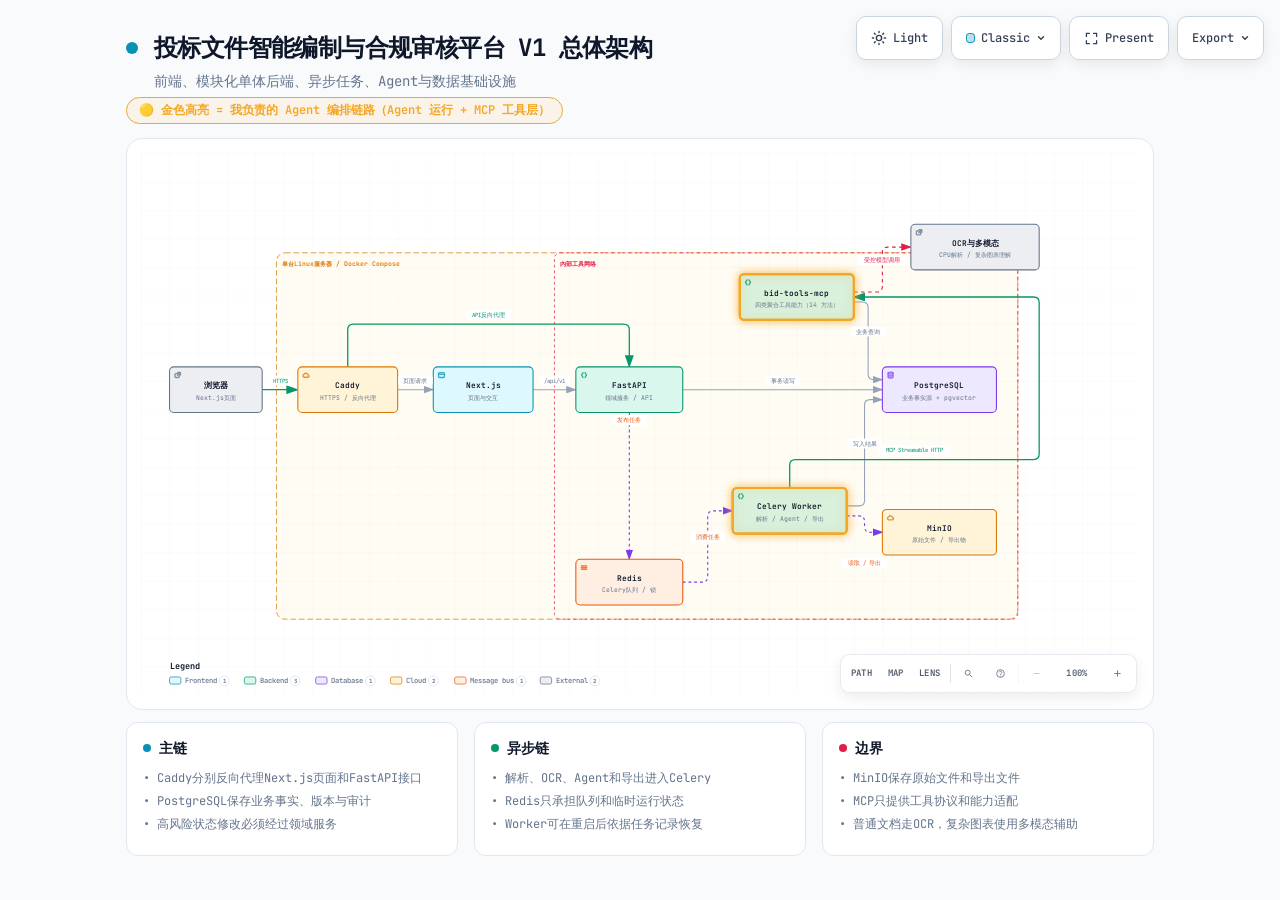
==== docs/diagrams/V1总体架构图.html @ 33532a6d "Initial project documentation and frontend prototype" ====
<!DOCTYPE html>
<html lang="en" data-theme="dark" data-preset="classic">
<head>
  <meta charset="UTF-8">
  <meta name="viewport" content="width=device-width, initial-scale=1.0">
  <meta name="generator" content="archify 2.14.0">
  <title>投标文件智能编制与合规审核平台 V1 总体架构 Diagram</title>
  <script>
    // Resolve the theme before first paint so light-preference users don't
    // see a dark flash. The toolbar script below re-applies with UI state.
    (function () {
      try {
        var theme = null;
        try {
          var param = new URLSearchParams(window.location.search).get('theme');
          if (param === 'light' || param === 'dark') theme = param;
          if (new URLSearchParams(window.location.search).get('embed') === '1') {
            document.documentElement.setAttribute('data-embed', 'true');
          }
          if (new URLSearchParams(window.location.search).get('present') === '1') {
            document.documentElement.setAttribute('data-present', 'true');
          }
        } catch (_) {}
        if (!theme) {
          try { theme = localStorage.getItem('archify-theme'); } catch (_) {}
        }
        if (theme !== 'light' && theme !== 'dark') {
          theme = window.matchMedia('(prefers-color-scheme: light)').matches ? 'light' : 'dark';
        }
        document.documentElement.setAttribute('data-theme', theme);
      } catch (_) {}
    })();
  </script>
  <!-- Async font load: a blackholed network must not block first paint.
       The body font stack falls back to system monospace until it lands. -->
  <link rel="preconnect" href="https://fonts.gstatic.com" crossorigin>
  <link href="https://fonts.googleapis.com/css2?family=JetBrains+Mono:wght@400;500;600;700&display=swap"
        rel="stylesheet" media="print" onload="this.media='all'">
  <noscript>
    <link href="https://fonts.googleapis.com/css2?family=JetBrains+Mono:wght@400;500;600;700&display=swap" rel="stylesheet">
  </noscript>
  <style>
    /* ==========================================================
       THEME VARIABLES — switch by toggling [data-theme] on <html>
       ========================================================== */
    :root,
    [data-theme="dark"] {
      --bg: #020617;
      --grid: #1e293b;
      --text: #ffffff;
      --text-muted: #94a3b8;
      --text-dim: #475569;
      /* UI chrome and menu hints need more contrast than SVG .t-dim accents */
      --text-faint: #7d8da1;

      --panel: rgba(15, 23, 42, 0.5);
      --panel-border: #1e293b;
      --lane-fill: rgba(15, 23, 42, 0.22);
      --lane-stroke: #334155;

      --arrow: #64748b;
      --arrow-emphasis: #34d399;

      /* Opaque mask color used behind semi-transparent component fills
         so the arrows drawn underneath are properly hidden. */
      --mask: #0f172a;

      --frontend-fill:    rgba(8, 51, 68, 0.4);
      --frontend-stroke:  #22d3ee;
      --backend-fill:     rgba(6, 78, 59, 0.4);
      --backend-stroke:   #34d399;
      --database-fill:    rgba(76, 29, 149, 0.4);
      --database-stroke:  #a78bfa;
      --cloud-fill:       rgba(120, 53, 15, 0.3);
      --cloud-stroke:     #fbbf24;
      --security-fill:    rgba(136, 19, 55, 0.4);
      --security-stroke:  #fb7185;
      --messagebus-fill:  rgba(251, 146, 60, 0.3);
      --messagebus-stroke:#fb923c;
      --external-fill:    rgba(30, 41, 59, 0.5);
      --external-stroke:  #94a3b8;

      --toolbar-bg:       rgba(15, 23, 42, 0.8);
      --toolbar-border:   #334155;
      --toolbar-text:     #e2e8f0;
      --toolbar-hover:    rgba(15, 23, 42, 0.95);
      --toolbar-menu-bg:  #0f172a;
    }

    [data-theme="light"] {
      --bg: #f8fafc;
      --grid: #e2e8f0;
      --text: #0f172a;
      --text-muted: #64748b;
      --text-dim: #94a3b8;
      --text-faint: #64748b;

      --panel: #ffffff;
      --panel-border: #e2e8f0;
      --lane-fill: rgba(248, 250, 252, 0.65);
      --lane-stroke: #cbd5e1;

      --arrow: #94a3b8;
      --arrow-emphasis: #059669;

      --mask: #ffffff;

      --frontend-fill:    rgba(34, 211, 238, 0.15);
      --frontend-stroke:  #0891b2;
      --backend-fill:     rgba(52, 211, 153, 0.18);
      --backend-stroke:   #059669;
      --database-fill:    rgba(167, 139, 250, 0.2);
      --database-stroke:  #7c3aed;
      --cloud-fill:       rgba(251, 191, 36, 0.18);
      --cloud-stroke:     #d97706;
      --security-fill:    rgba(251, 113, 133, 0.15);
      --security-stroke:  #e11d48;
      --messagebus-fill:  rgba(251, 146, 60, 0.15);
      --messagebus-stroke:#ea580c;
      --external-fill:    rgba(148, 163, 184, 0.18);
      --external-stroke:  #64748b;

      --toolbar-bg:       rgba(255, 255, 255, 0.92);
      --toolbar-border:   #cbd5e1;
      --toolbar-text:     #334155;
      --toolbar-hover:    #ffffff;
      --toolbar-menu-bg:  #ffffff;
    }

    /* ==========================================================
       SIGNAL FLOW — an opt-in, motion-forward visual preset.
       The variables also target a standalone exported SVG, whose
       root carries data-preset and data-theme directly.
       ========================================================== */
    [data-preset="signal-flow"][data-theme="dark"] {
      --bg: #030711;
      --grid: #15233a;
      --panel: rgba(6, 14, 28, 0.78);
      --panel-border: #1d3350;
      --lane-fill: rgba(9, 22, 40, 0.5);
      --lane-stroke: #2c4564;
      --text: #f5fbff;
      --text-muted: #9eb0c7;
      --text-dim: #52667f;
      --text-faint: #7890ad;
      --mask: #07101e;
      --frontend-fill: rgba(6, 182, 212, 0.14);
      --frontend-stroke: #67e8f9;
      --backend-fill: rgba(16, 185, 129, 0.14);
      --backend-stroke: #5eead4;
      --database-fill: rgba(139, 92, 246, 0.16);
      --database-stroke: #c4b5fd;
      --cloud-fill: rgba(245, 158, 11, 0.13);
      --cloud-stroke: #fcd34d;
      --security-fill: rgba(244, 63, 94, 0.13);
      --security-stroke: #fda4af;
      --messagebus-fill: rgba(249, 115, 22, 0.13);
      --messagebus-stroke: #fdba74;
      --external-fill: rgba(71, 85, 105, 0.24);
      --external-stroke: #a5b4c7;
      --arrow: #7890ad;
      --arrow-emphasis: #2dd4bf;
      --toolbar-bg: rgba(7, 16, 30, 0.86);
      --toolbar-border: #29415f;
      --toolbar-menu-bg: #07101e;
    }

    [data-preset="signal-flow"][data-theme="light"] {
      --bg: #f4f9fc;
      --grid: #d4e5ee;
      --panel: rgba(255, 255, 255, 0.82);
      --panel-border: #bfd5e2;
      --lane-fill: rgba(232, 243, 248, 0.62);
      --lane-stroke: #a9c5d5;
      --text: #102638;
      --text-muted: #587287;
      --text-dim: #8aa2b4;
      --text-faint: #668397;
      --mask: #ffffff;
      --frontend-fill: rgba(6, 182, 212, 0.09);
      --frontend-stroke: #0789a1;
      --backend-fill: rgba(5, 150, 105, 0.09);
      --backend-stroke: #087f69;
      --database-fill: rgba(124, 58, 237, 0.09);
      --database-stroke: #7254c7;
      --cloud-fill: rgba(217, 119, 6, 0.08);
      --cloud-stroke: #b9670b;
      --security-fill: rgba(225, 29, 72, 0.08);
      --security-stroke: #c53a59;
      --messagebus-fill: rgba(234, 88, 12, 0.08);
      --messagebus-stroke: #c65f27;
      --external-fill: rgba(100, 116, 139, 0.1);
      --external-stroke: #607a8c;
      --arrow: #7b97aa;
      --arrow-emphasis: #0d9488;
    }

    /* ==========================================================
       BLUEPRINT — a review-first drafting preset for deployment,
       infrastructure, and technical design documentation. It keeps
       the same semantic palette and geometry while trading glow for
       precise grid contrast, squared materials, and drafting marks.
       ========================================================== */
    [data-preset="blueprint"][data-theme="dark"] {
      --bg: #06131f;
      --grid: #17425a;
      --panel: rgba(7, 27, 43, 0.9);
      --panel-border: #27627f;
      --lane-fill: rgba(10, 43, 66, 0.36);
      --lane-stroke: #34799a;
      --text: #e3f6ff;
      --text-muted: #91b8ca;
      --text-dim: #557e92;
      --text-faint: #739caf;
      --mask: #0a2031;
      --frontend-fill: rgba(26, 157, 193, 0.14);
      --frontend-stroke: #66d9ef;
      --backend-fill: rgba(31, 155, 124, 0.13);
      --backend-stroke: #69dfbd;
      --database-fill: rgba(120, 105, 196, 0.14);
      --database-stroke: #b4a8ff;
      --cloud-fill: rgba(197, 145, 43, 0.13);
      --cloud-stroke: #ffd166;
      --security-fill: rgba(199, 76, 104, 0.13);
      --security-stroke: #ff8da1;
      --messagebus-fill: rgba(207, 112, 49, 0.13);
      --messagebus-stroke: #ffad66;
      --external-fill: rgba(84, 119, 139, 0.18);
      --external-stroke: #a7cad9;
      --arrow: #78a3b7;
      --arrow-emphasis: #64dfc1;
      --toolbar-bg: rgba(7, 28, 45, 0.92);
      --toolbar-border: #34799a;
      --toolbar-text: #d8f3ff;
      --toolbar-hover: rgba(18, 58, 83, 0.95);
      --toolbar-menu-bg: #0a2031;
    }

    [data-preset="blueprint"][data-theme="light"] {
      --bg: #edf7fa;
      --grid: #b5d5e1;
      --panel: rgba(249, 253, 255, 0.94);
      --panel-border: #78aabd;
      --lane-fill: rgba(210, 232, 240, 0.42);
      --lane-stroke: #83b2c4;
      --text: #123344;
      --text-muted: #4e7486;
      --text-dim: #86a6b4;
      --text-faint: #668c9d;
      --mask: #f9fdff;
      --frontend-fill: rgba(8, 145, 178, 0.08);
      --frontend-stroke: #087f9c;
      --backend-fill: rgba(5, 128, 101, 0.08);
      --backend-stroke: #08755f;
      --database-fill: rgba(100, 75, 180, 0.08);
      --database-stroke: #6757a8;
      --cloud-fill: rgba(181, 120, 15, 0.08);
      --cloud-stroke: #a86609;
      --security-fill: rgba(190, 48, 80, 0.07);
      --security-stroke: #b32f50;
      --messagebus-fill: rgba(196, 81, 22, 0.07);
      --messagebus-stroke: #b65120;
      --external-fill: rgba(79, 112, 128, 0.08);
      --external-stroke: #506f7e;
      --arrow: #6d93a5;
      --arrow-emphasis: #087f69;
      --toolbar-bg: rgba(247, 252, 254, 0.94);
      --toolbar-border: #8ab5c5;
      --toolbar-text: #294f61;
      --toolbar-hover: #ffffff;
      --toolbar-menu-bg: #f9fdff;
    }

    /* ==========================================================
       EDITORIAL — a warm, publication-minded preset for design
       reviews, launch notes, and documentation. The diagram keeps
       the same semantic palette and exact geometry, but trades
       software chrome for paper, ink, ruled structure, and one
       restrained vermilion accent.
       ========================================================== */
    [data-preset="editorial"][data-theme="dark"] {
      --bg: #181611;
      --grid: #39342a;
      --panel: rgba(35, 31, 24, 0.96);
      --panel-border: #625a4a;
      --lane-fill: rgba(52, 46, 35, 0.46);
      --lane-stroke: #726957;
      --text: #f4eddf;
      --text-muted: #b9ae9b;
      --text-dim: #776e60;
      --text-faint: #9d917e;
      --mask: #231f18;
      --frontend-fill: rgba(43, 133, 142, 0.16);
      --frontend-stroke: #7fc6c7;
      --backend-fill: rgba(63, 132, 92, 0.16);
      --backend-stroke: #8fc29e;
      --database-fill: rgba(117, 91, 141, 0.17);
      --database-stroke: #c0a4d0;
      --cloud-fill: rgba(170, 119, 49, 0.16);
      --cloud-stroke: #d8ad68;
      --security-fill: rgba(157, 69, 65, 0.17);
      --security-stroke: #df9085;
      --messagebus-fill: rgba(174, 79, 42, 0.16);
      --messagebus-stroke: #df946f;
      --external-fill: rgba(126, 115, 96, 0.18);
      --external-stroke: #b8ad99;
      --arrow: #948978;
      --arrow-emphasis: #dd6b3d;
      --toolbar-bg: rgba(35, 31, 24, 0.92);
      --toolbar-border: #625a4a;
      --toolbar-text: #eee5d5;
      --toolbar-hover: #302a20;
      --toolbar-menu-bg: #231f18;
    }

    [data-preset="editorial"][data-theme="light"] {
      --bg: #f2eee5;
      --grid: #d8d0c2;
      --panel: rgba(251, 248, 241, 0.97);
      --panel-border: #c4b9a6;
      --lane-fill: rgba(229, 221, 207, 0.42);
      --lane-stroke: #b8aa94;
      --text: #242018;
      --text-muted: #6f6658;
      --text-dim: #a09788;
      --text-faint: #817767;
      --mask: #fbf8f1;
      --frontend-fill: rgba(31, 117, 126, 0.09);
      --frontend-stroke: #287e84;
      --backend-fill: rgba(42, 119, 75, 0.09);
      --backend-stroke: #397b53;
      --database-fill: rgba(105, 75, 130, 0.09);
      --database-stroke: #765d86;
      --cloud-fill: rgba(157, 103, 31, 0.1);
      --cloud-stroke: #9a671f;
      --security-fill: rgba(153, 58, 52, 0.09);
      --security-stroke: #9e463f;
      --messagebus-fill: rgba(182, 70, 27, 0.09);
      --messagebus-stroke: #ad4b25;
      --external-fill: rgba(101, 91, 75, 0.09);
      --external-stroke: #746b5e;
      --arrow: #8a806f;
      --arrow-emphasis: #bb4c23;
      --toolbar-bg: rgba(251, 248, 241, 0.94);
      --toolbar-border: #c4b9a6;
      --toolbar-text: #40392f;
      --toolbar-hover: #fffdf8;
      --toolbar-menu-bg: #fbf8f1;
    }

    * { margin: 0; padding: 0; box-sizing: border-box; }

    body {
      font-family: 'JetBrains Mono', ui-monospace, SFMono-Regular, Menlo, Consolas, 'DejaVu Sans Mono', 'Liberation Mono', 'Noto Sans Mono CJK SC', 'PingFang SC', 'Hiragino Sans GB', 'Microsoft YaHei', monospace;
      background: var(--bg);
      min-height: 100vh;
      padding: 2rem;
      color: var(--text);
      transition: background 0.2s ease, color 0.2s ease;
    }

    html[data-preset="signal-flow"] body {
      background-image:
        radial-gradient(circle at 18% -8%, rgba(34, 211, 238, 0.14), transparent 34rem),
        radial-gradient(circle at 92% 18%, rgba(139, 92, 246, 0.12), transparent 30rem);
      background-attachment: fixed;
    }
    html[data-preset="signal-flow"][data-theme="light"] body {
      background-image:
        radial-gradient(circle at 18% -8%, rgba(6, 182, 212, 0.12), transparent 34rem),
        radial-gradient(circle at 92% 18%, rgba(139, 92, 246, 0.08), transparent 30rem);
    }
    html[data-preset="blueprint"] body {
      background-image:
        linear-gradient(var(--grid) 1px, transparent 1px),
        linear-gradient(90deg, var(--grid) 1px, transparent 1px);
      background-size: 32px 32px;
      background-position: -1px -1px;
      background-attachment: fixed;
    }
    html[data-preset="editorial"] body {
      background-image:
        linear-gradient(90deg, transparent 0, transparent 5.4rem, color-mix(in srgb, var(--security-stroke) 18%, transparent) 5.4rem, color-mix(in srgb, var(--security-stroke) 18%, transparent) calc(5.4rem + 1px), transparent calc(5.4rem + 1px)),
        repeating-linear-gradient(0deg, transparent 0, transparent 31px, color-mix(in srgb, var(--grid) 36%, transparent) 31px, color-mix(in srgb, var(--grid) 36%, transparent) 32px);
      background-attachment: fixed;
    }

    /* Gallery/embed mode keeps the generated artifact as the source of truth
       while presenting only its diagram surface inside a proof card. */
    html[data-embed="true"] body {
      min-height: 0;
      padding: 0;
      overflow: hidden;
      background: var(--bg);
      background-image: none;
    }
    html[data-embed="true"] .toolbar,
    html[data-embed="true"] .header,
    html[data-embed="true"] .cards,
    html[data-embed="true"] .diagram-nav,
    html[data-embed="true"] .overview-map,
    html[data-embed="true"] .focus-chip,
    html[data-embed="true"] .route-probe,
    html[data-embed="true"] .semantic-lens,
    html[data-embed="true"] .diagram-guide,
    html[data-embed="true"] .node-finder,
    html[data-embed="true"] .guided-views { display: none !important; }
    html[data-embed="true"] .container { max-width: none; }
    html[data-embed="true"] .diagram-container {
      padding: 0.5rem;
      border: 0;
      border-radius: 0;
      box-shadow: none;
    }
    html[data-embed="true"] .diagram-container svg { min-width: 0; }

    /* Share Chapter Cue lives in the HTML viewer layer, not inside the SVG.
       It gives one-shot embeds a title, authored note, truthful stop order,
       and lifecycle state while canonical diagram geometry stays untouched. */
    .share-chapter-cue { display: none; }
    html[data-embed="true"][data-share-playback="true"] .share-chapter-cue:not([hidden]),
    html[data-embed="true"][data-share-moment="true"] .share-chapter-cue:not([hidden]) {
      position: absolute;
      z-index: 18;
      top: 0.85rem;
      left: 50%;
      display: grid;
      grid-template-columns: auto minmax(9rem, 13.5rem) minmax(0, 1fr);
      align-items: center;
      gap: 0.45rem 0.85rem;
      width: min(52rem, calc(100% - 1.5rem));
      min-height: 3.35rem;
      padding: 0.55rem 0.75rem 0.65rem;
      overflow: hidden;
      border: 1px solid color-mix(in srgb, var(--frontend-stroke) 42%, var(--toolbar-border));
      border-radius: 0.75rem;
      background:
        linear-gradient(115deg, color-mix(in srgb, var(--frontend-fill) 52%, transparent), transparent 45%),
        color-mix(in srgb, var(--toolbar-menu-bg) 92%, transparent);
      color: var(--toolbar-text);
      box-shadow: 0 14px 42px rgba(0, 0, 0, 0.3), inset 0 1px 0 rgba(255, 255, 255, 0.045);
      backdrop-filter: blur(16px);
      pointer-events: none;
      animation: archify-share-cue-enter 280ms cubic-bezier(0.22, 1, 0.36, 1) both;
    }
    html[data-preset="blueprint"] .share-chapter-cue {
      border-radius: 0.2rem;
      background:
        linear-gradient(90deg, color-mix(in srgb, var(--frontend-fill) 46%, transparent), transparent 36%),
        var(--toolbar-menu-bg);
      box-shadow: 0 10px 28px rgba(0, 0, 0, 0.2);
      backdrop-filter: none;
    }
    html[data-preset="editorial"] .share-chapter-cue {
      border-color: var(--panel-border);
      background:
        linear-gradient(90deg, color-mix(in srgb, var(--security-fill) 58%, transparent), transparent 42%),
        var(--toolbar-menu-bg);
      box-shadow: 0 10px 30px color-mix(in srgb, #000 18%, transparent);
      backdrop-filter: none;
    }
    html[data-preset="editorial"] .share-chapter-state { color: var(--arrow-emphasis); }
    html[data-preset="editorial"] .share-chapter-state::before {
      border-radius: 0;
      box-shadow: none;
      transform: rotate(45deg) scale(0.8);
    }
    .share-chapter-index {
      display: grid;
      gap: 0.12rem;
      min-width: 5rem;
      padding-right: 0.75rem;
      border-right: 1px solid var(--toolbar-border);
    }
    .share-chapter-state {
      display: inline-flex;
      align-items: center;
      gap: 0.36rem;
      color: var(--frontend-stroke);
      font-size: 0.5rem;
      font-weight: 800;
      letter-spacing: 0.14em;
      text-transform: uppercase;
    }
    .share-chapter-state::before {
      width: 0.38rem;
      height: 0.38rem;
      border-radius: 50%;
      background: currentColor;
      box-shadow: 0 0 10px currentColor;
      content: '';
    }
    .share-chapter-cue[data-state="playing"] .share-chapter-state::before {
      animation: archify-share-cue-pulse 1.15s ease-in-out infinite;
    }
    .share-chapter-count {
      color: var(--text-faint);
      font-size: 0.5rem;
      font-weight: 700;
      letter-spacing: 0.08em;
      text-transform: uppercase;
    }
    .share-chapter-copy { min-width: 0; }
    .share-chapter-copy strong,
    .share-chapter-copy small,
    .share-chapter-route {
      display: block;
      overflow: hidden;
      text-overflow: ellipsis;
      white-space: nowrap;
    }
    .share-chapter-copy strong {
      color: var(--toolbar-text);
      font-size: 0.6875rem;
      line-height: 1.35;
    }
    .share-chapter-copy small {
      margin-top: 0.08rem;
      color: var(--text-muted);
      font-size: 0.5rem;
      line-height: 1.35;
    }
    .share-chapter-route {
      color: color-mix(in srgb, var(--frontend-stroke) 76%, var(--text-muted));
      font-size: 0.5625rem;
      font-weight: 650;
      letter-spacing: 0.015em;
      text-align: right;
    }
    .share-chapter-progress {
      position: absolute;
      right: 0;
      bottom: 0;
      left: 0;
      height: 2px;
      overflow: hidden;
      background: color-mix(in srgb, var(--toolbar-border) 72%, transparent);
    }
    .share-chapter-progress span {
      display: block;
      width: 100%;
      height: 100%;
      background: linear-gradient(90deg, var(--frontend-stroke), var(--database-stroke));
      box-shadow: 0 0 12px var(--frontend-stroke);
      transform: scaleX(0);
      transform-origin: left center;
    }

    /* Presentation Stage is a viewer-only layer: it gives the live diagram
       the viewport while keeping guided views, theme, focus, and exports real.
       Embed mode wins when both query parameters are present. */
    html[data-present="true"]:not([data-embed="true"]) body {
      height: 100dvh;
      min-height: 0;
      padding: 1rem;
      overflow: hidden;
    }
    html[data-present="true"]:not([data-embed="true"]) .container {
      display: flex;
      flex-direction: column;
      gap: 0.75rem;
      width: 100%;
      max-width: none;
      height: calc(100dvh - 2rem);
    }
    html[data-present="true"]:not([data-embed="true"]) .header {
      flex: none;
      min-width: 0;
      margin: 0;
      padding-right: 23rem;
    }
    html[data-present="true"]:not([data-embed="true"]) .header-row { margin-bottom: 0.25rem; }
    html[data-present="true"]:not([data-embed="true"]) .subtitle {
      overflow: hidden;
      text-overflow: ellipsis;
      white-space: nowrap;
    }
    html[data-present="true"]:not([data-embed="true"]) .guided-views {
      flex: none;
      margin-bottom: 0;
    }
    html[data-present="true"]:not([data-embed="true"]) .diagram-container {
      display: flex;
      flex: 1 1 auto;
      align-items: center;
      justify-content: center;
      min-height: 0;
      padding: 0.75rem;
    }
    html[data-present="true"]:not([data-embed="true"]) .diagram-container > svg {
      width: 100%;
      height: 100%;
      min-width: 0;
    }
    html[data-present="true"]:not([data-embed="true"]) .cards { display: none; }
    html[data-present="true"]:not([data-embed="true"]) #btn-present {
      border-color: var(--frontend-stroke);
      color: var(--frontend-stroke);
    }

    /* The reader owns only the outer scale. Wide diagrams keep one authored
       SVG/viewBox while the runtime chooses a desktop width from the actual
       vertical budget. This avoids device-specific files and breakpoint
       jumps between a laptop and a tall monitor. */
    .container {
      width: 100%;
      max-width: var(--archify-reader-width, 1440px);
      margin: 0 auto;
    }
    @media (min-width: 768px) and (max-height: 920px) {
      .header { margin-bottom: 1rem; }
      .diagram-container { padding: 1rem; }
      .cards { margin-top: 1rem; }
      .card { padding: 1rem; }
    }

    .header { margin-bottom: 1.5rem; padding-right: 29.5rem; }

    html[data-preset="signal-flow"] .header,
    html[data-preset="blueprint"] .header,
    html[data-preset="editorial"] .header { padding-right: 29.5rem; }

    .header-row {
      display: flex;
      align-items: center;
      gap: 1rem;
      margin-bottom: 0.5rem;
    }

    .pulse-dot {
      width: 12px;
      height: 12px;
      background: var(--frontend-stroke);
      border-radius: 50%;
      animation: none;
    }

    html[data-motion-capable="true"] .pulse-dot { animation: pulse 2s infinite; }

    @keyframes pulse {
      0%, 100% { opacity: 1; }
      50% { opacity: 0.5; }
    }

    h1 {
      font-size: 1.5rem;
      font-weight: 700;
      letter-spacing: -0.025em;
    }

    .subtitle {
      color: var(--text-muted);
      font-size: 0.875rem;
      margin-left: 1.75rem;
    }

    html[data-preset="signal-flow"] .header-row::after {
      content: "SIGNAL FLOW";
      margin-left: auto;
      color: var(--frontend-stroke);
      border: 1px solid var(--frontend-stroke);
      border-radius: 999px;
      padding: 0.28rem 0.6rem;
      font-size: 0.625rem;
      letter-spacing: 0.12em;
      opacity: 0.82;
      box-shadow: 0 0 20px rgba(34, 211, 238, 0.12);
      white-space: nowrap;
    }

    html[data-preset="blueprint"] .pulse-dot {
      width: 10px;
      height: 10px;
      border: 1px solid var(--frontend-stroke);
      border-radius: 1px;
      background: transparent;
      box-shadow: inset 0 0 0 2px var(--bg);
      transform: rotate(45deg);
      animation: none;
    }
    html[data-preset="blueprint"] .header-row::after {
      content: "BLUEPRINT / REV 01";
      margin-left: auto;
      padding: 0.28rem 0.55rem;
      border-top: 1px solid var(--frontend-stroke);
      border-bottom: 1px solid var(--frontend-stroke);
      color: var(--frontend-stroke);
      font-size: 0.5625rem;
      font-weight: 700;
      letter-spacing: 0.14em;
      white-space: nowrap;
    }

    html[data-preset="editorial"] h1,
    html[data-preset="editorial"] .card h3 {
      font-family: Georgia, 'Times New Roman', 'Songti SC', STSong, serif;
      letter-spacing: -0.02em;
    }
    html[data-preset="editorial"] h1 { font-size: 1.72rem; font-weight: 600; }
    html[data-preset="editorial"] .pulse-dot {
      width: 9px;
      height: 9px;
      border: 1px solid var(--arrow-emphasis);
      border-radius: 0;
      background: var(--arrow-emphasis);
      box-shadow: 0 0 0 3px color-mix(in srgb, var(--arrow-emphasis) 14%, transparent);
      transform: rotate(45deg);
      animation: none;
    }
    html[data-preset="editorial"] .header-row::after {
      content: "EDITORIAL / FIELD NOTE";
      margin-left: auto;
      padding: 0.32rem 0 0.24rem;
      border-bottom: 2px solid var(--arrow-emphasis);
      color: var(--arrow-emphasis);
      font-family: Georgia, 'Times New Roman', serif;
      font-size: 0.625rem;
      font-style: italic;
      font-weight: 600;
      letter-spacing: 0.08em;
      white-space: nowrap;
    }

    .diagram-container {
      background: var(--panel);
      border-radius: 1rem;
      border: 1px solid var(--panel-border);
      padding: 1.5rem;
      overflow: hidden;
      position: relative;
    }

    html[data-preset="signal-flow"] .diagram-container {
      position: relative;
      overflow: hidden;
      background: linear-gradient(180deg, rgba(8, 20, 38, 0.82), rgba(3, 8, 18, 0.94));
      box-shadow: inset 0 1px 0 rgba(255, 255, 255, 0.04), 0 28px 80px rgba(0, 0, 0, 0.34);
    }
    html[data-preset="signal-flow"][data-theme="light"] .diagram-container {
      background: linear-gradient(180deg, rgba(255, 255, 255, 0.9), rgba(237, 246, 250, 0.94));
      box-shadow: inset 0 1px 0 rgba(255, 255, 255, 0.72), 0 24px 60px rgba(45, 78, 99, 0.12);
    }
    html[data-preset="blueprint"] .diagram-container {
      border-color: var(--panel-border);
      border-radius: 0.35rem;
      background: var(--panel);
      box-shadow:
        inset 0 0 0 1px color-mix(in srgb, var(--panel-border) 34%, transparent),
        0 18px 48px rgba(0, 0, 0, 0.16);
    }
    html[data-preset="blueprint"] .diagram-container::after {
      content: "";
      position: absolute;
      z-index: 10;
      inset: 0.7rem;
      pointer-events: none;
      background:
        linear-gradient(var(--frontend-stroke), var(--frontend-stroke)) left top / 1.35rem 1px no-repeat,
        linear-gradient(var(--frontend-stroke), var(--frontend-stroke)) left top / 1px 1.35rem no-repeat,
        linear-gradient(var(--frontend-stroke), var(--frontend-stroke)) right top / 1.35rem 1px no-repeat,
        linear-gradient(var(--frontend-stroke), var(--frontend-stroke)) right top / 1px 1.35rem no-repeat,
        linear-gradient(var(--frontend-stroke), var(--frontend-stroke)) left bottom / 1.35rem 1px no-repeat,
        linear-gradient(var(--frontend-stroke), var(--frontend-stroke)) left bottom / 1px 1.35rem no-repeat,
        linear-gradient(var(--frontend-stroke), var(--frontend-stroke)) right bottom / 1.35rem 1px no-repeat,
        linear-gradient(var(--frontend-stroke), var(--frontend-stroke)) right bottom / 1px 1.35rem no-repeat;
      opacity: 0.58;
    }
    html[data-preset="editorial"] .diagram-container {
      overflow: hidden;
      border-color: var(--panel-border);
      border-radius: 0.38rem;
      background:
        linear-gradient(90deg, color-mix(in srgb, var(--security-fill) 58%, transparent), transparent 12%),
        var(--panel);
      box-shadow:
        0 1px 0 color-mix(in srgb, var(--text) 6%, transparent),
        0 18px 48px color-mix(in srgb, #000 19%, transparent);
    }
    html[data-preset="editorial"] .diagram-container::after {
      position: absolute;
      z-index: 10;
      top: 0.72rem;
      right: 1.25rem;
      padding: 0.2rem 0.52rem;
      border: 1px solid var(--panel-border);
      background: var(--panel);
      color: var(--arrow-emphasis);
      content: "ARCHIFY / PLATE 04";
      font-family: Georgia, 'Times New Roman', serif;
      font-size: 0.52rem;
      font-style: italic;
      font-weight: 600;
      letter-spacing: 0.09em;
      pointer-events: none;
    }
    html[data-embed="true"][data-preset="editorial"] .diagram-container::after { display: none; }
    html[data-motion-capable="true"][data-preset="signal-flow"][data-ambient-motion="running"] .diagram-container::before {
      content: "";
      position: absolute;
      inset: 0;
      pointer-events: none;
      background: linear-gradient(115deg, transparent 28%, rgba(103, 232, 249, 0.035) 48%, transparent 68%);
      transform: translateX(-70%);
      animation: archify-signal-scan 4.8s ease-in-out 1 both;
    }

    /* Motion Governor gives the reader a real static state and gives the
       strongest semantic action the only motion budget. Atmosphere resets to
       its authored base instead of freezing mid-cycle. Static artifacts never
       start a decorative pulse or scan. */
    html:not([data-motion-capable="true"]) svg[data-animation="trace"] [data-animate] {
      animation: none !important;
    }
    html[data-motion="still"] .pulse-dot,
    html[data-motion="still"] .diagram-container::before,
    html[data-motion="still"] svg[data-animation="trace"] [data-animate],
    html[data-motion-owner] .pulse-dot,
    html[data-motion-owner] .diagram-container::before,
    html[data-motion-owner] svg[data-animation="trace"] [data-animate],
    html[data-embed="true"] .pulse-dot,
    html[data-embed="true"] .diagram-container::before,
    html[data-share-playback="true"] .pulse-dot,
    html[data-share-playback="true"] .diagram-container::before,
    html[data-document-hidden="true"] .pulse-dot,
    html[data-document-hidden="true"] .diagram-container::before,
    html[data-document-hidden="true"] svg[data-animation="trace"] [data-animate] {
      animation: none !important;
    }
    html[data-motion="still"] .diagram-container::before,
    html[data-motion-owner] .diagram-container::before,
    html[data-embed="true"] .diagram-container::before,
    html[data-share-playback="true"] .diagram-container::before {
      opacity: 0;
    }
    html[data-motion="still"] .guided-view-progress span,
    html[data-motion="still"] .guided-story-caption,
    html[data-motion="still"] .story-trail-flow,
    html[data-motion="still"] .intent-trace-flow,
    html[data-motion="still"] .route-probe-flow,
    html[data-motion="still"] .route-journey-flow,
    html[data-motion="still"] .semantic-lens-flow,
    html[data-motion="still"] .diagram-guide,
    html[data-motion="still"] [data-story-step],
    html[data-motion="still"] .overview-map-live,
    html[data-motion="still"] .guided-view-stop,
    html[data-motion="still"] .share-chapter-cue,
    html[data-motion="still"] .share-chapter-state::before,
    html[data-motion="still"] .share-chapter-progress span,
    html[data-document-hidden="true"] .guided-view-progress span,
    html[data-document-hidden="true"] .story-trail-flow,
    html[data-document-hidden="true"] .intent-trace-flow,
    html[data-document-hidden="true"] .route-probe-flow,
    html[data-document-hidden="true"] .route-journey-flow,
    html[data-document-hidden="true"] .semantic-lens-flow,
    html[data-document-hidden="true"] .diagram-guide,
    html[data-document-hidden="true"] [data-story-step],
    html[data-document-hidden="true"] .overview-map-live,
    html[data-document-hidden="true"] .guided-view-stop,
    html[data-document-hidden="true"] .share-chapter-cue,
    html[data-document-hidden="true"] .share-chapter-state::before,
    html[data-document-hidden="true"] .share-chapter-progress span {
      animation: none !important;
    }
    html[data-motion="still"] .guided-view-progress span {
      transform: scaleX(1) !important;
    }
    html[data-motion="still"] svg[data-story-playing="true"] .story-trail-flow {
      stroke-dasharray: none;
      stroke-dashoffset: 0;
      opacity: 0.55;
    }
    html[data-motion="still"] .intent-trace-flow,
    html[data-motion="still"] .route-probe-flow {
      stroke-dasharray: none;
      stroke-dashoffset: 0;
      opacity: 0.72;
    }
    html[data-motion="still"] .route-journey-overlay,
    html[data-document-hidden="true"] .route-journey-overlay { display: none !important; }
    html[data-motion="still"] .relationship-pulse-overlay,
    html[data-motion="still"] .story-carrier-overlay,
    html[data-document-hidden="true"] .story-carrier-overlay { display: none !important; }
    html[data-motion="still"] .chapter-handoff-overlay { display: none !important; }
    html[data-motion="still"] .chapter-handoff-anchor { animation: none !important; }
    html[data-motion="still"] .guided-view-chapter,
    html[data-motion="still"] svg [data-node-id],
    html[data-motion="still"] svg [data-edge-from],
    html[data-motion="still"] svg [data-detail],
    html[data-motion="still"] svg [data-detail-anchor],
    html[data-motion="still"] svg [data-legend-hit],
    html[data-motion="still"] svg {
      transition: none !important;
    }

    svg {
      width: 100%;
      min-width: min(900px, 100%);
      display: block;
      transform-origin: 0 0;
      transition: transform 0.18s ease;
    }

    .diagram-container.is-camera-moving svg {
      transition: transform 0.42s cubic-bezier(0.22, 1, 0.36, 1);
    }
    .diagram-container.is-camera-transaction svg { transition: none; }
    .diagram-container.is-pannable { cursor: grab; }
    .diagram-container.is-panning { cursor: grabbing; user-select: none; }
    .diagram-container.is-panning svg { transition: none; }

    .diagram-nav {
      position: absolute;
      right: 1rem;
      bottom: 1rem;
      z-index: 12;
      display: inline-flex;
      align-items: center;
      max-width: calc(100% - 2rem);
      padding: 0.15rem;
      gap: 0;
      overflow-x: auto;
      border: 1px solid color-mix(in srgb, var(--toolbar-border) 48%, transparent);
      border-radius: 0.58rem;
      background: color-mix(in srgb, var(--toolbar-bg) 82%, transparent);
      box-shadow: 0 5px 14px rgba(0, 0, 0, 0.07);
      backdrop-filter: blur(10px);
      scrollbar-width: none;
    }
    .diagram-nav::-webkit-scrollbar { display: none; }
    .diagram-nav button,
    .focus-chip button,
    .guided-views button {
      border: 0;
      background: transparent;
      color: var(--toolbar-text);
      font: inherit;
      cursor: pointer;
    }
    .diagram-nav button {
      min-width: 2rem;
      height: 2rem;
      padding: 0 0.35rem;
      border-radius: 0.35rem;
      color: color-mix(in srgb, var(--toolbar-text) 68%, transparent);
      font-size: 0.56rem;
      font-weight: 600;
      letter-spacing: 0.02em;
      transition: background 0.15s, color 0.15s;
    }
    .diagram-nav button:hover,
    .diagram-nav button:focus-visible,
    .focus-chip button:hover,
    .focus-chip button:focus-visible,
    .guided-views button:hover,
    .guided-views button:focus-visible { background: var(--toolbar-hover); }
    .diagram-nav button:focus-visible,
    .focus-chip button:focus-visible,
    .guided-views button:focus-visible {
      outline: 2px solid var(--frontend-stroke);
      outline-offset: 1px;
    }
    .diagram-nav button:disabled { opacity: 0.38; cursor: default; }
    .diagram-nav button:disabled:hover { background: transparent; }
    .diagram-nav #btn-route-probe,
    .diagram-nav #btn-overview-map,
    .diagram-nav #btn-semantic-lens {
      min-width: auto;
      padding-inline: 0.5rem;
      color: color-mix(in srgb, var(--toolbar-text) 86%, transparent);
      font-weight: 650;
    }
    .diagram-nav #btn-node-finder,
    .diagram-nav [data-view="out"] {
      position: relative;
      margin-left: 0.25rem;
    }
    .diagram-nav #btn-node-finder::before,
    .diagram-nav [data-view="out"]::before {
      position: absolute;
      top: 0.4rem;
      bottom: 0.4rem;
      left: -0.13rem;
      width: 1px;
      background: color-mix(in srgb, var(--toolbar-border) 62%, transparent);
      content: "";
      pointer-events: none;
    }
    .diagram-nav-icon {
      display: block;
      width: 0.72rem;
      height: 0.72rem;
      margin: auto;
      background: currentColor;
      -webkit-mask-position: center;
      -webkit-mask-repeat: no-repeat;
      -webkit-mask-size: contain;
      mask-position: center;
      mask-repeat: no-repeat;
      mask-size: contain;
    }
    .diagram-nav-icon.find {
      -webkit-mask-image: url("data:image/svg+xml,%3Csvg xmlns='http://www.w3.org/2000/svg' viewBox='0 0 20 20'%3E%3Ccircle cx='8.5' cy='8.5' r='4.5' fill='none' stroke='black' stroke-width='1.8'/%3E%3Cpath d='m12 12 4 4' fill='none' stroke='black' stroke-width='1.8' stroke-linecap='round'/%3E%3C/svg%3E");
      mask-image: url("data:image/svg+xml,%3Csvg xmlns='http://www.w3.org/2000/svg' viewBox='0 0 20 20'%3E%3Ccircle cx='8.5' cy='8.5' r='4.5' fill='none' stroke='black' stroke-width='1.8'/%3E%3Cpath d='m12 12 4 4' fill='none' stroke='black' stroke-width='1.8' stroke-linecap='round'/%3E%3C/svg%3E");
    }
    .diagram-nav-icon.guide {
      -webkit-mask-image: url("data:image/svg+xml,%3Csvg xmlns='http://www.w3.org/2000/svg' viewBox='0 0 20 20'%3E%3Ccircle cx='10' cy='10' r='7' fill='none' stroke='black' stroke-width='1.7'/%3E%3Cpath d='M7.8 7.3a2.4 2.4 0 014.6.9c0 1.8-2.4 2-2.4 3.7M10 14.9h.01' fill='none' stroke='black' stroke-width='1.7' stroke-linecap='round'/%3E%3C/svg%3E");
      mask-image: url("data:image/svg+xml,%3Csvg xmlns='http://www.w3.org/2000/svg' viewBox='0 0 20 20'%3E%3Ccircle cx='10' cy='10' r='7' fill='none' stroke='black' stroke-width='1.7'/%3E%3Cpath d='M7.8 7.3a2.4 2.4 0 014.6.9c0 1.8-2.4 2-2.4 3.7M10 14.9h.01' fill='none' stroke='black' stroke-width='1.7' stroke-linecap='round'/%3E%3C/svg%3E");
    }
    .diagram-nav-icon.minus {
      -webkit-mask-image: url("data:image/svg+xml,%3Csvg xmlns='http://www.w3.org/2000/svg' viewBox='0 0 20 20'%3E%3Cpath d='M5 10h10' fill='none' stroke='black' stroke-width='1.8' stroke-linecap='round'/%3E%3C/svg%3E");
      mask-image: url("data:image/svg+xml,%3Csvg xmlns='http://www.w3.org/2000/svg' viewBox='0 0 20 20'%3E%3Cpath d='M5 10h10' fill='none' stroke='black' stroke-width='1.8' stroke-linecap='round'/%3E%3C/svg%3E");
    }
    .diagram-nav-icon.plus {
      -webkit-mask-image: url("data:image/svg+xml,%3Csvg xmlns='http://www.w3.org/2000/svg' viewBox='0 0 20 20'%3E%3Cpath d='M10 5v10M5 10h10' fill='none' stroke='black' stroke-width='1.8' stroke-linecap='round'/%3E%3C/svg%3E");
      mask-image: url("data:image/svg+xml,%3Csvg xmlns='http://www.w3.org/2000/svg' viewBox='0 0 20 20'%3E%3Cpath d='M10 5v10M5 10h10' fill='none' stroke='black' stroke-width='1.8' stroke-linecap='round'/%3E%3C/svg%3E");
    }
    .diagram-nav [data-view="reset"] {
      display: inline-flex;
      align-items: center;
      justify-content: center;
      gap: 0.2rem;
      min-width: 3.1rem;
      padding-inline: 0.35rem;
    }
    .diagram-nav [data-view="reset"][data-detail-visible] {
      min-width: 3.8rem;
    }
    .diagram-nav-detail {
      color: color-mix(in srgb, var(--toolbar-text) 52%, transparent);
      font-size: 0.44rem;
      font-weight: 700;
      line-height: 1;
      letter-spacing: 0.07em;
    }
    .diagram-nav-percent {
      color: color-mix(in srgb, var(--toolbar-text) 84%, transparent);
      font-size: 0.55rem;
      font-weight: 650;
      line-height: 1;
    }
    .diagram-container[data-camera-indicator="true"] .diagram-nav-detail,
    .diagram-container[data-camera-indicator="true"] .diagram-nav-percent { color: var(--frontend-stroke); }
    .diagram-nav #btn-diagram-guide[aria-expanded="true"] {
      color: var(--cloud-stroke);
      background: var(--toolbar-hover);
    }

    /* Semantic Radar is a deliberately simplified, viewer-only overview. It
       uses authored node bounds and the live camera viewport rather than
       cloning the canonical SVG, so IDs, filters, animation, and export state
       stay singular and deterministic. */
    .overview-map {
      position: absolute;
      right: 1rem;
      bottom: 4.15rem;
      z-index: 12;
      width: 11.25rem;
      overflow: hidden;
      border: 1px solid color-mix(in srgb, var(--frontend-stroke) 52%, var(--toolbar-border));
      border-radius: 0.78rem;
      background: var(--toolbar-menu-bg);
      color: var(--toolbar-text);
      box-shadow: 0 16px 42px rgba(0, 0, 0, 0.3);
      backdrop-filter: blur(16px);
      font-size: 0.625rem;
    }
    .overview-map[hidden] { display: none; }
    .overview-map[data-docked="true"] {
      position: fixed;
      right: var(--archify-radar-right, 1rem);
      top: var(--archify-radar-top, 1rem);
      bottom: auto;
    }
    .overview-map[data-docked="true"][data-dock-side="left"] {
      right: auto;
      left: var(--archify-radar-left, 1rem);
    }
    html[data-preset="blueprint"] .overview-map { border-radius: 0.28rem; }
    .overview-map-head {
      display: grid;
      grid-template-columns: auto minmax(0, 1fr) auto;
      align-items: center;
      gap: 0.45rem;
      min-height: 2.25rem;
      padding: 0.42rem 0.48rem 0.38rem 0.55rem;
      border-bottom: 1px solid var(--toolbar-border);
      background: linear-gradient(110deg, color-mix(in srgb, var(--frontend-fill) 45%, transparent), transparent 68%);
    }
    .overview-map-live {
      width: 0.42rem;
      height: 0.42rem;
      border-radius: 50%;
      background: var(--backend-stroke);
      box-shadow: 0 0 0 0 color-mix(in srgb, var(--backend-stroke) 52%, transparent);
      animation: archify-radar-live 2.4s ease-out infinite;
    }
    .overview-map-copy { min-width: 0; line-height: 1.1; }
    .overview-map-copy strong {
      display: block;
      overflow: hidden;
      color: var(--frontend-stroke);
      font-size: 0.59rem;
      letter-spacing: 0.12em;
      text-transform: uppercase;
      white-space: nowrap;
      text-overflow: ellipsis;
    }
    .overview-map-copy small {
      display: block;
      margin-top: 0.18rem;
      overflow: hidden;
      color: var(--text-faint);
      font-size: 0.52rem;
      letter-spacing: 0.04em;
      white-space: nowrap;
      text-overflow: ellipsis;
    }
    .overview-map-close {
      width: 1.55rem;
      height: 1.55rem;
      padding: 0;
      border: 0;
      border-radius: 0.34rem;
      background: transparent;
      color: var(--toolbar-text);
      font: inherit;
      font-size: 0.9rem;
      cursor: pointer;
    }
    .overview-map-close:hover,
    .overview-map-close:focus-visible { background: var(--toolbar-hover); }
    .overview-map-close:focus-visible,
    .overview-map-surface:focus-visible,
    .overview-map-node:focus-visible {
      outline: 2px solid var(--frontend-stroke);
      outline-offset: 1px;
    }
    .overview-map-surface {
      position: relative;
      height: 7rem;
      margin: 0.42rem;
      overflow: hidden;
      border: 1px solid color-mix(in srgb, var(--panel-border) 72%, transparent);
      border-radius: 0.42rem;
      background:
        linear-gradient(color-mix(in srgb, var(--panel-border) 26%, transparent) 1px, transparent 1px),
        linear-gradient(90deg, color-mix(in srgb, var(--panel-border) 26%, transparent) 1px, transparent 1px),
        color-mix(in srgb, var(--bg) 86%, transparent);
      background-size: 12px 12px;
      cursor: crosshair;
      touch-action: none;
    }
    html[data-preset="blueprint"] .overview-map-surface { border-radius: 0.1rem; }
    .overview-map-surface > svg {
      width: 100%;
      height: 100%;
      min-width: 0;
      transform: none !important;
      transition: none !important;
      display: block;
      overflow: visible;
    }
    .overview-map-node {
      fill: var(--backend-stroke);
      fill-opacity: 0.52;
      stroke: var(--backend-stroke);
      stroke-opacity: 0.86;
      vector-effect: non-scaling-stroke;
      cursor: pointer;
      transition: fill-opacity 140ms ease, stroke-width 140ms ease, filter 140ms ease;
    }
    .overview-map-node[data-kind="frontend"],
    .overview-map-node[data-kind="start"] { fill: var(--frontend-stroke); stroke: var(--frontend-stroke); }
    .overview-map-node[data-kind="database"],
    .overview-map-node[data-kind="success"] { fill: var(--database-stroke); stroke: var(--database-stroke); }
    .overview-map-node[data-kind="cloud"],
    .overview-map-node[data-kind="waiting"] { fill: var(--cloud-stroke); stroke: var(--cloud-stroke); }
    .overview-map-node[data-kind="messagebus"] { fill: var(--messagebus-stroke); stroke: var(--messagebus-stroke); }
    .overview-map-node[data-kind="security"],
    .overview-map-node[data-kind="decision"],
    .overview-map-node[data-kind="failure"] { fill: var(--security-stroke); stroke: var(--security-stroke); }
    .overview-map-node[data-kind="external"],
    .overview-map-node[data-kind="neutral"] { fill: var(--external-stroke); stroke: var(--external-stroke); }
    .overview-map-node[data-radar-active="true"],
    .overview-map-node:hover,
    .overview-map-node:focus-visible {
      fill-opacity: 0.92;
      stroke-width: 2.2;
      filter: drop-shadow(0 0 3px currentColor);
    }
    .overview-map-viewport {
      fill: color-mix(in srgb, var(--frontend-fill) 56%, transparent);
      stroke: var(--frontend-stroke);
      stroke-width: 2;
      vector-effect: non-scaling-stroke;
      pointer-events: none;
      filter: drop-shadow(0 0 3px color-mix(in srgb, var(--frontend-stroke) 54%, transparent));
    }
    .overview-map-hint {
      display: flex;
      justify-content: space-between;
      gap: 0.5rem;
      padding: 0 0.52rem 0.46rem;
      color: var(--text-faint);
      font-size: 0.49rem;
      letter-spacing: 0.06em;
      text-transform: uppercase;
    }
    .diagram-nav #btn-overview-map[aria-expanded="true"] {
      color: var(--frontend-stroke);
      background: var(--toolbar-hover);
    }
    .diagram-nav #btn-route-probe[aria-pressed="true"] {
      color: var(--backend-stroke);
      background: var(--toolbar-hover);
    }
    .diagram-nav #btn-semantic-lens[aria-expanded="true"],
    .diagram-nav #btn-semantic-lens[aria-pressed="true"] {
      color: var(--database-stroke);
      background: var(--toolbar-hover);
    }

    /* Semantic Lens turns the compiled node-kind palette into an analytical
       legend. One kind reveals its real traffic; two kinds compare only their
       direct authored relationships. Geometry and the canonical SVG stay put. */
    .semantic-lens {
      position: absolute;
      right: 1rem;
      bottom: 4.15rem;
      z-index: 24;
      width: min(20rem, calc(100% - 2rem));
      overflow: hidden;
      border: 1px solid color-mix(in srgb, var(--database-stroke) 58%, var(--toolbar-border));
      border-radius: 0.82rem;
      background:
        linear-gradient(135deg, color-mix(in srgb, var(--database-fill) 34%, transparent), transparent 48%),
        var(--toolbar-menu-bg);
      color: var(--toolbar-text);
      box-shadow: 0 18px 52px rgba(0, 0, 0, 0.36);
      backdrop-filter: blur(18px);
      animation: archify-lens-in 180ms cubic-bezier(0.22, 1, 0.36, 1);
    }
    .semantic-lens[hidden] { display: none; }
    .semantic-lens[data-dock-side="left"] { left: 1rem; right: auto; }
    .semantic-lens[data-dock-side="right"] { left: auto; right: 1rem; }
    html[data-preset="blueprint"] .semantic-lens { border-radius: 0.28rem; }
    .semantic-lens-head {
      display: grid;
      grid-template-columns: minmax(0, 1fr) auto;
      align-items: start;
      gap: 0.75rem;
      padding: 0.72rem 0.78rem 0.62rem;
      border-bottom: 1px solid var(--toolbar-border);
    }
    .semantic-lens-eyebrow {
      display: block;
      color: var(--database-stroke);
      font-size: 0.5rem;
      font-weight: 800;
      letter-spacing: 0.16em;
      text-transform: uppercase;
    }
    .semantic-lens-title {
      display: block;
      margin-top: 0.16rem;
      color: var(--text);
      font-size: 0.82rem;
      letter-spacing: -0.02em;
    }
    .semantic-lens-close {
      width: 1.75rem;
      height: 1.75rem;
      padding: 0;
      border: 0;
      border-radius: 0.35rem;
      background: transparent;
      color: var(--toolbar-text);
      font: inherit;
      font-size: 1rem;
      cursor: pointer;
    }
    .semantic-lens-close:hover,
    .semantic-lens-close:focus-visible { background: var(--toolbar-hover); }
    .semantic-lens-instruction {
      margin: 0;
      padding: 0.52rem 0.78rem 0.48rem;
      color: var(--text-faint);
      font-size: 0.55rem;
      line-height: 1.45;
    }
    .semantic-lens-kinds {
      display: grid;
      grid-template-columns: 1fr 1fr;
      gap: 0.3rem;
      max-height: min(15rem, 40vh);
      padding: 0 0.5rem 0.5rem;
      overflow-y: auto;
      scrollbar-width: thin;
    }
    .semantic-lens-kind {
      --lens-color: var(--external-stroke);
      display: grid;
      grid-template-columns: auto minmax(0, 1fr) auto;
      align-items: center;
      gap: 0.42rem;
      min-width: 0;
      min-height: 2.15rem;
      padding: 0.35rem 0.42rem;
      border: 1px solid color-mix(in srgb, var(--lens-color) 24%, var(--toolbar-border));
      border-radius: 0.45rem;
      background: color-mix(in srgb, var(--panel) 76%, transparent);
      color: var(--toolbar-text);
      font: inherit;
      text-align: left;
      cursor: pointer;
      transition: border-color 140ms ease, background 140ms ease, opacity 140ms ease;
    }
    html[data-preset="blueprint"] .semantic-lens-kind { border-radius: 0.12rem; }
    .semantic-lens-kind[data-kind="frontend"],
    .semantic-lens-kind[data-kind="start"] { --lens-color: var(--frontend-stroke); }
    .semantic-lens-kind[data-kind="backend"],
    .semantic-lens-kind[data-kind="active"] { --lens-color: var(--backend-stroke); }
    .semantic-lens-kind[data-kind="database"],
    .semantic-lens-kind[data-kind="success"] { --lens-color: var(--database-stroke); }
    .semantic-lens-kind[data-kind="cloud"],
    .semantic-lens-kind[data-kind="waiting"] { --lens-color: var(--cloud-stroke); }
    .semantic-lens-kind[data-kind="messagebus"] { --lens-color: var(--messagebus-stroke); }
    .semantic-lens-kind[data-kind="security"],
    .semantic-lens-kind[data-kind="decision"],
    .semantic-lens-kind[data-kind="failure"] { --lens-color: var(--security-stroke); }
    .semantic-lens-kind:hover,
    .semantic-lens-kind:focus-visible,
    .semantic-lens-kind[aria-pressed="true"] {
      border-color: color-mix(in srgb, var(--lens-color) 78%, var(--toolbar-border));
      background: color-mix(in srgb, var(--lens-color) 11%, var(--panel));
    }
    .semantic-lens-kind:focus-visible,
    .semantic-lens-close:focus-visible,
    .semantic-lens-actions button:focus-visible {
      outline: 2px solid var(--database-stroke);
      outline-offset: 1px;
    }
    .semantic-lens-kind:disabled { opacity: 0.34; cursor: default; }
    .semantic-lens-swatch {
      width: 0.48rem;
      height: 0.48rem;
      border-radius: 50%;
      background: var(--lens-color);
      box-shadow: 0 0 8px color-mix(in srgb, var(--lens-color) 58%, transparent);
    }
    .semantic-lens-kind strong {
      overflow: hidden;
      color: var(--text);
      font-size: 0.61rem;
      text-overflow: ellipsis;
      white-space: nowrap;
    }
    .semantic-lens-kind em {
      color: var(--lens-color);
      font-size: 0.54rem;
      font-style: normal;
      font-weight: 800;
    }
    .semantic-lens-status {
      min-height: 2.5rem;
      margin: 0;
      padding: 0.55rem 0.78rem;
      border-top: 1px solid var(--toolbar-border);
      color: var(--text-faint);
      font-size: 0.55rem;
      line-height: 1.45;
    }
    .semantic-lens-status strong { color: var(--database-stroke); font-weight: 800; }
    .semantic-lens-actions {
      display: flex;
      justify-content: flex-end;
      gap: 0.28rem;
      padding: 0 0.62rem 0.62rem;
    }
    .semantic-lens-actions button {
      min-height: 1.8rem;
      padding: 0.28rem 0.48rem;
      border: 0;
      border-radius: 0.35rem;
      background: transparent;
      color: var(--toolbar-text);
      font: inherit;
      font-size: 0.56rem;
      cursor: pointer;
    }
    .semantic-lens-actions button:hover { background: var(--toolbar-hover); }
    .semantic-lens-actions #semantic-lens-copy { color: var(--database-stroke); }
    @keyframes archify-lens-in {
      from { opacity: 0; transform: translateY(5px) scale(0.985); }
      to { opacity: 1; transform: translateY(0) scale(1); }
    }

    /* Route Probe answers a reader question over the compiled semantic graph:
       choose two stable nodes and reveal the shortest authored directed route.
       The receipt and signal live entirely in the viewer layer. */
    .route-probe {
      position: absolute;
      left: 1rem;
      bottom: 1rem;
      z-index: 12;
      width: min(46rem, calc(100% - 25rem));
      min-width: 18rem;
      overflow: hidden;
      border: 1px solid color-mix(in srgb, var(--backend-stroke) 62%, var(--toolbar-border));
      border-radius: 0.82rem;
      background:
        linear-gradient(115deg, color-mix(in srgb, var(--backend-fill) 50%, transparent), transparent 62%),
        var(--toolbar-menu-bg);
      color: var(--toolbar-text);
      box-shadow: 0 18px 48px rgba(0, 0, 0, 0.3);
      backdrop-filter: blur(16px);
      font-size: 0.625rem;
    }
    .route-probe[hidden] { display: none; }
    .route-probe[data-route-dock="top"] {
      top: 1rem;
      bottom: auto;
    }
    html[data-preset="blueprint"] .route-probe { border-radius: 0.25rem; }
    .route-probe-head {
      display: grid;
      grid-template-columns: minmax(0, 1fr) auto;
      align-items: start;
      gap: 0.65rem;
      padding: 0.52rem 0.58rem 0.44rem;
      border-bottom: 1px solid color-mix(in srgb, var(--toolbar-border) 80%, transparent);
    }
    .route-probe-copy { min-width: 0; }
    .route-probe-eyebrow {
      display: block;
      color: var(--backend-stroke);
      font-size: 0.48rem;
      font-weight: 800;
      letter-spacing: 0.15em;
      text-transform: uppercase;
    }
    .route-probe-title {
      display: block;
      margin-top: 0.14rem;
      overflow: hidden;
      color: var(--toolbar-text);
      font-size: 0.72rem;
      line-height: 1.25;
      white-space: nowrap;
      text-overflow: ellipsis;
    }
    .route-probe-actions { display: flex; gap: 0.2rem; }
    .route-probe button {
      min-height: 1.55rem;
      padding: 0.25rem 0.42rem;
      border: 0;
      border-radius: 0.36rem;
      background: transparent;
      color: var(--toolbar-text);
      font: inherit;
      cursor: pointer;
    }
    .route-probe button:hover,
    .route-probe button:focus-visible { background: var(--toolbar-hover); }
    .route-probe button:focus-visible {
      outline: 2px solid var(--backend-stroke);
      outline-offset: 1px;
    }
    .route-probe-copy-link { color: var(--frontend-stroke) !important; }
    .route-probe-find { color: var(--backend-stroke) !important; }
    .route-probe-copy-link[hidden] { display: none; }
    .route-probe-find[hidden] { display: none; }
    .route-probe-path {
      display: flex;
      align-items: center;
      min-height: 2.2rem;
      padding: 0.42rem 0.58rem 0.24rem;
      overflow-x: auto;
      scrollbar-width: thin;
      white-space: nowrap;
    }
    .route-probe-node,
    .route-probe button.route-probe-node {
      flex: none;
      max-width: 9.5rem;
      overflow: hidden;
      min-height: 1.75rem !important;
      padding: 0.22rem 0.38rem;
      border: 1px solid color-mix(in srgb, var(--backend-stroke) 46%, var(--toolbar-border));
      border-radius: 999px;
      background: color-mix(in srgb, var(--backend-fill) 52%, transparent);
      color: var(--text);
      font-size: 0.56rem;
      font-weight: 700;
      text-overflow: ellipsis;
      white-space: nowrap;
    }
    .route-probe-node[data-endpoint="start"] {
      border-color: var(--frontend-stroke);
      color: var(--frontend-stroke);
    }
    .route-probe-node[data-endpoint="end"] {
      border-color: var(--security-stroke);
      color: var(--security-stroke);
    }
    .route-probe-node[data-route-journey-state="past"] { opacity: 0.66; }
    .route-probe-node[data-route-journey-state="future"] { opacity: 0.48; }
    .route-probe-node[aria-current="step"] {
      border-color: var(--backend-stroke);
      background: color-mix(in srgb, var(--backend-fill) 82%, var(--toolbar-menu-bg));
      color: var(--text);
      box-shadow: 0 0 0 1px color-mix(in srgb, var(--backend-stroke) 42%, transparent), 0 0 14px color-mix(in srgb, var(--backend-stroke) 34%, transparent);
      opacity: 1;
    }
    html[data-preset="blueprint"] .route-probe-node[aria-current="step"] {
      border-style: double;
      border-width: 3px;
      border-radius: 0.2rem;
      box-shadow: none;
    }
    .route-probe-arrow {
      flex: none;
      padding: 0 0.28rem;
      color: var(--text-faint);
      font-size: 0.65rem;
    }
    .route-probe-placeholder {
      color: var(--text-faint);
      font-size: 0.56rem;
      letter-spacing: 0.03em;
    }
    .route-probe-status {
      display: block;
      min-height: 1.45rem;
      padding: 0.08rem 0.58rem 0.44rem;
      color: var(--text-faint);
      font-size: 0.52rem;
      line-height: 1.35;
    }
    .route-journey-controls {
      display: grid;
      grid-template-columns: 2rem minmax(5.8rem, auto) 2rem minmax(4.8rem, auto);
      justify-content: start;
      gap: 0.22rem;
      padding: 0.08rem 0.58rem 0.28rem;
    }
    .route-journey-controls[hidden] { display: none; }
    .route-journey-controls button {
      min-height: 1.8rem;
      border: 1px solid color-mix(in srgb, var(--toolbar-border) 86%, transparent);
      background: color-mix(in srgb, var(--toolbar-bg) 72%, transparent);
      font-size: 0.54rem;
      font-weight: 700;
    }
    .route-journey-controls button:disabled {
      cursor: default;
      opacity: 0.34;
    }
    .route-journey-play { color: var(--backend-stroke) !important; }
    .route-journey-overview { color: var(--frontend-stroke) !important; }
    .route-journey-controls[data-playing="true"] .route-journey-play {
      border-color: color-mix(in srgb, var(--backend-stroke) 64%, var(--toolbar-border));
      background: color-mix(in srgb, var(--backend-fill) 62%, transparent);
    }
    .route-probe[data-state="error"] {
      border-color: color-mix(in srgb, var(--security-stroke) 72%, var(--toolbar-border));
    }
    .route-probe[data-state="error"] .route-probe-status { color: var(--security-stroke); }

    .focus-chip {
      position: absolute;
      left: 1rem;
      top: 1rem;
      z-index: 12;
      display: block;
      width: min(22rem, calc(100% - 13rem));
      max-width: calc(100% - 13rem);
      overflow: hidden;
      border: 1px solid var(--frontend-stroke);
      border-radius: 0.85rem;
      background: var(--toolbar-menu-bg);
      color: var(--toolbar-text);
      box-shadow: 0 18px 48px rgba(0, 0, 0, 0.3);
      backdrop-filter: blur(16px);
      font-size: 0.6875rem;
    }
    .focus-chip[hidden] { display: none; }
    html[data-preset="blueprint"] .focus-chip { border-radius: 0.3rem; }
    .focus-chip button {
      flex: none;
      padding: 0.3rem 0.45rem;
      border-radius: 0.35rem;
      font-size: 0.625rem;
    }
    .relationship-lens-head {
      display: grid;
      grid-template-columns: minmax(0, 1fr) auto;
      align-items: start;
      gap: 0.75rem;
      padding: 0.7rem 0.75rem 0.65rem;
      border-bottom: 1px solid var(--toolbar-border);
      background: linear-gradient(120deg, color-mix(in srgb, var(--frontend-fill) 34%, transparent), transparent 72%);
    }
    .relationship-lens-copy { min-width: 0; }
    .relationship-lens-actions {
      display: flex;
      flex-direction: column;
      align-items: flex-end;
      gap: 0.18rem;
    }
    .relationship-lens-actions button { white-space: nowrap; }
    .relationship-lens-actions #btn-focus-clear {
      display: grid;
      width: 1.75rem;
      height: 1.75rem;
      padding: 0;
      place-items: center;
      color: var(--text-muted);
      font-size: 1rem;
      line-height: 1;
    }
    .relationship-lens-actions #btn-focus-clear:hover,
    .relationship-lens-actions #btn-focus-clear:focus-visible {
      background: var(--toolbar-hover);
      color: var(--text);
    }
    .relationship-lens-actions #btn-focus-copy { color: var(--frontend-stroke); }
    .relationship-lens-actions #btn-focus-relations { display: none; }
    .relationship-lens-eyebrow {
      display: block;
      margin-bottom: 0.18rem;
      color: var(--frontend-stroke);
      font-size: 0.5rem;
      font-weight: 800;
      letter-spacing: 0.14em;
      text-transform: uppercase;
    }
    .relationship-lens-title {
      display: block;
      overflow: hidden;
      color: var(--text);
      font-size: 0.8rem;
      line-height: 1.35;
      text-overflow: ellipsis;
      white-space: nowrap;
    }
    .semantic-passport-detail {
      display: block;
      margin-top: 0.12rem;
      overflow: hidden;
      color: var(--text-muted);
      font-size: 0.625rem;
      line-height: 1.4;
      text-overflow: ellipsis;
      white-space: nowrap;
    }
    .semantic-passport-detail[hidden] { display: none; }
    .semantic-passport-meta {
      display: flex;
      flex-wrap: wrap;
      gap: 0.24rem;
      margin-top: 0.42rem;
    }
    .semantic-passport-meta span,
    .semantic-passport-meta code {
      max-width: 100%;
      overflow: hidden;
      padding: 0.14rem 0.34rem;
      border: 1px solid color-mix(in srgb, var(--toolbar-border) 82%, transparent);
      border-radius: 999px;
      background: color-mix(in srgb, var(--panel) 68%, transparent);
      color: var(--text-faint);
      font: inherit;
      font-size: 0.5rem;
      letter-spacing: 0.04em;
      text-overflow: ellipsis;
      white-space: nowrap;
    }
    .semantic-passport-meta [data-passport="kind"] {
      border-color: color-mix(in srgb, var(--frontend-stroke) 50%, var(--toolbar-border));
      color: var(--frontend-stroke);
      font-weight: 800;
      text-transform: uppercase;
    }
    .semantic-passport-meta [data-passport="tag"] { color: var(--cloud-stroke); }
    .semantic-passport-meta [hidden] { display: none; }
    html[data-preset="blueprint"] .semantic-passport-meta span,
    html[data-preset="blueprint"] .semantic-passport-meta code { border-radius: 0.1rem; }
    .semantic-passport-evidence {
      margin-top: 0.52rem;
      padding: 0.5rem;
      border: 1px solid color-mix(in srgb, var(--backend-stroke) 32%, var(--toolbar-border));
      border-radius: 0.55rem;
      background: color-mix(in srgb, var(--backend-fill) 18%, var(--panel));
    }
    .semantic-passport-evidence[hidden] { display: none; }
    html[data-preset="blueprint"] .semantic-passport-evidence { border-radius: 0.18rem; }
    .semantic-passport-evidence-head {
      display: flex;
      align-items: center;
      justify-content: space-between;
      gap: 0.55rem;
      margin-bottom: 0.35rem;
    }
    .semantic-passport-evidence-status {
      display: inline-flex;
      align-items: center;
      gap: 0.28rem;
      color: var(--backend-stroke);
      font-size: 0.5rem;
      font-weight: 800;
      letter-spacing: 0.08em;
      text-transform: uppercase;
    }
    .semantic-passport-evidence-status::before {
      content: '';
      width: 0.38rem;
      height: 0.38rem;
      border-radius: 50%;
      background: var(--backend-stroke);
      box-shadow: 0 0 0 3px color-mix(in srgb, var(--backend-stroke) 14%, transparent);
    }
    .semantic-passport-repository {
      min-width: 0;
      overflow: hidden;
      color: var(--text-faint);
      font-size: 0.5rem;
      text-decoration: none;
      text-overflow: ellipsis;
      white-space: nowrap;
    }
    .semantic-passport-repository:hover,
    .semantic-passport-repository:focus-visible { color: var(--backend-stroke); }
    .semantic-passport-evidence-links { display: grid; gap: 0.22rem; }
    .semantic-passport-source {
      display: grid;
      grid-template-columns: minmax(0, 1fr) auto;
      gap: 0.15rem 0.45rem;
      align-items: center;
      padding: 0.34rem 0.4rem;
      border: 1px solid transparent;
      border-radius: 0.38rem;
      color: var(--text-muted);
      text-decoration: none;
    }
    .semantic-passport-source:hover,
    .semantic-passport-source:focus-visible {
      border-color: color-mix(in srgb, var(--backend-stroke) 42%, transparent);
      background: color-mix(in srgb, var(--backend-fill) 32%, transparent);
      color: var(--text);
    }
    .semantic-passport-source strong {
      overflow: hidden;
      font-size: 0.5625rem;
      text-overflow: ellipsis;
      white-space: nowrap;
    }
    .semantic-passport-source code {
      color: var(--backend-stroke);
      font: inherit;
      font-size: 0.5rem;
    }
    .semantic-passport-source small {
      grid-column: 1 / -1;
      overflow: hidden;
      color: var(--text-faint);
      font-size: 0.5rem;
      text-overflow: ellipsis;
      white-space: nowrap;
    }
    .relationship-lens-summary {
      display: block;
      margin-top: 0.12rem;
      color: var(--text-faint);
      font-size: 0.5625rem;
    }
    .semantic-passport-reach {
      display: grid;
      gap: 0.28rem;
      margin-top: 0.52rem;
      padding-top: 0.48rem;
      border-top: 1px solid color-mix(in srgb, var(--toolbar-border) 76%, transparent);
    }
    .semantic-passport-reach[hidden] { display: none; }
    .semantic-passport-reach-label {
      color: var(--text-faint);
      font-size: 0.5rem;
      font-weight: 800;
      letter-spacing: 0.1em;
      text-transform: uppercase;
    }
    .semantic-passport-reach-actions {
      display: grid;
      grid-template-columns: repeat(2, minmax(0, 1fr));
      gap: 0.25rem;
    }
    .semantic-passport-reach-actions button {
      display: flex;
      align-items: center;
      justify-content: space-between;
      gap: 0.5rem;
      min-width: 0;
      min-height: 2rem;
      padding: 0.32rem 0.42rem;
      border: 1px solid color-mix(in srgb, var(--toolbar-border) 86%, transparent);
      background: color-mix(in srgb, var(--panel) 70%, transparent);
      color: var(--text-muted);
      text-align: left;
    }
    .semantic-passport-reach-actions button:hover:not(:disabled),
    .semantic-passport-reach-actions button:focus-visible {
      border-color: color-mix(in srgb, var(--frontend-stroke) 62%, var(--toolbar-border));
      color: var(--text);
    }
    .semantic-passport-reach-actions button:focus-visible {
      outline: 2px solid var(--frontend-stroke);
      outline-offset: 1px;
    }
    .semantic-passport-reach-actions button:disabled {
      cursor: default;
      opacity: 0.5;
    }
    .semantic-passport-reach-actions button[aria-pressed="true"] {
      border-color: color-mix(in srgb, var(--reach-color, var(--frontend-stroke)) 72%, var(--toolbar-border));
      background: color-mix(in srgb, var(--reach-fill, var(--frontend-fill)) 48%, transparent);
      color: var(--text);
    }
    #btn-reach-upstream {
      --reach-color: var(--database-stroke);
      --reach-fill: var(--database-fill);
    }
    #btn-reach-downstream {
      --reach-color: var(--backend-stroke);
      --reach-fill: var(--backend-fill);
    }
    .semantic-passport-reach-actions strong {
      color: var(--reach-color, var(--frontend-stroke));
      font-size: 0.625rem;
    }
    .semantic-passport-reach-status {
      color: var(--text-faint);
      font-size: 0.525rem;
      line-height: 1.4;
    }
    .semantic-passport-reach-status[hidden] { display: none; }
    .relationship-lens-list {
      max-height: min(18rem, 46vh);
      overflow: auto;
      padding: 0.4rem;
      scrollbar-width: thin;
      scrollbar-color: var(--frontend-stroke) transparent;
    }
    .relationship-lens-list::-webkit-scrollbar { width: 4px; }
    .relationship-lens-list::-webkit-scrollbar-thumb {
      border-radius: 999px;
      background: color-mix(in srgb, var(--frontend-stroke) 68%, transparent);
    }
    .relationship-lens-group + .relationship-lens-group { margin-top: 0.35rem; }
    .relationship-lens-group-title {
      display: block;
      padding: 0.24rem 0.38rem 0.16rem;
      color: var(--text-faint);
      font-size: 0.5rem;
      font-weight: 800;
      letter-spacing: 0.12em;
      text-transform: uppercase;
    }
    .relationship-lens-row {
      display: grid;
      grid-template-columns: 2.1rem minmax(0, 1fr);
      gap: 0.06rem 0.45rem;
      width: 100%;
      padding: 0.45rem 0.5rem !important;
      text-align: left;
    }
    .relationship-lens-row:hover,
    .relationship-lens-row:focus-visible,
    .relationship-lens-row[data-preview-active="true"] {
      background: var(--toolbar-hover);
      box-shadow: inset 2px 0 0 var(--frontend-stroke);
    }
    .relationship-lens-row:focus-visible {
      outline: 2px solid var(--frontend-stroke);
      outline-offset: -2px;
    }
    .relationship-lens-direction {
      grid-row: 1 / 3;
      align-self: center;
      color: var(--frontend-stroke);
      font-size: 0.5rem;
      font-weight: 800;
      letter-spacing: 0.08em;
    }
    .relationship-lens-row[data-direction="in"] .relationship-lens-direction { color: var(--database-stroke); }
    .relationship-lens-row[data-direction="loop"] .relationship-lens-direction { color: var(--security-stroke); }
    .relationship-lens-row strong {
      overflow: hidden;
      color: var(--text);
      font-size: 0.6875rem;
      text-overflow: ellipsis;
      white-space: nowrap;
    }
    .relationship-lens-row small {
      overflow: hidden;
      color: var(--text-faint);
      font-size: 0.5625rem;
      text-overflow: ellipsis;
      white-space: nowrap;
    }
    .relationship-lens-empty {
      margin: 0;
      padding: 0.75rem;
      color: var(--text-faint);
      font-size: 0.625rem;
      text-align: center;
    }

    /* Diagram Guide keeps the artifact's growing reader vocabulary
       discoverable without widening the permanent control bar. It derives
       honest counts at runtime and delegates every action to an existing
       production interaction instead of creating a second command system. */
    .diagram-guide {
      position: absolute;
      top: 1rem;
      right: 1rem;
      z-index: 26;
      width: min(32rem, calc(100% - 2rem));
      max-height: min(42rem, calc(100% - 2rem));
      overflow: auto;
      border: 1px solid color-mix(in srgb, var(--cloud-stroke) 58%, var(--toolbar-border));
      border-radius: 0.82rem;
      background:
        linear-gradient(135deg, color-mix(in srgb, var(--cloud-fill) 32%, transparent), transparent 42%),
        var(--toolbar-menu-bg);
      color: var(--toolbar-text);
      box-shadow: 0 22px 64px rgba(0, 0, 0, 0.4);
      backdrop-filter: blur(18px);
      animation: archify-guide-in 180ms cubic-bezier(0.22, 1, 0.36, 1);
    }
    .diagram-guide[hidden] { display: none; }
    html[data-preset="blueprint"] .diagram-guide { border-radius: 0.28rem; }
    .diagram-guide-head {
      display: grid;
      grid-template-columns: minmax(0, 1fr) auto;
      align-items: start;
      gap: 1rem;
      padding: 0.82rem 0.9rem 0.68rem;
      border-bottom: 1px solid var(--toolbar-border);
    }
    .diagram-guide-eyebrow {
      display: block;
      color: var(--cloud-stroke);
      font-size: 0.5rem;
      font-weight: 800;
      letter-spacing: 0.16em;
      text-transform: uppercase;
    }
    .diagram-guide-title {
      display: block;
      margin-top: 0.16rem;
      color: var(--text);
      font-size: 0.86rem;
      letter-spacing: -0.02em;
    }
    .diagram-guide-close {
      width: 1.8rem;
      height: 1.8rem;
      border: 0;
      border-radius: 0.35rem;
      background: transparent;
      color: var(--toolbar-text);
      font: inherit;
      font-size: 1rem;
      cursor: pointer;
    }
    .diagram-guide-close:hover,
    .diagram-guide-close:focus-visible { background: var(--toolbar-hover); }
    .diagram-guide-stats {
      display: flex;
      align-items: center;
      gap: 0.5rem;
      margin: 0;
      padding: 0.54rem 0.9rem;
      border-bottom: 1px solid color-mix(in srgb, var(--toolbar-border) 74%, transparent);
      color: var(--text-faint);
      font-size: 0.56rem;
      letter-spacing: 0.025em;
    }
    .diagram-guide-stats::before {
      content: '';
      width: 0.42rem;
      height: 0.42rem;
      flex: none;
      border-radius: 50%;
      background: var(--backend-stroke);
      box-shadow: 0 0 10px color-mix(in srgb, var(--backend-stroke) 72%, transparent);
    }
    .diagram-guide-actions {
      display: grid;
      grid-template-columns: 1fr 1fr;
      gap: 0.38rem;
      padding: 0.62rem;
    }
    .diagram-guide-action {
      --guide-accent: var(--frontend-stroke);
      display: grid;
      grid-template-columns: auto minmax(0, 1fr) auto;
      align-items: center;
      gap: 0.55rem;
      min-height: 4.15rem;
      padding: 0.55rem 0.58rem;
      border: 1px solid color-mix(in srgb, var(--guide-accent) 22%, var(--toolbar-border));
      border-radius: 0.55rem;
      background: color-mix(in srgb, var(--panel) 78%, transparent);
      color: var(--toolbar-text);
      font: inherit;
      text-align: left;
      cursor: pointer;
      transition: border-color 140ms ease, background 140ms ease, transform 140ms ease;
    }
    .diagram-guide-action[data-guide-action="route"] { --guide-accent: var(--backend-stroke); }
    .diagram-guide-action[data-guide-action="map"] { --guide-accent: var(--database-stroke); }
    .diagram-guide-action[data-guide-action="lens"] { --guide-accent: var(--messagebus-stroke); }
    .diagram-guide-action[data-guide-action="story"] { --guide-accent: var(--security-stroke); }
    .diagram-guide-action[data-guide-action="present"] {
      --guide-accent: var(--cloud-stroke);
    }
    .diagram-guide-action:hover,
    .diagram-guide-action:focus-visible {
      border-color: color-mix(in srgb, var(--guide-accent) 76%, var(--toolbar-border));
      background: color-mix(in srgb, var(--guide-accent) 9%, var(--panel));
      transform: translateY(-1px);
    }
    .diagram-guide-action:focus-visible,
    .diagram-guide-close:focus-visible {
      outline: 2px solid var(--cloud-stroke);
      outline-offset: 1px;
    }
    .diagram-guide-action:disabled {
      opacity: 0.42;
      cursor: default;
      transform: none;
    }
    .diagram-guide-index {
      display: grid;
      place-items: center;
      width: 1.65rem;
      height: 1.65rem;
      border: 1px solid color-mix(in srgb, var(--guide-accent) 64%, var(--toolbar-border));
      border-radius: 0.35rem;
      color: var(--guide-accent);
      font-size: 0.5rem;
      font-weight: 800;
      letter-spacing: 0.06em;
    }
    .diagram-guide-action-copy { min-width: 0; }
    .diagram-guide-action strong {
      display: block;
      overflow: hidden;
      color: var(--text);
      font-size: 0.66rem;
      text-overflow: ellipsis;
      white-space: nowrap;
    }
    .diagram-guide-action small {
      display: -webkit-box;
      margin-top: 0.18rem;
      overflow: hidden;
      color: var(--text-faint);
      font-size: 0.5rem;
      line-height: 1.35;
      -webkit-box-orient: vertical;
      -webkit-line-clamp: 2;
    }
    .diagram-guide kbd {
      align-self: start;
      min-width: 1.45rem;
      padding: 0.12rem 0.3rem;
      border: 1px solid var(--toolbar-border);
      border-radius: 0.25rem;
      color: var(--text-faint);
      font: inherit;
      font-size: 0.5rem;
      text-align: center;
    }
    .diagram-guide-shortcuts {
      display: flex;
      flex-wrap: wrap;
      gap: 0.34rem 0.62rem;
      padding: 0.58rem 0.9rem 0.68rem;
      border-top: 1px solid var(--toolbar-border);
      color: var(--text-faint);
      font-size: 0.5rem;
    }
    .diagram-guide-shortcuts span {
      display: inline-flex;
      align-items: center;
      gap: 0.28rem;
      white-space: nowrap;
    }
    .diagram-guide-feedback {
      min-height: 1rem;
      margin: -0.18rem 0.9rem 0.62rem;
      color: var(--security-stroke);
      font-size: 0.5rem;
    }
    .diagram-guide-feedback:empty { display: none; }
    @keyframes archify-guide-in {
      from { opacity: 0; transform: translateY(-5px) scale(0.985); }
      to { opacity: 1; transform: translateY(0) scale(1); }
    }

    .node-finder {
      position: absolute;
      top: 1rem;
      left: 1rem;
      z-index: 24;
      display: flex;
      flex-direction: column;
      width: min(22rem, calc(100% - 2rem));
      max-height: calc(100% - 2rem);
      overflow: hidden;
      border: 1px solid var(--toolbar-border);
      border-radius: 0.85rem;
      background: var(--toolbar-menu-bg);
      color: var(--toolbar-text);
      box-shadow: 0 6px 8px rgba(0, 0, 0, 0.22);
      backdrop-filter: blur(16px);
    }
    .node-finder[hidden] { display: none; }
    .node-finder[data-context="route-source"] {
      border-color: color-mix(in srgb, var(--frontend-stroke) 68%, var(--toolbar-border));
    }
    .node-finder[data-context="route-target"] {
      border-color: color-mix(in srgb, var(--security-stroke) 68%, var(--toolbar-border));
    }
    html[data-preset="blueprint"] .node-finder { border-radius: 0.3rem; }
    .node-finder-head {
      display: flex;
      align-items: center;
      justify-content: space-between;
      gap: 1rem;
      padding: 0.7rem 0.8rem 0.45rem;
    }
    .node-finder-head strong {
      color: var(--text);
      font-size: 0.6875rem;
      letter-spacing: 0.08em;
      text-transform: uppercase;
    }
    .node-finder[data-context="route-source"] .node-finder-head strong { color: var(--frontend-stroke); }
    .node-finder[data-context="route-target"] .node-finder-head strong { color: var(--security-stroke); }
    .node-finder-close {
      width: 1.75rem;
      height: 1.75rem;
      border: 0;
      border-radius: 0.35rem;
      background: transparent;
      color: var(--toolbar-text);
      font: inherit;
      font-size: 1rem;
      cursor: pointer;
    }
    .node-finder-close:hover,
    .node-finder-close:focus-visible { background: var(--toolbar-hover); }
    .node-finder-close:focus-visible,
    .node-finder-result:focus-visible {
      outline: 2px solid var(--frontend-stroke);
      outline-offset: -2px;
    }
    .node-finder-search {
      display: grid;
      grid-template-columns: auto minmax(0, 1fr) auto;
      align-items: center;
      gap: 0.55rem;
      margin: 0 0.55rem 0.55rem;
      padding: 0 0.7rem;
      min-height: 2.6rem;
      border: 1px solid var(--toolbar-border);
      border-radius: 0.55rem;
      background: color-mix(in srgb, var(--panel) 78%, transparent);
      transition: border-color 160ms ease-out, box-shadow 160ms ease-out;
    }
    html[data-preset="blueprint"] .node-finder-search { border-radius: 0.18rem; }
    .node-finder-search > span { color: var(--frontend-stroke); font-size: 0.875rem; }
    .node-finder-search:focus-within {
      border-color: var(--frontend-stroke);
      box-shadow: 0 0 0 2px color-mix(in srgb, var(--frontend-stroke) 20%, transparent);
    }
    .node-finder-input {
      appearance: none;
      width: 100%;
      min-width: 0;
      border: 0;
      outline: 0;
      background: transparent;
      color: var(--text);
      font: inherit;
      font-size: 0.75rem;
    }
    .node-finder-input:focus-visible { outline: none; }
    .node-finder-input::placeholder { color: var(--text-faint); }
    .node-finder kbd {
      padding: 0.1rem 0.32rem;
      border: 1px solid var(--toolbar-border);
      border-radius: 0.25rem;
      color: var(--text-faint);
      font: inherit;
      font-size: 0.5625rem;
    }
    .node-finder-results {
      display: grid;
      flex: 1 1 auto;
      gap: 0;
      min-height: 0;
      max-height: min(18rem, 48vh);
      margin: 0 0.55rem 0.45rem;
      padding: 0;
      overflow-y: auto;
      overscroll-behavior: contain;
      border: 1px solid color-mix(in srgb, var(--toolbar-border) 78%, transparent);
      border-radius: 0.55rem;
      background: color-mix(in srgb, var(--panel) 54%, transparent);
      scroll-padding-block: 0.25rem;
      scrollbar-width: thin;
    }
    html[data-preset="blueprint"] .node-finder-results { border-radius: 0.18rem; }
    .node-finder-result {
      display: grid;
      grid-template-columns: minmax(0, 1fr) auto;
      gap: 0.2rem 0.75rem;
      width: 100%;
      min-height: 3.25rem;
      padding: 0.58rem 0.65rem;
      border: 0;
      border-radius: 0;
      background: transparent;
      color: var(--text);
      font: inherit;
      text-align: left;
      cursor: pointer;
      transition: background-color 160ms ease-out;
    }
    .node-finder-result:not(:last-child) {
      border-bottom: 1px solid color-mix(in srgb, var(--toolbar-border) 62%, transparent);
    }
    .node-finder-result:hover,
    .node-finder-result:focus-visible {
      position: relative;
      z-index: 1;
      background: color-mix(in srgb, var(--frontend-fill) 48%, var(--toolbar-hover));
    }
    .node-finder-result strong {
      overflow: hidden;
      font-size: 0.75rem;
      line-height: 1.25;
      text-overflow: ellipsis;
      white-space: nowrap;
    }
    .node-finder-result small {
      grid-column: 1 / -1;
      overflow: hidden;
      color: var(--text-faint);
      font-size: 0.5625rem;
      letter-spacing: 0.015em;
      text-overflow: ellipsis;
      white-space: nowrap;
    }
    .node-finder-result em {
      align-self: center;
      color: var(--frontend-stroke);
      font-size: 0.625rem;
      font-style: normal;
    }
    .node-finder[data-context^="route-"] .node-finder-result em {
      padding: 0.1rem 0.3rem;
      border: 1px solid color-mix(in srgb, currentColor 52%, transparent);
      border-radius: 999px;
      font-size: 0.5rem;
      font-weight: 800;
      letter-spacing: 0.05em;
      text-transform: uppercase;
    }
    .node-finder[data-context="route-target"] .node-finder-result em { color: var(--security-stroke); }
    .node-finder-empty {
      padding: 1.1rem 0.75rem 1.25rem;
      color: var(--text-faint);
      font-size: 0.6875rem;
      text-align: center;
    }
    .node-finder-status {
      margin: 0;
      padding: 0.1rem 0.8rem 0.65rem;
      color: var(--text-faint);
      font-size: 0.5625rem;
    }

    .guided-views {
      display: grid;
      grid-template-columns: 2.75rem minmax(0, 1fr) 2.75rem auto;
      align-items: stretch;
      gap: 0.35rem;
      min-width: 0;
      margin: 0 0 0.75rem;
      padding: 0.35rem;
      border: 1px solid var(--toolbar-border);
      border-radius: 0.85rem;
      background: var(--toolbar-bg);
      background: linear-gradient(120deg, var(--toolbar-bg), color-mix(in srgb, var(--toolbar-bg) 82%, var(--frontend-fill)));
      box-shadow: 0 12px 36px rgba(0, 0, 0, 0.16);
      backdrop-filter: blur(12px);
    }
    .guided-views[hidden] { display: none; }

    html[data-preset="blueprint"] .guided-views {
      border-color: var(--panel-border);
      border-radius: 0.35rem;
      background:
        linear-gradient(90deg, color-mix(in srgb, var(--frontend-fill) 36%, transparent), transparent 24%),
        var(--toolbar-bg);
      box-shadow: 0 12px 28px rgba(0, 0, 0, 0.12);
    }
    html[data-preset="blueprint"] .guided-views button { border-radius: 0.2rem; }
    html[data-preset="blueprint"] .guided-view-progress { border-radius: 0; }
    html[data-preset="blueprint"] .guided-view-progress span { border-radius: 0; }
    .guided-views button {
      min-width: 0;
      padding: 0.45rem 0.6rem;
      border-radius: 0.55rem;
      font-size: 0.75rem;
    }
    .guided-views > #guided-view-prev,
    .guided-views > #guided-view-next { min-width: 2.75rem; min-height: 2.75rem; }
    .guided-views button:disabled { opacity: 0.3; cursor: default; }
    .guided-view-copy {
      min-width: 0;
      padding: 0.2rem 0.5rem;
      border-left: 1px solid var(--toolbar-border);
      overflow: hidden;
    }
    .guided-view-meta {
      display: flex;
      align-items: center;
      gap: 0.5rem;
      min-height: 1rem;
      margin-bottom: 0.12rem;
      color: var(--frontend-stroke);
      font-size: 0.5625rem;
      font-weight: 700;
      letter-spacing: 0.12em;
      text-transform: uppercase;
    }
    .guided-view-handoff {
      box-sizing: border-box;
      height: 1rem;
      min-width: 0;
      max-width: 15rem;
      overflow: hidden;
      padding: 0 0.38rem;
      border: 1px solid color-mix(in srgb, var(--frontend-stroke) 46%, transparent);
      border-radius: 999px;
      color: var(--toolbar-text);
      background: color-mix(in srgb, var(--frontend-fill) 44%, transparent);
      font-size: 0.5rem;
      line-height: calc(1rem - 2px);
      letter-spacing: 0.06em;
      text-overflow: ellipsis;
      white-space: nowrap;
    }
    .guided-view-handoff[hidden] { display: none; }
    html[data-preset="blueprint"] .guided-view-handoff { border-radius: 0.15rem; }
    .chapter-handoff-overlay { pointer-events: none; }
    .chapter-handoff-anchor {
      fill: color-mix(in srgb, var(--frontend-fill) 10%, transparent);
      stroke: var(--frontend-stroke);
      stroke-width: 2;
      stroke-dasharray: 4 4;
      vector-effect: non-scaling-stroke;
      opacity: 0.96;
      animation: archify-chapter-anchor 0.42s cubic-bezier(0.22, 1, 0.36, 1) both;
    }
    svg[data-chapter-handoff] [data-node-id][data-chapter-role="stay"] { opacity: 1; }
    svg[data-chapter-handoff] [data-node-id][data-chapter-role="enter"] { opacity: 0.78; }
    svg[data-chapter-handoff] [data-node-id][data-chapter-role="leave"] { opacity: 0.26; }
    @keyframes archify-chapter-anchor {
      0% { opacity: 0.35; stroke-dashoffset: 8; }
      45% { opacity: 1; }
      100% { opacity: 0.72; stroke-dashoffset: 0; }
    }
    .guided-view-progress {
      width: 3.5rem;
      height: 2px;
      overflow: hidden;
      border-radius: 999px;
      background: var(--toolbar-border);
    }
    .guided-view-progress span {
      display: block;
      width: 100%;
      height: 100%;
      border-radius: inherit;
      background: var(--frontend-stroke);
      transform: scaleX(0);
      transform-origin: left center;
    }
    .guided-view-copy strong,
    .guided-view-copy small { display: block; overflow: hidden; text-overflow: ellipsis; white-space: nowrap; }
    .guided-view-copy strong { color: var(--toolbar-text); font-size: 0.75rem; line-height: 1.35; }
    .guided-view-copy small { margin-top: 0; color: var(--text-muted); font-size: 0.625rem; line-height: 1.35; }
    .guided-story-caption {
      display: grid;
      grid-template-columns: auto minmax(0, 1fr) auto;
      gap: 0.12rem 0.55rem;
      align-items: center;
      min-width: 0;
      margin-top: 0.18rem;
      padding: 0.3rem 0.5rem;
      overflow: hidden;
      border: 1px solid color-mix(in srgb, var(--frontend-stroke) 32%, var(--toolbar-border));
      border-radius: 0.58rem;
      background: color-mix(in srgb, var(--frontend-fill) 26%, transparent);
      animation: archify-story-caption-in 140ms cubic-bezier(0.22, 1, 0.36, 1) both;
    }
    .guided-story-caption[hidden] { display: none; }
    .guided-story-caption-index {
      grid-row: 1 / span 2;
      align-self: stretch;
      display: inline-grid;
      min-width: 3.3rem;
      place-items: center;
      padding-right: 0.52rem;
      border-right: 1px solid color-mix(in srgb, var(--frontend-stroke) 28%, var(--toolbar-border));
      color: var(--frontend-stroke);
      font-size: 0.5625rem;
      font-weight: 800;
      letter-spacing: 0.08em;
      text-transform: uppercase;
    }
    .guided-story-caption strong,
    .guided-story-caption small {
      display: block;
      min-width: 0;
      overflow: hidden;
      text-overflow: ellipsis;
      white-space: nowrap;
    }
    .guided-story-caption strong { color: var(--toolbar-text); font-size: 0.6875rem; line-height: 1.3; }
    .guided-story-caption small { color: var(--text-muted); font-size: 0.5625rem; line-height: 1.35; }
    .guided-story-caption-next {
      grid-column: 3;
      grid-row: 1 / span 2;
      display: grid;
      min-width: 6.4rem;
      max-width: 9.5rem;
      align-self: stretch;
      align-content: center;
      padding-left: 0.58rem;
      border-left: 1px solid color-mix(in srgb, var(--frontend-stroke) 22%, var(--toolbar-border));
    }
    .guided-story-caption-next[hidden] { display: none; }
    .guided-story-caption-next small {
      color: color-mix(in srgb, var(--frontend-stroke) 72%, var(--text-muted));
      font-weight: 800;
      letter-spacing: 0.09em;
      text-transform: uppercase;
    }
    .guided-story-caption-next strong { color: var(--text-muted); font-weight: 700; }
    html[data-preset="blueprint"] .guided-story-caption { border-radius: 0.2rem; }
    .guided-views[data-story-beat] .guided-view-copy > #guided-view-label,
    .guided-views[data-story-beat] .guided-view-copy > #guided-view-note { display: none; }
    @keyframes archify-story-caption-in {
      from { opacity: 0; transform: translateY(3px); }
      to { opacity: 1; transform: translateY(0); }
    }
    .guided-view-trail {
      display: flex;
      align-items: center;
      gap: 0.28rem;
      min-width: 0;
      min-height: 1.7rem;
      margin-top: 0;
      padding: 0;
      overflow-x: auto;
      color: var(--text-faint);
      overscroll-behavior-x: contain;
      touch-action: pan-x;
      scrollbar-width: none;
      white-space: nowrap;
    }
    .guided-view-trail[hidden] { display: none; }
    .guided-view-trail::-webkit-scrollbar { display: none; }
    .guided-view-trail .guided-view-stop {
      appearance: none;
      box-sizing: border-box;
      display: inline-flex;
      flex: 0 0 auto;
      align-items: center;
      gap: 0.28rem;
      min-height: 1.5rem;
      padding: 0.1rem 0.3rem 0.1rem 0.18rem;
      border: 1px solid transparent;
      border-radius: 999px;
      background: transparent;
      color: var(--text-muted);
      cursor: pointer;
      font-family: inherit;
      font-size: 0.5625rem;
      font-weight: 650;
      letter-spacing: 0.02em;
      line-height: 1;
      transition: background 140ms ease, border-color 140ms ease, color 140ms ease, opacity 140ms ease;
    }
    .guided-view-stop:hover {
      border-color: color-mix(in srgb, var(--frontend-stroke) 36%, transparent);
      background: color-mix(in srgb, var(--frontend-fill) 34%, transparent);
    }
    .guided-view-stop:focus-visible {
      outline: 2px solid var(--frontend-stroke);
      outline-offset: 1px;
    }
    .guided-view-stop:disabled { cursor: wait; }
    .guided-view-stop::before {
      display: inline-grid;
      width: 1rem;
      height: 1rem;
      place-items: center;
      border: 1px solid color-mix(in srgb, var(--frontend-stroke) 54%, var(--toolbar-border));
      border-radius: 50%;
      background: color-mix(in srgb, var(--frontend-fill) 58%, var(--toolbar-bg));
      color: var(--frontend-stroke);
      content: attr(data-story-number);
      font-size: 0.5rem;
      line-height: 1;
    }
    .guided-view-stop + .guided-view-stop::after {
      order: -1;
      color: color-mix(in srgb, var(--frontend-stroke) 58%, var(--text-faint));
      content: '\00b7';
      font-size: 0.65rem;
    }
    .guided-view-stop[data-story-link="forward"]::after { content: '\2192'; }
    .guided-view-stop[data-story-link="reverse"]::after { content: '\2190'; }
    .guided-view-stop[data-story-link="multiple"]::after { content: '\21c4'; }
    .guided-view-stop[data-story-beat-state="pending"] { opacity: 0.38; }
    .guided-view-stop[data-story-beat-state="next"] {
      border-style: dashed;
      border-color: color-mix(in srgb, var(--frontend-stroke) 42%, var(--toolbar-border));
      color: color-mix(in srgb, var(--toolbar-text) 68%, var(--text-muted));
      opacity: 0.58;
    }
    .guided-view-stop[data-story-beat-state="past"] { color: var(--text-muted); opacity: 0.76; }
    .guided-view-stop[data-story-beat-state="active"] {
      border-color: color-mix(in srgb, var(--frontend-stroke) 72%, var(--toolbar-border));
      background: color-mix(in srgb, var(--frontend-fill) 42%, transparent);
      color: var(--toolbar-text);
      font-weight: 800;
      opacity: 1;
    }
    .guided-view-stop[data-story-beat-state="active"]::before {
      border-color: var(--frontend-stroke);
      box-shadow: 0 0 10px color-mix(in srgb, var(--frontend-stroke) 54%, transparent);
    }
    html[data-preset="blueprint"] .guided-view-stop,
    html[data-preset="blueprint"] .guided-view-stop::before { border-radius: 0.1rem; }
    html[data-preset="blueprint"] .guided-view-stop[data-story-beat-state="active"]::before { box-shadow: none; }
    .guided-view-actions { display: flex; align-items: stretch; gap: 0.2rem; }
    .guided-view-actions button { white-space: nowrap; }
    .guided-view-play {
      display: inline-flex;
      align-items: center;
      justify-content: center;
      gap: 0.38rem;
      min-width: 6.25rem !important;
      color: var(--frontend-stroke) !important;
      font-size: 0.625rem !important;
    }
    .guided-view-play[aria-pressed="true"] { background: var(--toolbar-hover); }
    .guided-view-all { min-width: 3.25rem !important; color: var(--text-muted) !important; font-size: 0.625rem !important; }
    .guided-view-beat-link {
      display: inline-flex;
      align-items: center;
      justify-content: center;
      gap: 0.3rem;
      min-width: 5.4rem !important;
      min-height: 1.5rem;
      color: var(--text-muted) !important;
      font-size: 0.5625rem !important;
      letter-spacing: 0.025em;
      transition: background 140ms ease, border-color 140ms ease, color 140ms ease;
    }
    .guided-view-beat-link:not(:disabled):hover {
      border-color: color-mix(in srgb, var(--frontend-stroke) 52%, var(--toolbar-border));
      color: var(--frontend-stroke) !important;
    }
    .guided-view-beat-link[data-copy-state="copied"] {
      border-color: color-mix(in srgb, var(--backend-stroke) 58%, var(--toolbar-border));
      background: color-mix(in srgb, var(--backend-fill) 46%, transparent);
      color: var(--backend-stroke) !important;
    }
    .guided-view-index {
      grid-column: 1 / -1;
      min-width: 0;
      padding: 0.28rem 0.12rem 0.08rem;
      overflow: hidden;
      border-top: 1px solid color-mix(in srgb, var(--toolbar-border) 72%, transparent);
    }
    @media (min-width: 721px) {
      html[data-present="true"]:not([data-embed="true"]) .guided-views[data-playing="true"] .guided-view-index,
      html[data-present="true"]:not([data-embed="true"]) .guided-views[data-playing="true"] .guided-view-beat-link,
      html[data-present="true"]:not([data-embed="true"]) .guided-views[data-playing="true"] .guided-view-all,
      html[data-present="true"]:not([data-embed="true"]) .guided-views[data-playing="true"] .guided-view-trail,
      html[data-present="true"]:not([data-embed="true"]) .guided-views[data-playing="true"] .guided-view-copy > #guided-view-label,
      html[data-present="true"]:not([data-embed="true"]) .guided-views[data-playing="true"] .guided-view-copy > #guided-view-note { display: none; }
      html[data-present="true"]:not([data-embed="true"]) .guided-views[data-playing="true"] .guided-story-caption { margin-top: 0.08rem; }
    }
    .guided-view-chapters {
      display: flex;
      gap: 0.28rem;
      min-width: 0;
      margin: 0;
      padding: 0.08rem 0.05rem 0.2rem;
      overflow-x: auto;
      list-style: none;
      scroll-padding-inline: 0.05rem;
      scroll-snap-type: x proximity;
      scrollbar-width: none;
    }
    .guided-view-chapters::-webkit-scrollbar { display: none; }
    .guided-view-chapters li {
      display: flex;
      flex: 1 1 0;
      min-width: 9.5rem;
      scroll-snap-align: center;
    }
    .guided-view-chapter {
      position: relative;
      display: grid !important;
      grid-template-columns: 1.55rem minmax(0, 1fr) auto;
      align-items: center;
      width: 100%;
      min-height: 2.75rem;
      padding: 0.36rem 0.48rem !important;
      overflow: hidden;
      border: 1px solid color-mix(in srgb, var(--toolbar-border) 86%, transparent) !important;
      border-radius: 0.48rem !important;
      background: color-mix(in srgb, var(--toolbar-bg) 88%, transparent) !important;
      color: var(--text-muted) !important;
      text-align: left;
      transition: background 0.16s ease, border-color 0.16s ease, opacity 0.16s ease;
    }
    .guided-view-chapter:hover {
      border-color: color-mix(in srgb, var(--frontend-stroke) 58%, var(--toolbar-border)) !important;
      background: color-mix(in srgb, var(--frontend-fill) 42%, var(--toolbar-bg)) !important;
    }
    .guided-view-chapter:focus-visible {
      outline: 2px solid var(--frontend-stroke);
      outline-offset: 1px;
    }
    .guided-view-chapter-index {
      display: inline-grid;
      width: 1.32rem;
      height: 1.32rem;
      place-items: center;
      border: 1px solid color-mix(in srgb, var(--frontend-stroke) 48%, var(--toolbar-border));
      border-radius: 50%;
      color: var(--frontend-stroke);
      font-size: 0.5rem;
      font-weight: 800;
      letter-spacing: 0.03em;
    }
    .guided-view-chapter-title {
      min-width: 0;
      overflow: hidden;
      color: var(--toolbar-text);
      font-size: 0.625rem;
      font-weight: 700;
      line-height: 1.3;
      text-overflow: ellipsis;
      white-space: nowrap;
    }
    .guided-view-chapter-count {
      grid-column: 3;
      grid-row: 1;
      margin-left: 0.38rem;
      color: var(--text-faint);
      font-size: 0.5rem;
      font-style: normal;
      font-weight: 650;
      white-space: nowrap;
    }
    .guided-view-chapter-delta {
      display: inline-flex;
      grid-column: 3;
      grid-row: 1;
      align-items: center;
      gap: 0.22rem;
      margin-left: 0.38rem;
      color: var(--text-faint);
      font-size: 0.5rem;
      font-weight: 750;
      letter-spacing: 0.01em;
      white-space: nowrap;
    }
    .guided-view-chapter-delta[hidden] { display: none; }
    .guided-view-chapter-delta [data-delta-kind="stay"] { color: var(--text-muted); }
    .guided-view-chapter-delta [data-delta-kind="enter"] { color: var(--frontend-stroke); }
    .guided-view-chapter-delta [data-delta-kind="leave"] { color: var(--security-stroke); }
    .guided-view-chapter[data-preview-active="true"] {
      border-color: color-mix(in srgb, var(--frontend-stroke) 72%, var(--toolbar-border)) !important;
      background: color-mix(in srgb, var(--frontend-fill) 54%, var(--toolbar-bg)) !important;
    }
    .guided-view-chapter[data-chapter-position="current"] {
      border: 2px solid var(--frontend-stroke) !important;
      padding: calc(0.36rem - 1px) calc(0.48rem - 1px) !important;
      box-shadow: inset 3px 0 0 var(--frontend-stroke);
      color: var(--toolbar-text) !important;
    }
    .guided-view-chapter[data-chapter-position="current"] .guided-view-chapter-index {
      background: var(--frontend-stroke);
      color: var(--bg);
    }
    .guided-view-chapter[data-chapter-position="before"] {
      border-style: solid !important;
      opacity: 0.72;
    }
    .guided-view-chapter[data-chapter-position="after"] { border-style: dashed !important; }
    html[data-preset="signal-flow"] .guided-view-chapter[data-chapter-position="current"] {
      box-shadow: inset 3px 0 0 var(--frontend-stroke), 0 0 18px color-mix(in srgb, var(--frontend-stroke) 18%, transparent);
    }
    html[data-preset="blueprint"] .guided-view-chapter,
    html[data-preset="blueprint"] .guided-view-chapter-index { border-radius: 0.12rem !important; }

    /* Story Shelf — keep every authored chapter and the Play action visible,
       but do not spend a second row on unavailable director controls before
       the reader enters a chapter. Existing data-active-view state expands
       the full guided surface without a new toggle or stored preference. */
    .guided-views[data-active-view="all"] {
      grid-template-columns: minmax(11rem, .72fr) auto minmax(0, 2fr);
      align-items: center;
      padding: 0.28rem 0.35rem;
    }
    .guided-views[data-active-view="all"] > #guided-view-prev,
    .guided-views[data-active-view="all"] > #guided-view-next,
    .guided-views[data-active-view="all"] .guided-view-beat-link,
    .guided-views[data-active-view="all"] .guided-view-all { display: none; }
    .guided-views[data-active-view="all"] .guided-view-copy {
      grid-column: 1;
      grid-row: 1;
      padding: 0.1rem 0.55rem;
    }
    .guided-views[data-active-view="all"] .guided-view-copy > #guided-view-note { display: none; }
    .guided-views[data-active-view="all"] .guided-view-actions {
      display: block;
      grid-column: 2;
      grid-row: 1;
    }
    .guided-views[data-active-view="all"] .guided-view-play { min-height: 2.75rem; }
    .guided-views[data-active-view="all"] .guided-view-index {
      grid-column: 3;
      grid-row: 1;
      padding: 0 0.08rem 0 0.42rem;
      border-top: 0;
      border-left: 1px solid color-mix(in srgb, var(--toolbar-border) 72%, transparent);
    }
    .guided-views[data-active-view="all"] .guided-view-chapters {
      gap: 0.3rem;
      padding: 0;
    }

    .cards {
      display: grid;
      grid-template-columns: repeat(auto-fit, minmax(280px, 1fr));
      gap: 1rem;
      margin-top: 2rem;
    }

    .card {
      background: var(--panel);
      border-radius: 0.75rem;
      border: 1px solid var(--panel-border);
      padding: 1.25rem;
    }

    html[data-preset="signal-flow"] .card {
      background: linear-gradient(145deg, rgba(10, 24, 43, 0.86), rgba(5, 12, 24, 0.92));
      box-shadow: inset 0 1px 0 rgba(255, 255, 255, 0.035);
    }
    html[data-preset="signal-flow"][data-theme="light"] .card {
      background: linear-gradient(145deg, rgba(255, 255, 255, 0.92), rgba(237, 246, 250, 0.9));
      box-shadow: inset 0 1px 0 rgba(255, 255, 255, 0.82), 0 12px 32px rgba(45, 78, 99, 0.08);
    }

    /* Preserve the one-screen guarantee on ordinary laptop displays. The
       high-screen expansion above must not trade a fuller canvas for page
       scrolling at 900–1080px heights. */
    @media (min-width: 768px) and (max-height: 1100px) {
      .header { margin-bottom: 1rem; }
      .diagram-container { padding: 0.875rem; }
      .cards { margin-top: 1rem; }
      .card { padding: 1rem; }
    }
    @media (min-width: 768px) and (max-height: 920px) {
      .header { margin-bottom: 0.875rem; }
      .cards { margin-top: 0.75rem; }
    }

    html[data-preset="blueprint"] .card {
      position: relative;
      border-color: var(--panel-border);
      border-radius: 0.3rem;
      background: var(--panel);
      box-shadow: none;
    }
    html[data-preset="blueprint"] .card::before {
      content: "";
      position: absolute;
      top: -1px;
      left: 1rem;
      width: 2.5rem;
      border-top: 2px solid var(--frontend-stroke);
    }

    html[data-preset="editorial"] .card {
      position: relative;
      border-radius: 0.28rem;
      background: var(--panel);
      box-shadow: 0 10px 28px color-mix(in srgb, #000 10%, transparent);
    }
    html[data-preset="editorial"] .card::before {
      position: absolute;
      top: -1px;
      left: 1.25rem;
      width: 3.25rem;
      border-top: 3px solid var(--arrow-emphasis);
      content: "";
    }
    html[data-preset="editorial"] .card-dot { border-radius: 0; transform: rotate(45deg) scale(0.78); }

    .card-header {
      display: flex;
      align-items: center;
      gap: 0.5rem;
      margin-bottom: 0.75rem;
    }

    .card-dot {
      width: 8px;
      height: 8px;
      border-radius: 50%;
    }

    .card-dot.cyan     { background: var(--frontend-stroke); }
    .card-dot.emerald  { background: var(--backend-stroke); }
    .card-dot.violet   { background: var(--database-stroke); }
    .card-dot.amber    { background: var(--cloud-stroke); }
    .card-dot.rose     { background: var(--security-stroke); }
    .card-dot.orange   { background: var(--messagebus-stroke); }
    .card-dot.slate    { background: var(--external-stroke); }

    .card h3 { font-size: 0.875rem; font-weight: 600; color: var(--text); }

    .card ul {
      list-style: none;
      color: var(--text-muted);
      font-size: 0.75rem;
    }

    .card li { margin-bottom: 0.375rem; }

    /* ==========================================================
       Print stylesheet — hide interactive controls, force light,
       drop the grid so the diagram doesn't waste ink, use landscape
       so wide diagrams fit, pack summary cards into 2 columns to
       avoid an orphan card on a trailing page.
       ========================================================== */
    @page { size: landscape; margin: 1.5cm; }

    @media print {
      /* Force the FULL light palette — including component fills/strokes and
         lane/arrow colors — so printing from dark theme doesn't put neon
         strokes and translucent dark fills on white paper. */
      :root, [data-theme="dark"], [data-theme="light"] {
        --bg: #ffffff;
        --grid: transparent;
        --panel: #ffffff;
        --panel-border: #e2e8f0;
        --text: #0f172a;
        --text-muted: #475569;
        --text-dim: #94a3b8;
        --text-faint: #64748b;
        --mask: #ffffff;
        --lane-fill: rgba(248, 250, 252, 0.65);
        --lane-stroke: #cbd5e1;
        --arrow: #94a3b8;
        --arrow-emphasis: #059669;
        --frontend-fill:    rgba(34, 211, 238, 0.15);
        --frontend-stroke:  #0891b2;
        --backend-fill:     rgba(52, 211, 153, 0.18);
        --backend-stroke:   #059669;
        --database-fill:    rgba(167, 139, 250, 0.2);
        --database-stroke:  #7c3aed;
        --cloud-fill:       rgba(251, 191, 36, 0.18);
        --cloud-stroke:     #d97706;
        --security-fill:    rgba(251, 113, 133, 0.15);
        --security-stroke:  #e11d48;
        --messagebus-fill:  rgba(251, 146, 60, 0.15);
        --messagebus-stroke:#ea580c;
        --external-fill:    rgba(148, 163, 184, 0.18);
        --external-stroke:  #64748b;
      }
      body { background: #ffffff !important; padding: 0; }
      .container { max-width: none; }
      .toolbar, .diagram-nav, .focus-chip, .guided-views, .archify-toast, .no-print { display: none !important; }
      .chapter-handoff-overlay { display: none !important; }
      svg [data-node-id][data-chapter-role] { opacity: 1 !important; }
      svg[data-chapter-preview] [data-node-id],
      svg[data-chapter-preview] [data-edge-from] { opacity: 1 !important; filter: none !important; }
      .diagram-container, .card { box-shadow: none; border-color: #e2e8f0; }
      html[data-preset="signal-flow"] .diagram-container,
      html[data-preset="signal-flow"] .card { background: #ffffff; }
      .cards { grid-template-columns: 1fr 1fr; }
      /* Ensure elements break sensibly across pages */
      .card { break-inside: avoid; page-break-inside: avoid; }
      .diagram-container { break-inside: avoid; page-break-inside: avoid; }
      .diagram-container svg [data-detail] {
        opacity: 1 !important;
        pointer-events: auto !important;
      }
      .diagram-container svg [data-detail-anchor] { transform: none !important; }
      .diagram-container svg[data-lens-active] [data-node-id],
      .diagram-container svg[data-lens-active] [data-edge-from],
      .diagram-container svg[data-legend-preview-active] [data-node-id],
      .diagram-container svg[data-legend-preview-active] [data-edge-from] {
        opacity: 1 !important;
        filter: none !important;
      }
      [data-legend-bridge-runtime] { display: none !important; }
      .semantic-lens-overlay { display: none !important; }
      .relationship-hit-overlay { display: none !important; }
      .relationship-pulse-overlay { display: none !important; }
      .route-probe-overlay, .route-journey-overlay { display: none !important; }
      .story-trail-overlay,
      .story-carrier-overlay { display: none !important; }
      .diagram-container svg[data-focus-active] [data-node-id],
      .diagram-container svg[data-focus-active] [data-edge-from],
      .diagram-container svg[data-reach-active] [data-node-id],
      .diagram-container svg[data-reach-active] [data-edge-from],
      .diagram-container svg[data-story-beat] [data-story-step],
      .diagram-container svg[data-story-beat] [data-edge-from][data-story-beat-step],
      .diagram-container svg[data-route-active] [data-node-id],
      .diagram-container svg[data-route-active] [data-edge-from] {
        opacity: 1 !important;
        filter: none !important;
        animation: none !important;
      }
      h1, .subtitle { color: #0f172a; }
    }

    /* ==========================================================
       TOOLBAR (theme toggle + export menu)
       ========================================================== */
    .toolbar {
      position: fixed;
      top: 1rem;
      right: 1rem;
      display: flex;
      align-items: center;
      gap: 0.5rem;
      padding: 0;
      border: 0;
      background: transparent;
      box-shadow: none;
      z-index: 100;
    }
    .toolbar button {
      background: var(--toolbar-bg);
      color: var(--toolbar-text);
      border: 1px solid var(--toolbar-border);
      padding: 0.5rem 0.875rem;
      border-radius: 0.625rem;
      font-family: inherit;
      font-size: 0.75rem;
      font-weight: 500;
      cursor: pointer;
      white-space: nowrap;
      backdrop-filter: blur(10px);
      box-shadow: 0 4px 14px rgba(0, 0, 0, 0.08);
      transition: background 0.15s, border-color 0.15s, color 0.15s;
      display: inline-flex;
      align-items: center;
      gap: 0.375rem;
      min-height: 2.75rem;
    }
    .toolbar button:hover {
      background: var(--toolbar-hover);
      border-color: color-mix(in srgb, var(--arrow) 62%, var(--toolbar-border));
    }
    .toolbar button[aria-expanded="true"],
    .toolbar button[aria-pressed="true"]:not(#btn-theme) {
      background: color-mix(in srgb, var(--frontend-stroke) 10%, var(--toolbar-hover));
      border-color: color-mix(in srgb, var(--frontend-stroke) 48%, var(--toolbar-border));
    }
    .toolbar #btn-export {
      padding-right: 0.82rem;
      padding-left: 0.82rem;
    }
    .toolbar #btn-export:hover,
    .toolbar #btn-export[aria-expanded="true"] {
      color: var(--toolbar-text);
      background: color-mix(in srgb, var(--frontend-stroke) 10%, var(--toolbar-hover));
      border-color: color-mix(in srgb, var(--frontend-stroke) 54%, var(--toolbar-border));
    }
    .toolbar button:focus-visible {
      outline: 2px solid var(--frontend-stroke);
      outline-offset: 2px;
    }
    .toolbar #btn-motion[hidden] { display: none !important; }
    .toolbar #btn-motion { min-width: 4.4rem; }
    .toolbar #btn-motion:disabled { cursor: default; opacity: 0.58; }
    .toolbar .preset-wrap,
    .toolbar .export-wrap {
      position: relative;
    }
    .toolbar-icon {
      display: inline-block;
      width: 0.95rem;
      height: 0.95rem;
      flex: 0 0 auto;
      background: currentColor;
      -webkit-mask-position: center;
      -webkit-mask-repeat: no-repeat;
      -webkit-mask-size: contain;
      mask-position: center;
      mask-repeat: no-repeat;
      mask-size: contain;
    }
    .toolbar-chevron {
      width: 0.65rem;
      height: 0.65rem;
      transition: transform 0.15s ease;
    }
    [aria-expanded="true"] > .toolbar-chevron { transform: rotate(180deg); }
    [data-theme="light"] #theme-icon {
      -webkit-mask-image: url("data:image/svg+xml,%3Csvg xmlns='http://www.w3.org/2000/svg' viewBox='0 0 20 20'%3E%3Cg fill='none' stroke='black' stroke-width='1.7' stroke-linecap='round'%3E%3Ccircle cx='10' cy='10' r='3.1'/%3E%3Cpath d='M10 2.2v1.4M10 16.4v1.4M2.2 10h1.4M16.4 10h1.4M4.5 4.5l1 1M14.5 14.5l1 1M15.5 4.5l-1 1M5.5 14.5l-1 1'/%3E%3C/g%3E%3C/svg%3E");
      mask-image: url("data:image/svg+xml,%3Csvg xmlns='http://www.w3.org/2000/svg' viewBox='0 0 20 20'%3E%3Cg fill='none' stroke='black' stroke-width='1.7' stroke-linecap='round'%3E%3Ccircle cx='10' cy='10' r='3.1'/%3E%3Cpath d='M10 2.2v1.4M10 16.4v1.4M2.2 10h1.4M16.4 10h1.4M4.5 4.5l1 1M14.5 14.5l1 1M15.5 4.5l-1 1M5.5 14.5l-1 1'/%3E%3C/g%3E%3C/svg%3E");
    }
    [data-theme="dark"] #theme-icon {
      -webkit-mask-image: url("data:image/svg+xml,%3Csvg xmlns='http://www.w3.org/2000/svg' viewBox='0 0 20 20'%3E%3Cpath d='M15.2 12.7A6.3 6.3 0 017.3 4.8a6.3 6.3 0 107.9 7.9Z' fill='none' stroke='black' stroke-width='1.7' stroke-linejoin='round'/%3E%3C/svg%3E");
      mask-image: url("data:image/svg+xml,%3Csvg xmlns='http://www.w3.org/2000/svg' viewBox='0 0 20 20'%3E%3Cpath d='M15.2 12.7A6.3 6.3 0 017.3 4.8a6.3 6.3 0 107.9 7.9Z' fill='none' stroke='black' stroke-width='1.7' stroke-linejoin='round'/%3E%3C/svg%3E");
    }
    #btn-present[aria-pressed="false"] #present-icon {
      -webkit-mask-image: url("data:image/svg+xml,%3Csvg xmlns='http://www.w3.org/2000/svg' viewBox='0 0 20 20'%3E%3Cpath d='M7.2 3.2h-4v4M12.8 3.2h4v4M7.2 16.8h-4v-4M12.8 16.8h4v-4' fill='none' stroke='black' stroke-width='1.7' stroke-linecap='round'/%3E%3C/svg%3E");
      mask-image: url("data:image/svg+xml,%3Csvg xmlns='http://www.w3.org/2000/svg' viewBox='0 0 20 20'%3E%3Cpath d='M7.2 3.2h-4v4M12.8 3.2h4v4M7.2 16.8h-4v-4M12.8 16.8h4v-4' fill='none' stroke='black' stroke-width='1.7' stroke-linecap='round'/%3E%3C/svg%3E");
    }
    #btn-present[aria-pressed="true"] #present-icon {
      -webkit-mask-image: url("data:image/svg+xml,%3Csvg xmlns='http://www.w3.org/2000/svg' viewBox='0 0 20 20'%3E%3Cpath d='M7.2 7.2h-4v-4M12.8 7.2h4v-4M7.2 12.8h-4v4M12.8 12.8h4v4' fill='none' stroke='black' stroke-width='1.7' stroke-linecap='round'/%3E%3C/svg%3E");
      mask-image: url("data:image/svg+xml,%3Csvg xmlns='http://www.w3.org/2000/svg' viewBox='0 0 20 20'%3E%3Cpath d='M7.2 7.2h-4v-4M12.8 7.2h4v-4M7.2 12.8h-4v4M12.8 12.8h4v4' fill='none' stroke='black' stroke-width='1.7' stroke-linecap='round'/%3E%3C/svg%3E");
    }
    .toolbar-chevron {
      -webkit-mask-image: url("data:image/svg+xml,%3Csvg xmlns='http://www.w3.org/2000/svg' viewBox='0 0 12 12'%3E%3Cpath d='m3 4.5 3 3 3-3' fill='none' stroke='black' stroke-width='1.7' stroke-linecap='round' stroke-linejoin='round'/%3E%3C/svg%3E");
      mask-image: url("data:image/svg+xml,%3Csvg xmlns='http://www.w3.org/2000/svg' viewBox='0 0 12 12'%3E%3Cpath d='m3 4.5 3 3 3-3' fill='none' stroke='black' stroke-width='1.7' stroke-linecap='round' stroke-linejoin='round'/%3E%3C/svg%3E");
    }
    .toolbar #btn-preset { min-width: 5.4rem; }
    .preset-control-mark {
      width: 0.58rem;
      height: 0.58rem;
      flex: 0 0 auto;
      border: 1px solid var(--frontend-stroke);
      border-radius: 0.2rem;
      background: color-mix(in srgb, var(--frontend-stroke) 28%, transparent);
      transition: border-radius 0.15s, box-shadow 0.15s, transform 0.15s;
    }
    #btn-preset[data-preset-option="signal-flow"] .preset-control-mark {
      border-radius: 50%;
      box-shadow: 0 0 10px color-mix(in srgb, var(--frontend-stroke) 78%, transparent);
    }
    #btn-preset[data-preset-option="blueprint"] .preset-control-mark {
      border-radius: 0.06rem;
      background: transparent;
      box-shadow: inset 0 0 0 1px color-mix(in srgb, var(--frontend-stroke) 32%, transparent);
      transform: rotate(45deg) scale(0.84);
    }
    #btn-preset[data-preset-option="editorial"] .preset-control-mark {
      border-color: var(--arrow-emphasis);
      border-radius: 0;
      background: var(--arrow-emphasis);
      box-shadow: 0 0 0 2px color-mix(in srgb, var(--arrow-emphasis) 14%, transparent);
      transform: rotate(45deg) scale(0.72);
    }
    .toolbar .preset-menu {
      position: absolute;
      top: calc(100% + 0.375rem);
      right: 0;
      display: none;
      width: 18.5rem;
      max-width: calc(100vw - 2rem);
      padding: 0.45rem;
      border: 1px solid var(--toolbar-border);
      border-radius: 0.875rem;
      background: var(--toolbar-menu-bg);
      box-shadow: 0 18px 48px rgba(0, 0, 0, 0.24);
    }
    .toolbar .preset-menu.open { display: block; }
    .toolbar .preset-menu.open,
    .toolbar .export-menu.open {
      animation: toolbar-menu-in 0.16s cubic-bezier(0.2, 0.8, 0.2, 1);
      transform-origin: top right;
    }
    @keyframes toolbar-menu-in {
      from { opacity: 0; transform: translateY(-0.25rem) scale(0.985); }
      to { opacity: 1; transform: translateY(0) scale(1); }
    }
    .preset-menu-heading {
      display: flex;
      align-items: baseline;
      justify-content: space-between;
      gap: 1rem;
      padding: 0.42rem 0.6rem 0.55rem;
      color: var(--text-faint);
      font-size: 0.56rem;
      letter-spacing: 0.13em;
      text-transform: uppercase;
    }
    .preset-menu-heading span:last-child {
      font-size: 0.52rem;
      letter-spacing: 0.04em;
      text-transform: none;
    }
    .toolbar .preset-option {
      display: grid;
      grid-template-columns: 2rem minmax(0, 1fr) 1rem;
      align-items: center;
      gap: 0.68rem;
      width: 100%;
      min-height: 3.35rem;
      padding: 0.5rem 0.62rem;
      border: 0;
      border-radius: 0.5rem;
      background: transparent;
      box-shadow: none;
      backdrop-filter: none;
      text-align: left;
    }
    .toolbar .preset-option:hover,
    .toolbar .preset-option:focus-visible { background: var(--toolbar-hover); }
    .toolbar .preset-option[aria-checked="true"] {
      background: color-mix(in srgb, var(--frontend-stroke) 9%, transparent);
      border-color: color-mix(in srgb, var(--frontend-stroke) 36%, transparent);
    }
    .preset-option-swatch {
      position: relative;
      width: 2rem;
      height: 1.55rem;
      overflow: hidden;
      border: 1px solid #64748b;
      border-radius: 0.24rem;
      background: #0f172a;
      box-shadow: inset 0 0 0 1px rgba(255,255,255,0.04);
    }
    .preset-option-swatch::before,
    .preset-option-swatch::after { position: absolute; content: ""; }
    .preset-option-swatch.classic::before {
      top: 0.42rem;
      right: 0.35rem;
      bottom: 0.42rem;
      left: 0.35rem;
      border: 1px solid #22d3ee;
      border-radius: 0.16rem;
      background: rgba(34, 211, 238, 0.14);
    }
    .preset-option-swatch.signal-flow {
      border-color: #29415f;
      background: linear-gradient(135deg, #07101e 10%, #10243c 100%);
    }
    .preset-option-swatch.signal-flow::before {
      top: 50%;
      right: 0.2rem;
      left: 0.2rem;
      height: 1px;
      background: linear-gradient(90deg, #67e8f9, #c4b5fd);
      box-shadow: 0 0 8px #67e8f9;
    }
    .preset-option-swatch.signal-flow::after {
      top: calc(50% - 0.13rem);
      right: 0.28rem;
      width: 0.26rem;
      height: 0.26rem;
      border-radius: 50%;
      background: #67e8f9;
      box-shadow: 0 0 7px #67e8f9;
    }
    .preset-option-swatch.blueprint {
      border-color: #34799a;
      border-radius: 0.08rem;
      background-color: #0a2031;
      background-image:
        linear-gradient(rgba(102, 217, 239, 0.18) 1px, transparent 1px),
        linear-gradient(90deg, rgba(102, 217, 239, 0.18) 1px, transparent 1px);
      background-size: 0.42rem 0.42rem;
    }
    .preset-option-swatch.blueprint::before {
      top: 0.34rem;
      right: 0.38rem;
      bottom: 0.34rem;
      left: 0.38rem;
      border: 1px solid #66d9ef;
    }
    .preset-option-swatch.editorial {
      border-color: #b8aa94;
      border-radius: 0.08rem;
      background: repeating-linear-gradient(0deg, #f2eee5 0 0.34rem, #d8d0c2 0.36rem, #f2eee5 0.38rem);
    }
    .preset-option-swatch.editorial::before {
      top: 0;
      bottom: 0;
      left: 0.42rem;
      width: 1px;
      background: #c9502d;
      opacity: 0.72;
    }
    .preset-option-swatch.editorial::after {
      top: 0.52rem;
      right: 0.45rem;
      width: 0.38rem;
      height: 0.38rem;
      background: #c9502d;
      transform: rotate(45deg);
    }
    .preset-option-copy { min-width: 0; }
    .preset-option-copy strong,
    .preset-option-copy small { display: block; }
    .preset-option-copy strong {
      color: var(--toolbar-text);
      font-size: 0.72rem;
      font-weight: 600;
    }
    .preset-option-copy small {
      margin-top: 0.16rem;
      overflow: hidden;
      color: var(--text-faint);
      font-size: 0.57rem;
      font-weight: 400;
      white-space: nowrap;
      text-overflow: ellipsis;
    }
    .preset-option-check {
      display: inline-block;
      width: 0.9rem;
      height: 0.9rem;
      color: var(--frontend-stroke);
      background: currentColor;
      -webkit-mask-image: url("data:image/svg+xml,%3Csvg xmlns='http://www.w3.org/2000/svg' viewBox='0 0 16 16'%3E%3Cpath d='m3 8.5 3 3 7-7' fill='none' stroke='black' stroke-width='2' stroke-linecap='round' stroke-linejoin='round'/%3E%3C/svg%3E");
      -webkit-mask-position: center;
      -webkit-mask-repeat: no-repeat;
      -webkit-mask-size: contain;
      mask-image: url("data:image/svg+xml,%3Csvg xmlns='http://www.w3.org/2000/svg' viewBox='0 0 16 16'%3E%3Cpath d='m3 8.5 3 3 7-7' fill='none' stroke='black' stroke-width='2' stroke-linecap='round' stroke-linejoin='round'/%3E%3C/svg%3E");
      mask-position: center;
      mask-repeat: no-repeat;
      mask-size: contain;
      opacity: 0;
    }
    .preset-option[aria-checked="true"] .preset-option-check { opacity: 1; }
    html[data-preset="editorial"] .toolbar button,
    html[data-preset="editorial"] .preset-menu,
    html[data-preset="editorial"] .export-menu,
    html[data-preset="editorial"] .overview-map,
    html[data-preset="editorial"] .semantic-lens,
    html[data-preset="editorial"] .route-probe,
    html[data-preset="editorial"] .focus-chip,
    html[data-preset="editorial"] .diagram-guide,
    html[data-preset="editorial"] .node-finder,
    html[data-preset="editorial"] .guided-views,
    html[data-preset="editorial"] .share-chapter-cue {
      border-radius: 0.3rem;
    }
    .motion-control-dot {
      width: 0.46rem;
      height: 0.46rem;
      flex: 0 0 auto;
      border: 1px solid var(--frontend-stroke);
      border-radius: 50%;
      background: var(--frontend-stroke);
      box-shadow: 0 0 9px color-mix(in srgb, var(--frontend-stroke) 72%, transparent);
    }
    #btn-motion[aria-pressed="false"] .motion-control-dot {
      background: transparent;
      box-shadow: none;
    }
    .toolbar .export-menu {
      position: absolute;
      top: calc(100% + 0.375rem);
      right: 0;
      background: var(--toolbar-menu-bg);
      border: 1px solid var(--toolbar-border);
      width: 19rem;
      max-width: calc(100vw - 2rem);
      max-height: calc(100vh - 5.5rem);
      overflow-y: auto;
      border-radius: 0.875rem;
      padding: 0.55rem;
      display: none;
      flex-direction: column;
      box-shadow: 0 18px 48px rgba(0,0,0,0.24);
    }
    .toolbar .export-menu.open { display: flex; }
    .export-menu-header {
      display: flex;
      align-items: flex-start;
      justify-content: space-between;
      gap: 1rem;
      padding: 0.5rem 0.55rem 0.72rem;
    }
    .export-menu-header strong,
    .export-menu-header span { display: block; }
    .export-menu-header strong {
      color: var(--toolbar-text);
      font-size: 0.78rem;
      font-weight: 650;
      letter-spacing: -0.015em;
    }
    .export-menu-header span {
      margin-top: 0.16rem;
      color: var(--text-faint);
      font-size: 0.56rem;
    }
    .export-menu-header kbd {
      padding: 0.16rem 0.36rem;
      border: 1px solid var(--toolbar-border);
      border-radius: 0.3rem;
      color: var(--text-faint);
      background: color-mix(in srgb, var(--toolbar-border) 16%, transparent);
      font-family: inherit;
      font-size: 0.54rem;
      font-weight: 600;
    }
    .export-menu-section {
      display: grid;
      grid-template-columns: minmax(0, 1fr);
      gap: 0.18rem;
    }
    .export-menu-section + .export-menu-section {
      margin-top: 0.42rem;
      padding-top: 0.42rem;
      border-top: 1px solid color-mix(in srgb, var(--toolbar-border) 68%, transparent);
    }
    .export-menu-heading {
      grid-column: 1 / -1;
      display: block;
      padding: 0.24rem 0.55rem 0.2rem;
      color: var(--text-faint);
      font-size: 0.54rem;
      font-weight: 600;
      letter-spacing: 0.12em;
      text-transform: uppercase;
    }
    .toolbar .export-menu button {
      display: grid;
      grid-template-columns: 1.15rem minmax(0, 1fr);
      align-items: center;
      column-gap: 0.52rem;
      background: transparent;
      border: 1px solid transparent;
      box-shadow: none;
      backdrop-filter: none;
      width: 100%;
      min-height: 3rem;
      text-align: left;
      padding: 0.48rem 0.55rem;
      border-radius: 0.5rem;
      white-space: nowrap;
    }
    .export-item-copy {
      display: block;
      min-width: 0;
    }
    .export-item-copy strong,
    .export-item-copy small { display: block; }
    .export-item-copy strong {
      overflow: hidden;
      color: inherit;
      font-size: 0.7rem;
      font-weight: 550;
      text-overflow: ellipsis;
    }
    .export-item-copy small {
      margin-top: 0.12rem;
      overflow: hidden;
      color: var(--text-faint);
      font-size: 0.55rem;
      font-weight: 450;
      text-overflow: ellipsis;
    }
    .toolbar .export-menu button::before {
      width: 1rem;
      height: 1rem;
      background: currentColor;
      content: "";
      opacity: 0.72;
      -webkit-mask-position: center;
      -webkit-mask-repeat: no-repeat;
      -webkit-mask-size: contain;
      mask-position: center;
      mask-repeat: no-repeat;
      mask-size: contain;
    }
    .toolbar .export-menu button[data-format="share-card"]::before,
    .toolbar .export-menu button[data-action="route-share-card"]::before,
    .toolbar .export-menu button[data-action="reach-share-card"]::before {
      -webkit-mask-image: url("data:image/svg+xml,%3Csvg xmlns='http://www.w3.org/2000/svg' viewBox='0 0 20 20'%3E%3Cpath fill='none' stroke='black' stroke-width='1.7' d='M3 4.5h14v11H3zM6 12l2.5-2.5 2 2 1.5-1.5 2 2'/%3E%3Ccircle cx='13.8' cy='7.3' r='1.2' fill='black'/%3E%3C/svg%3E");
      mask-image: url("data:image/svg+xml,%3Csvg xmlns='http://www.w3.org/2000/svg' viewBox='0 0 20 20'%3E%3Cpath fill='none' stroke='black' stroke-width='1.7' d='M3 4.5h14v11H3zM6 12l2.5-2.5 2 2 1.5-1.5 2 2'/%3E%3Ccircle cx='13.8' cy='7.3' r='1.2' fill='black'/%3E%3C/svg%3E");
    }
    .toolbar .export-menu button[data-action^="copy"]::before {
      -webkit-mask-image: url("data:image/svg+xml,%3Csvg xmlns='http://www.w3.org/2000/svg' viewBox='0 0 20 20'%3E%3Crect x='6' y='6' width='10' height='10' rx='1.5' fill='none' stroke='black' stroke-width='1.7'/%3E%3Cpath d='M4 13H3.5A1.5 1.5 0 012 11.5v-8A1.5 1.5 0 013.5 2h8A1.5 1.5 0 0113 3.5V4' fill='none' stroke='black' stroke-width='1.7'/%3E%3C/svg%3E");
      mask-image: url("data:image/svg+xml,%3Csvg xmlns='http://www.w3.org/2000/svg' viewBox='0 0 20 20'%3E%3Crect x='6' y='6' width='10' height='10' rx='1.5' fill='none' stroke='black' stroke-width='1.7'/%3E%3Cpath d='M4 13H3.5A1.5 1.5 0 012 11.5v-8A1.5 1.5 0 013.5 2h8A1.5 1.5 0 0113 3.5V4' fill='none' stroke='black' stroke-width='1.7'/%3E%3C/svg%3E");
    }
    .toolbar .export-menu button[data-format="png"]::before,
    .toolbar .export-menu button[data-format="jpeg"]::before,
    .toolbar .export-menu button[data-format="webp"]::before {
      -webkit-mask-image: url("data:image/svg+xml,%3Csvg xmlns='http://www.w3.org/2000/svg' viewBox='0 0 20 20'%3E%3Cpath d='M5 2.5h7l3 3v12H5zM12 2.5v3h3' fill='none' stroke='black' stroke-width='1.7'/%3E%3Cpath d='M7.5 14l2-2 1.5 1.5 1.5-1.5' fill='none' stroke='black' stroke-width='1.7'/%3E%3C/svg%3E");
      mask-image: url("data:image/svg+xml,%3Csvg xmlns='http://www.w3.org/2000/svg' viewBox='0 0 20 20'%3E%3Cpath d='M5 2.5h7l3 3v12H5zM12 2.5v3h3' fill='none' stroke='black' stroke-width='1.7'/%3E%3Cpath d='M7.5 14l2-2 1.5 1.5 1.5-1.5' fill='none' stroke='black' stroke-width='1.7'/%3E%3C/svg%3E");
    }
    .toolbar .export-menu button[data-format="svg"]::before,
    .toolbar .export-menu button[data-format="webm"]::before {
      -webkit-mask-image: url("data:image/svg+xml,%3Csvg xmlns='http://www.w3.org/2000/svg' viewBox='0 0 20 20'%3E%3Cpath d='M10 2.5l7 4v7l-7 4-7-4v-7zM3 6.5l7 4 7-4M10 10.5v7' fill='none' stroke='black' stroke-width='1.7'/%3E%3C/svg%3E");
      mask-image: url("data:image/svg+xml,%3Csvg xmlns='http://www.w3.org/2000/svg' viewBox='0 0 20 20'%3E%3Cpath d='M10 2.5l7 4v7l-7 4-7-4v-7zM3 6.5l7 4 7-4M10 10.5v7' fill='none' stroke='black' stroke-width='1.7'/%3E%3C/svg%3E");
    }
    .toolbar .export-menu button[data-format="share-card"],
    .toolbar .export-menu button[data-action="route-share-card"],
    .toolbar .export-menu button[data-action="reach-share-card"] {
      min-height: 3.35rem;
      color: var(--toolbar-text);
      background: color-mix(in srgb, var(--frontend-stroke) 8%, transparent);
      border-color: color-mix(in srgb, var(--frontend-stroke) 24%, var(--toolbar-border));
    }
    .toolbar .export-menu button[hidden] { display: none; }
    .toolbar .export-menu button:hover {
      background: var(--toolbar-hover);
    }
    .toolbar .export-menu button:focus-visible {
      background: var(--toolbar-hover);
      outline-offset: -2px;
    }
    .toolbar .export-menu button:disabled {
      color: var(--text-faint);
      background: color-mix(in srgb, var(--toolbar-border) 18%, transparent);
      cursor: not-allowed;
    }
    .toolbar .export-menu button:disabled:hover {
      border-color: transparent;
    }
    .toolbar .export-menu .hint {
      color: var(--text-faint);
      font-size: 0.55rem;
    }

    /* Toast — brief feedback for actions like "copied" */
    .archify-toast {
      position: fixed;
      top: 1rem;
      left: 50%;
      transform: translateX(-50%) translateY(-8px);
      background: var(--toolbar-menu-bg);
      color: var(--text);
      border: 1px solid var(--toolbar-border);
      padding: 0.5rem 1rem;
      border-radius: 0.5rem;
      font-family: inherit;
      font-size: 0.75rem;
      opacity: 0;
      transition: opacity 0.2s, transform 0.2s;
      z-index: 200;
      pointer-events: none;
      box-shadow: 0 4px 20px rgba(0,0,0,0.25);
    }
    .archify-toast.show {
      opacity: 1;
      transform: translateX(-50%) translateY(0);
    }

    @media (max-width: 720px) {
      body { padding: 1rem; }
      .toolbar .preset-menu,
      .toolbar .export-menu {
        position: fixed;
        top: 4.5rem;
        right: 1rem;
        left: 1rem;
        width: auto;
        max-width: none;
      }
      .toolbar {
        position: relative;
        justify-content: flex-end;
        width: max-content;
        max-width: 100%;
        margin-left: auto;
        margin-bottom: 1rem;
      }
      .header { margin-bottom: 1.25rem; padding-right: 0; }
      html[data-preset="signal-flow"] .header,
      html[data-preset="blueprint"] .header,
      html[data-preset="editorial"] .header { padding-right: 0; }
      .header-row {
        gap: 0.75rem;
        align-items: flex-start;
      }
      html[data-preset="signal-flow"] .header-row,
      html[data-preset="blueprint"] .header-row,
      html[data-preset="editorial"] .header-row { flex-wrap: wrap; }
      html[data-preset="signal-flow"] .header-row::after {
        margin-left: 0;
        order: 3;
      }
      html[data-preset="blueprint"] .header-row::after {
        margin-left: 0;
        order: 3;
      }
      html[data-preset="editorial"] .header-row::after {
        margin-left: 0;
        order: 3;
      }
      h1 {
        font-size: 1.25rem;
        line-height: 1.25;
      }
      .subtitle {
        margin-left: 0;
        font-size: 0.8125rem;
        line-height: 1.55;
      }
      .diagram-container {
        padding: 0.75rem;
        border-radius: 0.75rem;
      }
      html:not([data-embed="true"]) .diagram-container {
        padding: 0.75rem 0.75rem 4.25rem;
      }
      html:not([data-embed="true"]) .diagram-container[data-wide-diagram="true"] {
        overflow-x: auto;
        overflow-y: hidden;
        overscroll-behavior-x: contain;
        scrollbar-width: thin;
        scroll-behavior: smooth;
      }
      html:not([data-embed="true"]) .diagram-container[data-wide-diagram="true"] > svg {
        min-width: 720px;
      }
      html:not([data-embed="true"]) .diagram-container[data-wide-diagram="true"] .diagram-nav,
      html:not([data-embed="true"]) .diagram-container[data-wide-diagram="true"] .overview-map,
      html:not([data-embed="true"]) .diagram-container[data-wide-diagram="true"] .focus-chip,
      html:not([data-embed="true"]) .diagram-container[data-wide-diagram="true"] .route-probe,
      html:not([data-embed="true"]) .diagram-container[data-wide-diagram="true"] .semantic-lens,
      html:not([data-embed="true"]) .diagram-container[data-wide-diagram="true"] .diagram-guide,
      html:not([data-embed="true"]) .diagram-container[data-wide-diagram="true"] .node-finder {
        transform: translateX(var(--archify-scroll-x, 0px));
      }
      .diagram-nav { right: 0.5rem; bottom: 0.5rem; }
      .diagram-nav button {
        min-width: 2.75rem;
        height: 2.75rem;
      }
      .diagram-nav [data-view="reset"] { min-width: 3.75rem; }
      .diagram-nav [data-view="reset"][data-detail-visible] { min-width: 4.35rem; }
      .overview-map {
        right: 0.5rem;
        bottom: 3.7rem;
        width: min(10.25rem, calc(100% - 1rem));
      }
      .overview-map[data-docked="true"] {
        right: 0.5rem;
        top: var(--archify-radar-top, 0.5rem);
        bottom: auto;
        transform: none !important;
      }
      .overview-map[data-docked="true"][data-dock-side="left"] {
        right: auto;
        left: 0.5rem;
      }
      .overview-map-surface { height: 4rem; }
      .semantic-lens {
        right: 0.5rem;
        bottom: 3.7rem;
        width: calc(100% - 1rem);
        max-height: calc(100% - 4.2rem);
      }
      .semantic-lens[data-dock-side] { left: auto; right: 0.5rem; }
      .semantic-lens-kinds { max-height: min(12rem, 34vh); }
      .focus-chip {
        left: 0.5rem;
        top: 0.5rem;
        width: calc(100% - 1rem);
        max-width: none;
      }
      .relationship-lens-list { max-height: min(12rem, 38vh); }
      .relationship-lens-actions #btn-focus-relations { display: block; color: var(--database-stroke); }
      .focus-chip:not([data-relations-expanded="true"]) .relationship-lens-head { border-bottom-color: transparent; }
      .focus-chip:not([data-relations-expanded="true"]) .relationship-lens-list { display: none; }
      /* While a mobile reader previews one relationship, turn the full Lens
         into a compact peek card. This keeps the exact source and target on
         canvas instead of covering them with a long, scrollable list. */
      .focus-chip[data-relationship-previewing="true"] .relationship-lens-list {
        max-height: none;
        padding: 0.35rem;
        overflow: hidden;
      }
      .focus-chip[data-relationship-previewing="true"] .relationship-lens-group { margin: 0; }
      .focus-chip[data-relationship-previewing="true"] .relationship-lens-group-title,
      .focus-chip[data-relationship-previewing="true"] .relationship-lens-row:not([data-preview-active="true"]) {
        display: none;
      }
      .node-finder {
        top: 0.5rem;
        left: 0.5rem;
        width: min(22rem, calc(100% - 1rem));
        max-height: calc(100% - 1rem);
      }
      .diagram-guide {
        top: 0.5rem;
        right: 0.5rem;
        left: 0.5rem;
        width: auto;
        max-height: calc(100% - 1rem);
      }
      .diagram-guide-head { padding: 0.62rem 0.7rem 0.52rem; }
      .diagram-guide-stats { padding: 0.42rem 0.7rem; }
      .diagram-guide-actions {
        grid-template-columns: 1fr;
        gap: 0.28rem;
        padding: 0.42rem;
      }
      .diagram-guide-action {
        min-height: 3.1rem;
        padding: 0.42rem 0.48rem;
      }
      .diagram-guide-action small {
        display: block;
        overflow: hidden;
        text-overflow: ellipsis;
        white-space: nowrap;
      }
      .diagram-guide-index {
        width: 1.5rem;
        height: 1.5rem;
      }
      .diagram-guide-shortcuts { padding: 0.46rem 0.7rem 0.52rem; }
      .diagram-guide-action[data-guide-action="present"] { grid-column: auto; }
      .route-probe[data-guide-open="true"] {
        visibility: hidden;
        pointer-events: none;
      }
      .node-finder-results { max-height: min(16rem, 38vh); }
      .route-probe {
        left: 0.5rem;
        bottom: 3.7rem;
        width: calc(100% - 1rem);
        min-width: 0;
      }
      .route-probe[data-route-dock="top"] {
        top: 0.5rem;
        bottom: auto;
      }
      .route-probe[data-finder-open="true"] {
        visibility: hidden;
        pointer-events: none;
      }
      .route-probe-head { padding: 0.45rem 0.48rem 0.38rem; }
      .route-probe-path { padding: 0.35rem 0.48rem 0.2rem; }
      .route-probe-node { min-height: 2.75rem !important; }
      .route-journey-controls {
        grid-template-columns: 2.75rem minmax(0, 1fr) 2.75rem minmax(0, 1fr);
        padding: 0.08rem 0.48rem 0.32rem;
      }
      .route-journey-controls button { min-height: 2.75rem; }
      .route-probe-status { padding: 0.05rem 0.48rem 0.38rem; }
      .route-probe-node { max-width: 7.5rem; }
      .guided-views {
        grid-template-columns: 2.75rem minmax(0, 1fr) 2.75rem;
        gap: 0.2rem;
        padding: 0.25rem;
      }
      .guided-view-actions {
        grid-column: 1 / -1;
        display: grid;
        grid-template-columns: repeat(3, minmax(0, 1fr));
      }
      .guided-views > #guided-view-prev,
      .guided-views > #guided-view-next {
        align-self: center;
        height: 2.75rem;
      }
      .guided-view-play,
      .guided-view-all,
      .guided-view-beat-link { min-height: 2.75rem; }
      .guided-view-copy small { white-space: normal; }
      .guided-story-caption { padding: 0.32rem 0.45rem; }
      .guided-story-caption-index { min-width: 2.9rem; padding-right: 0.42rem; }
      .guided-story-caption strong,
      .guided-story-caption small { white-space: normal; }
      .guided-story-caption-next { display: none; }
      .guided-view-trail { min-height: 2rem; }
      .guided-view-trail .guided-view-stop {
        min-height: 2rem;
        padding: 0.22rem 0.42rem 0.22rem 0.28rem;
      }
      .guided-view-handoff { max-width: min(9rem, 32vw); }
      .guided-view-index { padding-top: 0.35rem; }
      .guided-view-chapters {
        gap: 0.35rem;
        scroll-padding-inline: 0.2rem;
      }
      .guided-view-chapters li {
        flex: 0 0 min(14rem, 78vw);
        min-width: 0;
      }
      .guided-view-chapter { min-height: 2.75rem; }
      .guided-views[data-active-view="all"] {
        grid-template-columns: minmax(0, 1fr) auto;
        gap: 0.2rem;
        padding: 0.25rem;
      }
      .guided-views[data-active-view="all"] .guided-view-copy {
        grid-column: 1;
        grid-row: 1;
      }
      .guided-views[data-active-view="all"] .guided-view-actions {
        grid-column: 2;
        grid-row: 1;
      }
      .guided-views[data-active-view="all"] .guided-view-play {
        min-width: 6rem !important;
        min-height: 2.75rem;
      }
      .guided-views[data-active-view="all"] .guided-view-index {
        grid-column: 1 / -1;
        grid-row: 2;
        padding: 0.3rem 0.08rem 0;
        border-top: 1px solid color-mix(in srgb, var(--toolbar-border) 72%, transparent);
        border-left: 0;
      }
      html[data-embed="true"][data-share-playback="true"] .share-chapter-cue:not([hidden]),
      html[data-embed="true"][data-share-moment="true"] .share-chapter-cue:not([hidden]) {
        top: 0.5rem;
        grid-template-columns: auto minmax(0, 1fr);
        gap: 0.28rem 0.55rem;
        width: calc(100% - 1rem);
        min-height: 0;
        padding: 0.45rem 0.55rem 0.55rem;
      }
      html[data-embed="true"][data-share-playback="true"] .diagram-container {
        padding-top: 4.25rem;
      }
      html[data-embed="true"][data-share-moment="true"] .diagram-container {
        padding-top: 4.25rem;
      }
      .share-chapter-index {
        min-width: 4.4rem;
        padding-right: 0.5rem;
      }
      .share-chapter-copy small { font-size: 0.46rem; }
      .share-chapter-route {
        grid-column: 1 / -1;
        font-size: 0.5rem;
        text-align: left;
      }
      .cards {
        grid-template-columns: 1fr;
        margin-top: 1rem;
      }
      html[data-present="true"]:not([data-embed="true"]) body { padding: 0.5rem; }
      html[data-present="true"]:not([data-embed="true"]) .container {
        gap: 0.5rem;
        height: calc(100dvh - 1rem);
      }
      html[data-present="true"]:not([data-embed="true"]) .toolbar {
        position: fixed;
        top: 0.5rem;
        right: 0.5rem;
        margin: 0;
        gap: 0.25rem;
      }
      html[data-present="true"]:not([data-embed="true"]) .toolbar button {
        min-height: 2.75rem;
        padding: 0.42rem 0.58rem;
      }
      html[data-present="true"]:not([data-embed="true"]) .header {
        min-height: 2.25rem;
        padding: 3.5rem 0 0;
      }
      html[data-present="true"]:not([data-embed="true"]) .header-row {
        min-height: 2.25rem;
        margin: 0;
        align-items: center;
        flex-wrap: nowrap;
      }
      html[data-present="true"]:not([data-embed="true"]) .header-row::after,
      html[data-present="true"]:not([data-embed="true"]) .pulse-dot,
      html[data-present="true"]:not([data-embed="true"]) .subtitle { display: none; }
      html[data-present="true"]:not([data-embed="true"]) h1 {
        flex: 1 1 auto;
        min-width: 0;
        max-width: 100%;
        overflow: hidden;
        font-size: 0.875rem;
        text-overflow: ellipsis;
        white-space: nowrap;
      }
      html[data-present="true"]:not([data-embed="true"]) .guided-views {
        padding: 0.2rem;
      }
      html[data-present="true"]:not([data-embed="true"]) .guided-view-copy small { display: none; }
      html[data-present="true"]:not([data-embed="true"]) .guided-story-caption small { display: block; }
      html[data-present="true"]:not([data-embed="true"]) .diagram-container { padding: 0.5rem 0.5rem 3.75rem; }
      html[data-present="true"]:not([data-embed="true"]) .diagram-container[data-wide-diagram="true"] > svg {
        width: 720px;
        height: auto;
        min-width: 720px;
      }
    }

    @media (max-width: 420px) {
      .export-menu-section { grid-template-columns: 1fr; }
      .export-menu-heading,
      .toolbar .export-menu button[data-format="share-card"],
      .toolbar .export-menu button[data-action="route-share-card"],
      .toolbar .export-menu button[data-action="reach-share-card"] { grid-column: 1; }
    }

    @media (prefers-reduced-motion: reduce) {
      .guided-story-caption { animation: none !important; }
      .toolbar .preset-menu.open,
      .toolbar .export-menu.open { animation: none; }
      .toolbar-chevron { transition: none; }
    }

    @media (max-width: 360px) {
      .toolbar { gap: 0.25rem; }
      .toolbar button { padding-right: 0.58rem; padding-left: 0.58rem; }
      .toolbar #btn-motion { min-width: 4.4rem; padding-right: 0.58rem; padding-left: 0.58rem; }
      #theme-label, #preset-label, #present-label { display: none; }
      .guided-view-handoff { max-width: 6.5rem; }
    }

    /* ==========================================================
       SVG SEMANTIC CLASSES — use these instead of inline fill/stroke
       ========================================================== */
    .c-grid       { stroke: var(--grid); fill: none; }
    .c-mask       { fill: var(--mask); stroke: none; }

    .c-frontend   { fill: var(--frontend-fill);   stroke: var(--frontend-stroke); }
    .c-backend    { fill: var(--backend-fill);    stroke: var(--backend-stroke); }
    .c-database   { fill: var(--database-fill);   stroke: var(--database-stroke); }
    .c-cloud      { fill: var(--cloud-fill);      stroke: var(--cloud-stroke); }
    .c-security   { fill: var(--security-fill);   stroke: var(--security-stroke); }
    .c-messagebus { fill: var(--messagebus-fill); stroke: var(--messagebus-stroke); }
    .c-external   { fill: var(--external-fill);   stroke: var(--external-stroke); }

    /* Text helpers */
    .t-primary { fill: var(--text); }
    .t-muted   { fill: var(--text-muted); }
    .t-dim     { fill: var(--text-dim); }
    .t-frontend   { fill: var(--frontend-stroke); }
    .t-backend    { fill: var(--backend-stroke); }
    .t-database   { fill: var(--database-stroke); }
    .t-cloud      { fill: var(--cloud-stroke); }
    .t-security   { fill: var(--security-stroke); }
    .t-messagebus { fill: var(--messagebus-stroke); }
    .t-external   { fill: var(--external-stroke); }

    /* Semantic Sigils are small authored role stamps, not icons from a brand
       pack and not viewer controls. Prefix selectors with svg so the canonical
       export's SVG-only stylesheet collector keeps them automatically. */
    svg .semantic-sigil {
      fill: none;
      stroke: currentColor;
      stroke-width: 1.35;
      stroke-linecap: round;
      stroke-linejoin: round;
      opacity: 0.76;
      pointer-events: none;
    }
    svg .semantic-sigil > * { vector-effect: non-scaling-stroke; }
    svg .semantic-sigil .sigil-fill { fill: currentColor; stroke: none; }
    svg .s-frontend   { color: var(--frontend-stroke); }
    svg .s-backend    { color: var(--backend-stroke); }
    svg .s-database   { color: var(--database-stroke); }
    svg .s-cloud      { color: var(--cloud-stroke); }
    svg .s-security   { color: var(--security-stroke); }
    svg .s-messagebus { color: var(--messagebus-stroke); }
    svg .s-external   { color: var(--external-stroke); }

    /* Reading Depth is a viewer-only level-of-detail layer. MAP preserves the
       authored structure and primary labels, READ restores relationship labels
       and node context, and FULL restores tags and fine annotations. Semantic
       intent can reveal the relevant detail without moving any geometry. */
    svg [data-detail] { transition: opacity 160ms ease; }
    svg [data-detail-anchor] {
      transform-box: fill-box;
      transform-origin: center;
      transition: transform 160ms ease;
    }
    .diagram-container[data-detail-level="map"] svg [data-detail="context"],
    .diagram-container[data-detail-level="map"] svg [data-detail="fine"],
    .diagram-container[data-detail-level="read"] svg [data-detail="fine"] {
      opacity: 0;
      pointer-events: none;
    }
    .diagram-container[data-detail-level="map"] svg [data-detail-anchor] {
      transform: translateY(8px);
    }

    /* Focus, lens, preview, route, and story states are stronger reader intent than
       the global zoom level. Reveal only their exact semantic matches. */
    svg[data-focus-active] [data-focus-match][data-detail],
    svg[data-focus-active] [data-focus-match] [data-detail],
    svg[data-reach-active] [data-reach-match][data-detail],
    svg[data-reach-active] [data-reach-match] [data-detail],
    svg[data-lens-active] [data-lens-match][data-detail],
    svg[data-lens-active] [data-lens-match] [data-detail],
    svg[data-legend-preview-active] [data-legend-preview-match][data-detail],
    svg[data-legend-preview-active] [data-legend-preview-match] [data-detail],
    svg[data-intent-trace-active] [data-intent-trace-match][data-detail],
    svg[data-intent-trace-active] [data-intent-trace-match] [data-detail],
    svg[data-route-active] [data-route-match][data-detail],
    svg[data-route-active] [data-route-match] [data-detail],
    svg[data-story-active] [data-story-step][data-detail],
    svg[data-story-active] [data-story-step] [data-detail],
    svg[data-relationship-preview-active] [data-relationship-preview][data-detail],
    svg[data-relationship-preview-active] [data-relationship-preview] [data-detail],
    svg [data-node-id]:hover [data-detail],
    svg [data-node-id]:focus-visible [data-detail] {
      opacity: 1;
      pointer-events: auto;
    }
    svg[data-focus-active] [data-focus-match] [data-detail-anchor],
    svg[data-reach-active] [data-reach-match] [data-detail-anchor],
    svg[data-lens-active] [data-lens-match] [data-detail-anchor],
    svg[data-legend-preview-active] [data-legend-preview-match] [data-detail-anchor],
    svg[data-intent-trace-active] [data-intent-trace-match] [data-detail-anchor],
    svg[data-route-active] [data-route-match] [data-detail-anchor],
    svg[data-story-active] [data-story-step] [data-detail-anchor],
    svg [data-node-id]:hover [data-detail-anchor],
    svg [data-node-id]:focus-visible [data-detail-anchor] { transform: none; }

    /* Arrows */
    .a-default   { stroke: var(--arrow); fill: none; }
    .a-emphasis  { stroke: var(--arrow-emphasis); fill: none; }
    .a-security  { stroke: var(--security-stroke); fill: none; stroke-dasharray: 5,5; }
    .a-dashed    { stroke: var(--database-stroke); fill: none; stroke-dasharray: 4,4; }

    /* Arrowhead markers reference these */
    .m-default   { fill: var(--arrow); }
    .m-emphasis  { fill: var(--arrow-emphasis); }
    .m-security  { fill: var(--security-stroke); }
    .m-dashed    { fill: var(--database-stroke); }

    /* Stable semantic exploration hooks emitted by every renderer. */
    svg [data-node-id] {
      cursor: pointer;
      transition: opacity 0.18s ease, filter 0.18s ease;
    }
    svg [data-edge-from] { transition: opacity 0.18s ease, filter 0.18s ease; }
    svg [data-node-id]:hover,
    svg [data-node-id]:focus-visible {
      filter: drop-shadow(0 0 7px var(--frontend-stroke));
      outline: none;
    }
    /* Verified Source Beacons are installed at runtime only for nodes whose
       repository evidence passed the local revision/blob/line checks. They
       live inside the owning node so every focus, route, story, and guided
       view keeps one coherent opacity state. Export serialization removes
       them before producing the canonical SVG or any derived visual. */
    .source-evidence-beacon {
      pointer-events: none;
      opacity: 0.76;
      transition: opacity 160ms ease, filter 160ms ease;
    }
    .source-evidence-beacon rect {
      fill: color-mix(in srgb, var(--mask) 92%, var(--backend-stroke));
      stroke: color-mix(in srgb, var(--backend-stroke) 82%, var(--panel-border));
      stroke-width: 1;
      vector-effect: non-scaling-stroke;
    }
    .source-evidence-beacon text {
      fill: var(--backend-stroke);
      font-size: 5.5px;
      font-weight: 800;
      letter-spacing: 0.06em;
      text-anchor: middle;
      text-transform: uppercase;
    }
    svg [data-node-id]:hover .source-evidence-beacon,
    svg [data-node-id]:focus-visible .source-evidence-beacon,
    svg [data-node-id][data-focus-selected] .source-evidence-beacon {
      opacity: 1;
      filter: drop-shadow(0 0 4px color-mix(in srgb, var(--backend-stroke) 72%, transparent));
    }
    svg[data-preset="signal-flow"] .source-evidence-beacon { opacity: 0.9; }
    svg[data-preset="blueprint"] .source-evidence-beacon rect {
      rx: 0.8px;
      filter: none;
    }
    svg [data-legend-kind][role="button"] { cursor: pointer; }
    svg [data-legend-kind]:focus { outline: none; }
    svg [data-legend-hit] {
      fill: transparent;
      stroke: transparent;
      stroke-width: 1.4;
      pointer-events: all;
      vector-effect: non-scaling-stroke;
      transition: stroke 150ms ease, stroke-width 150ms ease, filter 150ms ease;
    }
    svg [data-legend-count-badge] { pointer-events: none; }
    svg [data-legend-count-badge] rect {
      fill: var(--mask);
      stroke: var(--panel-border);
      stroke-width: 1;
      vector-effect: non-scaling-stroke;
    }
    svg [data-legend-count-badge] text {
      fill: var(--text-muted);
      font-size: 8px;
      font-weight: 700;
      text-anchor: middle;
    }
    svg [data-legend-kind][role="button"]:hover [data-legend-hit] {
      stroke: color-mix(in srgb, var(--database-stroke) 58%, transparent);
    }
    svg [data-legend-kind][role="button"]:focus-visible [data-legend-hit] {
      stroke: var(--frontend-stroke);
      stroke-width: 1.8;
      filter: drop-shadow(0 0 3px var(--frontend-stroke));
    }
    svg [data-legend-kind][data-legend-selected] [data-legend-hit] {
      stroke: var(--database-stroke);
      stroke-width: 2.2;
      stroke-dasharray: 3 2;
    }
    svg [data-legend-kind][data-legend-selected] [data-legend-count-badge] rect {
      stroke: var(--database-stroke);
      stroke-width: 1.8;
    }
    svg [data-legend-kind][data-legend-zero] { opacity: 0.44; }
    svg[data-preset="signal-flow"] [data-legend-kind][data-legend-selected] [data-legend-hit] {
      filter: drop-shadow(0 0 4px var(--database-stroke));
    }
    svg[data-preset="blueprint"] [data-legend-hit],
    svg[data-preset="blueprint"] [data-legend-count-badge] rect { rx: 0; filter: none; }
    svg[data-legend-preview-active] [data-node-id],
    svg[data-legend-preview-active] [data-edge-from] { opacity: 0.11; }
    svg[data-legend-preview-active] [data-legend-preview-match] { opacity: 1; }
    svg[data-legend-preview-active] [data-legend-preview-peer] { opacity: 0.62; }
    svg[data-legend-preview-active] [data-legend-preview-selected] {
      filter: drop-shadow(0 0 8px var(--database-stroke));
    }
    svg[data-lens-active] [data-node-id],
    svg[data-lens-active] [data-edge-from] { opacity: 0.11; }
    svg[data-lens-active] [data-lens-match] { opacity: 1; }
    svg[data-lens-active] [data-lens-peer] { opacity: 0.62; }
    svg[data-lens-active] [data-lens-selected] {
      filter: drop-shadow(0 0 10px var(--database-stroke));
    }
    .semantic-lens-overlay { pointer-events: none; }
    .semantic-lens-flow {
      fill: none;
      stroke-width: 3.05;
      stroke-linecap: round;
      stroke-dasharray: 0.075 0.925;
      stroke-dashoffset: 0;
      vector-effect: non-scaling-stroke;
      opacity: 0.9;
      animation: archify-semantic-lens-flow 1.35s linear 1 both;
      animation-delay: var(--lens-flow-delay, 0s);
    }
    .semantic-lens-flow[data-direction="out"],
    .semantic-lens-flow[data-direction="forward"] {
      stroke: var(--frontend-stroke);
      filter: drop-shadow(0 0 3px var(--frontend-stroke));
    }
    .semantic-lens-flow[data-direction="in"],
    .semantic-lens-flow[data-direction="reverse"] {
      stroke: var(--database-stroke);
      filter: drop-shadow(0 0 3px var(--database-stroke));
    }
    .semantic-lens-flow[data-direction="within"] {
      stroke: var(--messagebus-stroke);
      filter: drop-shadow(0 0 3px var(--messagebus-stroke));
    }
    svg[data-preset="signal-flow"] .semantic-lens-flow {
      stroke-width: 3.7;
      opacity: 1;
    }
    svg[data-preset="signal-flow"] .semantic-lens-flow[data-direction="out"],
    svg[data-preset="signal-flow"] .semantic-lens-flow[data-direction="forward"] {
      filter: drop-shadow(0 0 6px var(--frontend-stroke));
    }
    svg[data-preset="signal-flow"] .semantic-lens-flow[data-direction="in"],
    svg[data-preset="signal-flow"] .semantic-lens-flow[data-direction="reverse"] {
      filter: drop-shadow(0 0 6px var(--database-stroke));
    }
    svg[data-preset="signal-flow"] .semantic-lens-flow[data-direction="within"] {
      filter: drop-shadow(0 0 6px var(--messagebus-stroke));
    }
    svg[data-preset="blueprint"] .semantic-lens-flow {
      stroke-width: 2.45;
      stroke-linecap: square;
      filter: none;
      opacity: 0.78;
    }
    html[data-embed="true"] .semantic-lens-overlay { display: none; }
    svg[data-focus-active] [data-node-id],
    svg[data-focus-active] [data-edge-from] { opacity: 0.13; }
    svg[data-focus-active] [data-focus-match] { opacity: 1; }
    svg[data-focus-active] [data-focus-selected] {
      filter: drop-shadow(0 0 10px var(--frontend-stroke));
    }

    /* Authored Reachability is a bounded graph query over the relationships
       already present in the artifact. Upstream walks incoming edges;
       downstream walks outgoing edges. It never claims runtime causality and
       changes only viewer emphasis, not canonical geometry or export bytes. */
    svg[data-reach-active] [data-node-id],
    svg[data-reach-active] [data-edge-from] { opacity: 0.09; }
    svg[data-reach-active] [data-reach-match] { opacity: 1; }
    svg[data-reach-active="upstream"] [data-reach-origin] {
      filter: drop-shadow(0 0 11px var(--database-stroke));
    }
    svg[data-reach-active="downstream"] [data-reach-origin] {
      filter: drop-shadow(0 0 11px var(--backend-stroke));
    }
    svg[data-reach-active="upstream"] [data-edge-from][data-reach-match] {
      filter: drop-shadow(0 0 4px color-mix(in srgb, var(--database-stroke) 72%, transparent));
    }
    svg[data-reach-active="downstream"] [data-edge-from][data-reach-match] {
      filter: drop-shadow(0 0 4px color-mix(in srgb, var(--backend-stroke) 72%, transparent));
    }
    svg[data-preset="blueprint"][data-reach-active] [data-reach-origin],
    svg[data-preset="blueprint"][data-reach-active] [data-edge-from][data-reach-match] {
      filter: none;
    }

    /* Direct Relationship Explorer makes authored paths a real input surface
       without changing their visible stroke or canonical SVG. A transparent
       runtime rail supplies forgiving pointer geometry; the exact authored
       path and endpoints continue to carry every visible state. */
    .relationship-hit-overlay { pointer-events: none; }
    .relationship-hit-target { outline: none; }
    .relationship-hit-rail {
      fill: none;
      stroke: transparent;
      stroke-width: 24;
      stroke-linecap: round;
      stroke-linejoin: round;
      vector-effect: non-scaling-stroke;
      pointer-events: stroke;
      cursor: pointer;
    }
    .relationship-focus-rail {
      fill: none;
      stroke: color-mix(in srgb, var(--frontend-stroke) 34%, transparent);
      stroke-width: 6;
      stroke-dasharray: 2 4;
      stroke-linecap: round;
      stroke-linejoin: round;
      vector-effect: non-scaling-stroke;
      pointer-events: none;
      opacity: 0;
    }
    .relationship-hit-target:focus-visible .relationship-focus-rail {
      opacity: 1;
    }
    svg[data-preset="blueprint"] .relationship-hit-target:focus-visible .relationship-focus-rail {
      stroke-linecap: square;
      filter: none;
    }
    svg[data-relationship-direct-active] [data-node-id],
    svg[data-relationship-direct-active] [data-edge-from] { opacity: 0.16; }
    svg[data-relationship-direct-active] [data-relationship-preview],
    svg[data-relationship-direct-active] [data-relationship-preview-node] { opacity: 1; }
    svg[data-focus-active]:not([data-relationship-pin-active]) .relationship-hit-rail,
    svg[data-story-active] .relationship-hit-rail,
    svg[data-route-picking] .relationship-hit-rail,
    svg[data-route-active] .relationship-hit-rail,
    svg[data-lens-active] .relationship-hit-rail,
    svg[data-chapter-preview] .relationship-hit-rail { pointer-events: none; }
    html[data-embed="true"] .relationship-hit-overlay { display: none; }
    @media (hover: none), (pointer: coarse) {
      .relationship-hit-rail { stroke-width: 24; }
    }

    /* Relationship Preview is temporary exploration state layered on top of
       neighborhood focus. It changes emphasis only; exported geometry and the
       relationship's original solid/dashed visual language stay untouched. */
    svg[data-relationship-preview-active] [data-focus-match] { opacity: 0.18; }
    svg[data-relationship-preview-active] [data-relationship-preview],
    svg[data-relationship-preview-active] [data-relationship-preview-node] { opacity: 1; }
    svg[data-relationship-preview-active] [data-relationship-preview] {
      filter: drop-shadow(0 0 5px var(--arrow-emphasis));
    }
    svg[data-relationship-preview-active] [data-relationship-preview] path,
    svg[data-relationship-preview-active] path[data-relationship-preview],
    svg[data-relationship-preview-active] [data-relationship-preview] line,
    svg[data-relationship-preview-active] line[data-relationship-preview],
    svg[data-relationship-preview-active] [data-relationship-preview] polyline,
    svg[data-relationship-preview-active] polyline[data-relationship-preview] {
      stroke-width: 2.75;
    }
    svg[data-relationship-preview-active] [data-relationship-preview-source] {
      filter: drop-shadow(0 0 7px var(--frontend-stroke));
    }
    svg[data-relationship-preview-active] [data-relationship-preview-target] {
      filter: drop-shadow(0 0 7px var(--database-stroke));
    }
    .relationship-pulse-overlay { pointer-events: none; }
    .relationship-flow-pulse {
      fill: none;
      stroke: var(--arrow-emphasis);
      stroke-width: 3.35;
      stroke-linecap: round;
      stroke-dasharray: 0.085 0.915;
      stroke-dashoffset: 0;
      vector-effect: non-scaling-stroke;
      opacity: 0;
      filter: drop-shadow(0 0 4px var(--arrow-emphasis));
      animation: archify-relationship-pulse 1.2s linear 1 both;
    }
    svg[data-preset="signal-flow"] .relationship-flow-pulse {
      stroke: var(--frontend-stroke);
      stroke-width: 3.85;
      filter: drop-shadow(0 0 7px var(--frontend-stroke));
    }
    svg[data-preset="blueprint"] .relationship-flow-pulse {
      stroke-width: 2.5;
      stroke-linecap: square;
      filter: none;
    }
    svg[data-preset="editorial"] .relationship-flow-pulse {
      stroke: var(--arrow-emphasis);
      stroke-width: 2.75;
      filter: none;
    }
    .semantic-flow-token {
      color: var(--frontend-stroke);
      opacity: 0;
      pointer-events: none;
    }
    .relationship-flow-token {
      animation: archify-relationship-token-life 1.2s linear 1 both;
    }
    .story-flow-token {
      animation: archify-relationship-token-life 0.78s linear 1 both;
    }
    .semantic-flow-token-halo {
      fill: var(--mask);
      stroke: currentColor;
      stroke-width: 1.1;
      vector-effect: non-scaling-stroke;
      opacity: 0.96;
    }
    .relationship-flow-token-shape {
      fill: var(--mask);
      stroke: currentColor;
      stroke-width: 1.35;
      stroke-linecap: round;
      stroke-linejoin: round;
      vector-effect: non-scaling-stroke;
    }
    .relationship-flow-token-ink {
      fill: none;
      stroke: currentColor;
      stroke-width: 1.05;
      stroke-linecap: round;
      vector-effect: non-scaling-stroke;
    }
    .relationship-flow-token-dot { fill: currentColor; stroke: none; }
    .semantic-flow-token[data-token-kind="data"] { color: var(--database-stroke); }
    .semantic-flow-token[data-token-kind="event"] { color: var(--messagebus-stroke); }
    .semantic-flow-token[data-token-kind="security"] { color: var(--security-stroke); }
    .semantic-flow-token[data-token-kind="state"] { color: var(--cloud-stroke); }
    svg[data-preset="signal-flow"] .semantic-flow-token {
      filter: drop-shadow(0 0 5px currentColor);
    }
    svg[data-preset="blueprint"] .semantic-flow-token { filter: none; }
    svg[data-preset="editorial"] .semantic-flow-token { filter: none; }
    html[data-embed="true"] .relationship-pulse-overlay { display: none; }

    /* Intent Trace is a temporary, pre-click exploration layer. Related
       topology stays readable while a short viewer-only signal runs over
       cloned edge geometry; the authored edge remains untouched underneath. */
    svg[data-intent-trace-active] [data-node-id],
    svg[data-intent-trace-active] [data-edge-from] { opacity: 0.2; }
    svg[data-intent-trace-active] [data-intent-trace-match] { opacity: 1; }
    svg[data-intent-trace-active] [data-intent-trace-selected] {
      filter: drop-shadow(0 0 10px var(--frontend-stroke));
    }
    .intent-trace-overlay { pointer-events: none; }
    .intent-trace-flow {
      fill: none;
      stroke-width: 3.1;
      stroke-linecap: round;
      stroke-dasharray: 0.1 0.9;
      stroke-dashoffset: 0;
      vector-effect: non-scaling-stroke;
      opacity: 0.94;
      animation: archify-intent-trace-flow 1.15s linear 1 both;
    }
    .intent-trace-flow[data-direction="out"] {
      stroke: var(--frontend-stroke);
      filter: drop-shadow(0 0 4px var(--frontend-stroke));
    }
    .intent-trace-flow[data-direction="in"] {
      stroke: var(--database-stroke);
      filter: drop-shadow(0 0 4px var(--database-stroke));
      animation-direction: reverse;
    }
    .intent-trace-flow[data-direction="loop"] {
      stroke: var(--security-stroke);
      filter: drop-shadow(0 0 4px var(--security-stroke));
    }
    svg[data-preset="blueprint"] [data-intent-trace-selected],
    svg[data-preset="blueprint"] .intent-trace-flow {
      filter: none;
      stroke-linecap: square;
    }
    svg[data-preset="editorial"] [data-intent-trace-selected],
    svg[data-preset="editorial"] .intent-trace-flow { filter: none; }
    .intent-trace-status {
      position: absolute;
      width: 1px;
      height: 1px;
      padding: 0;
      margin: -1px;
      overflow: hidden;
      clip: rect(0, 0, 0, 0);
      clip-path: inset(50%);
      white-space: nowrap;
      border: 0;
    }

    /* Route Probe separates a durable two-point query from selection and
       one-hop hover. Only the chosen shortest directed path stays prominent;
       the traveling signal is cloned viewer geometry and never authored SVG. */
    svg[data-route-picking="target"] [data-node-id] { opacity: 0.24; }
    svg[data-route-picking="target"] [data-route-candidate],
    svg[data-route-picking="target"] [data-route-start] { opacity: 1; }
    svg[data-route-picking] [data-node-id] { cursor: crosshair; }
    svg[data-route-picking] [data-route-start] {
      filter: drop-shadow(0 0 10px var(--frontend-stroke));
    }
    svg[data-route-active] [data-node-id],
    svg[data-route-active] [data-edge-from] { opacity: 0.11; }
    svg[data-route-active] [data-route-match] { opacity: 1; }
    svg[data-route-active] [data-route-start] {
      filter: drop-shadow(0 0 11px var(--frontend-stroke));
    }
    svg[data-route-active] [data-route-end] {
      filter: drop-shadow(0 0 11px var(--security-stroke));
    }
    svg[data-route-active] [data-route-step]:not([data-route-start]):not([data-route-end]) {
      filter: drop-shadow(0 0 7px var(--backend-stroke));
    }
    svg[data-route-journey] [data-route-match][data-route-journey-state="past"] { opacity: 0.62; }
    svg[data-route-journey] [data-route-match][data-route-journey-state="future"] { opacity: 0.34; }
    svg[data-route-journey] [data-route-match][data-route-journey-state="current"] { opacity: 1; }
    svg[data-route-journey] [data-node-id][data-route-journey-current] {
      filter: drop-shadow(0 0 10px var(--backend-stroke));
    }
    svg[data-route-journey] [data-edge-from][data-route-journey-current] {
      opacity: 1;
      filter: drop-shadow(0 0 6px var(--backend-stroke));
    }
    .route-probe-overlay { pointer-events: none; }
    .route-journey-overlay { pointer-events: none; }
    .route-probe-flow {
      fill: none;
      stroke: var(--backend-stroke);
      stroke-width: 3.25;
      stroke-linecap: round;
      stroke-dasharray: 0.085 0.915;
      stroke-dashoffset: 0;
      vector-effect: non-scaling-stroke;
      opacity: 0.96;
      filter: drop-shadow(0 0 5px var(--backend-stroke));
      animation: archify-route-probe-flow 1.1s cubic-bezier(0.22, 1, 0.36, 1) 1 both;
      animation-delay: calc(var(--route-step, 0) * 0.16s);
    }
    .route-journey-flow {
      fill: none;
      stroke: var(--backend-stroke);
      stroke-width: 3.5;
      stroke-linecap: round;
      stroke-dasharray: 0.1 0.9;
      stroke-dashoffset: 0;
      vector-effect: non-scaling-stroke;
      opacity: 0;
      filter: drop-shadow(0 0 6px var(--backend-stroke));
      animation: archify-route-journey-flow 780ms cubic-bezier(0.22, 1, 0.36, 1) 1 both;
    }
    svg[data-preset="blueprint"] [data-route-start],
    svg[data-preset="blueprint"] [data-route-end],
    svg[data-preset="blueprint"] [data-route-step],
    svg[data-preset="blueprint"] .route-probe-flow {
      filter: none;
      stroke-linecap: square;
    }
    svg[data-preset="blueprint"] .route-journey-flow {
      filter: none;
      stroke-linecap: square;
    }
    svg[data-preset="editorial"] [data-route-start],
    svg[data-preset="editorial"] [data-route-end],
    svg[data-preset="editorial"] [data-route-step],
    svg[data-preset="editorial"] .route-probe-flow,
    svg[data-preset="editorial"] .route-journey-flow { filter: none; }

    svg[data-preset="editorial"] .c-grid {
      stroke-dasharray: 1 4;
      opacity: 0.48;
    }
    svg[data-preset="editorial"] .c-region {
      fill: color-mix(in srgb, var(--cloud-fill) 48%, transparent);
      stroke-dasharray: 9 4;
    }
    svg[data-preset="editorial"] [data-node-id]:hover,
    svg[data-preset="editorial"] [data-node-id]:focus-visible,
    svg[data-preset="editorial"][data-focus-active] [data-focus-selected] {
      filter: drop-shadow(0 2px 2px color-mix(in srgb, var(--text) 18%, transparent));
    }

    svg[data-preset="blueprint"] .c-grid {
      stroke-dasharray: 1 3;
      opacity: 0.78;
    }
    svg[data-preset="blueprint"] .c-region {
      fill: color-mix(in srgb, var(--cloud-fill) 58%, transparent);
      stroke-dasharray: 12 4 2 4;
    }
    svg[data-preset="blueprint"] .c-security-group,
    svg[data-preset="blueprint"] .c-lane { stroke-dasharray: 7 3; }
    svg[data-preset="blueprint"] [data-node-id]:hover,
    svg[data-preset="blueprint"] [data-node-id]:focus-visible {
      filter: drop-shadow(0 0 3px var(--frontend-stroke));
    }
    svg[data-preset="blueprint"][data-focus-active] [data-focus-selected] {
      filter: drop-shadow(0 0 3px var(--frontend-stroke));
    }
    svg[data-preset="blueprint"][data-focus-active][data-reach-active] [data-focus-selected][data-reach-origin] {
      filter: none;
    }
    svg[data-preset="blueprint"][data-relationship-preview-active] [data-relationship-preview],
    svg[data-preset="blueprint"][data-relationship-preview-active] [data-relationship-preview-source],
    svg[data-preset="blueprint"][data-relationship-preview-active] [data-relationship-preview-target] {
      filter: drop-shadow(0 0 3px var(--frontend-stroke));
    }

    /* Story Trail is a viewer-only overlay derived from the ordered focus IDs
       of the active guided view. The authored edge stays underneath with its
       original color, dash pattern, marker, and geometry intact. */
    .story-trail-overlay { pointer-events: none; }
    .story-carrier-overlay { pointer-events: none; }
    .story-trail-flow {
      fill: none;
      stroke: var(--frontend-stroke);
      stroke-width: 2.8;
      stroke-linecap: round;
      vector-effect: non-scaling-stroke;
      opacity: 0.34;
      filter: drop-shadow(0 0 2px var(--frontend-stroke));
    }
    svg[data-story-beat] [data-story-step] {
      opacity: 0.22;
      filter: saturate(0.42);
      transition: opacity 180ms ease, filter 180ms ease;
    }
    svg[data-story-beat] [data-story-step][data-story-beat-state="past"] {
      opacity: 0.72;
      filter: saturate(0.82);
    }
    svg[data-story-beat] [data-story-step][data-story-beat-state="next"] {
      opacity: 0.5;
      filter: saturate(0.66);
    }
    svg[data-story-beat] [data-story-step][data-story-beat-state="active"] {
      opacity: 1;
      filter: drop-shadow(0 0 7px var(--frontend-stroke));
      animation: archify-story-beat-node 360ms cubic-bezier(0.22, 1, 0.36, 1) both;
    }
    svg[data-story-beat] [data-edge-from][data-story-beat-step] {
      opacity: 0.16;
      transition: opacity 160ms ease;
    }
    svg[data-story-beat] [data-edge-from][data-story-beat-step][data-story-beat-state="past"] { opacity: 0.58; }
    svg[data-story-beat] [data-edge-from][data-story-beat-step][data-story-beat-state="next"] { opacity: 0.34; }
    svg[data-story-beat] [data-edge-from][data-story-beat-step][data-story-beat-state="active"] { opacity: 1; }
    svg[data-story-beat] .story-trail-flow { opacity: 0; transition: opacity 160ms ease; }
    svg[data-story-beat] .story-trail-flow[data-story-beat-state="past"] { opacity: 0.34; }
    svg[data-story-beat] .story-trail-flow[data-story-beat-state="next"] { opacity: 0.2; }
    svg[data-story-beat] .story-trail-flow[data-story-beat-state="active"] { opacity: 0.92; }
    svg[data-story-beat] .story-trail-flow[data-story-pulse="true"] {
      stroke-dasharray: 2 13;
      stroke-dashoffset: 30;
      opacity: 0.92;
      animation: archify-story-flow 0.78s linear 1 both;
    }
    svg[data-preset="blueprint"] .story-trail-flow {
      stroke-linecap: square;
      filter: none;
      opacity: 0.5;
    }
    svg[data-preset="blueprint"][data-story-beat] [data-story-step][data-story-beat-state="active"] {
      filter: none;
      animation: none;
    }
    svg[data-preset="editorial"] .story-trail-flow { filter: none; }
    svg[data-preset="editorial"][data-story-beat] [data-story-step][data-story-beat-state="active"] {
      filter: drop-shadow(0 2px 2px color-mix(in srgb, var(--text) 16%, transparent));
    }

    /* Chapter Delta Preview is a static, pre-commit comparison between two
       chapter focus sets. Symbols in the rail carry the meaning without color;
       these SVG rules only make exact stable-ID membership easier to scan. */
    svg[data-chapter-preview] [data-node-id],
    svg[data-chapter-preview] [data-edge-from] {
      opacity: 0.1 !important;
      filter: none !important;
      transition: none !important;
    }
    svg[data-chapter-preview] .story-trail-overlay { opacity: 0.08 !important; }
    svg[data-chapter-preview] [data-node-id][data-chapter-preview-role="stay"] {
      opacity: 0.76 !important;
      filter: saturate(0.7) !important;
    }
    svg[data-chapter-preview] [data-node-id][data-chapter-preview-role="enter"] {
      opacity: 1 !important;
      filter: saturate(1.2) !important;
    }
    svg[data-chapter-preview] [data-node-id][data-chapter-preview-role="leave"] {
      opacity: 0.28 !important;
      filter: grayscale(0.72) !important;
    }
    svg[data-preset="blueprint"][data-chapter-preview] [data-node-id] { filter: none !important; }

    /* Dashed boundary variants */
    .c-security-group { fill: transparent; stroke: var(--security-stroke); stroke-dasharray: 4,4; }
    .c-region         { fill: rgba(251, 191, 36, 0.05); stroke: var(--cloud-stroke); stroke-dasharray: 8,4; }
    .c-lane           { fill: var(--lane-fill); stroke: var(--lane-stroke); stroke-dasharray: 6,6; }

    /* Optional trace animation, enabled only by meta.animation = "trace".
       The ordinary viewer performs one ambient pass and then restores the
       authored solid/security/async line language. WebM samples the same
       authored geometry into an explicit canvas timeline. */
    html[data-ambient-motion="running"] svg[data-animation="trace"] [data-animate="edge"] {
      animation: archify-edge-flow 2.4s linear 1;
      animation-delay: calc(var(--step, 0) * 160ms);
    }
    html[data-ambient-motion="running"] svg[data-animation="trace"] [data-animate="node"] {
      transform-box: fill-box;
      transform-origin: center;
      animation: archify-node-pulse 3.6s ease-in-out 1;
      animation-delay: calc(var(--step, 0) * 160ms);
    }
    svg[data-preset="signal-flow"][data-animation="trace"] [data-animate="edge"] {
      stroke-linecap: round;
      filter: drop-shadow(0 0 3px var(--arrow-emphasis));
      animation-duration: 1.75s;
    }
    svg[data-preset="signal-flow"][data-animation="trace"] [data-animate="node"] {
      animation-duration: 3.1s;
    }
    svg[data-preset="blueprint"][data-animation="trace"] [data-animate="edge"] {
      stroke-linecap: square;
      filter: none;
      animation-duration: 2.15s;
    }
    svg[data-preset="blueprint"][data-animation="trace"] [data-animate="node"] {
      animation-name: archify-blueprint-node-pulse;
      animation-duration: 3.8s;
    }
    svg[data-preset="editorial"][data-animation="trace"] [data-animate="edge"] {
      filter: none;
      animation-duration: 2.2s;
    }
    svg[data-preset="editorial"][data-animation="trace"] [data-animate="node"] {
      animation-name: archify-editorial-node-pulse;
      animation-duration: 3.5s;
    }
    /* Embedded proofs are static until a named Story Trail chapter is played.
       This keeps proof grids calm and ensures ?play=1 stops all viewer motion
       after one 3.2 second chapter instead of leaving ambient trace loops on. */
    html[data-embed="true"] svg[data-animation="trace"] [data-animate],
    html[data-share-playback="true"] svg[data-animation="trace"] [data-animate] {
      animation: none !important;
      stroke-dashoffset: 0;
    }
    @keyframes archify-edge-flow {
      0% { stroke-dasharray: 10 8; stroke-dashoffset: 54; opacity: 0.42; }
      88% { stroke-dasharray: 10 8; stroke-dashoffset: 0; opacity: 1; }
      99.9% { stroke-dasharray: 10 8; stroke-dashoffset: 0; opacity: 1; }
      100% { stroke-dashoffset: 0; opacity: 1; }
    }
    @keyframes archify-node-pulse {
      0%, 72%, 100% { filter: none; stroke-width: 1.5; }
      18%, 36% {
        filter: drop-shadow(0 0 8px var(--arrow-emphasis));
        stroke-width: 2.4;
      }
    }
    @keyframes archify-blueprint-node-pulse {
      0%, 72%, 100% { opacity: 1; filter: none; }
      18%, 36% { opacity: 0.72; filter: drop-shadow(0 0 2px var(--frontend-stroke)); }
    }
    @keyframes archify-editorial-node-pulse {
      0%, 72%, 100% { opacity: 1; filter: none; }
      18%, 36% { opacity: 0.78; filter: drop-shadow(0 2px 2px color-mix(in srgb, var(--text) 18%, transparent)); }
    }
    @keyframes archify-signal-scan {
      0%, 18% { opacity: 1; transform: translateX(-70%); }
      70% { opacity: 1; transform: translateX(70%); }
      100% { opacity: 0; transform: translateX(70%); }
    }
    @keyframes archify-radar-live {
      0% { box-shadow: 0 0 0 0 color-mix(in srgb, var(--backend-stroke) 52%, transparent); }
      55%, 100% { box-shadow: 0 0 0 0.32rem transparent; }
    }
    @keyframes archify-guided-progress {
      from { transform: scaleX(var(--guided-progress-start, 0)); }
      to { transform: scaleX(1); }
    }
    @keyframes archify-story-flow {
      to { stroke-dashoffset: 0; }
    }
    @keyframes archify-intent-trace-flow {
      0% { opacity: 0.28; stroke-dashoffset: 0; }
      12%, 78% { opacity: 0.94; }
      100% { opacity: 0; stroke-dashoffset: -1; }
    }
    @keyframes archify-route-probe-flow {
      0% { stroke-dashoffset: 0; opacity: 0.96; }
      78% { stroke-dashoffset: -1; opacity: 0.96; }
      100% { stroke-dasharray: none; stroke-dashoffset: 0; opacity: 0.58; }
    }
    @keyframes archify-route-journey-flow {
      0% { opacity: 0.16; stroke-dashoffset: 0; }
      14%, 76% { opacity: 1; }
      100% { opacity: 0; stroke-dashoffset: -1; }
    }
    @keyframes archify-semantic-lens-flow {
      0% { opacity: 0.2; stroke-dashoffset: 0; }
      12%, 78% { opacity: 0.9; }
      100% { opacity: 0; stroke-dashoffset: -1; }
    }
    @keyframes archify-relationship-pulse {
      0% { opacity: 0.18; stroke-dashoffset: 0; }
      10%, 76% { opacity: 0.98; }
      100% { opacity: 0; stroke-dashoffset: -1; }
    }
    @keyframes archify-relationship-token-life {
      0%, 7% { opacity: 0; }
      13%, 82% { opacity: 1; }
      100% { opacity: 0; }
    }
    @keyframes archify-story-beat-node {
      from { opacity: 0.48; filter: saturate(0.6); }
      58% { opacity: 1; filter: drop-shadow(0 0 10px var(--frontend-stroke)); }
      to { opacity: 1; filter: drop-shadow(0 0 7px var(--frontend-stroke)); }
    }
    @keyframes archify-share-cue-enter {
      from { opacity: 0; transform: translate(-50%, -0.45rem); }
      to { opacity: 1; transform: translate(-50%, 0); }
    }
    @keyframes archify-share-cue-pulse {
      0%, 100% { opacity: 1; transform: scale(1); }
      50% { opacity: 0.48; transform: scale(0.78); }
    }
    @media (prefers-reduced-motion: reduce) {
      html[data-preset="signal-flow"] .diagram-container::before {
        animation: none !important;
      }
      .pulse-dot { animation: none !important; }
      svg[data-animation="trace"] [data-animate] {
        animation: none !important;
        stroke-dashoffset: 0;
      }
      .guided-view-progress span {
        animation: none !important;
        transform: scaleX(1) !important;
      }
      .story-trail-flow,
      .intent-trace-flow,
      .route-probe-flow,
      .semantic-lens,
      .diagram-guide,
      [data-story-step],
      .overview-map-live,
      .guided-view-stop,
      .share-chapter-cue,
      .chapter-handoff-anchor,
      .share-chapter-state::before,
      .share-chapter-progress span { animation: none !important; }
      .guided-view-chapter,
      svg[data-chapter-preview] [data-node-id],
      svg[data-chapter-preview] [data-edge-from] { transition: none !important; }
      svg[data-story-playing="true"] .story-trail-flow {
        stroke-dasharray: none;
        stroke-dashoffset: 0;
        opacity: 0.55;
      }
      .intent-trace-flow {
        animation: none !important;
        stroke-dasharray: none;
        stroke-dashoffset: 0;
        opacity: 0.72;
      }
      .route-probe-flow {
        animation: none !important;
        stroke-dasharray: none;
        stroke-dashoffset: 0;
        opacity: 0.78;
      }
      .route-journey-overlay,
      .story-carrier-overlay { display: none !important; }
      .semantic-lens-flow {
        animation: none !important;
        stroke-dasharray: none;
        stroke-width: 2.2;
        opacity: 0.34;
        filter: none;
      }
      .relationship-pulse-overlay { display: none !important; }
      .guided-view-chapter { transition: none !important; }
      .source-evidence-beacon,
      svg [data-node-id], svg [data-edge-from], svg [data-detail], svg [data-detail-anchor], svg [data-legend-hit], svg { transition: none !important; }
    }
  </style>

<style id="my-own-part-style">
  g.my-own-part > rect {
    stroke: #f5a623 !important;
    stroke-width: 3px !important;
    filter: drop-shadow(0 0 6px rgba(245, 166, 35, 0.55));
  }
  .my-part-banner {
    display: inline-block;
    margin-top: 6px;
    padding: 4px 12px;
    border: 1px solid #f5a623;
    border-radius: 999px;
    color: #f5a623;
    font-size: 12px;
    font-weight: 600;
    background: rgba(245, 166, 35, 0.08);
  }
</style>
</head>
<body>
  <!-- Toolbar: theme, live visual style, trace motion, presentation stage, and export.
       Motion appears only for trace-enabled artifacts and has no shortcut;
       Keyboard: T toggles theme, S cycles style, F toggles the stage, E opens export. -->
  <div class="toolbar" role="toolbar" aria-label="Diagram actions">
    <button id="btn-theme" type="button"
            title="Toggle theme (T)"
            aria-label="Toggle color theme"
            aria-pressed="false">
      <span id="theme-icon" class="toolbar-icon" aria-hidden="true"></span>
      <span id="theme-label">Dark</span>
    </button>
    <div class="preset-wrap">
      <button id="btn-preset" type="button"
              title="Choose visual style (S cycles)"
              aria-label="Choose visual style"
              aria-haspopup="menu"
              aria-expanded="false"
              aria-controls="preset-menu"
              aria-keyshortcuts="S">
        <span class="preset-control-mark" aria-hidden="true"></span>
        <span id="preset-label">Style</span>
        <span class="toolbar-icon toolbar-chevron" aria-hidden="true"></span>
      </button>
      <div class="preset-menu" id="preset-menu" role="menu" aria-label="Visual style">
        <div class="preset-menu-heading" role="presentation"><span>Visual identity</span><span>S cycles</span></div>
        <button class="preset-option" data-preset-value="classic" type="button" role="menuitemradio" aria-checked="false" tabindex="-1">
          <span class="preset-option-swatch classic" aria-hidden="true"></span>
          <span class="preset-option-copy"><strong>Classic</strong><small>Stable technical default</small></span>
          <span class="preset-option-check" aria-hidden="true"></span>
        </button>
        <button class="preset-option" data-preset-value="signal-flow" type="button" role="menuitemradio" aria-checked="false" tabindex="-1">
          <span class="preset-option-swatch signal-flow" aria-hidden="true"></span>
          <span class="preset-option-copy"><strong>Signal Flow</strong><small>Motion-forward presentation</small></span>
          <span class="preset-option-check" aria-hidden="true"></span>
        </button>
        <button class="preset-option" data-preset-value="blueprint" type="button" role="menuitemradio" aria-checked="false" tabindex="-1">
          <span class="preset-option-swatch blueprint" aria-hidden="true"></span>
          <span class="preset-option-copy"><strong>Blueprint</strong><small>Engineering review</small></span>
          <span class="preset-option-check" aria-hidden="true"></span>
        </button>
        <button class="preset-option" data-preset-value="editorial" type="button" role="menuitemradio" aria-checked="false" tabindex="-1">
          <span class="preset-option-swatch editorial" aria-hidden="true"></span>
          <span class="preset-option-copy"><strong>Editorial</strong><small>Publication and launch notes</small></span>
          <span class="preset-option-check" aria-hidden="true"></span>
        </button>
      </div>
    </div>
    <button id="btn-motion" type="button" hidden
            title="Pause motion"
            aria-label="Pause motion"
            aria-pressed="true">
      <span class="motion-control-dot" aria-hidden="true"></span>
      <span id="motion-label">Live</span>
    </button>
    <button id="btn-present" type="button"
            title="Presentation stage (F)"
            aria-label="Enter presentation stage"
            aria-pressed="false">
      <span id="present-icon" class="toolbar-icon" aria-hidden="true"></span>
      <span id="present-label">Present</span>
    </button>
    <div class="export-wrap">
      <button id="btn-export" type="button"
              title="Export diagram (E)"
              aria-label="Export diagram"
              aria-haspopup="menu"
              aria-expanded="false"
              aria-controls="export-menu">
        Export <span class="toolbar-icon toolbar-chevron" aria-hidden="true"></span>
      </button>
      <div class="export-menu" id="export-menu" role="menu" aria-label="Export">
        <div class="export-menu-header" role="presentation">
          <div><strong>Export diagram</strong><span>Portable, clean outputs</span></div>
          <kbd>E</kbd>
        </div>
        <div class="export-menu-section" role="group" aria-label="Share">
          <span class="export-menu-heading" aria-hidden="true">Share</span>
          <button data-format="share-card" type="button" role="menuitem" tabindex="-1"><span class="export-item-copy"><strong>Share Card</strong><small class="hint">1200&times;630 PNG</small></span></button>
          <button data-action="route-share-card" type="button" role="menuitem" tabindex="-1" hidden disabled><span class="export-item-copy"><strong>Route Share Card</strong><small class="hint">1200&times;630 PNG</small></span></button>
          <button data-action="reach-share-card" type="button" role="menuitem" tabindex="-1" hidden disabled><span class="export-item-copy"><strong>Reach Share Card</strong><small class="hint">1200&times;630 PNG</small></span></button>
          <button data-action="copy-share-card" type="button" role="menuitem" tabindex="-1"><span class="export-item-copy"><strong>Copy Share Card</strong><small class="hint">PNG to clipboard</small></span></button>
          <button data-action="copy" type="button" role="menuitem" tabindex="-1"><span class="export-item-copy"><strong>Copy diagram</strong><small class="hint">PNG to clipboard</small></span></button>
        </div>
        <div class="export-menu-section" role="group" aria-label="Raster images">
          <span class="export-menu-heading" aria-hidden="true">Image</span>
          <button data-format="png" type="button" role="menuitem" tabindex="-1"><span class="export-item-copy"><strong>PNG</strong><small class="hint">Lossless image</small></span></button>
          <button data-format="jpeg" type="button" role="menuitem" tabindex="-1"><span class="export-item-copy"><strong>JPEG</strong><small class="hint">Compact image</small></span></button>
          <button data-format="webp" type="button" role="menuitem" tabindex="-1"><span class="export-item-copy"><strong>WebP</strong><small class="hint">Modern image</small></span></button>
        </div>
        <div class="export-menu-section" role="group" aria-label="Vector and motion">
          <span class="export-menu-heading" aria-hidden="true">Vector &amp; motion</span>
          <button data-format="svg" type="button" role="menuitem" tabindex="-1"><span class="export-item-copy"><strong>SVG</strong><small class="hint">Editable vector</small></span></button>
          <button data-format="webm" type="button" role="menuitem" tabindex="-1"><span class="export-item-copy"><strong>WebM</strong><small class="hint">6s motion</small></span></button>
        </div>
      </div>
    </div>
  </div>

  <div class="container">
    <!-- Header -->
    <div class="header">
      <div class="header-row">
        <div class="pulse-dot"></div>
        <h1>投标文件智能编制与合规审核平台 V1 总体架构</h1>
      </div>
      <p class="subtitle">前端、模块化单体后端、异步任务、Agent与数据基础设施</p>
<p class="my-part-banner">🟡 金色高亮 = 我负责的 Agent 编排链路（Agent 运行 + MCP 工具层）</p>
    </div>

    <script id="archify-guided-views-data" type="application/json">[]</script>

    <div class="guided-views no-print" id="guided-views" hidden aria-label="Guided diagram views">
      <button id="guided-view-prev" type="button" aria-label="Previous guided view" title="Previous guided view ([)">&#8592;</button>
      <div class="guided-view-copy">
        <div class="guided-view-meta">
          <span>Guided views</span>
          <span id="guided-view-count"></span>
          <span class="guided-view-progress" aria-hidden="true"><span id="guided-view-progress-bar"></span></span>
          <span class="guided-view-handoff" id="guided-view-handoff" hidden aria-hidden="true"></span>
        </div>
        <strong id="guided-view-label">Explore this system</strong>
        <small id="guided-view-note" aria-live="polite" aria-atomic="true">Step through curated paths without changing the source diagram.</small>
        <div class="guided-view-trail" id="guided-view-trail" hidden role="group" aria-label="Story trail"></div>
        <div class="guided-story-caption" id="guided-story-caption" hidden aria-live="polite" aria-atomic="true">
          <span class="guided-story-caption-index" id="guided-story-caption-index">Beat</span>
          <strong id="guided-story-caption-route"></strong>
          <small id="guided-story-caption-detail"></small>
          <span class="guided-story-caption-next" id="guided-story-caption-next" hidden aria-hidden="true">
            <small>Next</small>
            <strong id="guided-story-caption-next-label"></strong>
          </span>
        </div>
      </div>
      <button id="guided-view-next" type="button" aria-label="Next guided view" title="Next guided view (])">&#8594;</button>
      <div class="guided-view-actions">
        <button class="guided-view-play" id="guided-view-play" type="button" aria-label="Play guided story" aria-pressed="false" title="Play guided story (P)">
          <span id="guided-view-play-icon" aria-hidden="true">&#9654;</span>
          <span id="guided-view-play-label">Play story</span>
        </button>
        <button class="guided-view-beat-link" id="guided-view-beat-link" type="button" aria-label="Select a Story Beat to copy its exact link" title="Select a Story Beat to copy its exact link" disabled>
          <span aria-hidden="true">&#35;</span>
          <span id="guided-view-beat-link-label">Copy moment</span>
        </button>
        <button class="guided-view-all" id="guided-view-all" type="button" aria-label="Show entire diagram">Show all</button>
      </div>
      <nav class="guided-view-index" id="guided-view-index" aria-label="Story chapters">
        <ol class="guided-view-chapters" id="guided-view-chapters"></ol>
      </nav>
    </div>

    <!-- Main Diagram -->
    <div class="diagram-container" data-detail-level="read">
      <svg viewBox="0 0 1400 760" role="img" aria-labelledby="archify-diagram-title archify-diagram-description" data-preset="classic" data-quality-profile="showcase">
        <title id="archify-diagram-title">投标文件智能编制与合规审核平台 V1 总体架构</title>
        <desc id="archify-diagram-description">前端、模块化单体后端、异步任务、Agent与数据基础设施</desc>
        <!-- Definitions -->
        <defs>
          <marker id="arrowhead" markerWidth="10" markerHeight="7" refX="9" refY="3.5" orient="auto">
            <polygon points="0 0, 10 3.5, 0 7" class="m-default" />
          </marker>
          <marker id="arrowhead-emphasis" markerWidth="10" markerHeight="7" refX="9" refY="3.5" orient="auto">
            <polygon points="0 0, 10 3.5, 0 7" class="m-emphasis" />
          </marker>
          <marker id="arrowhead-security" markerWidth="10" markerHeight="7" refX="9" refY="3.5" orient="auto">
            <polygon points="0 0, 10 3.5, 0 7" class="m-security" />
          </marker>
          <marker id="arrowhead-dashed" markerWidth="10" markerHeight="7" refX="9" refY="3.5" orient="auto">
            <polygon points="0 0, 10 3.5, 0 7" class="m-dashed" />
          </marker>
          <pattern id="grid" width="40" height="40" patternUnits="userSpaceOnUse">
            <path d="M 40 0 L 0 0 0 40" class="c-grid" stroke-width="0.5"/>
          </pattern>
        </defs>

        <!-- Background Grid -->
        <rect width="100%" height="100%" fill="url(#grid)" />

        <!-- Boundaries (behind everything) -->
        <rect data-graph-role="structural-frame" data-composition-frame-kind="region" data-composition-frame-id="0" x="190" y="140" width="1040" height="514" rx="12" class="c-region" stroke-width="1"/>
        <text x="198" y="158" class="t-cloud" font-size="9" font-weight="600">单台Linux服务器 / Docker Compose</text>

        <rect data-graph-role="structural-frame" data-composition-frame-kind="security-group" data-composition-frame-id="1" x="580" y="140" width="650" height="514" rx="8" class="c-security-group" stroke-width="1"/>
        <text x="588" y="158" class="t-security" font-size="9" font-weight="600">内部工具网络</text>

        <!-- Connection paths (before components for correct z-order) -->
        <path data-edge-from="browser" data-edge-to="caddy" data-edge-label="HTTPS" data-edge-key="0" data-composition-points="170,332;220,332" d="M 170 332 L 220 332" class="a-emphasis" stroke-width="1.8" marker-end="url(#arrowhead-emphasis)"/>
        <path data-edge-from="caddy" data-edge-to="next" data-edge-label="页面请求" data-edge-key="1" data-composition-points="360,332;410,332" d="M 360 332 L 410 332" class="a-default" stroke-width="1.5" marker-end="url(#arrowhead)"/>
        <path data-edge-from="caddy" data-edge-to="api" data-edge-label="API反向代理" data-edge-key="2" data-composition-points="290,300;290,240;685,240;685,300" d="M 290 300 L 290 248 Q 290 240 298 240 L 677 240 Q 685 240 685 248 L 685 300" class="a-emphasis" stroke-width="1.8" marker-end="url(#arrowhead-emphasis)"/>
        <path data-edge-from="next" data-edge-to="api" data-edge-label="/api/v1" data-edge-key="3" data-composition-points="550,332;610,332" d="M 550 332 L 610 332" class="a-default" stroke-width="1.5" marker-end="url(#arrowhead)"/>
        <path data-edge-from="api" data-edge-to="postgres" data-edge-label="事务读写" data-edge-key="4" data-composition-points="760,332;1040,332" d="M 760 332 L 1040 332" class="a-default" stroke-width="1.5" marker-end="url(#arrowhead)"/>
        <path data-edge-from="api" data-edge-to="redis" data-edge-label="发布任务" data-edge-key="5" data-composition-points="685,364;685,570" d="M 685 364 L 685 570" class="a-dashed" stroke-width="1.5" marker-end="url(#arrowhead-dashed)"/>
        <path data-edge-from="redis" data-edge-to="worker" data-edge-label="消费任务" data-edge-key="6" data-composition-points="760,602;795,602;795,502;830,502" d="M 760 602 L 787 602 Q 795 602 795 594 L 795 510 Q 795 502 803 502 L 830 502" class="a-dashed" stroke-width="1.5" marker-end="url(#arrowhead-dashed)"/>
        <path data-edge-from="worker" data-edge-to="postgres" data-edge-label="写入结果" data-edge-key="7" data-composition-points="990,495;1015,495;1015,346;1040,346" d="M 990 495 L 1007 495 Q 1015 495 1015 487 L 1015 354 Q 1015 346 1023 346 L 1040 346" class="a-default" stroke-width="1.5" marker-end="url(#arrowhead)"/>
        <path data-edge-from="worker" data-edge-to="minio" data-edge-label="读取 / 导出" data-edge-key="8" data-composition-points="990,509;1015,509;1015,532;1040,532" d="M 990 509 L 1007 509 Q 1015 509 1015 517 L 1015 524 Q 1015 532 1023 532 L 1040 532" class="a-dashed" stroke-width="1.5" marker-end="url(#arrowhead-dashed)"/>
        <path data-edge-from="worker" data-edge-to="mcp" data-edge-label="MCP Streamable HTTP" data-edge-key="9" data-composition-points="910,470;910,430;1260,430;1260,202;1000,202" d="M 910 470 L 910 438 Q 910 430 918 430 L 1252 430 Q 1260 430 1260 422 L 1260 210 Q 1260 202 1252 202 L 1000 202" class="a-emphasis" stroke-width="1.8" marker-end="url(#arrowhead-emphasis)"/>
        <path data-edge-from="mcp" data-edge-to="postgres" data-edge-label="业务查询" data-edge-key="10" data-composition-points="1000,209;1020,209;1020,318;1040,318" d="M 1000 209 L 1012 209 Q 1020 209 1020 217 L 1020 310 Q 1020 318 1028 318 L 1040 318" class="a-default" stroke-width="1.5" marker-end="url(#arrowhead)"/>
        <path data-edge-from="mcp" data-edge-to="models" data-edge-label="受控模型调用" data-edge-key="11" data-composition-points="1000,195;1040,195;1040,132;1080,132" d="M 1000 195 L 1032 195 Q 1040 195 1040 187 L 1040 140 Q 1040 132 1048 132 L 1080 132" class="a-security" stroke-width="1.5" marker-end="url(#arrowhead-security)"/>

        <!-- Components -->
        <g id="node-browser" data-node-id="browser" data-node-label="浏览器" tabindex="0" role="button" aria-label="Focus 浏览器, Next.js页面, Architecture component" aria-pressed="false" data-node-kind="external" data-node-sublabel="Next.js页面" data-node-context="Architecture component">
          <title>浏览器 · Next.js页面 · Architecture component</title>
          <rect x="40" y="300" width="130" height="64" rx="6" class="c-mask"/>
          <rect x="40" y="300" width="130" height="64" rx="6" class="c-external" stroke-width="1.5"/>
          <g aria-hidden="true" data-semantic-sigil="external" class="semantic-sigil s-external" transform="translate(46 306) scale(0.6875)">
            <rect x="2.5" y="5" width="8.5" height="8" rx="1.5"/>
            <path d="M8 2.5h5.5V8M13.5 2.5 7.5 8.5"/>
          </g>
          <text data-detail-anchor x="105" y="330" class="t-primary" font-size="11" font-weight="600" text-anchor="middle">浏览器</text>
        <text data-detail="context" x="105" y="346" class="t-muted" font-size="9" text-anchor="middle">Next.js页面</text>
        </g>

        <g id="node-caddy" data-node-id="caddy" data-node-label="Caddy" tabindex="0" role="button" aria-label="Focus Caddy, HTTPS / 反向代理, 单台Linux服务器 / Docker Compose" aria-pressed="false" data-node-kind="cloud" data-node-sublabel="HTTPS / 反向代理" data-node-context="单台Linux服务器 / Docker Compose">
          <title>Caddy · HTTPS / 反向代理 · 单台Linux服务器 / Docker Compose</title>
          <rect x="220" y="300" width="140" height="64" rx="6" class="c-mask"/>
          <rect x="220" y="300" width="140" height="64" rx="6" class="c-cloud" stroke-width="1.5"/>
          <g aria-hidden="true" data-semantic-sigil="cloud" class="semantic-sigil s-cloud" transform="translate(226 306) scale(0.6875)">
            <path d="M4.3 12.5h7.3a2.4 2.4 0 0 0 .2-4.8 4 4 0 0 0-7.5-1.3A3.1 3.1 0 0 0 4.3 12.5Z"/>
          </g>
          <text data-detail-anchor x="290" y="330" class="t-primary" font-size="11" font-weight="600" text-anchor="middle">Caddy</text>
        <text data-detail="context" x="290" y="346" class="t-muted" font-size="9" text-anchor="middle">HTTPS / 反向代理</text>
        </g>

        <g id="node-next" data-node-id="next" data-node-label="Next.js" tabindex="0" role="button" aria-label="Focus Next.js, 页面与交互, 单台Linux服务器 / Docker Compose" aria-pressed="false" data-node-kind="frontend" data-node-sublabel="页面与交互" data-node-context="单台Linux服务器 / Docker Compose">
          <title>Next.js · 页面与交互 · 单台Linux服务器 / Docker Compose</title>
          <rect x="410" y="300" width="140" height="64" rx="6" class="c-mask"/>
          <rect x="410" y="300" width="140" height="64" rx="6" class="c-frontend" stroke-width="1.5"/>
          <g aria-hidden="true" data-semantic-sigil="frontend" class="semantic-sigil s-frontend" transform="translate(416 306) scale(0.6875)">
            <rect x="2" y="3" width="12" height="10" rx="2"/>
            <path d="M2 6.5h12"/>
            <circle cx="4.1" cy="4.8" r=".7" class="sigil-fill"/>
            <circle cx="6.3" cy="4.8" r=".7" class="sigil-fill"/>
          </g>
          <text data-detail-anchor x="480" y="330" class="t-primary" font-size="11" font-weight="600" text-anchor="middle">Next.js</text>
        <text data-detail="context" x="480" y="346" class="t-muted" font-size="9" text-anchor="middle">页面与交互</text>
        </g>

        <g id="node-api" data-node-id="api" data-node-label="FastAPI" tabindex="0" role="button" aria-label="Focus FastAPI, 领域服务 / API, 单台Linux服务器 / Docker Compose" aria-pressed="false" data-node-kind="backend" data-node-sublabel="领域服务 / API" data-node-context="单台Linux服务器 / Docker Compose">
          <title>FastAPI · 领域服务 / API · 单台Linux服务器 / Docker Compose</title>
          <rect x="610" y="300" width="150" height="64" rx="6" class="c-mask"/>
          <rect x="610" y="300" width="150" height="64" rx="6" class="c-backend" stroke-width="1.5"/>
          <g aria-hidden="true" data-semantic-sigil="backend" class="semantic-sigil s-backend" transform="translate(616 306) scale(0.6875)">
            <path d="M6 3 3 8l3 5M10 3l3 5-3 5"/>
          </g>
          <text data-detail-anchor x="685" y="330" class="t-primary" font-size="11" font-weight="600" text-anchor="middle">FastAPI</text>
        <text data-detail="context" x="685" y="346" class="t-muted" font-size="9" text-anchor="middle">领域服务 / API</text>
        </g>

        <g id="node-worker" class="my-own-part" data-node-id="worker" data-node-label="Celery Worker" tabindex="0" role="button" aria-label="Focus Celery Worker, 解析 / Agent / 导出, 单台Linux服务器 / Docker Compose" aria-pressed="false" data-node-kind="backend" data-node-sublabel="解析 / Agent / 导出" data-node-context="单台Linux服务器 / Docker Compose">
          <title>Celery Worker · 解析 / Agent / 导出 · 单台Linux服务器 / Docker Compose</title>
          <rect x="830" y="470" width="160" height="64" rx="6" class="c-mask"/>
          <rect x="830" y="470" width="160" height="64" rx="6" class="c-backend" stroke-width="1.5"/>
          <g aria-hidden="true" data-semantic-sigil="backend" class="semantic-sigil s-backend" transform="translate(836 476) scale(0.6875)">
            <path d="M6 3 3 8l3 5M10 3l3 5-3 5"/>
          </g>
          <text data-detail-anchor x="910" y="500" class="t-primary" font-size="11" font-weight="600" text-anchor="middle">Celery Worker</text>
        <text data-detail="context" x="910" y="516" class="t-muted" font-size="9" text-anchor="middle">解析 / Agent / 导出</text>
        </g>

        <g id="node-mcp" class="my-own-part" data-node-id="mcp" data-node-label="bid-tools-mcp" tabindex="0" role="button" aria-label="Focus bid-tools-mcp, 四类聚合工具能力（14 方法）, 单台Linux服务器 / Docker Compose › 内部工具网络" aria-pressed="false" data-node-kind="backend" data-node-sublabel="四类聚合工具能力（14 方法）" data-node-context="单台Linux服务器 / Docker Compose › 内部工具网络">
          <title>bid-tools-mcp · 四类聚合工具能力（14 方法） · 单台Linux服务器 / Docker Compose › 内部工具网络</title>
          <rect x="840" y="170" width="160" height="64" rx="6" class="c-mask"/>
          <rect x="840" y="170" width="160" height="64" rx="6" class="c-backend" stroke-width="1.5"/>
          <g aria-hidden="true" data-semantic-sigil="backend" class="semantic-sigil s-backend" transform="translate(846 176) scale(0.6875)">
            <path d="M6 3 3 8l3 5M10 3l3 5-3 5"/>
          </g>
          <text data-detail-anchor x="920" y="200" class="t-primary" font-size="11" font-weight="600" text-anchor="middle">bid-tools-mcp</text>
        <text data-detail="context" x="920" y="216" class="t-muted" font-size="9" text-anchor="middle">四类聚合工具能力（14 方法）</text>
        </g>

        <g id="node-postgres" data-node-id="postgres" data-node-label="PostgreSQL" tabindex="0" role="button" aria-label="Focus PostgreSQL, 业务事实源 + pgvector, 单台Linux服务器 / Docker Compose › 内部工具网络" aria-pressed="false" data-node-kind="database" data-node-sublabel="业务事实源 + pgvector" data-node-context="单台Linux服务器 / Docker Compose › 内部工具网络">
          <title>PostgreSQL · 业务事实源 + pgvector · 单台Linux服务器 / Docker Compose › 内部工具网络</title>
          <rect x="1040" y="300" width="160" height="64" rx="6" class="c-mask"/>
          <rect x="1040" y="300" width="160" height="64" rx="6" class="c-database" stroke-width="1.5"/>
          <g aria-hidden="true" data-semantic-sigil="database" class="semantic-sigil s-database" transform="translate(1046 306) scale(0.6875)">
            <ellipse cx="8" cy="4" rx="5" ry="2"/>
            <path d="M3 4v8c0 1.1 2.2 2 5 2s5-.9 5-2V4M3 8c0 1.1 2.2 2 5 2s5-.9 5-2"/>
          </g>
          <text data-detail-anchor x="1120" y="330" class="t-primary" font-size="11" font-weight="600" text-anchor="middle">PostgreSQL</text>
        <text data-detail="context" x="1120" y="346" class="t-muted" font-size="9" text-anchor="middle">业务事实源 + pgvector</text>
        </g>

        <g id="node-redis" data-node-id="redis" data-node-label="Redis" tabindex="0" role="button" aria-label="Focus Redis, Celery队列 / 锁, 单台Linux服务器 / Docker Compose › 内部工具网络" aria-pressed="false" data-node-kind="messagebus" data-node-sublabel="Celery队列 / 锁" data-node-context="单台Linux服务器 / Docker Compose › 内部工具网络">
          <title>Redis · Celery队列 / 锁 · 单台Linux服务器 / Docker Compose › 内部工具网络</title>
          <rect x="610" y="570" width="150" height="64" rx="6" class="c-mask"/>
          <rect x="610" y="570" width="150" height="64" rx="6" class="c-messagebus" stroke-width="1.5"/>
          <g aria-hidden="true" data-semantic-sigil="messagebus" class="semantic-sigil s-messagebus" transform="translate(616 576) scale(0.6875)">
            <path d="M2.5 4.5h11M2.5 8h11M2.5 11.5h11"/>
            <circle cx="5" cy="4.5" r="1" class="sigil-fill"/>
            <circle cx="10.5" cy="8" r="1" class="sigil-fill"/>
            <circle cx="7" cy="11.5" r="1" class="sigil-fill"/>
          </g>
          <text data-detail-anchor x="685" y="600" class="t-primary" font-size="11" font-weight="600" text-anchor="middle">Redis</text>
        <text data-detail="context" x="685" y="616" class="t-muted" font-size="9" text-anchor="middle">Celery队列 / 锁</text>
        </g>

        <g id="node-minio" data-node-id="minio" data-node-label="MinIO" tabindex="0" role="button" aria-label="Focus MinIO, 原始文件 / 导出物, 单台Linux服务器 / Docker Compose › 内部工具网络" aria-pressed="false" data-node-kind="cloud" data-node-sublabel="原始文件 / 导出物" data-node-context="单台Linux服务器 / Docker Compose › 内部工具网络">
          <title>MinIO · 原始文件 / 导出物 · 单台Linux服务器 / Docker Compose › 内部工具网络</title>
          <rect x="1040" y="500" width="160" height="64" rx="6" class="c-mask"/>
          <rect x="1040" y="500" width="160" height="64" rx="6" class="c-cloud" stroke-width="1.5"/>
          <g aria-hidden="true" data-semantic-sigil="cloud" class="semantic-sigil s-cloud" transform="translate(1046 506) scale(0.6875)">
            <path d="M4.3 12.5h7.3a2.4 2.4 0 0 0 .2-4.8 4 4 0 0 0-7.5-1.3A3.1 3.1 0 0 0 4.3 12.5Z"/>
          </g>
          <text data-detail-anchor x="1120" y="530" class="t-primary" font-size="11" font-weight="600" text-anchor="middle">MinIO</text>
        <text data-detail="context" x="1120" y="546" class="t-muted" font-size="9" text-anchor="middle">原始文件 / 导出物</text>
        </g>

        <g id="node-models" data-node-id="models" data-node-label="OCR与多模态" tabindex="0" role="button" aria-label="Focus OCR与多模态, CPU解析 / 复杂图表理解, Architecture component" aria-pressed="false" data-node-kind="external" data-node-sublabel="CPU解析 / 复杂图表理解" data-node-context="Architecture component">
          <title>OCR与多模态 · CPU解析 / 复杂图表理解 · Architecture component</title>
          <rect x="1080" y="100" width="180" height="64" rx="6" class="c-mask"/>
          <rect x="1080" y="100" width="180" height="64" rx="6" class="c-external" stroke-width="1.5"/>
          <g aria-hidden="true" data-semantic-sigil="external" class="semantic-sigil s-external" transform="translate(1086 106) scale(0.6875)">
            <rect x="2.5" y="5" width="8.5" height="8" rx="1.5"/>
            <path d="M8 2.5h5.5V8M13.5 2.5 7.5 8.5"/>
          </g>
          <text data-detail-anchor x="1170" y="130" class="t-primary" font-size="11" font-weight="600" text-anchor="middle">OCR与多模态</text>
        <text data-detail="context" x="1170" y="146" class="t-muted" font-size="9" text-anchor="middle">CPU解析 / 复杂图表理解</text>
        </g>

        <!-- Connection labels -->
        <g data-detail="context" data-edge-from="browser" data-edge-to="caddy" data-edge-label="HTTPS" data-edge-key="0">
          <rect x="178" y="312" width="34" height="14" rx="3" class="c-mask"/>
          <text x="195" y="322" class="t-backend" font-size="8" text-anchor="middle">HTTPS</text>
        </g>
        <g data-detail="context" data-edge-from="caddy" data-edge-to="next" data-edge-label="页面请求" data-edge-key="1">
          <rect x="360.8" y="312" width="48.4" height="14" rx="3" class="c-mask"/>
          <text x="385" y="322" class="t-muted" font-size="8" text-anchor="middle">页面请求</text>
        </g>
        <g data-detail="context" data-edge-from="caddy" data-edge-to="api" data-edge-label="API反向代理" data-edge-key="2">
          <rect x="456.1" y="220" width="62.8" height="14" rx="3" class="c-mask"/>
          <text x="487.5" y="230" class="t-backend" font-size="8" text-anchor="middle">API反向代理</text>
        </g>
        <g data-detail="context" data-edge-from="next" data-edge-to="api" data-edge-label="/api/v1" data-edge-key="3">
          <rect x="558.2" y="312" width="43.6" height="14" rx="3" class="c-mask"/>
          <text x="580" y="322" class="t-muted" font-size="8" text-anchor="middle">/api/v1</text>
        </g>
        <g data-detail="context" data-edge-from="api" data-edge-to="postgres" data-edge-label="事务读写" data-edge-key="4">
          <rect x="875.8" y="312" width="48.4" height="14" rx="3" class="c-mask"/>
          <text x="900" y="322" class="t-muted" font-size="8" text-anchor="middle">事务读写</text>
        </g>
        <g data-detail="context" data-edge-from="api" data-edge-to="redis" data-edge-label="发布任务" data-edge-key="5">
          <rect x="660.8" y="368" width="48.4" height="14" rx="3" class="c-mask"/>
          <text x="685" y="378" class="t-messagebus" font-size="8" text-anchor="middle">发布任务</text>
        </g>
        <g data-detail="context" data-edge-from="redis" data-edge-to="worker" data-edge-label="消费任务" data-edge-key="6">
          <rect x="770.8" y="532" width="48.4" height="14" rx="3" class="c-mask"/>
          <text x="795" y="542" class="t-messagebus" font-size="8" text-anchor="middle">消费任务</text>
        </g>
        <g data-detail="context" data-edge-from="worker" data-edge-to="postgres" data-edge-label="写入结果" data-edge-key="7">
          <rect x="990.8" y="400.5" width="48.4" height="14" rx="3" class="c-mask"/>
          <text x="1015" y="410.5" class="t-muted" font-size="8" text-anchor="middle">写入结果</text>
        </g>
        <g data-detail="context" data-edge-from="worker" data-edge-to="minio" data-edge-label="读取 / 导出" data-edge-key="8">
          <rect x="983.6" y="567.5" width="62.8" height="14" rx="3" class="c-mask"/>
          <text x="1015" y="577.5" class="t-messagebus" font-size="8" text-anchor="middle">读取 / 导出</text>
        </g>
        <g data-detail="context" data-edge-from="worker" data-edge-to="mcp" data-edge-label="MCP Streamable HTTP" data-edge-key="9">
          <rect x="1034.4" y="410" width="101.2" height="14" rx="3" class="c-mask"/>
          <text x="1085" y="420" class="t-backend" font-size="8" text-anchor="middle">MCP Streamable HTTP</text>
        </g>
        <g data-detail="context" data-edge-from="mcp" data-edge-to="postgres" data-edge-label="业务查询" data-edge-key="10">
          <rect x="995.8" y="243.5" width="48.4" height="14" rx="3" class="c-mask"/>
          <text x="1020" y="253.5" class="t-muted" font-size="8" text-anchor="middle">业务查询</text>
        </g>
        <g data-detail="context" data-edge-from="mcp" data-edge-to="models" data-edge-label="受控模型调用" data-edge-key="11">
          <rect x="1006.2" y="143.5" width="67.6" height="14" rx="3" class="c-mask"/>
          <text x="1040" y="153.5" class="t-security" font-size="8" text-anchor="middle">受控模型调用</text>
        </g>

        <!-- Legend -->
        <g data-legend data-legend-bridge>
          <text x="40" y="724" class="t-primary" font-size="12" font-weight="650">Legend</text>
          <g data-legend-semantic-kind="frontend" data-legend-kind="frontend" data-legend-label="Frontend" data-legend-x="40" data-legend-baseline="744" data-legend-width="83">
            <rect x="40" y="735" width="16" height="10" rx="2.5" class="c-frontend" stroke-width="1"/>
            <text x="62" y="744" class="t-muted" font-size="10" font-weight="500">Frontend</text>
          </g>
          <g data-legend-semantic-kind="backend" data-legend-kind="backend" data-legend-label="Backend" data-legend-x="145" data-legend-baseline="744" data-legend-width="78">
            <rect x="145" y="735" width="16" height="10" rx="2.5" class="c-backend" stroke-width="1"/>
            <text x="167" y="744" class="t-muted" font-size="10" font-weight="500">Backend</text>
          </g>
          <g data-legend-semantic-kind="database" data-legend-kind="database" data-legend-label="Database" data-legend-x="245" data-legend-baseline="744" data-legend-width="83">
            <rect x="245" y="735" width="16" height="10" rx="2.5" class="c-database" stroke-width="1"/>
            <text x="267" y="744" class="t-muted" font-size="10" font-weight="500">Database</text>
          </g>
          <g data-legend-semantic-kind="cloud" data-legend-kind="cloud" data-legend-label="Cloud" data-legend-x="350" data-legend-baseline="744" data-legend-width="68">
            <rect x="350" y="735" width="16" height="10" rx="2.5" class="c-cloud" stroke-width="1"/>
            <text x="372" y="744" class="t-muted" font-size="10" font-weight="500">Cloud</text>
          </g>
          <g data-legend-semantic-kind="messagebus" data-legend-kind="messagebus" data-legend-label="Message bus" data-legend-x="440" data-legend-baseline="744" data-legend-width="98">
            <rect x="440" y="735" width="16" height="10" rx="2.5" class="c-messagebus" stroke-width="1"/>
            <text x="462" y="744" class="t-muted" font-size="10" font-weight="500">Message bus</text>
          </g>
          <g data-legend-semantic-kind="external" data-legend-kind="external" data-legend-label="External" data-legend-x="560" data-legend-baseline="744" data-legend-width="83">
            <rect x="560" y="735" width="16" height="10" rx="2.5" class="c-external" stroke-width="1"/>
            <text x="582" y="744" class="t-muted" font-size="10" font-weight="500">External</text>
          </g>
        </g>
      </svg>
      <p class="intent-trace-status no-print" id="intent-trace-status" role="status" aria-live="polite" aria-atomic="true"></p>
      <div class="share-chapter-cue no-print" id="share-chapter-cue" hidden role="status" aria-live="polite">
        <div class="share-chapter-index">
          <span class="share-chapter-state" id="share-chapter-state">Ready</span>
          <span class="share-chapter-count" id="share-chapter-count">Chapter 01 / 01</span>
        </div>
        <div class="share-chapter-copy">
          <strong id="share-chapter-label">Guided chapter</strong>
          <small id="share-chapter-note"></small>
        </div>
        <span class="share-chapter-route" id="share-chapter-route"></span>
        <span class="share-chapter-progress" aria-hidden="true"><span id="share-chapter-progress-bar"></span></span>
      </div>
      <div class="diagram-guide no-print" id="diagram-guide" hidden role="dialog" aria-modal="false" aria-labelledby="diagram-guide-title">
        <div class="diagram-guide-head">
          <span>
            <span class="diagram-guide-eyebrow">Diagram guide</span>
            <strong class="diagram-guide-title" id="diagram-guide-title">Explore this system</strong>
          </span>
          <button class="diagram-guide-close" id="diagram-guide-close" type="button" aria-label="Close diagram guide">&#215;</button>
        </div>
        <p class="diagram-guide-stats" id="diagram-guide-stats">Inspecting compiled semantics</p>
        <div class="diagram-guide-actions" id="diagram-guide-actions" role="group" aria-label="Diagram exploration actions">
          <button class="diagram-guide-action" type="button" data-guide-action="find" aria-label="Find any node">
            <span class="diagram-guide-index" aria-hidden="true">01</span>
            <span class="diagram-guide-action-copy"><strong>Find any node</strong><small>Search labels, responsibilities, kinds, and stable IDs.</small></span>
            <kbd aria-hidden="true">/</kbd>
          </button>
          <button class="diagram-guide-action" type="button" data-guide-action="route" aria-label="Trace a directed route">
            <span class="diagram-guide-index" aria-hidden="true">02</span>
            <span class="diagram-guide-action-copy"><strong>Trace a route</strong><small>Ask how two semantic nodes connect in authored direction.</small></span>
            <kbd aria-hidden="true">R</kbd>
          </button>
          <button class="diagram-guide-action" type="button" data-guide-action="map" aria-label="See the whole system">
            <span class="diagram-guide-index" aria-hidden="true">03</span>
            <span class="diagram-guide-action-copy"><strong>See the whole system</strong><small>Open Semantic Radar with a live viewport and stable nodes.</small></span>
            <kbd aria-hidden="true">M</kbd>
          </button>
          <button class="diagram-guide-action" type="button" data-guide-action="lens" aria-label="Compare semantic kinds">
            <span class="diagram-guide-index" aria-hidden="true">04</span>
            <span class="diagram-guide-action-copy"><strong>Compare semantic kinds</strong><small>Count roles, reveal their traffic, and compare direct authored links.</small></span>
            <kbd aria-hidden="true">L</kbd>
          </button>
          <button class="diagram-guide-action" type="button" data-guide-action="story" aria-label="Play the guided story">
            <span class="diagram-guide-index" aria-hidden="true">05</span>
            <span class="diagram-guide-action-copy"><strong>Play the guided story</strong><small id="diagram-guide-story-copy">Walk the authored chapters and real relationships.</small></span>
            <kbd aria-hidden="true">P</kbd>
          </button>
          <button class="diagram-guide-action" type="button" data-guide-action="present" aria-label="Enter presentation stage">
            <span class="diagram-guide-index" aria-hidden="true">06</span>
            <span class="diagram-guide-action-copy"><strong>Enter Presentation Stage</strong><small>Give the live diagram the viewport without changing export.</small></span>
            <kbd aria-hidden="true">F</kbd>
          </button>
        </div>
        <div class="diagram-guide-shortcuts" aria-label="Additional keyboard shortcuts">
          <span><kbd>E</kbd> Export</span><span><kbd>T</kbd> Theme</span><span><kbd>S</kbd> Style</span><span><kbd>0</kbd> Reset</span><span><kbd>+</kbd> Zoom in</span><span><kbd>-</kbd> Zoom out</span><span><kbd>Esc</kbd> Close</span>
        </div>
        <p class="diagram-guide-feedback" id="diagram-guide-feedback" aria-live="polite"></p>
      </div>
      <div class="node-finder no-print" id="node-finder" hidden role="dialog" aria-modal="false" aria-labelledby="node-finder-title">
        <div class="node-finder-head">
          <strong id="node-finder-title">Find a node</strong>
          <button class="node-finder-close" id="node-finder-close" type="button" aria-label="Close node finder">&#215;</button>
        </div>
        <div class="node-finder-search">
          <span aria-hidden="true">&#8981;</span>
          <input class="node-finder-input" id="node-finder-input" type="search" autocomplete="off" spellcheck="false" placeholder="Search labels or IDs" aria-label="Search diagram nodes" aria-describedby="node-finder-status">
          <kbd aria-hidden="true">/</kbd>
        </div>
        <div class="node-finder-results" id="node-finder-results" role="group" aria-label="Diagram nodes"></div>
        <p class="node-finder-empty" id="node-finder-empty" hidden>No matching nodes</p>
        <p class="node-finder-status" id="node-finder-status" aria-live="polite"></p>
      </div>
      <div class="focus-chip relationship-lens no-print" id="focus-chip" hidden role="region" aria-labelledby="relationship-lens-title">
        <div class="relationship-lens-head">
          <div class="relationship-lens-copy">
            <span class="relationship-lens-eyebrow">Semantic passport</span>
            <strong class="relationship-lens-title" id="relationship-lens-title"><span id="focus-label"></span></strong>
            <span class="semantic-passport-detail" id="focus-detail" hidden></span>
            <div class="semantic-passport-meta" id="focus-passport-meta" aria-label="Node metadata">
              <span id="focus-kind" data-passport="kind"></span>
              <span id="focus-context" data-passport="context" hidden></span>
              <span id="focus-tag" data-passport="tag" hidden></span>
              <code id="focus-id" data-passport="id"></code>
            </div>
            <div class="semantic-passport-evidence" id="focus-evidence" hidden aria-label="Verified source evidence">
              <div class="semantic-passport-evidence-head">
                <span class="semantic-passport-evidence-status">Verified source</span>
                <a class="semantic-passport-repository" id="focus-repository" target="_blank" rel="noopener noreferrer" referrerpolicy="no-referrer"></a>
              </div>
              <div class="semantic-passport-evidence-links" id="focus-evidence-links"></div>
            </div>
            <span class="relationship-lens-summary" id="focus-summary" aria-live="polite"></span>
            <div class="semantic-passport-reach" id="focus-reach" hidden>
              <span class="semantic-passport-reach-label">Authored reach</span>
              <div class="semantic-passport-reach-actions" role="group" aria-label="Trace authored reachability">
                <button id="btn-reach-upstream" type="button" aria-label="Trace upstream authored reachability" aria-pressed="false">
                  <span>Upstream</span><strong id="focus-reach-upstream-count">0</strong>
                </button>
                <button id="btn-reach-downstream" type="button" aria-label="Trace downstream authored reachability" aria-pressed="false">
                  <span>Downstream</span><strong id="focus-reach-downstream-count">0</strong>
                </button>
              </div>
              <small class="semantic-passport-reach-status" id="focus-reach-status" hidden aria-live="polite"></small>
            </div>
          </div>
          <div class="relationship-lens-actions">
            <button id="btn-focus-clear" type="button" aria-label="Close semantic passport" title="Close">&#215;</button>
            <button id="btn-focus-copy" type="button" aria-label="Copy link to focused node">Copy link</button>
            <button id="btn-focus-relations" type="button" aria-label="Show connected relationships" aria-expanded="false" aria-controls="relationship-lens-list">Relations</button>
          </div>
        </div>
        <div class="relationship-lens-list" id="relationship-lens-list" aria-label="Connected relationships"></div>
      </div>
      <div class="route-probe no-print" id="route-probe" hidden role="region" aria-labelledby="route-probe-title" data-state="idle">
        <div class="route-probe-head">
          <span class="route-probe-copy">
            <span class="route-probe-eyebrow">Route probe</span>
            <strong class="route-probe-title" id="route-probe-title">Choose a start node</strong>
          </span>
          <span class="route-probe-actions">
            <button class="route-probe-find" id="route-probe-find" type="button" aria-label="Find a route start" data-node-finder-trigger>Find start</button>
            <button class="route-probe-copy-link" id="route-probe-copy" type="button" aria-label="Copy link to traced route" hidden>Copy link</button>
            <button id="route-probe-clear" type="button" aria-label="Clear route probe">Clear</button>
          </span>
        </div>
        <div class="route-probe-path" id="route-probe-path" aria-label="Traced route">
          <span class="route-probe-placeholder">Pick two semantic nodes on the diagram</span>
        </div>
        <div class="route-journey-controls" id="route-journey-controls" hidden role="group" aria-label="Route journey controls" data-playing="false">
          <button id="route-journey-prev" type="button" aria-label="Previous route position" title="Previous route position">&#8592;</button>
          <button class="route-journey-play" id="route-journey-play" type="button" aria-label="Play route journey" aria-pressed="false" title="Play route journey">
            <span id="route-journey-play-icon" aria-hidden="true">&#9654;</span>
            <span id="route-journey-play-label">Journey</span>
          </button>
          <button id="route-journey-next" type="button" aria-label="Next route position" title="Next route position">&#8594;</button>
          <button class="route-journey-overview" id="route-journey-overview" type="button" aria-label="Show complete route overview" title="Show complete route overview">Overview</button>
        </div>
        <small class="route-probe-status" id="route-probe-status" aria-live="polite">Choose the source, then the destination. Direction matters.</small>
      </div>
      <div class="semantic-lens no-print" id="semantic-lens" hidden role="dialog" aria-modal="false" aria-labelledby="semantic-lens-title">
        <div class="semantic-lens-head">
          <span>
            <span class="semantic-lens-eyebrow">Semantic lens</span>
            <strong class="semantic-lens-title" id="semantic-lens-title">Compare system roles</strong>
          </span>
          <button class="semantic-lens-close" id="semantic-lens-close" type="button" aria-label="Close semantic lens">&#215;</button>
        </div>
        <p class="semantic-lens-instruction">Choose up to two semantic kinds. One reveals its real traffic; two compare only direct authored relationships.</p>
        <div class="semantic-lens-kinds" id="semantic-lens-kinds" role="group" aria-label="Semantic kinds"></div>
        <p class="semantic-lens-status" id="semantic-lens-status" aria-live="polite">Choose a kind to inspect its nodes and touching relationships.</p>
        <div class="semantic-lens-actions">
          <button id="semantic-lens-copy" type="button" aria-label="Copy link to semantic lens" hidden>Copy link</button>
          <button id="semantic-lens-clear" type="button" aria-label="Clear semantic lens">Clear</button>
        </div>
      </div>
      <div class="overview-map no-print" id="overview-map" hidden role="region" aria-labelledby="overview-map-title">
        <div class="overview-map-head">
          <span class="overview-map-live" aria-hidden="true"></span>
          <span class="overview-map-copy">
            <strong id="overview-map-title">Semantic radar</strong>
            <small id="overview-map-status" aria-live="polite">Building overview</small>
          </span>
          <button class="overview-map-close" id="overview-map-close" type="button" aria-label="Close semantic radar">&#215;</button>
        </div>
        <div class="overview-map-surface" id="overview-map-surface" tabindex="0" role="group" aria-label="Diagram overview. Click a node to focus it, or use arrow keys to pan."></div>
        <div class="overview-map-hint" aria-hidden="true"><span>Click node</span><span>Drag to pan</span></div>
      </div>
      <div class="diagram-nav no-print" role="toolbar" aria-label="Diagram view controls">
        <button id="btn-route-probe" type="button" aria-label="Trace a directed route" aria-pressed="false" aria-controls="route-probe" title="Trace route (R)">PATH</button>
        <button id="btn-overview-map" type="button" aria-label="Open semantic radar" aria-expanded="false" aria-controls="overview-map" title="Semantic radar (M)">MAP</button>
        <button id="btn-semantic-lens" type="button" aria-label="Open semantic lens" aria-haspopup="dialog" aria-expanded="false" aria-pressed="false" aria-controls="semantic-lens" title="Semantic lens (L)">LENS</button>
        <button id="btn-node-finder" type="button" aria-label="Find a node" aria-haspopup="dialog" aria-expanded="false" aria-controls="node-finder" title="Find a node (/)" data-node-finder-trigger><span class="diagram-nav-icon find" aria-hidden="true"></span></button>
        <button id="btn-diagram-guide" type="button" aria-label="Open diagram guide" aria-haspopup="dialog" aria-expanded="false" aria-controls="diagram-guide" title="Diagram guide (?)"><span class="diagram-nav-icon guide" aria-hidden="true"></span></button>
        <button data-view="out" type="button" aria-label="Zoom out" title="Zoom out (-)"><span class="diagram-nav-icon minus" aria-hidden="true"></span></button>
        <button data-view="reset" type="button" aria-label="Reset diagram view" title="Reset view (0)"><span class="diagram-nav-detail" data-view-detail hidden>READ</span><span class="diagram-nav-percent" data-view-percent>100%</span></button>
        <button data-view="in" type="button" aria-label="Zoom in" title="Zoom in (+)"><span class="diagram-nav-icon plus" aria-hidden="true"></span></button>
      </div>
    </div>

    <!-- Info Cards -->
    <div class="cards">
      <div class="card">
        <div class="card-header">
          <div class="card-dot cyan"></div>
          <h3>主链</h3>
        </div>
        <ul>
          <li>&bull; Caddy分别反向代理Next.js页面和FastAPI接口</li>
          <li>&bull; PostgreSQL保存业务事实、版本与审计</li>
          <li>&bull; 高风险状态修改必须经过领域服务</li>
        </ul>
      </div>

      <div class="card">
        <div class="card-header">
          <div class="card-dot emerald"></div>
          <h3>异步链</h3>
        </div>
        <ul>
          <li>&bull; 解析、OCR、Agent和导出进入Celery</li>
          <li>&bull; Redis只承担队列和临时运行状态</li>
          <li>&bull; Worker可在重启后依据任务记录恢复</li>
        </ul>
      </div>

      <div class="card">
        <div class="card-header">
          <div class="card-dot rose"></div>
          <h3>边界</h3>
        </div>
        <ul>
          <li>&bull; MinIO保存原始文件和导出文件</li>
          <li>&bull; MCP只提供工具协议和能力适配</li>
          <li>&bull; 普通文档走OCR，复杂图表使用多模态辅助</li>
        </ul>
      </div>
    </div>

  </div>

  <script>
    var Archify = {};

    function hasDrawableGeometry(element) {
      if (!element) return false;
      var geometries = /^(path|line|polyline)$/i.test(element.tagName)
        ? [element]
        : Array.prototype.slice.call(element.querySelectorAll('path, line, polyline'));
      return geometries.some(function (geometry) {
        var source = geometry.tagName.toLowerCase() === 'path'
          ? geometry.getAttribute('d')
          : geometry.tagName.toLowerCase() === 'polyline'
            ? geometry.getAttribute('points')
            : [geometry.getAttribute('x1'), geometry.getAttribute('y1'), geometry.getAttribute('x2'), geometry.getAttribute('y2')].join(' ');
        if (!source || /(?:^|[^a-z])(?:nan|infinity)(?:[^a-z]|$)/i.test(source) || typeof geometry.getTotalLength !== 'function') return false;
        try {
          var length = Number(geometry.getTotalLength());
          return Number.isFinite(length) && length > 0;
        } catch (_) {
          return false;
        }
      });
    }

    /* ============================================================
       Visual style try-on — one topology, four bundled presets.
       The reader's choice is intentionally session-only: it updates the
       live page and canonical SVG together, but never rewrites the source,
       URL, or a later diagram's authored default.
       ============================================================ */
    Archify.preset = (function () {
      var PRESETS = ['classic', 'signal-flow', 'blueprint', 'editorial'];
      var LABELS = { classic: 'Classic', 'signal-flow': 'Flow', blueprint: 'Blueprint', editorial: 'Editorial' };
      var html = document.documentElement;
      var svg = document.querySelector('.diagram-container svg');
      var btn = document.getElementById('btn-preset');
      var label = document.getElementById('preset-label');
      var menu = document.getElementById('preset-menu');
      var options = function () {
        return Array.prototype.slice.call(menu.querySelectorAll('[data-preset-value]'));
      };
      var authored = PRESETS.indexOf(html.getAttribute('data-preset')) >= 0
        ? html.getAttribute('data-preset')
        : 'classic';

      function current() {
        var value = html.getAttribute('data-preset');
        return PRESETS.indexOf(value) >= 0 ? value : authored;
      }
      function nextAfter(preset) {
        return PRESETS[(PRESETS.indexOf(preset) + 1) % PRESETS.length];
      }
      function apply(preset) {
        if (html.getAttribute('data-embed') === 'true') return false;
        if (PRESETS.indexOf(preset) < 0) return false;
        html.setAttribute('data-preset', preset);
        svg.setAttribute('data-preset', preset);
        btn.setAttribute('data-preset-option', preset);
        label.textContent = LABELS[preset];
        btn.setAttribute('aria-label', 'Visual style: ' + LABELS[preset] + '. Choose visual style');
        btn.title = 'Choose visual style (S cycles)';
        options().forEach(function (option) {
          var selected = option.getAttribute('data-preset-value') === preset;
          option.setAttribute('aria-checked', String(selected));
        });
        return true;
      }
      function cycle() { return apply(nextAfter(current())); }

      function isOpen() { return menu.classList.contains('open'); }
      function open(focusLast) {
        if (html.getAttribute('data-embed') === 'true') return false;
        if (Archify.exportMenu && Archify.exportMenu.isOpen()) Archify.exportMenu.close(false);
        menu.classList.add('open');
        btn.setAttribute('aria-expanded', 'true');
        var available = options();
        var selected = available.find(function (option) { return option.getAttribute('aria-checked') === 'true'; });
        var target = focusLast ? available[available.length - 1] : (selected || available[0]);
        if (target) target.focus();
        return true;
      }
      function close(focusTrigger) {
        menu.classList.remove('open');
        btn.setAttribute('aria-expanded', 'false');
        if (focusTrigger) btn.focus();
        return false;
      }

      apply(authored);
      btn.addEventListener('click', function (e) {
        e.stopPropagation();
        if (isOpen()) close(false);
        else open(false);
      });
      btn.addEventListener('keydown', function (e) {
        if (e.key === 'ArrowDown' || e.key === 'ArrowUp') {
          e.preventDefault();
          if (!isOpen()) open(e.key === 'ArrowUp');
        }
      });
      document.addEventListener('click', function (e) {
        if (!menu.contains(e.target) && e.target !== btn) close(false);
      });
      menu.addEventListener('click', function (e) {
        var option = e.target.closest('[data-preset-value]');
        if (!option || !menu.contains(option)) return;
        if (apply(option.getAttribute('data-preset-value'))) close(true);
      });
      menu.addEventListener('keydown', function (e) {
        if (e.key === 'Escape') { e.preventDefault(); close(true); return; }
        if (e.key === 'Tab') { close(false); return; }
        var available = options();
        var active = available.indexOf(document.activeElement);
        switch (e.key) {
          case 'ArrowDown':
            e.preventDefault();
            if (available.length) available[(active + 1 + available.length) % available.length].focus();
            break;
          case 'ArrowUp':
            e.preventDefault();
            if (available.length) available[(active - 1 + available.length) % available.length].focus();
            break;
          case 'Home':
            e.preventDefault();
            if (available[0]) available[0].focus();
            break;
          case 'End':
            e.preventDefault();
            if (available.length) available[available.length - 1].focus();
            break;
        }
      });
      return { cycle: cycle, apply: apply, current: current, authored: authored, open: open, close: close, isOpen: isOpen };
    })();

    /* ============================================================
       Theme toggle — persists to localStorage, respects system pref
       ============================================================ */

    Archify.theme = (function () {
      var STORAGE_KEY = 'archify-theme';
      var html = document.documentElement;
      var btn = document.getElementById('btn-theme');
      var label = document.getElementById('theme-label');

      // localStorage can throw (blocked cookies, sandboxed iframes); the whole
      // script element dies on an uncaught error, so guard every access.
      function readStored() {
        try { return localStorage.getItem(STORAGE_KEY); } catch (_) { return null; }
      }
      function writeStored(value) {
        try { localStorage.setItem(STORAGE_KEY, value); } catch (_) {}
      }
      function urlOverride() {
        // URL param wins (useful for deterministic screenshots / share links)
        try {
          var param = new URLSearchParams(window.location.search).get('theme');
          if (param === 'light' || param === 'dark') return param;
        } catch (_) {}
        return null;
      }

      function resolveInitial() {
        var fromUrl = urlOverride();
        if (fromUrl) return fromUrl;
        var saved = readStored();
        if (saved === 'light' || saved === 'dark') return saved;
        return window.matchMedia('(prefers-color-scheme: light)').matches ? 'light' : 'dark';
      }

      function apply(theme) {
        html.setAttribute('data-theme', theme);
        label.textContent = theme === 'dark' ? 'Dark' : 'Light';
        btn.setAttribute('aria-pressed', theme === 'light' ? 'true' : 'false');
      }

      function toggle() {
        var next = html.getAttribute('data-theme') === 'dark' ? 'light' : 'dark';
        apply(next);
        writeStored(next);
      }

      apply(resolveInitial());
      btn.addEventListener('click', toggle);

      // Follow live OS theme changes while the user has no explicit preference.
      try {
        var media = window.matchMedia('(prefers-color-scheme: light)');
        var onChange = function (e) {
          var saved = readStored();
          if (urlOverride() || saved === 'light' || saved === 'dark') return;
          apply(e.matches ? 'light' : 'dark');
        };
        if (media.addEventListener) media.addEventListener('change', onChange);
        else if (media.addListener) media.addListener(onChange);
      } catch (_) {}

      return { toggle: toggle };
    })();

    /* ============================================================
       Export — Share Card / PNG / JPEG / WebP / SVG / WebM and clipboard

       Raster exports are always rendered at 4x source resolution for
       maximum sharpness. The trick: we set the serialized SVG's
       `width`/`height` to viewBox * 4 so the browser rasterizes the
       vectors at that resolution natively. drawImage then draws at
       the image's natural size (no upscaling = no blur).

       JPEG/WebP paint the current theme's background explicitly since
       those formats have no alpha channel.
       ============================================================ */
    (function () {
      var RASTER_SCALE = 4;
      var MOTION_DURATION = 6000;
      var MOTION_FPS = 30;
      var SHARE_CARD_WIDTH = 1200;
      var SHARE_CARD_HEIGHT = 630;
      var SHARE_CARD_PADDING = 36;
      var SHARE_CARD_HEADER = 112;

      function diagramFilename() {
        var title = (document.title || 'diagram')
          .replace(/\s+Architecture(\s+Diagram)?$/i, '')
          .replace(/\s+Diagram$/i, '')
          .trim();
        return title.replace(/[^a-z0-9_\-]+/gi, '-')
                    .toLowerCase()
                    .replace(/^-+|-+$/g, '') || 'diagram';
      }

      function currentBg() {
        return getComputedStyle(document.body).backgroundColor || '#ffffff';
      }

      /**
       * Serialize the main SVG into a standalone document.
       *
       * Two modes:
       * - Default (opts.autoTheme=false) — locks the serialized SVG to the
       *   viewer's current theme. Used by the raster pipeline
       *   (PNG/JPEG/WebP/clipboard) because canvas rasterization needs
       *   deterministic colors; a raster cannot react to
       *   prefers-color-scheme after encoding.
       * - autoTheme=true — emits BOTH dark and light variable sets plus a
       *   `@media (prefers-color-scheme)` rule so the resulting SVG
       *   self-themes when embedded in GitHub READMEs or other hosts that
       *   expose a color scheme. Used for "Download SVG".
       */
      function applyRouteSnapshot(clone, snapshot) {
        if (!snapshot || !Array.isArray(snapshot.nodeIds) || !Array.isArray(snapshot.edges) ||
            snapshot.nodeIds.length < 2 || snapshot.edges.length !== snapshot.nodeIds.length - 1 ||
            snapshot.hops !== snapshot.edges.length ||
            !snapshot.source || !snapshot.target ||
            snapshot.source.id !== snapshot.nodeIds[0] ||
            snapshot.target.id !== snapshot.nodeIds[snapshot.nodeIds.length - 1]) return false;

        clone.removeAttribute('data-animation');
        Array.prototype.forEach.call(clone.querySelectorAll('[data-animate]'), function (element) {
          element.removeAttribute('data-animate');
          element.style.removeProperty('--step');
        });

        var cloneNodes = Array.prototype.slice.call(clone.querySelectorAll('[data-node-id]'));
        var cloneEdges = Array.prototype.slice.call(clone.querySelectorAll('[data-edge-key]'));
        var nodeIds = Object.create(null);
        var edgeKeys = Object.create(null);
        var nodeMatches = [];
        var edgeMatches = [];

        for (var nodeIndex = 0; nodeIndex < snapshot.nodeIds.length; nodeIndex++) {
          var nodeId = snapshot.nodeIds[nodeIndex];
          if (typeof nodeId !== 'string' || !nodeId || nodeIds[nodeId]) return false;
          var matchedNodes = cloneNodes.filter(function (candidate) {
            return candidate.getAttribute('data-node-id') === nodeId;
          });
          if (matchedNodes.length !== 1) return false;
          nodeIds[nodeId] = true;
          nodeMatches.push(matchedNodes);
        }

        for (var edgeIndex = 0; edgeIndex < snapshot.edges.length; edgeIndex++) {
          var edge = snapshot.edges[edgeIndex];
          var fromId = snapshot.nodeIds[edgeIndex];
          var toId = snapshot.nodeIds[edgeIndex + 1];
          if (!edge || typeof edge.key !== 'string' || !edge.key || edgeKeys[edge.key] ||
              edge.from !== fromId || edge.to !== toId) return false;
          var matchedEdges = cloneEdges.filter(function (candidate) {
            return candidate.getAttribute('data-edge-key') === edge.key;
          });
          var drawableMatches = matchedEdges.filter(hasDrawableGeometry);
          if (!matchedEdges.length || drawableMatches.length !== 1 || !matchedEdges.every(function (candidate) {
            return candidate.getAttribute('data-edge-from') === edge.from &&
              candidate.getAttribute('data-edge-to') === edge.to &&
              (candidate.getAttribute('data-edge-id') || '') === (edge.id || '');
          })) return false;
          edgeKeys[edge.key] = true;
          edgeMatches.push(matchedEdges);
        }

        clone.setAttribute('data-share-route', '');
        nodeMatches.forEach(function (matches, step) {
          matches.forEach(function (element) {
            element.setAttribute('data-share-route-match', '');
            element.setAttribute('data-share-route-step', String(step));
            if (step === 0) element.setAttribute('data-share-route-start', '');
            else if (step === snapshot.nodeIds.length - 1) element.setAttribute('data-share-route-end', '');
            else element.setAttribute('data-share-route-middle', '');
          });
        });
        edgeMatches.forEach(function (matches, step) {
          matches.forEach(function (element) {
            element.setAttribute('data-share-route-match', '');
            element.setAttribute('data-share-route-step', String(step));
          });
        });

        return clone.hasAttribute('data-share-route') &&
          !clone.hasAttribute('data-animation') &&
          !clone.hasAttribute('data-route-active') &&
          !clone.hasAttribute('data-route-journey') &&
          clone.querySelectorAll('[data-animate], [data-route-match], [data-route-step], [data-route-start], [data-route-end], [data-route-journey-state], [data-route-journey-current], [data-route-journey-overlay]').length === 0 &&
          clone.querySelectorAll('[data-share-route-match]').length ===
            nodeMatches.reduce(function (count, matches) { return count + matches.length; }, 0) +
            edgeMatches.reduce(function (count, matches) { return count + matches.length; }, 0);
      }

      function applyReachSnapshot(clone, snapshot) {
        if (!snapshot || (snapshot.direction !== 'upstream' && snapshot.direction !== 'downstream') ||
            !snapshot.origin || typeof snapshot.origin.id !== 'string' || !snapshot.origin.id ||
            typeof snapshot.origin.label !== 'string' || !snapshot.origin.label.trim() ||
            !Array.isArray(snapshot.nodeIds) || snapshot.nodeIds.length < 2 ||
            !Array.isArray(snapshot.edges) || !snapshot.edges.length ||
            !snapshot.depths || typeof snapshot.depths !== 'object' ||
            !Number.isInteger(snapshot.maxDepth) || snapshot.maxDepth < 1 ||
            snapshot.nodeIds[0] !== snapshot.origin.id) return false;

        clone.removeAttribute('data-animation');
        Array.prototype.forEach.call(clone.querySelectorAll('[data-animate]'), function (element) {
          element.removeAttribute('data-animate');
          element.style.removeProperty('--step');
        });

        var cloneNodes = Array.prototype.slice.call(clone.querySelectorAll('[data-node-id]'));
        var cloneEdges = Array.prototype.slice.call(clone.querySelectorAll('[data-edge-key]'));
        var nodeIds = Object.create(null);
        var edgeKeys = Object.create(null);
        var nodeMatches = [];
        var edgeMatches = [];
        var measuredMaxDepth = 0;

        for (var nodeIndex = 0; nodeIndex < snapshot.nodeIds.length; nodeIndex++) {
          var nodeId = snapshot.nodeIds[nodeIndex];
          var depth = snapshot.depths[nodeId];
          if (typeof nodeId !== 'string' || !nodeId || nodeIds[nodeId] ||
              !Number.isInteger(depth) || depth < 0 || depth > snapshot.maxDepth ||
              (nodeId === snapshot.origin.id ? depth !== 0 : depth < 1)) return false;
          var matchedNodes = cloneNodes.filter(function (candidate) {
            return candidate.getAttribute('data-node-id') === nodeId;
          });
          if (matchedNodes.length !== 1) return false;
          nodeIds[nodeId] = true;
          measuredMaxDepth = Math.max(measuredMaxDepth, depth);
          nodeMatches.push({ elements: matchedNodes, id: nodeId, depth: depth });
        }
        if (measuredMaxDepth !== snapshot.maxDepth) return false;

        for (var edgeIndex = 0; edgeIndex < snapshot.edges.length; edgeIndex++) {
          var edge = snapshot.edges[edgeIndex];
          if (!edge || typeof edge.key !== 'string' || !edge.key || edgeKeys[edge.key] ||
              !nodeIds[edge.from] || !nodeIds[edge.to] ||
              !Number.isInteger(edge.depth) || edge.depth < 1 || edge.depth > snapshot.maxDepth ||
              edge.depth !== Math.max(snapshot.depths[edge.from], snapshot.depths[edge.to])) return false;
          var matchedEdges = cloneEdges.filter(function (candidate) {
            return candidate.getAttribute('data-edge-key') === edge.key;
          });
          var drawableMatches = matchedEdges.filter(hasDrawableGeometry);
          if (!matchedEdges.length || drawableMatches.length !== 1 || !matchedEdges.every(function (candidate) {
            return candidate.getAttribute('data-edge-from') === edge.from &&
              candidate.getAttribute('data-edge-to') === edge.to &&
              (candidate.getAttribute('data-edge-id') || '') === (edge.id || '');
          })) return false;
          edgeKeys[edge.key] = true;
          edgeMatches.push({ elements: matchedEdges, depth: edge.depth });
        }

        clone.setAttribute('data-share-reach', snapshot.direction);
        nodeMatches.forEach(function (match) {
          match.elements.forEach(function (element) {
            element.setAttribute('data-share-reach-match', '');
            element.setAttribute('data-share-reach-depth', String(match.depth));
            if (match.id === snapshot.origin.id) element.setAttribute('data-share-reach-origin', '');
          });
        });
        edgeMatches.forEach(function (match) {
          match.elements.forEach(function (element) {
            element.setAttribute('data-share-reach-match', '');
            element.setAttribute('data-share-reach-depth', String(match.depth));
          });
        });

        return clone.getAttribute('data-share-reach') === snapshot.direction &&
          !clone.hasAttribute('data-animation') &&
          !clone.hasAttribute('data-reach-active') &&
          clone.querySelectorAll('[data-animate], [data-reach-match], [data-reach-origin], [data-reach-depth]').length === 0 &&
          clone.querySelectorAll('[data-share-reach-origin]').length === 1 &&
          clone.querySelectorAll('[data-share-reach-match]').length ===
            nodeMatches.reduce(function (count, match) { return count + match.elements.length; }, 0) +
            edgeMatches.reduce(function (count, match) { return count + match.elements.length; }, 0);
      }

      function serializeSvg(scale, opts) {
        // scale: integer multiplier for intrinsic SVG pixel dimensions used by
        // the raster path. Defaults to 1 (natural size) for SVG download.
        scale = scale || 1;
        opts = opts || {};
        var autoTheme = opts.autoTheme === true;
        var svg = document.querySelector('.diagram-container svg');
        var clone = svg.cloneNode(true);

        // View transforms and neighborhood focus are HTML exploration state,
        // never part of a downloaded full-diagram artifact.
        clone.style.removeProperty('transform');
        clone.removeAttribute('data-view-scale');
        clone.removeAttribute('data-focus-active');
        clone.removeAttribute('data-reach-active');
        clone.removeAttribute('data-lens-active');
        clone.removeAttribute('data-lens-flow-count');
        clone.removeAttribute('data-lens-flow-density');
        clone.removeAttribute('data-legend-preview-active');
        clone.removeAttribute('data-relationship-preview-active');
        clone.removeAttribute('data-relationship-direct-active');
        clone.removeAttribute('data-relationship-pin-active');
        clone.removeAttribute('data-intent-trace-active');
        clone.removeAttribute('data-route-picking');
        clone.removeAttribute('data-route-active');
        clone.removeAttribute('data-route-journey');
        clone.removeAttribute('data-share-route');
        clone.removeAttribute('data-share-reach');
        clone.removeAttribute('data-story-active');
        clone.removeAttribute('data-story-playing');
        clone.removeAttribute('data-story-beat');
        clone.removeAttribute('data-story-next');
        clone.removeAttribute('data-story-follow');
        clone.removeAttribute('data-chapter-handoff');
        clone.removeAttribute('data-chapter-anchor');
        clone.removeAttribute('data-chapter-preview');
        Array.prototype.forEach.call(clone.querySelectorAll('[data-chapter-handoff-overlay]'), function (el) {
          el.remove();
        });
        Array.prototype.forEach.call(clone.querySelectorAll('[data-chapter-role]'), function (el) {
          el.removeAttribute('data-chapter-role');
        });
        Array.prototype.forEach.call(clone.querySelectorAll('[data-chapter-preview-role]'), function (el) {
          el.removeAttribute('data-chapter-preview-role');
        });
        Array.prototype.forEach.call(clone.querySelectorAll('[data-story-overlay], [data-story-carrier-overlay]'), function (el) {
          el.remove();
        });
        Array.prototype.forEach.call(clone.querySelectorAll('[data-intent-trace-overlay]'), function (el) {
          el.remove();
        });
        Array.prototype.forEach.call(clone.querySelectorAll('[data-route-probe-overlay]'), function (el) {
          el.remove();
        });
        Array.prototype.forEach.call(clone.querySelectorAll('[data-route-journey-overlay]'), function (el) {
          el.remove();
        });
        Array.prototype.forEach.call(clone.querySelectorAll('[data-semantic-lens-overlay]'), function (el) {
          el.remove();
        });
        Array.prototype.forEach.call(clone.querySelectorAll('[data-legend-bridge-runtime]'), function (el) {
          el.remove();
        });
        Array.prototype.forEach.call(clone.querySelectorAll('[data-legend-kind]'), function (el) {
          el.removeAttribute('data-legend-kind');
          el.removeAttribute('data-legend-label');
          el.removeAttribute('data-legend-count');
          el.removeAttribute('data-legend-zero');
          el.removeAttribute('data-legend-selected');
          el.removeAttribute('role');
          el.removeAttribute('tabindex');
          el.removeAttribute('aria-label');
          el.removeAttribute('aria-pressed');
          el.removeAttribute('aria-haspopup');
          el.removeAttribute('aria-controls');
          el.removeAttribute('aria-expanded');
        });
        Array.prototype.forEach.call(clone.querySelectorAll('[data-legend-bridge]'), function (el) {
          el.removeAttribute('data-legend-bridge');
          el.removeAttribute('role');
          el.removeAttribute('aria-label');
        });
        Array.prototype.forEach.call(clone.querySelectorAll('[data-relationship-pulse-overlay]'), function (el) {
          el.remove();
        });
        Array.prototype.forEach.call(clone.querySelectorAll('[data-relationship-hit-overlay]'), function (el) {
          el.remove();
        });
        Array.prototype.forEach.call(clone.querySelectorAll('[data-source-evidence-beacon]'), function (el) {
          el.remove();
        });
        Array.prototype.forEach.call(clone.querySelectorAll('[data-source-evidence-count]'), function (el) {
          var originalLabel = el.getAttribute('data-source-evidence-original-label');
          if (originalLabel == null || originalLabel === '') el.removeAttribute('aria-label');
          else el.setAttribute('aria-label', originalLabel);
          el.removeAttribute('data-source-evidence-count');
          el.removeAttribute('data-source-evidence-original-label');
        });
        Array.prototype.forEach.call(clone.querySelectorAll('[data-story-step], [data-story-beat-state], [data-story-beat-step]'), function (el) {
          el.removeAttribute('data-story-step');
          el.removeAttribute('data-story-beat-state');
          el.removeAttribute('data-story-beat-step');
          el.style.removeProperty('--story-step');
        });
        Array.prototype.forEach.call(clone.querySelectorAll('[data-focus-match], [data-focus-selected]'), function (el) {
          el.removeAttribute('data-focus-match');
          el.removeAttribute('data-focus-selected');
        });
        Array.prototype.forEach.call(clone.querySelectorAll('[data-reach-match], [data-reach-origin], [data-reach-depth]'), function (el) {
          el.removeAttribute('data-reach-match');
          el.removeAttribute('data-reach-origin');
          el.removeAttribute('data-reach-depth');
        });
        Array.prototype.forEach.call(clone.querySelectorAll('[data-lens-match], [data-lens-selected], [data-lens-peer]'), function (el) {
          el.removeAttribute('data-lens-match');
          el.removeAttribute('data-lens-selected');
          el.removeAttribute('data-lens-peer');
        });
        Array.prototype.forEach.call(clone.querySelectorAll('[data-legend-preview-match], [data-legend-preview-selected], [data-legend-preview-peer]'), function (el) {
          el.removeAttribute('data-legend-preview-match');
          el.removeAttribute('data-legend-preview-selected');
          el.removeAttribute('data-legend-preview-peer');
        });
        Array.prototype.forEach.call(clone.querySelectorAll('[data-relationship-preview], [data-relationship-preview-node], [data-relationship-preview-source], [data-relationship-preview-target]'), function (el) {
          el.removeAttribute('data-relationship-preview');
          el.removeAttribute('data-relationship-preview-node');
          el.removeAttribute('data-relationship-preview-source');
          el.removeAttribute('data-relationship-preview-target');
        });
        Array.prototype.forEach.call(clone.querySelectorAll('[data-intent-trace-match], [data-intent-trace-selected]'), function (el) {
          el.removeAttribute('data-intent-trace-match');
          el.removeAttribute('data-intent-trace-selected');
        });
        Array.prototype.forEach.call(clone.querySelectorAll('[data-route-match], [data-route-start], [data-route-end], [data-route-step], [data-route-candidate], [data-route-journey-state], [data-route-journey-current]'), function (el) {
          el.removeAttribute('data-route-match');
          el.removeAttribute('data-route-start');
          el.removeAttribute('data-route-end');
          el.removeAttribute('data-route-step');
          el.removeAttribute('data-route-candidate');
          el.removeAttribute('data-route-journey-state');
          el.removeAttribute('data-route-journey-current');
          el.style.removeProperty('--route-step');
        });
        Array.prototype.forEach.call(clone.querySelectorAll('[data-share-route-match], [data-share-route-step], [data-share-route-start], [data-share-route-end], [data-share-route-middle]'), function (el) {
          el.removeAttribute('data-share-route-match');
          el.removeAttribute('data-share-route-step');
          el.removeAttribute('data-share-route-start');
          el.removeAttribute('data-share-route-end');
          el.removeAttribute('data-share-route-middle');
        });
        Array.prototype.forEach.call(clone.querySelectorAll('[data-share-reach-match], [data-share-reach-origin], [data-share-reach-depth]'), function (el) {
          el.removeAttribute('data-share-reach-match');
          el.removeAttribute('data-share-reach-origin');
          el.removeAttribute('data-share-reach-depth');
        });
        Array.prototype.forEach.call(clone.querySelectorAll('[data-detail], [data-detail-anchor]'), function (el) {
          el.removeAttribute('data-detail');
          el.removeAttribute('data-detail-anchor');
        });
        Array.prototype.forEach.call(clone.querySelectorAll('[data-node-id][aria-pressed]'), function (el) {
          el.setAttribute('aria-pressed', 'false');
        });
        var canonicalStateClean = !clone.hasAttribute('data-view-scale') &&
          !clone.hasAttribute('data-focus-active') &&
          !clone.hasAttribute('data-reach-active') &&
          !clone.hasAttribute('data-lens-active') &&
          !clone.hasAttribute('data-lens-flow-count') &&
          !clone.hasAttribute('data-lens-flow-density') &&
          !clone.hasAttribute('data-legend-preview-active') &&
          !clone.hasAttribute('data-relationship-preview-active') &&
          !clone.hasAttribute('data-relationship-direct-active') &&
          !clone.hasAttribute('data-intent-trace-active') &&
          !clone.hasAttribute('data-route-picking') &&
          !clone.hasAttribute('data-route-active') &&
          !clone.hasAttribute('data-route-journey') &&
          !clone.hasAttribute('data-share-route') &&
          !clone.hasAttribute('data-share-reach') &&
          !clone.hasAttribute('data-story-active') &&
          !clone.hasAttribute('data-story-playing') &&
          !clone.hasAttribute('data-story-beat') &&
          !clone.hasAttribute('data-story-next') &&
          !clone.hasAttribute('data-story-follow') &&
          !clone.hasAttribute('data-chapter-handoff') &&
          !clone.hasAttribute('data-chapter-anchor') &&
          !clone.hasAttribute('data-chapter-preview') &&
          !clone.style.getPropertyValue('transform') &&
          clone.querySelectorAll('[data-story-overlay], [data-story-carrier-overlay], [data-story-carrier-token], [data-story-step], [data-story-beat-state], [data-story-beat-step], [data-chapter-handoff-overlay], [data-chapter-role], [data-chapter-preview-role], [data-focus-match], [data-focus-selected], [data-reach-match], [data-reach-origin], [data-reach-depth], [data-semantic-lens-overlay], [data-lens-match], [data-lens-selected], [data-lens-peer], [data-legend-bridge], [data-legend-kind], [data-legend-bridge-runtime], [data-legend-count], [data-legend-zero], [data-legend-selected], [data-legend-preview-match], [data-legend-preview-selected], [data-legend-preview-peer], [data-relationship-hit-overlay], [data-relationship-pulse-overlay], [data-relationship-preview], [data-relationship-preview-node], [data-relationship-preview-source], [data-relationship-preview-target], [data-intent-trace-overlay], [data-intent-trace-match], [data-intent-trace-selected], [data-route-probe-overlay], [data-route-journey-overlay], [data-route-match], [data-route-start], [data-route-end], [data-route-step], [data-route-candidate], [data-route-journey-state], [data-route-journey-current], [data-share-route-match], [data-share-route-step], [data-share-route-start], [data-share-route-end], [data-share-route-middle], [data-share-reach-match], [data-share-reach-origin], [data-share-reach-depth], [data-source-evidence-beacon], [data-source-evidence-count], [data-source-evidence-original-label], [data-detail], [data-detail-anchor]').length === 0;

        var vb = svg.viewBox.baseVal;
        var finiteSvgDimensions = Number.isFinite(vb.x) && Number.isFinite(vb.y) &&
          Number.isFinite(vb.width) && Number.isFinite(vb.height) && vb.width > 0 && vb.height > 0;
        var routeStateClean = opts.routeSnapshot
          ? canonicalStateClean && finiteSvgDimensions && applyRouteSnapshot(clone, opts.routeSnapshot)
          : null;
        var reachStateClean = opts.reachSnapshot
          ? canonicalStateClean && finiteSvgDimensions && !opts.routeSnapshot && applyReachSnapshot(clone, opts.reachSnapshot)
          : null;
        // Scale width/height so the browser rasterizes the vectors at target
        // resolution directly. viewBox stays unchanged so coordinates don't
        // shift. This is the key to sharp rasters — do NOT scale later via
        // canvas upscaling.
        clone.setAttribute('width', vb.width * scale);
        clone.setAttribute('height', vb.height * scale);
        clone.setAttribute('xmlns', 'http://www.w3.org/2000/svg');

        // Only the SVG-relevant rules: semantic classes, markers, and the
        // theme variable blocks. Toolbar/cards/print CSS can never apply
        // inside a standalone SVG and would only bloat the export.
        var hostStyle = (function () {
          var out = [];
          Array.prototype.forEach.call(document.styleSheets, function (sheet) {
            var rules;
            try { rules = sheet.cssRules; } catch (_) { return; } // cross-origin
            if (!rules) return;
            Array.prototype.forEach.call(rules, function (rule) {
              if (rule.type === 7 && /^archify-/.test(rule.name || '')) {
                out.push(rule.cssText);
                return;
              }
              if (rule.type !== 1) return; // plain style rules only
              var sel = rule.selectorText || '';
              if (/(^|,)\s*(svg|:root|\[data-theme|\[data-preset|\.c-|\.t-|\.a-|\.m-)/.test(sel)) {
                out.push(rule.cssText);
              }
            });
          });
          return out.join('\n');
        })();

        // Derive the variable list from the stylesheet so newly added theme
        // variables can never be missed by the export pipeline again
        // (--lane-fill/--lane-stroke once were).
        var varNames = (function () {
          var seen = {};
          var names = [];
          (hostStyle.match(/--[a-zA-Z0-9-]+(?=\s*:)/g) || []).forEach(function (n) {
            if (!seen[n]) { seen[n] = true; names.push(n); }
          });
          return names;
        })();

        // Resolve the full variable set for a given data-theme via an
        // off-DOM probe, independent of what the viewer is currently set to.
        function resolveVars(themeAttr) {
          var probe = document.createElement('div');
          probe.setAttribute('data-theme', themeAttr);
          probe.setAttribute('data-preset', document.documentElement.getAttribute('data-preset') || 'classic');
          probe.style.cssText = 'position:absolute;width:0;height:0;visibility:hidden;';
          document.body.appendChild(probe);
          try {
            var c = getComputedStyle(probe);
            return varNames.map(function (n) {
              return n + ': ' + c.getPropertyValue(n).trim() + ';';
            }).join(' ');
          } finally {
            document.body.removeChild(probe);
          }
        }

        // Prepend a local()-only @font-face block for each weight so that the
        // sandboxed image-rendering context used during PNG/JPEG/WebP export
        // can find JetBrains Mono if the user has it installed locally, and
        // falls through cleanly to the monospace stack otherwise. The usual
        // Google-Fonts <link> in the host document is unreachable from the
        // serialized SVG, so url()-sourced faces would just hang.
        var fontFallback = [400, 500, 600, 700].map(function (w) {
          return "@font-face { font-family: 'JetBrains Mono'; font-weight: " + w +
                 "; src: local('JetBrains Mono'), local('JetBrainsMono-Regular'); }";
        }).join('\n');

        var style = document.createElementNS('http://www.w3.org/2000/svg', 'style');
        var bgRect = document.createElementNS('http://www.w3.org/2000/svg', 'rect');
        bgRect.setAttribute('width', '100%');
        bgRect.setAttribute('height', '100%');

        if (autoTheme) {
          // Dual-theme SVG. Dark is the default (so hosts without
          // prefers-color-scheme still render), light swaps in via media
          // query, and svg[data-theme="..."] still lets downstream
          // consumers force a specific theme.
          var darkVars = resolveVars('dark');
          var lightVars = resolveVars('light');

          style.textContent =
            fontFallback + "\n" +
            "svg { font-family: 'JetBrains Mono', ui-monospace, SFMono-Regular, Menlo, Consolas, 'DejaVu Sans Mono', 'Liberation Mono', 'Noto Sans Mono CJK SC', 'PingFang SC', 'Hiragino Sans GB', 'Microsoft YaHei', monospace; }\n" +
            hostStyle + "\n" +
            ":root, svg { " + darkVars + " }\n" +
            "@media (prefers-color-scheme: light) { :root, svg { " + lightVars + " } }\n" +
            "svg[data-theme=\"light\"] { " + lightVars + " }\n" +
            "svg[data-theme=\"dark\"] { " + darkVars + " }\n" +
            "rect.c-bg-rect { fill: var(--bg); }\n";

          // Don't lock the serialized SVG to the viewer's current theme.
          clone.removeAttribute('data-theme');
          // Background follows the CSS variable, not a fixed color, so it
          // swaps with the media query.
          bgRect.setAttribute('class', 'c-bg-rect');
        } else {
          // Raster path: lock to the viewer's current theme.
          var theme = document.documentElement.getAttribute('data-theme') || 'dark';
          var themeHost = document.querySelector('[data-theme="' + theme + '"]') || document.documentElement;
          var computed = getComputedStyle(themeHost);
          var vars = varNames.map(function (n) {
            return n + ': ' + computed.getPropertyValue(n).trim() + ';';
          }).join(' ');

          // IMPORTANT: inject the resolved variables AFTER hostStyle,
          // otherwise hostStyle's ":root, [data-theme=\"dark\"] { ... }" rule
          // overrides our chosen theme via later-in-cascade equal-specificity.
          // Keep this order.
          style.textContent =
            fontFallback + "\n" +
            "svg { font-family: 'JetBrains Mono', ui-monospace, SFMono-Regular, Menlo, Consolas, 'DejaVu Sans Mono', 'Liberation Mono', 'Noto Sans Mono CJK SC', 'PingFang SC', 'Hiragino Sans GB', 'Microsoft YaHei', monospace; }\n" +
            hostStyle + "\n" +
            ":root, svg { " + vars + " }\n";

          bgRect.setAttribute('fill', computed.getPropertyValue('--bg').trim() || '#ffffff');
        }

        if (opts.routeSnapshot) {
          style.textContent += "\nsvg[data-share-route] [data-node-id], svg[data-share-route] [data-edge-from] { opacity: 0.18; }\n" +
            "svg[data-share-route] [data-share-route-match] { opacity: 1; }\n" +
            "svg[data-share-route] [data-share-route-start] > :is(rect, circle, polygon):not(.c-mask) { stroke-width: 3; stroke-dasharray: 5 3; }\n" +
            "svg[data-share-route] [data-share-route-middle] > :is(rect, circle, polygon):not(.c-mask) { stroke-width: 2.2; }\n" +
            "svg[data-share-route] [data-share-route-end] > :is(rect, circle, polygon):not(.c-mask) { stroke-width: 3.4; stroke-dasharray: 1 0; }\n";
        }
        if (opts.reachSnapshot) {
          style.textContent += "\nsvg[data-share-reach] [data-node-id], svg[data-share-reach] [data-edge-from] { opacity: 0.14; }\n" +
            "svg[data-share-reach] [data-share-reach-match] { opacity: 1; }\n" +
            "svg[data-share-reach] [data-edge-from][data-share-reach-match] { stroke-width: 1.55; }\n" +
            "svg[data-share-reach=\"upstream\"] [data-share-reach-origin] > :is(rect, circle, polygon):not(.c-mask) { stroke: var(--database-stroke); stroke-width: 3.4; stroke-dasharray: 5 3; }\n" +
            "svg[data-share-reach=\"downstream\"] [data-share-reach-origin] > :is(rect, circle, polygon):not(.c-mask) { stroke: var(--backend-stroke); stroke-width: 3.4; stroke-dasharray: 1 0; }\n" +
            "svg[data-preset=\"blueprint\"][data-share-reach] [data-share-reach-origin], svg[data-preset=\"blueprint\"][data-share-reach] [data-edge-from][data-share-reach-match] { filter: none; }\n";
        }

        clone.insertBefore(style, clone.firstChild);
        clone.insertBefore(bgRect, style.nextSibling);

        return {
          svgString: new XMLSerializer().serializeToString(clone),
          width: vb.width * scale,
          height: vb.height * scale,
          canonicalStateClean: canonicalStateClean,
          routeStateClean: routeStateClean,
          reachStateClean: reachStateClean
        };
      }

      function download(blob, filename) {
        var url = URL.createObjectURL(blob);
        var a = document.createElement('a');
        a.href = url;
        a.download = filename;
        document.body.appendChild(a);
        a.click();
        a.remove();
        setTimeout(function () { URL.revokeObjectURL(url); }, 1000);
      }

      // Conservative upper bound on total canvas pixels. Older Safari on iOS
      // silently produces a blank canvas above ~16 Mpx; Chrome / Firefox /
      // desktop Safari are far higher but start failing on memory-constrained
      // devices. We pick the largest integer scale in {4,3,2,1} whose target
      // pixel count fits under this cap.
      var MAX_CANVAS_PIXELS = 16 * 1024 * 1024;

      function pickSafeScale(vbW, vbH) {
        for (var s = RASTER_SCALE; s >= 1; s--) {
          if (vbW * s * vbH * s <= MAX_CANVAS_PIXELS) return s;
        }
        return 1;
      }

      function rasterize(format) {
        // Serialize at a safe scale (RASTER_SCALE=4 by default, reduced if the
        // resulting canvas would exceed MAX_CANVAS_PIXELS). The SVG itself is
        // rasterized at target resolution natively; drawImage draws at natural
        // size — no upsampling blur.
        var svg = document.querySelector('.diagram-container svg');
        var vb = svg.viewBox.baseVal;
        var scale = pickSafeScale(vb.width, vb.height);
        var data = serializeSvg(scale);
        var svgBlob = new Blob([data.svgString], { type: 'image/svg+xml;charset=utf-8' });
        var svgUrl = URL.createObjectURL(svgBlob);

        return new Promise(function (resolve, reject) {
          var img = new Image();
          img.onload = function () {
            try {
              var canvas = document.createElement('canvas');
              canvas.width = data.width;
              canvas.height = data.height;
              var ctx = canvas2dOrThrow(canvas, format);
              if (format === 'jpeg') {
                ctx.fillStyle = currentBg();
                ctx.fillRect(0, 0, canvas.width, canvas.height);
              }
              // Draw at natural size — SVG was already rasterized at target res.
              ctx.drawImage(img, 0, 0);
              URL.revokeObjectURL(svgUrl);
              var mime = format === 'jpeg' ? 'image/jpeg' :
                         format === 'webp' ? 'image/webp' : 'image/png';
              var quality = format === 'png' ? undefined : 0.95;
              canvas.toBlob(function (blob) {
                if (!blob) reject(new Error('toBlob returned null for ' + format));
                else resolve(blob);
              }, mime, quality);
            } catch (error) {
              URL.revokeObjectURL(svgUrl);
              reject(error);
            }
          };
          img.onerror = function (e) {
            URL.revokeObjectURL(svgUrl);
            reject(e);
          };
          img.src = svgUrl;
        });
      }

      function fitCanvasText(ctx, text, maxWidth, startSize, minSize, weight) {
        var value = String(text || '').trim();
        var size = startSize;
        var family = "'JetBrains Mono', ui-monospace, SFMono-Regular, Menlo, Consolas, monospace";
        while (size > minSize) {
          ctx.font = (weight || '600') + ' ' + size + 'px ' + family;
          if (ctx.measureText(value).width <= maxWidth) return value;
          size -= 1;
        }
        ctx.font = (weight || '600') + ' ' + minSize + 'px ' + family;
        if (ctx.measureText(value).width <= maxWidth) return value;
        var suffix = '\u2026';
        while (value.length > 1 && ctx.measureText(value + suffix).width > maxWidth) {
          value = value.slice(0, -1);
        }
        return value + suffix;
      }

      function canvas2dOrThrow(canvas, label) {
        if (!canvas || typeof canvas.getContext !== 'function') {
          throw new Error('Canvas unavailable for ' + label);
        }
        var ctx = canvas.getContext('2d');
        if (!ctx) throw new Error('2D canvas context unavailable for ' + label);
        if (typeof canvas.toBlob !== 'function') throw new Error('canvas.toBlob unavailable for ' + label);
        return ctx;
      }

      function renderShareCard(options) {
        options = options || {};
        var routeSnapshot = options.routeSnapshot || null;
        var reachSnapshot = options.reachSnapshot || null;
        if (routeSnapshot && reachSnapshot) return Promise.reject(new Error('Share Card variants cannot be combined'));
        var svg = document.querySelector('.diagram-container svg');
        var vb = svg.viewBox.baseVal;
        var sourceScale = Math.min(2, pickSafeScale(vb.width, vb.height));
        var data = serializeSvg(sourceScale, { routeSnapshot: routeSnapshot, reachSnapshot: reachSnapshot });
        if (!data.canonicalStateClean) return Promise.reject(new Error('Share Card export could not remove temporary viewer state'));
        if (routeSnapshot && !data.routeStateClean) return Promise.reject(new Error('Route Card export could not preserve the resolved route safely'));
        if (reachSnapshot && !data.reachStateClean) return Promise.reject(new Error('Reach Card export could not preserve authored reach safely'));
        var svgBlob = new Blob([data.svgString], { type: 'image/svg+xml;charset=utf-8' });
        var svgUrl = URL.createObjectURL(svgBlob);

        return new Promise(function (resolve, reject) {
          var img = new Image();
          img.onload = function () {
            try {
              var canvas = document.createElement('canvas');
              canvas.width = SHARE_CARD_WIDTH;
              canvas.height = SHARE_CARD_HEIGHT;
              var ctx = canvas2dOrThrow(canvas, 'Share Card');
              var computed = getComputedStyle(document.documentElement);
              var bg = computed.getPropertyValue('--bg').trim() || currentBg();
              var text = computed.getPropertyValue('--text').trim() || '#ffffff';
              var muted = computed.getPropertyValue('--text-muted').trim() || '#94a3b8';
              var border = computed.getPropertyValue('--panel-border').trim() || '#334155';
              var accentProperty = reachSnapshot
                ? (reachSnapshot.direction === 'upstream' ? '--database-stroke' : '--backend-stroke')
                : '--frontend-stroke';
              var accent = computed.getPropertyValue(accentProperty).trim() || '#22d3ee';
              var titleNode = document.querySelector('.header h1');
              var subtitleNode = document.querySelector('.header .subtitle');
              var title = titleNode ? titleNode.textContent : document.title;
              var subtitle = routeSnapshot
                ? 'Route: ' + routeSnapshot.source.label + ' → ' + routeSnapshot.target.label + ' · ' + routeSnapshot.hops + ' directed hops'
                : reachSnapshot
                  ? 'Authored ' + reachSnapshot.direction + ' from ' + reachSnapshot.origin.label + ' · ' +
                    (reachSnapshot.nodeIds.length - 1) + ' nodes · ' + reachSnapshot.edges.length +
                    ' links · max ' + reachSnapshot.maxDepth + ' hops'
                  : subtitleNode ? subtitleNode.textContent : '';
              var preset = document.documentElement.getAttribute('data-preset') || 'classic';
              var theme = document.documentElement.getAttribute('data-theme') || 'dark';
              var presetLabel = preset === 'signal-flow' ? 'FLOW' : preset.toUpperCase();
              var cardLabel = routeSnapshot
                ? 'ARCHIFY · ROUTE · ' + routeSnapshot.hops + ' HOPS'
                : reachSnapshot
                  ? 'ARCHIFY · ' + reachSnapshot.direction.toUpperCase() + ' REACH'
                  : 'ARCHIFY · ' + presetLabel + ' · ' + theme.toUpperCase();

              ctx.fillStyle = bg;
              ctx.fillRect(0, 0, SHARE_CARD_WIDTH, SHARE_CARD_HEIGHT);

              ctx.fillStyle = accent;
              ctx.fillRect(SHARE_CARD_PADDING, 27, 42, 3);

              ctx.textBaseline = 'alphabetic';
              ctx.fillStyle = text;
              var fittedTitle = fitCanvasText(ctx, title, SHARE_CARD_WIDTH - SHARE_CARD_PADDING * 2 - 330, 29, 18, '700');
              ctx.fillText(fittedTitle, SHARE_CARD_PADDING, 62);

              ctx.fillStyle = muted;
              var fittedSubtitle = fitCanvasText(ctx, subtitle, SHARE_CARD_WIDTH - SHARE_CARD_PADDING * 2 - 280, 13, 11, '500');
              ctx.fillText(fittedSubtitle, SHARE_CARD_PADDING, 87);

              ctx.font = "600 12px 'JetBrains Mono', ui-monospace, SFMono-Regular, Menlo, Consolas, monospace";
              ctx.textAlign = 'right';
              ctx.fillStyle = accent;
              ctx.fillText(cardLabel, SHARE_CARD_WIDTH - SHARE_CARD_PADDING, 50);
              ctx.textAlign = 'left';

              var availableWidth = SHARE_CARD_WIDTH - SHARE_CARD_PADDING * 2;
              var availableHeight = SHARE_CARD_HEIGHT - SHARE_CARD_HEADER - SHARE_CARD_PADDING;
              var fit = Math.min(availableWidth / data.width, availableHeight / data.height);
              var drawWidth = data.width * fit;
              var drawHeight = data.height * fit;
              var drawX = SHARE_CARD_PADDING + (availableWidth - drawWidth) / 2;
              var drawY = SHARE_CARD_HEADER + (availableHeight - drawHeight) / 2;

              ctx.strokeStyle = border;
              ctx.lineWidth = 1;
              ctx.strokeRect(drawX - 0.5, drawY - 0.5, drawWidth + 1, drawHeight + 1);
              ctx.drawImage(img, drawX, drawY, drawWidth, drawHeight);
              URL.revokeObjectURL(svgUrl);

              canvas.toBlob(function (blob) {
                if (!blob) reject(new Error('toBlob returned null for Share Card'));
                else resolve(blob);
              }, 'image/png');
            } catch (error) {
              URL.revokeObjectURL(svgUrl);
              reject(error);
            }
          };
          img.onerror = function (e) {
            URL.revokeObjectURL(svgUrl);
            reject(e);
          };
          img.src = svgUrl;
        });
      }

      function rasterizeShareCard(options) {
        options = options || {};
        if (!options.variant) return renderShareCard();
        if (options.variant !== 'route' && options.variant !== 'reach') {
          return Promise.reject(new Error('Unknown Share Card variant: ' + options.variant));
        }
        if (options.variant === 'route') {
          var routeSnapshot = Archify.routeProbe && Archify.routeProbe.exportSnapshot();
          if (!routeSnapshot) return Promise.reject(new Error('Trace a route before exporting a Route Share Card'));
          return renderShareCard({ routeSnapshot: routeSnapshot });
        }
        var snapshot = Archify.focus && typeof Archify.focus.reachabilitySnapshot === 'function'
          ? Archify.focus.reachabilitySnapshot()
          : null;
        if (!snapshot) return Promise.reject(new Error('Trace authored reach before exporting a Reach Share Card'));
        return renderShareCard({ reachSnapshot: snapshot });
      }

      function motionMimeType() {
        if (typeof MediaRecorder === 'undefined') return '';
        var candidates = [
          'video/webm;codecs=vp9',
          'video/webm;codecs=vp8',
          'video/webm'
        ];
        for (var i = 0; i < candidates.length; i++) {
          if (!MediaRecorder.isTypeSupported || MediaRecorder.isTypeSupported(candidates[i])) return candidates[i];
        }
        return '';
      }

      function canRecordMotion() {
        var svg = document.querySelector('.diagram-container svg');
        return !!(svg && svg.getAttribute('data-animation') === 'trace' &&
          typeof MediaRecorder !== 'undefined' && motionMimeType() &&
          typeof HTMLCanvasElement !== 'undefined' &&
          typeof HTMLCanvasElement.prototype.captureStream === 'function');
      }

      // Record the live CSS animation without Puppeteer, ffmpeg, or a network
      // dependency. SVG files loaded through Image are commonly rasterized as
      // one cached bitmap, so repeatedly drawing that Image does not reliably
      // advance its CSS animation. Keep one crisp static SVG background, then
      // render an explicit time-varying signal scene over the real authored
      // relationship geometry on every captured canvas frame.
      function recordWebm(options) {
        options = options || {};
        if (!canRecordMotion()) {
          return Promise.reject(new Error('WebM motion export requires a trace animation and browser MediaRecorder support'));
        }
        var duration = Math.max(250, Number(options.duration) || MOTION_DURATION);
        var fps = Math.max(1, Number(options.fps) || MOTION_FPS);
        var svg = document.querySelector('.diagram-container svg');
        var vb = svg.viewBox.baseVal;
        var scale = Math.min(1, 1280 / vb.width);
        var data = serializeSvg(scale);
        var sourceUrl = URL.createObjectURL(new Blob([data.svgString], { type: 'image/svg+xml;charset=utf-8' }));

        function createMotionScene(root) {
          var rootMatrix = root.getCTM ? root.getCTM() : null;

          function pointInRoot(element, point) {
            if (!rootMatrix || !element.getCTM || !point.matrixTransform) return { x: point.x, y: point.y };
            try {
              var elementMatrix = element.getCTM();
              if (!elementMatrix) return { x: point.x, y: point.y };
              var mapped = point.matrixTransform(rootMatrix.inverse().multiply(elementMatrix));
              return { x: mapped.x, y: mapped.y };
            } catch (_) {
              return { x: point.x, y: point.y };
            }
          }

          function samplesFor(element) {
            if (typeof element.getTotalLength !== 'function' || typeof element.getPointAtLength !== 'function') return [];
            var length;
            try { length = element.getTotalLength(); } catch (_) { return []; }
            if (!Number.isFinite(length) || length <= 0) return [];
            var count = Math.max(12, Math.min(72, Math.ceil(length / 12)));
            var points = [];
            for (var i = 0; i <= count; i++) {
              points.push(pointInRoot(element, element.getPointAtLength(length * i / count)));
            }
            return points;
          }

          function authoredStep(element, fallback) {
            var raw = element.style.getPropertyValue('--step') || getComputedStyle(element).getPropertyValue('--step');
            var value = Number(raw);
            return Number.isFinite(value) ? value : fallback;
          }

          var edges = Array.prototype.slice.call(root.querySelectorAll('[data-animate="edge"]')).map(function (element, index) {
            var computed = getComputedStyle(element);
            return {
              points: samplesFor(element),
              color: computed.stroke && computed.stroke !== 'none' ? computed.stroke : '#22d3ee',
              width: Math.max(1.5, parseFloat(computed.strokeWidth) || 1.5),
              delay: Math.min(12, authoredStep(element, index)) * 0.16
            };
          }).filter(function (edge) { return edge.points.length > 1; });

          var nodes = Array.prototype.slice.call(root.querySelectorAll('[data-node-id][data-animate="node"]')).map(function (element, index) {
            var box;
            try { box = element.getBBox(); } catch (_) { return null; }
            var painted = element.querySelector('[class*="c-"]') || element;
            var computed = getComputedStyle(painted);
            return {
              x: box.x,
              y: box.y,
              width: box.width,
              height: box.height,
              color: computed.stroke && computed.stroke !== 'none' ? computed.stroke : '#22d3ee',
              delay: Math.min(12, authoredStep(element, index)) * 0.16
            };
          }).filter(Boolean);

          return { edges: edges, nodes: nodes, x: vb.x, y: vb.y, width: vb.width, height: vb.height };
        }

        function pointAlong(points, progress) {
          var scaled = Math.max(0, Math.min(1, progress)) * (points.length - 1);
          var index = Math.min(points.length - 2, Math.floor(scaled));
          var mix = scaled - index;
          return {
            x: points[index].x + (points[index + 1].x - points[index].x) * mix,
            y: points[index].y + (points[index + 1].y - points[index].y) * mix
          };
        }

        function roundedRectPath(ctx, x, y, width, height, radius) {
          var r = Math.max(0, Math.min(radius, width / 2, height / 2));
          ctx.beginPath();
          ctx.moveTo(x + r, y);
          ctx.lineTo(x + width - r, y);
          ctx.quadraticCurveTo(x + width, y, x + width, y + r);
          ctx.lineTo(x + width, y + height - r);
          ctx.quadraticCurveTo(x + width, y + height, x + width - r, y + height);
          ctx.lineTo(x + r, y + height);
          ctx.quadraticCurveTo(x, y + height, x, y + height - r);
          ctx.lineTo(x, y + r);
          ctx.quadraticCurveTo(x, y, x + r, y);
          ctx.closePath();
        }

        function drawMotionFrame(ctx, backgroundImage, motionScene, elapsed) {
          ctx.clearRect(0, 0, ctx.canvas.width, ctx.canvas.height);
          ctx.drawImage(backgroundImage, 0, 0, ctx.canvas.width, ctx.canvas.height);
          ctx.save();
          ctx.scale(ctx.canvas.width / motionScene.width, ctx.canvas.height / motionScene.height);
          ctx.translate(-motionScene.x, -motionScene.y);

          motionScene.edges.forEach(function (edge) {
            var duration = 1.75;
            var progress = (elapsed - edge.delay) / duration;
            if (progress < 0 || progress > 1) return;
            var head = Math.max(0, Math.min(1, progress));
            var tail = Math.max(0, head - 0.24);
            var opacity = Math.sin(Math.PI * Math.min(1, progress));

            ctx.save();
            ctx.strokeStyle = edge.color;
            ctx.fillStyle = edge.color;
            ctx.lineCap = 'round';
            ctx.lineJoin = 'round';
            ctx.lineWidth = Math.max(3.2, edge.width * 2.2);
            ctx.globalAlpha = 0.42 + opacity * 0.5;
            ctx.shadowColor = edge.color;
            ctx.shadowBlur = 10;
            ctx.beginPath();
            for (var i = 0; i <= 14; i++) {
              var trailPoint = pointAlong(edge.points, tail + (head - tail) * i / 14);
              if (i === 0) ctx.moveTo(trailPoint.x, trailPoint.y);
              else ctx.lineTo(trailPoint.x, trailPoint.y);
            }
            ctx.stroke();

            var point = pointAlong(edge.points, head);
            ctx.globalAlpha = 0.95;
            ctx.beginPath();
            ctx.arc(point.x, point.y, 4.8, 0, Math.PI * 2);
            ctx.fill();
            ctx.restore();
          });

          motionScene.nodes.forEach(function (node) {
            var progress = (elapsed - node.delay) / 2.6;
            if (progress < 0 || progress > 1) return;
            var pulse = Math.sin(Math.PI * progress);
            if (pulse <= 0.02) return;
            ctx.save();
            ctx.strokeStyle = node.color;
            ctx.lineWidth = 1.4 + pulse * 1.8;
            ctx.globalAlpha = pulse * 0.5;
            ctx.shadowColor = node.color;
            ctx.shadowBlur = 12 * pulse;
            var inset = 2 + pulse * 3;
            roundedRectPath(ctx, node.x - inset, node.y - inset, node.width + inset * 2, node.height + inset * 2, 8);
            ctx.stroke();
            ctx.restore();
          });

          ctx.restore();
        }

        var motionScene = createMotionScene(svg);

        return new Promise(function (resolve, reject) {
          var backgroundImage = new Image();
          backgroundImage.onload = function () {
            var canvas = document.createElement('canvas');
            canvas.width = Math.max(2, Math.round(data.width / 2) * 2);
            canvas.height = Math.max(2, Math.round(data.height / 2) * 2);
            var ctx = canvas.getContext('2d');
            var stream = canvas.captureStream(fps);
            var mime = motionMimeType();
            var recorder;
            try {
              recorder = new MediaRecorder(stream, { mimeType: mime, videoBitsPerSecond: 6000000 });
            } catch (err) {
              URL.revokeObjectURL(sourceUrl);
              stream.getTracks().forEach(function (track) { track.stop(); });
              reject(err);
              return;
            }
            var chunks = [];
            var raf = 0;
            var stopped = false;
            var startedAt = performance.now();
            function cleanup() {
              if (stopped) return;
              stopped = true;
              cancelAnimationFrame(raf);
              URL.revokeObjectURL(sourceUrl);
              stream.getTracks().forEach(function (track) { track.stop(); });
            }
            function draw(now) {
              var elapsed = Math.max(0, ((Number(now) || performance.now()) - startedAt) / 1000);
              drawMotionFrame(ctx, backgroundImage, motionScene, elapsed);
              raf = requestAnimationFrame(draw);
            }
            recorder.ondataavailable = function (event) {
              if (event.data && event.data.size) chunks.push(event.data);
            };
            recorder.onerror = function (event) {
              cleanup();
              reject(event.error || new Error('MediaRecorder failed'));
            };
            recorder.onstop = function () {
              cleanup();
              var blob = new Blob(chunks, { type: recorder.mimeType || mime });
              if (!blob.size) reject(new Error('MediaRecorder produced an empty WebM'));
              else resolve(blob);
            };
            drawMotionFrame(ctx, backgroundImage, motionScene, 0);
            recorder.start(250);
            startedAt = performance.now();
            raf = requestAnimationFrame(draw);
            setTimeout(function () {
              if (recorder.state === 'inactive') return;
              // Chromium normally emits the final chunk during stop(), but
              // some embedded browser shells need an explicit encoder flush
              // first. Keep the short grace window bounded and harmless for
              // browsers that already delivered timeslice chunks.
              try { recorder.requestData(); } catch (_) {}
              setTimeout(function () {
                if (recorder.state !== 'inactive') recorder.stop();
              }, 120);
            }, duration);
          };
          backgroundImage.onerror = function () {
            URL.revokeObjectURL(sourceUrl);
            reject(new Error('SVG background could not be loaded for WebM export'));
          };
          backgroundImage.src = sourceUrl;
        });
      }

      var menu = document.getElementById('export-menu');
      var btn = document.getElementById('btn-export');
      var routeShareItem = menu.querySelector('button[data-action="route-share-card"]');
      var reachShareItem = menu.querySelector('button[data-action="reach-share-card"]');
      var items = function () {
        return Array.prototype.slice.call(menu.querySelectorAll('button[role="menuitem"]'));
      };

      function syncRouteShareItem() {
        var snapshot = Archify.routeProbe && typeof Archify.routeProbe.exportSnapshot === 'function'
          ? Archify.routeProbe.exportSnapshot()
          : null;
        routeShareItem.hidden = !snapshot;
        routeShareItem.disabled = !snapshot;
        return snapshot;
      }

      function syncReachShareItem() {
        var snapshot = Archify.focus && typeof Archify.focus.reachabilitySnapshot === 'function'
          ? Archify.focus.reachabilitySnapshot()
          : null;
        reachShareItem.hidden = !snapshot;
        reachShareItem.disabled = !snapshot;
        return snapshot;
      }

      // ---- Clipboard support ----------------------------------------------
      function canCopyImage() {
        return typeof ClipboardItem !== 'undefined' &&
               navigator.clipboard &&
               typeof navigator.clipboard.write === 'function';
      }

      // ---- Raster format detection ----------------------------------------
      // canvas.toBlob('image/webp') silently returns a PNG on browsers without
      // WebP encoding (older Safari), so detect explicitly.
      function supports(format) {
        if (format === 'share-card') return true;
        if (format === 'svg' || format === 'png') return true;
        if (format === 'webm') return canRecordMotion();
        var mime = format === 'jpeg' ? 'image/jpeg' : 'image/webp';
        try {
          var c = document.createElement('canvas');
          c.width = c.height = 2;
          return c.toDataURL(mime).indexOf('data:' + mime) === 0;
        } catch (_) { return false; }
      }

      // Gray out unsupported items.
      items().forEach(function (it) {
        if (it.dataset.format && !supports(it.dataset.format)) {
          it.disabled = true;
          it.title = 'Not supported by this browser';
        }
        if ((it.dataset.action === 'copy' || it.dataset.action === 'copy-share-card') && !canCopyImage()) {
          it.disabled = true;
          it.title = 'Clipboard image write not supported by this browser';
        }
      });

      // ---- Toast ----------------------------------------------------------
      // A live region only announces CHANGES to an existing node, so the toast
      // element is created once up front and updated in place.
      var toastEl = document.createElement('div');
      toastEl.className = 'archify-toast';
      toastEl.setAttribute('role', 'status');
      document.body.appendChild(toastEl);
      var toastTimer = null;

      function toast(msg) {
        toastEl.textContent = '';
        requestAnimationFrame(function () {
          toastEl.textContent = msg;
          toastEl.classList.add('show');
        });
        clearTimeout(toastTimer);
        toastTimer = setTimeout(function () { toastEl.classList.remove('show'); }, 1500);
      }

      function open(focusLast) {
        if (Archify.preset && Archify.preset.isOpen()) Archify.preset.close(false);
        if (Archify.semanticLens && typeof Archify.semanticLens.clearPreview === 'function') Archify.semanticLens.clearPreview();
        if (Archify.semanticLens && Archify.semanticLens.isOpen()) Archify.semanticLens.close({ restoreFocus: false });
        syncRouteShareItem();
        syncReachShareItem();
        menu.classList.add('open');
        btn.setAttribute('aria-expanded', 'true');
        var available = items().filter(function (i) { return !i.hidden && !i.disabled; });
        var target = focusLast ? available[available.length - 1] : available[0];
        if (target) target.focus();
      }
      function close(focusTrigger) {
        menu.classList.remove('open');
        btn.setAttribute('aria-expanded', 'false');
        if (focusTrigger) btn.focus();
      }
      function isOpen() { return menu.classList.contains('open'); }

      btn.addEventListener('click', function (e) {
        e.stopPropagation();
        if (isOpen()) close(false);
        else open();
      });
      // APG menu-button pattern: ArrowDown/ArrowUp on the trigger opens the menu.
      btn.addEventListener('keydown', function (e) {
        if (e.key === 'ArrowDown' || e.key === 'ArrowUp') {
          e.preventDefault();
          if (!isOpen()) open(e.key === 'ArrowUp');
        }
      });
      document.addEventListener('click', function (e) {
        if (!menu.contains(e.target) && e.target !== btn) close(false);
      });

      // Keyboard navigation inside the menu.
      //   Menu items: Up/Down, Home/End.
      //   Esc closes + returns focus to trigger; Tab closes.
      menu.addEventListener('keydown', function (e) {
        if (e.key === 'Escape') { e.preventDefault(); close(true); return; }
        if (e.key === 'Tab')    { close(false); return; }

        var available = items().filter(function (i) { return !i.hidden && !i.disabled; });
        var current = available.indexOf(document.activeElement);
        switch (e.key) {
          case 'ArrowDown':
            e.preventDefault();
            if (available.length) available[(current + 1 + available.length) % available.length].focus();
            break;
          case 'ArrowUp':
            e.preventDefault();
            if (available.length) available[(current - 1 + available.length) % available.length].focus();
            break;
          case 'Home':
            e.preventDefault();
            if (available[0]) available[0].focus();
            break;
          case 'End':
            e.preventDefault();
            if (available.length) available[available.length - 1].focus();
            break;
        }
      });

      function runExport(format) {
        var base = diagramFilename();
        close(true);
        clearExportReceipt();
        if (format === 'webm') toast('Recording 6 seconds of motion…');
        return (format === 'share-card'
          ? rasterizeShareCard().then(function (blob) {
              recordExportReceipt('share-card', blob, true, { width: SHARE_CARD_WIDTH, height: SHARE_CARD_HEIGHT });
              download(blob, base + '-share-card.png');
              toast('Downloaded Share Card');
            })
          : format === 'svg'
          ? Promise.resolve(serializeSvg(1, { autoTheme: true })).then(function (d) {
              var blob = new Blob([d.svgString], { type: 'image/svg+xml;charset=utf-8' });
              recordExportReceipt('svg', blob, d.canonicalStateClean);
              download(blob, base + '.svg');
            })
          : format === 'webm'
            ? recordWebm().then(function (blob) {
                document.documentElement.setAttribute('data-last-motion-bytes', String(blob.size));
                recordExportReceipt('webm', blob, true);
                download(blob, base + '.webm');
                toast('Downloaded WebM');
              })
          : rasterize(format).then(function (blob) {
              recordExportReceipt(format, blob, true);
              download(blob, base + '.' + format);
            })
        ).catch(function (err) {
          console.error(err);
          var message = err && err.message ? err.message : format;
          document.documentElement.setAttribute('data-last-export-error-format', format);
          document.documentElement.setAttribute('data-last-export-error', message);
          if (format === 'webm' && /MediaRecorder|WebM motion export|empty WebM/i.test(message)) {
            var motionItem = menu.querySelector('button[data-format="webm"]');
            if (motionItem) {
              motionItem.disabled = true;
              motionItem.title = 'Motion capture unavailable in this browser';
              motionItem.style.opacity = '0.5';
            }
            toast('WebM unavailable in this browser');
            return;
          }
          alert('Export failed: ' + message);
        });
      }

      function runRouteShareCard() {
        close(false);
        clearExportReceipt();
        var snapshot = Archify.routeProbe && Archify.routeProbe.exportSnapshot();
        var blobPromise = snapshot
          ? renderShareCard({ routeSnapshot: snapshot })
          : Promise.reject(new Error('Trace a route before exporting a Route Share Card'));
        return blobPromise.then(function (blob) {
          recordExportReceipt('share-card', blob, false, { width: SHARE_CARD_WIDTH, height: SHARE_CARD_HEIGHT }, 'route', true);
          download(blob, diagramFilename() + '-route-share-card.png');
          toast('Downloaded Route Share Card');
          return blob;
        }).catch(function (err) {
          console.error(err);
          var message = err && err.message ? err.message : 'share-card';
          document.documentElement.setAttribute('data-last-export-error-format', 'share-card');
          document.documentElement.setAttribute('data-last-export-error', message);
          alert('Route Share Card export failed: ' + message);
        });
      }

      function runReachShareCard() {
        close(false);
        clearExportReceipt();
        var snapshot = Archify.focus && typeof Archify.focus.reachabilitySnapshot === 'function'
          ? Archify.focus.reachabilitySnapshot()
          : null;
        var blobPromise = snapshot
          ? renderShareCard({ reachSnapshot: snapshot })
          : Promise.reject(new Error('Trace authored reach before exporting a Reach Share Card'));
        return blobPromise.then(function (blob) {
          recordExportReceipt('share-card', blob, false, { width: SHARE_CARD_WIDTH, height: SHARE_CARD_HEIGHT }, 'reach', false, true);
          download(blob, diagramFilename() + '-' + snapshot.direction + '-reach-share-card.png');
          toast('Downloaded Reach Share Card');
          return blob;
        }).catch(function (err) {
          console.error(err);
          var message = err && err.message ? err.message : 'share-card';
          document.documentElement.setAttribute('data-last-export-error-format', 'share-card');
          document.documentElement.setAttribute('data-last-export-error', message);
          alert('Reach Share Card export failed: ' + message);
        });
      }

      // A compact, machine-readable receipt for local QA and generated proof
      // galleries. It exposes no diagram contents, only the completed format,
      // byte count, and whether temporary viewer state was excluded.
      function recordExportReceipt(format, blob, canonical, dimensions, variant, routeStateClean, reachStateClean) {
        document.documentElement.setAttribute('data-last-export-format', format);
        document.documentElement.setAttribute('data-last-export-bytes', String(blob.size));
        document.documentElement.setAttribute('data-last-export-canonical', canonical ? 'true' : 'false');
        if (variant) {
          document.documentElement.setAttribute('data-last-export-variant', variant);
        } else {
          document.documentElement.removeAttribute('data-last-export-variant');
        }
        if (routeStateClean === true) {
          document.documentElement.setAttribute('data-last-export-route-state-clean', 'true');
        } else {
          document.documentElement.removeAttribute('data-last-export-route-state-clean');
        }
        if (reachStateClean === true) {
          document.documentElement.setAttribute('data-last-export-reach-state-clean', 'true');
        } else {
          document.documentElement.removeAttribute('data-last-export-reach-state-clean');
        }
        if (dimensions) {
          document.documentElement.setAttribute('data-last-export-width', String(dimensions.width));
          document.documentElement.setAttribute('data-last-export-height', String(dimensions.height));
        } else {
          document.documentElement.removeAttribute('data-last-export-width');
          document.documentElement.removeAttribute('data-last-export-height');
        }
      }

      function clearExportReceipt() {
        document.documentElement.removeAttribute('data-last-export-format');
        document.documentElement.removeAttribute('data-last-export-bytes');
        document.documentElement.removeAttribute('data-last-export-canonical');
        document.documentElement.removeAttribute('data-last-export-width');
        document.documentElement.removeAttribute('data-last-export-height');
        document.documentElement.removeAttribute('data-last-export-variant');
        document.documentElement.removeAttribute('data-last-export-route-state-clean');
        document.documentElement.removeAttribute('data-last-export-reach-state-clean');
        document.documentElement.removeAttribute('data-last-export-error-format');
        document.documentElement.removeAttribute('data-last-export-error');
      }

      function writePngToClipboard(blobPromise) {
        // WebKit requires ClipboardItem to be constructed synchronously inside
        // the user gesture. Chromium accepts the same pending Promise<Blob>;
        // engines that reject promise values fall back to an awaited Blob.
        try {
          return navigator.clipboard.write([new ClipboardItem({ 'image/png': blobPromise })]);
        } catch (_) {
          return blobPromise.then(function (blob) {
            return navigator.clipboard.write([new ClipboardItem({ 'image/png': blob })]);
          });
        }
      }

      function runCopyShareCard() {
        close(true);
        clearExportReceipt();
        if (!canCopyImage()) {
          alert('Clipboard image write not supported by this browser.');
          return;
        }
        var blobPromise = rasterizeShareCard();
        return writePngToClipboard(blobPromise).then(function () {
          return blobPromise.then(function (blob) {
            recordExportReceipt('share-card', blob, true, { width: SHARE_CARD_WIDTH, height: SHARE_CARD_HEIGHT });
            toast('Copied Share Card');
          });
        }).catch(function (err) {
          console.error(err);
          var message = err && err.message ? err.message : 'unknown';
          document.documentElement.setAttribute('data-last-export-error-format', 'share-card');
          document.documentElement.setAttribute('data-last-export-error', message);
          alert('Copy failed: ' + message);
        });
      }

      function runCopy() {
        close(true);
        clearExportReceipt();
        if (!canCopyImage()) {
          alert('Clipboard image write not supported in this browser.');
          return;
        }
        var blobPromise = rasterize('png');
        return writePngToClipboard(blobPromise).then(function () {
          toast('Copied PNG to clipboard');
        }).catch(function (err) {
          console.error(err);
          alert('Copy failed: ' + (err && err.message ? err.message : 'unknown'));
        });
      }

      menu.addEventListener('click', function (e) {
        var routeShareCardBtn = e.target.closest('button[data-action="route-share-card"]');
        if (routeShareCardBtn && !routeShareCardBtn.disabled && !routeShareCardBtn.hidden) { runRouteShareCard(); return; }

        var reachShareCardBtn = e.target.closest('button[data-action="reach-share-card"]');
        if (reachShareCardBtn && !reachShareCardBtn.disabled && !reachShareCardBtn.hidden) { runReachShareCard(); return; }

        var copyShareCardBtn = e.target.closest('button[data-action="copy-share-card"]');
        if (copyShareCardBtn && !copyShareCardBtn.disabled) { runCopyShareCard(); return; }

        var copyBtn = e.target.closest('button[data-action="copy"]');
        if (copyBtn && !copyBtn.disabled) { runCopy(); return; }

        var formatBtn = e.target.closest('button[data-format]');
        if (formatBtn && !formatBtn.disabled) { runExport(formatBtn.dataset.format); }
      });

      Archify.motion = { canRecord: canRecordMotion, recordWebm: recordWebm };
      Archify.exportMenu = {
        open: open,
        close: close,
        isOpen: isOpen,
        run: runExport,
        shareCard: rasterizeShareCard,
        downloadRouteShareCard: runRouteShareCard,
        downloadReachShareCard: runReachShareCard,
        syncRouteShare: syncRouteShareItem,
        syncReachShare: syncReachShareItem,
        copyShareCard: runCopyShareCard
      };

      // Auto-open on page load for demo/screenshot purposes: ?openExport=1
      // Wait for fonts (so the menu doesn't flash before typography lands)
      // and paint before opening. Fallback timeout for browsers without the
      // Font Loading API.
      try {
        if (new URLSearchParams(window.location.search).get('openExport') === '1') {
          var openWhenReady = function () {
            requestAnimationFrame(function () { requestAnimationFrame(open); });
          };
          if (document.fonts && document.fonts.ready) {
            document.fonts.ready.then(openWhenReady);
          } else {
            setTimeout(openWhenReady, 200);
          }
        }
      } catch (_) {}
    })();

    /* ============================================================
       Motion Governor — one reader switch and one motion budget. Ambient
       trace yields to the strongest semantic owner; Still also parks bounded
       viewer signals without discarding their static meaning.
       ============================================================ */
    Archify.motionGovernor = (function () {
      var STORAGE_KEY = 'archify-motion';
      var html = document.documentElement;
      var svg = document.querySelector('.diagram-container svg');
      var btn = document.getElementById('btn-motion');
      var label = document.getElementById('motion-label');
      var motionQuery = window.matchMedia ? window.matchMedia('(prefers-reduced-motion: reduce)') : null;
      var capable = !!(svg && svg.getAttribute('data-animation') === 'trace');
      var readerPaused = false;
      var suspensions = Object.create(null);
      var explicitOwner = '';
      var owner = '';
      var ownerToken = 0;
      var ownerCleanup = null;
      var lastEffectivePaused = null;
      var ambientStarted = false;
      var ambientPending = new Set();

      function detachAmbientBoundary() {
        if (!svg) return;
        svg.removeEventListener('animationend', onAmbientBoundary, true);
        svg.removeEventListener('animationcancel', onAmbientBoundary, true);
      }
      function settleAmbient(reason) {
        if (!capable) return false;
        ambientStarted = true;
        ambientPending.clear();
        detachAmbientBoundary();
        html.setAttribute('data-ambient-motion', 'settled');
        html.setAttribute('data-ambient-settle-reason', reason || 'complete');
        return true;
      }
      function onAmbientBoundary(event) {
        if (!ambientPending.has(event.target)) return;
        ambientPending.delete(event.target);
        if (!ambientPending.size) settleAmbient('complete');
      }
      function startAmbient() {
        if (ambientStarted || !capable) return false;
        ambientStarted = true;
        ambientPending = new Set(Array.prototype.slice.call(svg.querySelectorAll('[data-animate="edge"], [data-animate="node"]')));
        if (!ambientPending.size) return settleAmbient('empty');
        svg.addEventListener('animationend', onAmbientBoundary, true);
        svg.addEventListener('animationcancel', onAmbientBoundary, true);
        html.setAttribute('data-ambient-motion', 'running');
        html.removeAttribute('data-ambient-settle-reason');
        return true;
      }

      function readStored() {
        try { return localStorage.getItem(STORAGE_KEY); } catch (_) { return null; }
      }
      function writeStored() {
        try {
          if (readerPaused) localStorage.setItem(STORAGE_KEY, 'still');
          else localStorage.removeItem(STORAGE_KEY);
        } catch (_) {}
      }
      function reducedMotion() {
        return !!(motionQuery && motionQuery.matches);
      }
      function hasSuspension() {
        return Object.keys(suspensions).length > 0;
      }
      function effectivePaused() {
        return readerPaused || reducedMotion() || hasSuspension();
      }
      function ownerLabel(value) {
        if (value === 'story') return 'the guided story';
        if (value === 'chapter') return 'the active chapter';
        if (value === 'chapter-preview') return 'the chapter delta preview';
        if (value === 'handoff') return 'the chapter handoff';
        if (value === 'route') return 'Route Probe';
        if (value === 'lens') return 'Semantic Lens';
        if (value === 'relationship') return 'Relationship Preview';
        if (value === 'intent') return 'Intent Trace';
        if (value === 'focus') return 'semantic focus';
        if (value === 'legend') return 'legend preview';
        return 'reader interaction';
      }
      function render() {
        if (!capable) return;
        var systemPaused = reducedMotion();
        var paused = effectivePaused();
        html.setAttribute('data-motion', paused ? 'still' : 'live');
        if (paused || owner || html.hasAttribute('data-embed') || html.hasAttribute('data-share-playback') || html.hasAttribute('data-document-hidden')) {
          settleAmbient('suppressed');
        } else if (!ambientStarted) {
          startAmbient();
        }
        btn.setAttribute('aria-pressed', paused ? 'false' : 'true');
        btn.disabled = systemPaused;
        label.textContent = paused ? 'Still' : 'Live';
        if (paused && lastEffectivePaused !== true && Archify.guidedViews && Archify.guidedViews.isPlaying()) {
          Archify.guidedViews.pause();
        }
        if (paused && lastEffectivePaused !== true && Archify.guidedViews && Archify.guidedViews.settleHandoff) {
          Archify.guidedViews.settleHandoff(systemPaused ? 'reduced-motion' : (hasSuspension() ? 'hidden' : 'still'));
        }
        if (paused && lastEffectivePaused !== true && Archify.routeProbe && Archify.routeProbe.isJourneyPlaying && Archify.routeProbe.isJourneyPlaying()) {
          Archify.routeProbe.pauseJourney({ preserveElapsed: true, reason: systemPaused ? 'reduced-motion' : (hasSuspension() ? 'hidden' : 'still') });
        }
        lastEffectivePaused = paused;
        if (Archify.routeProbe && typeof Archify.routeProbe.syncMotion === 'function') Archify.routeProbe.syncMotion();
        if (systemPaused) {
          btn.setAttribute('aria-label', 'Motion paused by reduced-motion preference');
          btn.title = 'Motion paused by reduced-motion preference';
        } else if (hasSuspension()) {
          btn.setAttribute('aria-label', 'Motion paused while this page is hidden');
          btn.title = 'Motion paused while this page is hidden';
        } else if (paused) {
          btn.setAttribute('aria-label', 'Resume motion');
          btn.title = 'Resume motion';
        } else if (owner) {
          btn.setAttribute('aria-label', 'Pause motion; currently yielding to ' + ownerLabel(owner));
          btn.title = 'Live preview enabled · yielding to ' + ownerLabel(owner);
        } else {
          btn.setAttribute('aria-label', 'Pause motion');
          btn.title = 'Pause motion';
        }
      }
      function setPaused(next, options) {
        options = options || {};
        readerPaused = !!next;
        if (options.persist !== false) writeStored();
        render();
        return readerPaused;
      }
      function publishOwner() {
        owner = explicitOwner || deriveOwner();
        if (owner) html.setAttribute('data-motion-owner', owner);
        else html.removeAttribute('data-motion-owner');
        render();
        return owner;
      }
      function deriveOwner() {
        if (!svg) return '';
        if (svg.hasAttribute('data-story-playing') || svg.hasAttribute('data-story-follow')) return 'story';
        if (svg.hasAttribute('data-story-active')) return 'chapter';
        if (svg.hasAttribute('data-route-picking') || svg.hasAttribute('data-route-active')) return 'route';
        if (svg.hasAttribute('data-lens-active')) return 'lens';
        if (svg.hasAttribute('data-relationship-preview-active')) return 'relationship';
        if (svg.hasAttribute('data-intent-trace-active')) return 'intent';
        if (svg.hasAttribute('data-focus-active')) return 'focus';
        if (svg.hasAttribute('data-legend-preview-active')) return 'legend';
        return '';
      }
      function clearClaim(preempted) {
        var cleanup = ownerCleanup;
        ownerCleanup = null;
        explicitOwner = '';
        if (preempted && cleanup) {
          try { cleanup(); } catch (_) {}
        }
      }
      function claim(next, cleanup) {
        if (!capable || !next) return 0;
        clearClaim(true);
        ownerToken += 1;
        explicitOwner = next;
        ownerCleanup = typeof cleanup === 'function' ? cleanup : null;
        publishOwner();
        return ownerToken;
      }
      function release(token) {
        if (!capable || token !== ownerToken || !explicitOwner) return false;
        clearClaim(false);
        ownerToken += 1;
        publishOwner();
        return true;
      }
      function suspend(reason) {
        var key = String(reason || 'runtime');
        var active = true;
        suspensions[key] = (suspensions[key] || 0) + 1;
        render();
        return function () {
          if (!active) return false;
          active = false;
          if (suspensions[key] > 1) suspensions[key] -= 1;
          else delete suspensions[key];
          render();
          return true;
        };
      }
      function syncVisibility() {
        if (document.hidden) {
          suspensions.visibility = true;
          html.setAttribute('data-document-hidden', 'true');
        } else {
          delete suspensions.visibility;
          html.removeAttribute('data-document-hidden');
        }
        render();
      }

      if (!capable) {
        btn.hidden = true;
        html.removeAttribute('data-motion-capable');
        html.removeAttribute('data-motion');
        html.removeAttribute('data-motion-owner');
        html.removeAttribute('data-ambient-motion');
        html.removeAttribute('data-ambient-settle-reason');
        return {
          capable: false,
          pause: function () { return false; },
          resume: function () { return false; },
          toggle: function () { return false; },
          setMode: function () { return 'still'; },
          mode: function () { return 'still'; },
          claim: function () { return 0; },
          release: function () { return false; },
          suspend: function () { return function () { return false; }; },
          isPaused: function () { return true; },
          owner: function () { return ''; }
        };
      }

      html.setAttribute('data-motion-capable', 'true');
      btn.hidden = false;
      readerPaused = readStored() === 'still';
      btn.addEventListener('click', function () { setPaused(!readerPaused); });
      if (motionQuery) {
        if (typeof motionQuery.addEventListener === 'function') motionQuery.addEventListener('change', render);
        else if (typeof motionQuery.addListener === 'function') motionQuery.addListener(render);
      }
      document.addEventListener('visibilitychange', syncVisibility);
      if (document.documentElement.getAttribute('data-embed') !== 'true' && typeof MutationObserver !== 'undefined' && typeof Node !== 'undefined' && svg instanceof Node) {
        var ownerObserver = new MutationObserver(function () { publishOwner(); });
        ownerObserver.observe(svg, {
          attributes: true,
          attributeFilter: [
            'data-story-playing', 'data-story-follow', 'data-story-active', 'data-route-picking', 'data-route-active',
            'data-lens-active', 'data-relationship-preview-active', 'data-intent-trace-active',
            'data-focus-active', 'data-legend-preview-active'
          ]
        });
      }
      syncVisibility();
      publishOwner();
      render();

      return {
        capable: true,
        pause: function () { return setPaused(true); },
        resume: function () { return setPaused(false); },
        toggle: function () { return setPaused(!readerPaused); },
        setMode: function (next, options) {
          setPaused(next === 'still', options);
          return effectivePaused() ? 'still' : 'live';
        },
        mode: function () { return effectivePaused() ? 'still' : 'live'; },
        claim: claim,
        release: release,
        suspend: suspend,
        isPaused: effectivePaused,
        owner: function () { return owner; }
      };
    })();

    /* Verified repository evidence is emitted only after the renderer checks
       the authored GitHub revision, source blobs, and optional line ranges
       against the explicit --repo-root. It remains outside the SVG so every
       canonical visual export stays free of repository paths. */
    Archify.sourceEvidence = (function () {
      var element = document.getElementById('archify-source-evidence-data');
      var payload = null;
      var svgNamespace = 'http://www.w3.org/2000/svg';
      if (element) {
        try {
          var parsed = JSON.parse(element.textContent || 'null');
          if (parsed && parsed.verified === true && parsed.repository && parsed.nodes) payload = parsed;
        } catch (_) {}
      }
      function installBeacons() {
        if (!payload) return 0;
        var svg = document.querySelector('.diagram-container svg');
        if (!svg) return 0;
        var installed = 0;
        Array.prototype.forEach.call(svg.querySelectorAll('[data-node-id]'), function (node) {
          var id = node.getAttribute('data-node-id');
          var sources = payload.nodes[id];
          if (!Array.isArray(sources) || !sources.length || node.querySelector('[data-source-evidence-beacon]')) return;
          var shape = node.querySelector('[data-animate="node"]') || node.querySelector('[class*="c-"]');
          var box;
          try { box = (shape || node).getBBox(); } catch (_) { return; }
          if (!box || !Number.isFinite(box.x) || !Number.isFinite(box.y) || !Number.isFinite(box.width) || box.width < 36) return;

          var count = sources.length;
          var label = count + ' verified source' + (count === 1 ? '' : 's') + '; focus this node to inspect';
          var beacon = document.createElementNS(svgNamespace, 'g');
          beacon.classList.add('source-evidence-beacon');
          beacon.setAttribute('data-source-evidence-beacon', '');
          beacon.setAttribute('aria-hidden', 'true');
          beacon.setAttribute('transform', 'translate(' + (box.x + box.width - 35) + ' ' + (box.y + 5) + ')');
          var title = document.createElementNS(svgNamespace, 'title');
          title.textContent = label;
          var plate = document.createElementNS(svgNamespace, 'rect');
          plate.setAttribute('width', '30');
          plate.setAttribute('height', '12');
          plate.setAttribute('rx', '6');
          var text = document.createElementNS(svgNamespace, 'text');
          text.setAttribute('x', '15');
          text.setAttribute('y', '8.25');
          text.textContent = 'SRC ' + count;
          beacon.appendChild(title);
          beacon.appendChild(plate);
          beacon.appendChild(text);
          node.appendChild(beacon);

          var originalLabel = node.getAttribute('aria-label') || '';
          node.setAttribute('data-source-evidence-count', String(count));
          node.setAttribute('data-source-evidence-original-label', originalLabel);
          node.setAttribute('aria-label', (originalLabel ? originalLabel + ', ' : '') + count + ' verified source reference' + (count === 1 ? '' : 's'));
          installed += 1;
        });
        return installed;
      }
      return {
        available: function () { return Boolean(payload); },
        repository: function () { return payload ? payload.repository : null; },
        node: function (id) {
          var sources = payload && payload.nodes ? payload.nodes[id] : null;
          return Array.isArray(sources) ? sources.slice() : [];
        },
        installBeacons: installBeacons
      };
    })();
    Archify.sourceEvidence.installBeacons();

    /* ============================================================
       Explore — stable-ID neighborhood focus + dependency-free pan/zoom.
       Renderer IDs become deep-linkable semantic hooks without turning the
       standalone artifact into a canvas editor.
       ============================================================ */
    Archify.focus = (function () {
      var html = document.documentElement;
      var container = document.querySelector('.diagram-container');
      var svg = container.querySelector('svg');
      var chip = document.getElementById('focus-chip');
      var label = document.getElementById('focus-label');
      var detail = document.getElementById('focus-detail');
      var kind = document.getElementById('focus-kind');
      var context = document.getElementById('focus-context');
      var tag = document.getElementById('focus-tag');
      var semanticId = document.getElementById('focus-id');
      var evidence = document.getElementById('focus-evidence');
      var repositoryLink = document.getElementById('focus-repository');
      var evidenceLinks = document.getElementById('focus-evidence-links');
      var summary = document.getElementById('focus-summary');
      var reachSection = document.getElementById('focus-reach');
      var reachStatus = document.getElementById('focus-reach-status');
      var upstreamBtn = document.getElementById('btn-reach-upstream');
      var downstreamBtn = document.getElementById('btn-reach-downstream');
      var upstreamCount = document.getElementById('focus-reach-upstream-count');
      var downstreamCount = document.getElementById('focus-reach-downstream-count');
      var relationshipList = document.getElementById('relationship-lens-list');
      var copyBtn = document.getElementById('btn-focus-copy');
      var relationsBtn = document.getElementById('btn-focus-relations');
      var clearBtn = document.getElementById('btn-focus-clear');
      var activeIds = [];
      var hoveredRelationship = null;
      var focusedRelationship = null;
      var pinnedRelationship = null;
      var pinnedRelationshipKey = null;
      var activeRelationshipPreview = null;
      var relationshipHitOverlay = null;
      var relationshipHitTargets = [];
      var directPreviewTimer = null;
      var reachabilityMode = null;
      var activeReachability = null;
      var svgNamespace = 'http://www.w3.org/2000/svg';
      var reducedMotionQuery = window.matchMedia ? window.matchMedia('(prefers-reduced-motion: reduce)') : null;
      var finePointerQuery = window.matchMedia ? window.matchMedia('(hover: hover) and (pointer: fine)') : null;

      function nodes() {
        return Array.prototype.slice.call(svg.querySelectorAll('[data-node-id]'));
      }
      function edges() {
        return Array.prototype.slice.call(svg.querySelectorAll('[data-edge-from][data-edge-to]'));
      }
      function nodeLabel(node, fallback) {
        return node.getAttribute('data-node-label') || (node.getAttribute('aria-label') || fallback).replace(/^Focus\s+/, '');
      }
      function reachabilityRelationships() {
        var seen = Object.create(null);
        var relationships = [];
        edges().forEach(function (edge) {
          var from = edge.getAttribute('data-edge-from');
          var to = edge.getAttribute('data-edge-to');
          var key = edge.getAttribute('data-edge-key') || (from + '\u0000' + to + '\u0000' + (edge.getAttribute('data-edge-label') || ''));
          if (!from || !to || seen[key]) return;
          seen[key] = true;
          relationships.push({ key: key, from: from, to: to });
        });
        return relationships;
      }
      function computeReachability(originId, direction, relationships) {
        if (typeof originId !== 'string' || !originId ||
            (direction !== 'upstream' && direction !== 'downstream') ||
            !Array.isArray(relationships)) return null;
        var records = [];
        var seenKeys = Object.create(null);
        relationships.forEach(function (relationship, index) {
          if (!relationship || typeof relationship.from !== 'string' || !relationship.from ||
              typeof relationship.to !== 'string' || !relationship.to) return;
          var key = typeof relationship.key === 'string' && relationship.key
            ? relationship.key : String(index);
          if (seenKeys[key]) return;
          seenKeys[key] = true;
          records.push({ key: key, from: relationship.from, to: relationship.to });
        });

        var depths = Object.create(null);
        var order = [];
        var queue = [originId];
        depths[originId] = 0;
        for (var cursor = 0; cursor < queue.length; cursor += 1) {
          var current = queue[cursor];
          records.forEach(function (relationship) {
            var next = null;
            if (direction === 'downstream' && relationship.from === current) next = relationship.to;
            else if (direction === 'upstream' && relationship.to === current) next = relationship.from;
            if (next == null || Object.prototype.hasOwnProperty.call(depths, next)) return;
            depths[next] = depths[current] + 1;
            queue.push(next);
          });
        }
        queue.forEach(function (id) { order.push(id); });

        var edgeKeys = [];
        records.forEach(function (relationship) {
          if (Object.prototype.hasOwnProperty.call(depths, relationship.from) &&
              Object.prototype.hasOwnProperty.call(depths, relationship.to)) edgeKeys.push(relationship.key);
        });
        var maxDepth = order.reduce(function (maximum, id) {
          return Math.max(maximum, depths[id]);
        }, 0);
        return {
          direction: direction,
          originId: originId,
          nodeIds: order,
          edgeKeys: edgeKeys,
          depths: depths,
          maxDepth: maxDepth
        };
      }
      function reachabilityFor(id, direction) {
        return computeReachability(id, direction, reachabilityRelationships());
      }
      function resetReachabilityButtons() {
        upstreamBtn.setAttribute('aria-pressed', 'false');
        downstreamBtn.setAttribute('aria-pressed', 'false');
      }
      function clearReachability(options) {
        options = options || {};
        reachabilityMode = null;
        activeReachability = null;
        svg.removeAttribute('data-reach-active');
        chip.removeAttribute('data-reach-mode');
        nodes().forEach(function (node) {
          node.removeAttribute('data-reach-match');
          node.removeAttribute('data-reach-origin');
          node.removeAttribute('data-reach-depth');
        });
        edges().forEach(function (edge) {
          edge.removeAttribute('data-reach-match');
          edge.removeAttribute('data-reach-depth');
        });
        resetReachabilityButtons();
        reachStatus.textContent = '';
        reachStatus.hidden = true;
        if (Archify.exportMenu && typeof Archify.exportMenu.syncReachShare === 'function') {
          Archify.exportMenu.syncReachShare();
        }
        if (options.updateUrl === true && activeIds.length === 1) {
          try {
            history.replaceState(null, '', location.pathname + location.search + '#focus=' + encodeURIComponent(activeIds[0]));
          } catch (_) {}
        }
      }
      function renderReachabilityControls(id) {
        var upstream = reachabilityFor(id, 'upstream');
        var downstream = reachabilityFor(id, 'downstream');
        var upstreamReach = upstream ? Math.max(0, upstream.nodeIds.length - 1) : 0;
        var downstreamReach = downstream ? Math.max(0, downstream.nodeIds.length - 1) : 0;
        upstreamCount.textContent = String(upstreamReach);
        downstreamCount.textContent = String(downstreamReach);
        upstreamBtn.disabled = upstreamReach === 0;
        downstreamBtn.disabled = downstreamReach === 0;
        upstreamBtn.setAttribute('aria-label', upstreamReach
          ? 'Trace ' + upstreamReach + ' upstream authored node' + (upstreamReach === 1 ? '' : 's')
          : 'No upstream authored nodes');
        downstreamBtn.setAttribute('aria-label', downstreamReach
          ? 'Trace ' + downstreamReach + ' downstream authored node' + (downstreamReach === 1 ? '' : 's')
          : 'No downstream authored nodes');
        reachSection.hidden = false;
      }
      function applyReachability(direction, options) {
        options = options || {};
        if (activeIds.length !== 1 || (direction !== 'upstream' && direction !== 'downstream')) return false;
        if (reachabilityMode === direction && options.toggle !== false) {
          clearReachability({ updateUrl: options.updateUrl !== false });
          return true;
        }
        var result = reachabilityFor(activeIds[0], direction);
        if (!result || result.nodeIds.length <= 1) return false;
        if (Archify.guidedViews && typeof Archify.guidedViews.showAll === 'function') {
          Archify.guidedViews.showAll({ clearFocus: false, updateUrl: false, resetView: false });
        }
        clearRelationshipPreview({ clearPin: true });
        clearReachability({ updateUrl: false });
        reachabilityMode = direction;
        activeReachability = result;
        var edgeKeySet = Object.create(null);
        result.edgeKeys.forEach(function (key) { edgeKeySet[key] = true; });
        svg.setAttribute('data-reach-active', direction);
        chip.setAttribute('data-reach-mode', direction);
        nodes().forEach(function (node) {
          var id = node.getAttribute('data-node-id');
          if (!Object.prototype.hasOwnProperty.call(result.depths, id)) return;
          node.setAttribute('data-reach-match', '');
          node.setAttribute('data-reach-depth', String(result.depths[id]));
          if (id === result.originId) node.setAttribute('data-reach-origin', '');
        });
        edges().forEach(function (edge) {
          var key = edge.getAttribute('data-edge-key') || (
            edge.getAttribute('data-edge-from') + '\u0000' +
            edge.getAttribute('data-edge-to') + '\u0000' +
            (edge.getAttribute('data-edge-label') || '')
          );
          if (!edgeKeySet[key]) return;
          edge.setAttribute('data-reach-match', '');
          var fromDepth = result.depths[edge.getAttribute('data-edge-from')];
          var toDepth = result.depths[edge.getAttribute('data-edge-to')];
          edge.setAttribute('data-reach-depth', String(Math.max(fromDepth || 0, toDepth || 0)));
        });
        resetReachabilityButtons();
        var activeButton = direction === 'upstream' ? upstreamBtn : downstreamBtn;
        activeButton.setAttribute('aria-pressed', 'true');
        var reachableCount = result.nodeIds.length - 1;
        var directionLabel = direction === 'upstream' ? 'Upstream' : 'Downstream';
        reachStatus.textContent = directionLabel + ' · ' + reachableCount + ' node' +
          (reachableCount === 1 ? '' : 's') + ' · ' + result.edgeKeys.length + ' link' +
          (result.edgeKeys.length === 1 ? '' : 's') + ' · max ' + result.maxDepth + ' hop' +
          (result.maxDepth === 1 ? '' : 's');
        reachStatus.hidden = false;
        if (Archify.exportMenu && typeof Archify.exportMenu.syncReachShare === 'function') {
          Archify.exportMenu.syncReachShare();
        }
        if (options.updateUrl !== false) {
          try {
            history.replaceState(null, '', location.pathname + location.search + '#focus=' +
              encodeURIComponent(activeIds[0]) + '&reach=' + direction);
          } catch (_) {}
        }
        if (options.reveal !== false && Archify.view && typeof Archify.view.reveal === 'function') {
          Archify.view.reveal(result.nodeIds, { includeNeighbors: false, reason: 'reachability' });
        }
        requestLensPlacement();
        return true;
      }
      function reachabilitySnapshot() {
        if (!activeReachability || activeIds.length !== 1 ||
            (reachabilityMode !== 'upstream' && reachabilityMode !== 'downstream') ||
            activeReachability.direction !== reachabilityMode ||
            activeReachability.originId !== activeIds[0] ||
            svg.getAttribute('data-reach-active') !== reachabilityMode) return null;

        var originId = activeReachability.originId;
        var nodeIds = activeReachability.nodeIds.slice();
        var edgeKeys = activeReachability.edgeKeys.slice();
        if (nodeIds.length < 2 || nodeIds[0] !== originId || !edgeKeys.length ||
            !activeReachability.depths || !Number.isInteger(activeReachability.maxDepth) ||
            activeReachability.maxDepth < 1) return null;

        var allNodes = nodes();
        var allEdges = edges();
        var seenNodeIds = Object.create(null);
        var seenEdgeKeys = Object.create(null);
        var nodeIdSet = Object.create(null);
        var depths = Object.create(null);
        var originNode = null;
        var measuredMaxDepth = 0;

        if (nodeIds.some(function (id) {
          var depth = activeReachability.depths[id];
          var matches = allNodes.filter(function (node) {
            return node.getAttribute('data-node-id') === id;
          });
          if (typeof id !== 'string' || !id || seenNodeIds[id] || matches.length !== 1 ||
              !matches[0].hasAttribute('data-reach-match') ||
              !Number.isInteger(depth) || depth < 0 || depth > activeReachability.maxDepth ||
              (id === originId
                ? (!matches[0].hasAttribute('data-reach-origin') || depth !== 0)
                : depth < 1)) return true;
          seenNodeIds[id] = true;
          nodeIdSet[id] = true;
          depths[id] = depth;
          measuredMaxDepth = Math.max(measuredMaxDepth, depth);
          if (id === originId) originNode = matches[0];
          return false;
        }) || !originNode || measuredMaxDepth !== activeReachability.maxDepth ||
            allNodes.filter(function (node) { return node.hasAttribute('data-reach-match'); }).length !== nodeIds.length) return null;

        var edgeRecords = [];
        if (edgeKeys.some(function (key) {
          if (typeof key !== 'string' || !key || seenEdgeKeys[key]) return true;
          var fragments = allEdges.filter(function (edge) {
            return edge.getAttribute('data-edge-key') === key;
          });
          var drawableFragments = fragments.filter(hasDrawableGeometry);
          if (!fragments.length || drawableFragments.length !== 1 ||
              !fragments.every(function (fragment) { return fragment.hasAttribute('data-reach-match'); })) return true;
          var first = fragments[0];
          var from = first.getAttribute('data-edge-from');
          var to = first.getAttribute('data-edge-to');
          var id = first.getAttribute('data-edge-id') || '';
          var labelValue = first.getAttribute('data-edge-label') || '';
          if (!nodeIdSet[from] || !nodeIdSet[to] || !fragments.every(function (fragment) {
            return fragment.getAttribute('data-edge-from') === from &&
              fragment.getAttribute('data-edge-to') === to &&
              (fragment.getAttribute('data-edge-id') || '') === id;
          })) return true;
          seenEdgeKeys[key] = true;
          edgeRecords.push({
            key: key,
            id: id,
            from: from,
            to: to,
            label: labelValue,
            depth: Math.max(depths[from], depths[to])
          });
          return false;
        })) return null;

        var liveEdgeKeys = Object.create(null);
        if (allEdges.some(function (edge) {
          if (!edge.hasAttribute('data-reach-match')) return false;
          var key = edge.getAttribute('data-edge-key');
          if (!key || !seenEdgeKeys[key]) return true;
          liveEdgeKeys[key] = true;
          return false;
        }) || Object.keys(liveEdgeKeys).length !== edgeKeys.length) return null;

        return {
          direction: reachabilityMode,
          origin: { id: originId, label: nodeLabel(originNode, originId) },
          nodeIds: nodeIds,
          depths: depths,
          maxDepth: activeReachability.maxDepth,
          edges: edgeRecords
        };
      }
      function setPassportValue(element, value) {
        var normalized = value == null ? '' : String(value).trim();
        element.textContent = normalized;
        element.hidden = !normalized;
      }
      function renderSourceEvidence(id) {
        evidenceLinks.textContent = '';
        repositoryLink.removeAttribute('href');
        repositoryLink.textContent = '';
        var sources = Archify.sourceEvidence.node(id);
        var repository = Archify.sourceEvidence.repository();
        if (!repository || !sources.length) {
          evidence.hidden = true;
          return;
        }
        var slug = repository.url.replace(/^https:\/\/github\.com\//, '').replace(/\/$/, '');
        repositoryLink.href = repository.url + '/tree/' + repository.revision;
        repositoryLink.textContent = slug + ' @ ' + repository.shortRevision;
        repositoryLink.setAttribute('aria-label', 'Open verified repository revision ' + repository.revision);
        sources.forEach(function (source) {
          var link = document.createElement('a');
          link.className = 'semantic-passport-source';
          link.href = source.href;
          link.target = '_blank';
          link.rel = 'noopener noreferrer';
          link.referrerPolicy = 'no-referrer';
          link.setAttribute('aria-label', 'Open verified source ' + source.path + ' at revision ' + repository.shortRevision);
          var name = document.createElement('strong');
          name.textContent = source.label || source.path.split('/').pop() || source.path;
          var location = document.createElement('code');
          location.textContent = source.line
            ? 'L' + source.line + (source.endLine && source.endLine !== source.line ? '–' + source.endLine : '') + ' ↗'
            : 'Open ↗';
          var sourcePath = document.createElement('small');
          sourcePath.textContent = source.path;
          link.appendChild(name);
          link.appendChild(location);
          link.appendChild(sourcePath);
          evidenceLinks.appendChild(link);
        });
        evidence.hidden = false;
      }
      function renderPassport(id, node) {
        setPassportValue(detail, node.getAttribute('data-node-sublabel'));
        setPassportValue(kind, node.getAttribute('data-node-kind') || 'node');
        setPassportValue(context, node.getAttribute('data-node-context'));
        setPassportValue(tag, node.getAttribute('data-node-tag'));
        semanticId.textContent = id;
        semanticId.hidden = false;
        renderSourceEvidence(id);
      }
      function relationshipsFor(id, byId) {
        var seen = {};
        var relationships = [];
        edges().forEach(function (edge) {
          var from = edge.getAttribute('data-edge-from');
          var to = edge.getAttribute('data-edge-to');
          if (from !== id && to !== id) return;
          var edgeLabel = edge.getAttribute('data-edge-label') || '';
          var edgeKey = edge.getAttribute('data-edge-key') || (from + '\u0000' + to + '\u0000' + edgeLabel);
          var edgeId = edge.getAttribute('data-edge-id') || '';
          if (seen[edgeKey]) return;
          seen[edgeKey] = true;
          var direction = from === id && to === id ? 'loop' : (from === id ? 'out' : 'in');
          var neighborId = direction === 'in' ? from : to;
          var neighbor = byId[neighborId];
          relationships.push({
            key: edgeKey,
            id: edgeId,
            from: from,
            to: to,
            direction: direction,
            neighborId: neighborId,
            neighborLabel: neighbor ? nodeLabel(neighbor, neighborId) : neighborId,
            label: edgeLabel || (direction === 'loop' ? 'loops back' : direction === 'out' ? 'connects to' : 'connects from')
          });
        });
        return relationships;
      }
      function relationshipEdgeShapes(edge) {
        if (!edge) return [];
        if (/^(path|line|polyline)$/i.test(edge.tagName || '')) return [edge];
        return Array.prototype.slice.call(edge.querySelectorAll('path, line, polyline'));
      }
      function relationshipHitRecords() {
        var recordsByKey = {};
        var recordsById = {};
        var byId = {};
        nodes().forEach(function (node) { byId[node.getAttribute('data-node-id')] = node; });
        var records = [];
        edges().forEach(function (edge) {
          var shapes = relationshipEdgeShapes(edge);
          if (!shapes.length) return;
          var from = edge.getAttribute('data-edge-from');
          var to = edge.getAttribute('data-edge-to');
          var labelValue = edge.getAttribute('data-edge-label') || '';
          var edgeId = edge.getAttribute('data-edge-id') || '';
          var key = edge.getAttribute('data-edge-key') || (from + '\u0000' + to + '\u0000' + labelValue);
          var existing = recordsByKey[key];
          if (existing) {
            if (existing.from !== from || existing.to !== to || existing.labelValue !== labelValue || existing.id !== edgeId) {
              existing.invalid = true;
              return;
            }
            shapes.forEach(function (shape) {
              if (existing.shapes.indexOf(shape) === -1) existing.shapes.push(shape);
            });
            return;
          }
          var record = {
            key: key,
            id: edgeId,
            from: from,
            to: to,
            fromLabel: byId[from] ? nodeLabel(byId[from], from) : from,
            toLabel: byId[to] ? nodeLabel(byId[to], to) : to,
            labelValue: labelValue,
            label: labelValue || (from === to ? 'loops back' : 'connects to'),
            edge: edge,
            shapes: shapes,
            invalid: false
          };
          recordsByKey[key] = record;
          if (edgeId) {
            if (recordsById[edgeId]) {
              recordsById[edgeId].invalid = true;
              record.invalid = true;
            } else {
              recordsById[edgeId] = record;
            }
          }
          records.push(record);
        });
        return records.filter(function (record) { return !record.invalid && record.from && record.to; });
      }
      function relationshipRecordForKey(key) {
        return relationshipHitRecords().find(function (record) { return record.key === key; }) || null;
      }
      function pinnedRelationshipRecord() {
        return pinnedRelationshipKey ? relationshipRecordForKey(pinnedRelationshipKey) : null;
      }
      function renderRelationshipCopyAction() {
        var record = pinnedRelationshipRecord();
        if (record && record.id) {
          copyBtn.textContent = 'Copy relation';
          copyBtn.setAttribute('aria-label', 'Copy link to pinned relationship');
        } else if (pinnedRelationshipKey) {
          copyBtn.textContent = 'Copy node';
          copyBtn.setAttribute('aria-label', 'Copy link to source node');
        } else {
          copyBtn.textContent = 'Copy link';
          copyBtn.setAttribute('aria-label', 'Copy link to focused node');
        }
      }
      function relationshipHitGeometry(shape, className) {
        var clone = shape.cloneNode(false);
        clone.removeAttribute('id');
        clone.removeAttribute('class');
        clone.removeAttribute('style');
        clone.removeAttribute('filter');
        clone.removeAttribute('marker-start');
        clone.removeAttribute('marker-mid');
        clone.removeAttribute('marker-end');
        clone.removeAttribute('role');
        clone.removeAttribute('tabindex');
        clone.removeAttribute('aria-label');
        clone.removeAttribute('aria-labelledby');
        clone.removeAttribute('aria-hidden');
        clone.removeAttribute('data-animate');
        clone.removeAttribute('data-edge-from');
        clone.removeAttribute('data-edge-to');
        clone.removeAttribute('data-edge-key');
        clone.removeAttribute('data-edge-id');
        clone.removeAttribute('data-edge-label');
        clone.setAttribute('class', className || 'relationship-hit-rail');
        return clone;
      }
      function removeRelationshipPulse() {
        Array.prototype.forEach.call(svg.querySelectorAll('[data-relationship-pulse-overlay]'), function (element) {
          element.remove();
        });
      }
      function relationshipPulseGeometry(shape) {
        var clone = shape.cloneNode(false);
        clone.removeAttribute('id');
        clone.removeAttribute('class');
        clone.removeAttribute('style');
        clone.removeAttribute('transform');
        clone.removeAttribute('filter');
        clone.removeAttribute('marker-start');
        clone.removeAttribute('marker-mid');
        clone.removeAttribute('marker-end');
        clone.removeAttribute('role');
        clone.removeAttribute('tabindex');
        clone.removeAttribute('aria-label');
        clone.removeAttribute('aria-hidden');
        clone.removeAttribute('data-animate');
        clone.removeAttribute('data-edge-from');
        clone.removeAttribute('data-edge-to');
        clone.removeAttribute('data-edge-key');
        clone.removeAttribute('data-edge-id');
        clone.removeAttribute('data-edge-label');
        clone.removeAttribute('data-focus-match');
        clone.removeAttribute('data-relationship-preview');
        clone.setAttribute('class', 'relationship-flow-pulse');
        clone.setAttribute('pathLength', '1');
        return clone;
      }
      function relationshipTokenKind(edge) {
        var shapes = relationshipEdgeShapes(edge);
        var classEvidence = [edge.getAttribute('class') || ''].concat(shapes.map(function (shape) {
          return shape.getAttribute('class') || '';
        })).join(' ');
        var from = edge.getAttribute('data-edge-from') || '';
        var to = edge.getAttribute('data-edge-to') || '';
        var source = nodes().find(function (node) { return node.getAttribute('data-node-id') === from; });
        var target = nodes().find(function (node) { return node.getAttribute('data-node-id') === to; });
        var sourceKind = source ? source.getAttribute('data-node-kind') || 'neutral' : 'neutral';
        var targetKind = target ? target.getAttribute('data-node-kind') || 'neutral' : 'neutral';
        if (/\ba-security\b/.test(classEvidence) || sourceKind === 'security' || targetKind === 'security' || targetKind === 'failure') return 'security';
        if (/\ba-dashed\b/.test(classEvidence) || sourceKind === 'messagebus' || targetKind === 'messagebus') return 'event';
        if (sourceKind === 'database' || targetKind === 'database') return 'data';
        if (targetKind === 'waiting' || targetKind === 'success') return 'state';
        return 'call';
      }
      function relationshipTokenPath(shape) {
        if (!shape) return '';
        var tagName = String(shape.tagName || '').toLowerCase();
        if (tagName === 'path') return shape.getAttribute('d') || '';
        if (tagName === 'line') {
          return 'M ' + shape.getAttribute('x1') + ' ' + shape.getAttribute('y1') +
            ' L ' + shape.getAttribute('x2') + ' ' + shape.getAttribute('y2');
        }
        if (tagName === 'polyline' && shape.points && shape.points.numberOfItems > 1) {
          var commands = [];
          for (var i = 0; i < shape.points.numberOfItems; i += 1) {
            var point = shape.points.getItem(i);
            commands.push((i === 0 ? 'M ' : 'L ') + point.x + ' ' + point.y);
          }
          return commands.join(' ');
        }
        return '';
      }
      function relationshipTokenPart(tagName, className, attrs) {
        var part = document.createElementNS(svgNamespace, tagName);
        part.setAttribute('class', className);
        Object.keys(attrs || {}).forEach(function (name) { part.setAttribute(name, attrs[name]); });
        return part;
      }
      function relationshipTokenGeometry(shape, kind, key, options) {
        options = options || {};
        var pathData = relationshipTokenPath(shape);
        if (!pathData) return null;
        var token = document.createElementNS(svgNamespace, 'g');
        token.setAttribute('class', 'semantic-flow-token ' + (options.className || 'relationship-flow-token'));
        token.setAttribute('data-token-kind', kind);
        token.setAttribute('data-token-edge-key', key);
        token.setAttribute('aria-hidden', 'true');
        token.appendChild(relationshipTokenPart('circle', 'semantic-flow-token-halo', { cx: '0', cy: '0', r: '7' }));
        if (kind === 'data') {
          token.appendChild(relationshipTokenPart('rect', 'relationship-flow-token-shape', { x: '-5', y: '-4', width: '10', height: '8', rx: '2' }));
          token.appendChild(relationshipTokenPart('path', 'relationship-flow-token-ink', { d: 'M -2.8 -1.2 h 5.6 M -2.8 1.4 h 3.8' }));
        } else if (kind === 'event') {
          token.appendChild(relationshipTokenPart('rect', 'relationship-flow-token-shape', { x: '-7', y: '-3', width: '4', height: '6', rx: '1' }));
          token.appendChild(relationshipTokenPart('rect', 'relationship-flow-token-shape', { x: '-2', y: '-3', width: '4', height: '6', rx: '1' }));
          token.appendChild(relationshipTokenPart('rect', 'relationship-flow-token-shape', { x: '3', y: '-3', width: '4', height: '6', rx: '1' }));
        } else if (kind === 'security') {
          token.appendChild(relationshipTokenPart('path', 'relationship-flow-token-shape', { d: 'M 0 -5 L 4 -3.4 V 0 c 0 3 -1.6 4.5 -4 5.5 C -2.4 4.5 -4 3 -4 0 v -3.4 Z' }));
          token.appendChild(relationshipTokenPart('path', 'relationship-flow-token-ink', { d: 'm -2 .2 1.4 1.4 L 2 -1.4' }));
        } else if (kind === 'state') {
          token.appendChild(relationshipTokenPart('circle', 'relationship-flow-token-shape', { cx: '0', cy: '0', r: '5' }));
          token.appendChild(relationshipTokenPart('circle', 'relationship-flow-token-dot', { cx: '0', cy: '0', r: '1.35' }));
        } else {
          token.appendChild(relationshipTokenPart('path', 'relationship-flow-token-ink', { d: 'M -5 -3 L -1 0 L -5 3 M 0 -3 L 4 0 L 0 3' }));
        }
        var motion = document.createElementNS(svgNamespace, 'animateMotion');
        motion.setAttribute('path', pathData);
        motion.setAttribute('dur', options.duration || '1.2s');
        motion.setAttribute('begin', '0s');
        motion.setAttribute('fill', 'freeze');
        motion.setAttribute('rotate', 'auto');
        motion.setAttribute('calcMode', 'spline');
        motion.setAttribute('keyTimes', '0;1');
        motion.setAttribute('keySplines', '.2 0 .2 1');
        token.appendChild(motion);
        return token;
      }
      function createSemanticFlowToken(edge, shape, options) {
        if (!edge || !shape) return null;
        var key = edge.getAttribute('data-edge-key') || (
          edge.getAttribute('data-edge-from') + '\u0000' +
          edge.getAttribute('data-edge-to') + '\u0000' +
          (edge.getAttribute('data-edge-label') || '')
        );
        return relationshipTokenGeometry(shape, relationshipTokenKind(edge), key, options);
      }
      Archify.flowTokens = {
        create: createSemanticFlowToken,
        kind: function (edge) { return relationshipTokenKind(edge); },
        path: relationshipTokenPath
      };
      function renderRelationshipPulse(key) {
        removeRelationshipPulse();
        if (!key || document.documentElement.getAttribute('data-embed') === 'true') return false;
        if (document.hidden || (Archify.motionGovernor && Archify.motionGovernor.isPaused())) return false;
        if (reducedMotionQuery && reducedMotionQuery.matches) return false;
        var matchingEdges = edges().filter(function (edge) {
          return edge.getAttribute('data-edge-key') === key;
        });
        if (!matchingEdges.length) return false;
        var overlay = document.createElementNS(svgNamespace, 'g');
        overlay.setAttribute('class', 'relationship-pulse-overlay');
        overlay.setAttribute('data-relationship-pulse-overlay', '');
        overlay.setAttribute('data-relationship-pulse-key', key);
        overlay.setAttribute('aria-hidden', 'true');
        var tokenAdded = false;
        matchingEdges.forEach(function (edge) {
          var wrapper = document.createElementNS(svgNamespace, 'g');
          if (edge.hasAttribute('transform')) wrapper.setAttribute('transform', edge.getAttribute('transform'));
          var shapes = relationshipEdgeShapes(edge);
          shapes.forEach(function (shape) {
            wrapper.appendChild(relationshipPulseGeometry(shape));
          });
          if (!tokenAdded && shapes.length) {
            var tokenKind = relationshipTokenKind(edge);
            var token = relationshipTokenGeometry(shapes[0], tokenKind, key);
            if (token) {
              wrapper.appendChild(token);
              overlay.setAttribute('data-relationship-token-kind', tokenKind);
              tokenAdded = true;
            }
          }
          if (wrapper.childNodes.length) overlay.appendChild(wrapper);
        });
        if (!overlay.childNodes.length) return false;
        var finishPulse = function () {
          if (overlay.parentNode) overlay.remove();
        };
        overlay.addEventListener('animationend', finishPulse, { once: true });
        overlay.addEventListener('animationcancel', finishPulse, { once: true });
        var firstNode = svg.querySelector('[data-node-id]');
        if (firstNode) svg.insertBefore(overlay, firstNode);
        else svg.appendChild(overlay);
        return true;
      }
      function clearRelationshipPreview(options) {
        options = options || {};
        if (directPreviewTimer) window.clearTimeout(directPreviewTimer);
        directPreviewTimer = null;
        removeRelationshipPulse();
        activeRelationshipPreview = null;
        svg.removeAttribute('data-relationship-preview-active');
        svg.removeAttribute('data-relationship-direct-active');
        if (options.clearPin === true) {
          pinnedRelationship = null;
          pinnedRelationshipKey = null;
          svg.removeAttribute('data-relationship-pin-active');
        }
        chip.removeAttribute('data-relationship-previewing');
        edges().forEach(function (edge) { edge.removeAttribute('data-relationship-preview'); });
        nodes().forEach(function (node) {
          node.removeAttribute('data-relationship-preview-node');
          node.removeAttribute('data-relationship-preview-source');
          node.removeAttribute('data-relationship-preview-target');
        });
        Array.prototype.forEach.call(relationshipList.querySelectorAll('[data-preview-active]'), function (button) {
          button.removeAttribute('data-preview-active');
        });
        relationshipHitTargets.forEach(function (target) {
          target.setAttribute('aria-pressed', pinnedRelationshipKey && target.getAttribute('data-relationship-key') === pinnedRelationshipKey ? 'true' : 'false');
          target.removeAttribute('data-preview-active');
        });
        renderRelationshipCopyAction();
        requestLensPlacement();
      }
      function previewRelationship(button, options) {
        options = options || {};
        if (pinnedRelationshipKey && pinnedRelationship && button !== pinnedRelationship) return;
        clearRelationshipPreview();
        if (!button) return;
        var key = button.getAttribute('data-relationship-key');
        var from = button.getAttribute('data-relationship-from');
        var to = button.getAttribute('data-relationship-to');
        if (!key || !from || !to) return;
        svg.setAttribute('data-relationship-preview-active', key);
        if (options.direct === true) svg.setAttribute('data-relationship-direct-active', key);
        edges().forEach(function (edge) {
          if (edge.getAttribute('data-edge-key') === key) edge.setAttribute('data-relationship-preview', '');
        });
        nodes().forEach(function (node) {
          var id = node.getAttribute('data-node-id');
          if (id !== from && id !== to) return;
          node.setAttribute('data-relationship-preview-node', '');
          if (id === from) node.setAttribute('data-relationship-preview-source', '');
          if (id === to) node.setAttribute('data-relationship-preview-target', '');
        });
        button.setAttribute('data-preview-active', 'true');
        if (!chip.hidden && options.direct !== true) chip.setAttribute('data-relationship-previewing', 'true');
        activeRelationshipPreview = button;
        renderRelationshipPulse(key);
        requestLensPlacement();
      }
      function syncRelationshipPreview() {
        var next = pinnedRelationship || focusedRelationship || hoveredRelationship;
        if (next === activeRelationshipPreview) return;
        previewRelationship(next, { direct: !!(next && next.hasAttribute('data-relationship-hit-key')) });
      }
      function directRelationshipBlocked() {
        return html.getAttribute('data-embed') === 'true' ||
          html.getAttribute('data-guide-open') === 'true' ||
          container.classList.contains('is-panning') ||
          (activeIds.length > 0 && !pinnedRelationshipKey) ||
          svg.hasAttribute('data-story-active') ||
          svg.hasAttribute('data-route-picking') ||
          svg.hasAttribute('data-route-active') ||
          svg.hasAttribute('data-lens-active') ||
          svg.hasAttribute('data-chapter-preview');
      }
      function scheduleDirectRelationshipPreview(target) {
        if (directPreviewTimer) window.clearTimeout(directPreviewTimer);
        if (pinnedRelationshipKey) return;
        directPreviewTimer = window.setTimeout(function () {
          directPreviewTimer = null;
          if (pinnedRelationshipKey || hoveredRelationship !== target || directRelationshipBlocked()) return;
          previewRelationship(target, { direct: true });
        }, reducedMotionQuery && reducedMotionQuery.matches ? 0 : 90);
      }
      function relationshipHitTarget(key) {
        return relationshipHitTargets.find(function (target) {
          return target.getAttribute('data-relationship-key') === key;
        }) || null;
      }
      function revealPinnedRelationship(record) {
        function reveal() {
          if (!record || pinnedRelationshipKey !== record.key) return true;
          if (!Archify.view || typeof Archify.view.reveal !== 'function') return false;
          Archify.view.reveal([record.from, record.to], { reason: 'relationship-direct' });
          return true;
        }
        if (!reveal()) requestAnimationFrame(reveal);
      }
      function inspectRelationship(key, options) {
        options = options || {};
        if (html.getAttribute('data-embed') === 'true') return false;
        if (directPreviewTimer) window.clearTimeout(directPreviewTimer);
        directPreviewTimer = null;
        hoveredRelationship = null;
        focusedRelationship = null;
        if (pinnedRelationshipKey === key) {
          if (options.toggle === false) return true;
          clear({ updateUrl: options.updateUrl !== false });
          return true;
        }
        var record = relationshipRecordForKey(key);
        if (!record) return false;
        if (Archify.guidedViews && typeof Archify.guidedViews.showAll === 'function') {
          Archify.guidedViews.showAll({ clearFocus: false, updateUrl: false });
        }
        set(record.from, { toggle: false, updateUrl: false });
        var row = Array.prototype.slice.call(relationshipList.querySelectorAll('[data-relationship-key]')).find(function (candidate) {
          return candidate.getAttribute('data-relationship-key') === key;
        });
        if (!row) return false;
        previewRelationship(row);
        pinnedRelationship = row;
        pinnedRelationshipKey = key;
        svg.setAttribute('data-relationship-pin-active', key);
        var target = relationshipHitTarget(key);
        if (target) target.setAttribute('aria-pressed', 'true');
        renderRelationshipCopyAction();
        summary.textContent = 'Pinned relationship · ' + record.fromLabel + ' → ' + record.toLabel + ' · ' + record.label;
        revealPinnedRelationship(record);
        if (options.updateUrl !== false && record.id) {
          try { history.replaceState(null, '', location.pathname + location.search + '#relation=' + encodeURIComponent(record.id)); } catch (_) {}
        }
        return true;
      }
      function inspectRelationshipById(id, options) {
        var record = relationshipHitRecords().find(function (item) { return item.id === id; });
        return record ? inspectRelationship(record.key, options) : false;
      }
      function installRelationshipHitTargets() {
        if (html.getAttribute('data-embed') === 'true') return 0;
        var records = relationshipHitRecords();
        if (!records.length) return 0;
        relationshipHitOverlay = document.createElementNS(svgNamespace, 'g');
        relationshipHitOverlay.setAttribute('class', 'relationship-hit-overlay');
        relationshipHitOverlay.setAttribute('data-relationship-hit-overlay', '');
        relationshipHitOverlay.setAttribute('role', 'group');
        relationshipHitOverlay.setAttribute('aria-label', 'Direct relationship explorer');
        var relationshipHelp = document.createElementNS(svgNamespace, 'desc');
        relationshipHelp.id = 'archify-relationship-help';
        relationshipHelp.textContent = 'Use arrow keys to explore relationships. Press Enter or Space to pin details; Escape clears.';
        relationshipHitOverlay.appendChild(relationshipHelp);
        records.forEach(function (record, index) {
          var target = document.createElementNS(svgNamespace, 'g');
          target.setAttribute('class', 'relationship-hit-target');
          target.setAttribute('data-relationship-hit-key', record.key);
          target.setAttribute('data-relationship-key', record.key);
          target.setAttribute('data-relationship-from', record.from);
          target.setAttribute('data-relationship-to', record.to);
          if (record.id) target.setAttribute('data-relationship-id', record.id);
          target.setAttribute('role', 'button');
          target.setAttribute('tabindex', index === 0 ? '0' : '-1');
          target.setAttribute('aria-pressed', 'false');
          target.setAttribute('aria-describedby', relationshipHelp.id);
          var description = 'Inspect relationship ' + (index + 1) + ' of ' + records.length + ': ' + record.fromLabel + ' to ' + record.toLabel + ', ' + record.label + '. Press Enter for details.';
          target.setAttribute('aria-label', description);
          var title = document.createElementNS(svgNamespace, 'title');
          title.textContent = record.fromLabel + ' \u2192 ' + record.toLabel + ' \u00b7 ' + record.label;
          target.appendChild(title);
          record.shapes.forEach(function (shape) {
            target.appendChild(relationshipHitGeometry(shape));
            target.appendChild(relationshipHitGeometry(shape, 'relationship-focus-rail'));
          });
          if (target.childNodes.length > 1) {
            relationshipHitTargets.push(target);
            relationshipHitOverlay.appendChild(target);
          }
        });
        if (!relationshipHitTargets.length) return 0;
        var firstNode = svg.querySelector('[data-node-id]');
        var nodeLayer = firstNode;
        while (nodeLayer && nodeLayer.parentNode && nodeLayer.parentNode !== svg) nodeLayer = nodeLayer.parentNode;
        if (nodeLayer && nodeLayer.parentNode === svg) svg.insertBefore(relationshipHitOverlay, nodeLayer);
        else svg.appendChild(relationshipHitOverlay);

        relationshipHitOverlay.addEventListener('pointerdown', function (event) {
          if (event.target.closest('[data-relationship-hit-key]')) event.stopPropagation();
        });
        relationshipHitOverlay.addEventListener('pointerover', function (event) {
          if (event.pointerType === 'touch') return;
          if (finePointerQuery && !finePointerQuery.matches) return;
          var target = event.target.closest('[data-relationship-hit-key]');
          if (!target || directRelationshipBlocked() || pinnedRelationshipKey) return;
          if (event.relatedTarget && target.contains(event.relatedTarget)) return;
          hoveredRelationship = target;
          scheduleDirectRelationshipPreview(target);
        });
        relationshipHitOverlay.addEventListener('pointerout', function (event) {
          var target = event.target.closest('[data-relationship-hit-key]');
          if (!target || (event.relatedTarget && target.contains(event.relatedTarget))) return;
          if (hoveredRelationship === target) hoveredRelationship = null;
          syncRelationshipPreview();
        });
        relationshipHitOverlay.addEventListener('focusin', function (event) {
          var target = event.target.closest('[data-relationship-hit-key]');
          if (!target || directRelationshipBlocked()) return;
          focusedRelationship = target;
          if (!pinnedRelationshipKey) previewRelationship(target, { direct: true });
        });
        relationshipHitOverlay.addEventListener('focusout', function (event) {
          var target = event.target.closest('[data-relationship-hit-key]');
          if (!target || (event.relatedTarget && target.contains(event.relatedTarget))) return;
          if (focusedRelationship === target) focusedRelationship = null;
          syncRelationshipPreview();
        });
        relationshipHitOverlay.addEventListener('click', function (event) {
          var target = event.target.closest('[data-relationship-hit-key]');
          if (!target || directRelationshipBlocked()) return;
          event.preventDefault();
          event.stopPropagation();
          focusedRelationship = null;
          hoveredRelationship = null;
          inspectRelationship(target.getAttribute('data-relationship-key'));
        });
        relationshipHitOverlay.addEventListener('keydown', function (event) {
          var target = event.target.closest('[data-relationship-hit-key]');
          if (!target) return;
          if (event.key === 'Escape' && pinnedRelationshipKey) {
            event.preventDefault();
            clear({ updateUrl: false });
            return;
          }
          if (event.key === 'Enter' || event.key === ' ') {
            event.preventDefault();
            focusedRelationship = null;
            hoveredRelationship = null;
            inspectRelationship(target.getAttribute('data-relationship-key'));
            return;
          }
          if (event.key !== 'ArrowRight' && event.key !== 'ArrowLeft' && event.key !== 'ArrowDown' && event.key !== 'ArrowUp' && event.key !== 'Home' && event.key !== 'End') return;
          var index = relationshipHitTargets.indexOf(target);
          if (event.key === 'Home') index = 0;
          else if (event.key === 'End') index = relationshipHitTargets.length - 1;
          else if (event.key === 'ArrowRight' || event.key === 'ArrowDown') index = (index + 1) % relationshipHitTargets.length;
          else index = (index - 1 + relationshipHitTargets.length) % relationshipHitTargets.length;
          event.preventDefault();
          relationshipHitTargets.forEach(function (item, itemIndex) { item.setAttribute('tabindex', itemIndex === index ? '0' : '-1'); });
          try { relationshipHitTargets[index].focus({ preventScroll: true }); }
          catch (_) { try { relationshipHitTargets[index].focus(); } catch (_) {} }
        });
        return relationshipHitTargets.length;
      }
      function renderRelationshipLens(id, byId) {
        hoveredRelationship = null;
        focusedRelationship = null;
        clearRelationshipPreview({ clearPin: true });
        renderPassport(id, byId[id]);
        var relationships = relationshipsFor(id, byId);
        chip.removeAttribute('data-relations-expanded');
        relationsBtn.setAttribute('aria-expanded', 'false');
        relationsBtn.textContent = relationships.length + ' relation' + (relationships.length === 1 ? '' : 's');
        relationsBtn.setAttribute('aria-label', 'Show ' + relationships.length + ' connected relationship' + (relationships.length === 1 ? '' : 's'));
        var counts = { out: 0, in: 0, loop: 0 };
        relationships.forEach(function (relationship) { counts[relationship.direction] += 1; });
        summary.textContent = counts.out + ' outgoing · ' + counts.in + ' incoming' + (counts.loop ? ' · ' + counts.loop + ' loop' : '');
        renderReachabilityControls(id);
        relationshipList.textContent = '';
        if (!relationships.length) {
          var empty = document.createElement('p');
          empty.className = 'relationship-lens-empty';
          empty.textContent = 'No connected relationships';
          relationshipList.appendChild(empty);
          return;
        }

        [
          { id: 'out', label: 'Outgoing' },
          { id: 'in', label: 'Incoming' },
          { id: 'loop', label: 'Self loops' }
        ].forEach(function (group) {
          var items = relationships.filter(function (relationship) { return relationship.direction === group.id; });
          if (!items.length) return;
          var section = document.createElement('div');
          section.className = 'relationship-lens-group';
          var heading = document.createElement('span');
          heading.className = 'relationship-lens-group-title';
          heading.textContent = group.label + ' · ' + items.length;
          section.appendChild(heading);
          items.forEach(function (relationship) {
            var button = document.createElement('button');
            button.type = 'button';
            button.className = 'relationship-lens-row';
            button.setAttribute('data-direction', relationship.direction);
            button.setAttribute('data-relationship-target', relationship.neighborId);
            button.setAttribute('data-relationship-key', relationship.key);
            button.setAttribute('data-relationship-from', relationship.from);
            button.setAttribute('data-relationship-to', relationship.to);
            if (relationship.id) button.setAttribute('data-relationship-id', relationship.id);
            button.setAttribute('aria-label', group.label + ': ' + relationship.label + ', ' + relationship.neighborLabel);
            var direction = document.createElement('span');
            direction.className = 'relationship-lens-direction';
            direction.setAttribute('aria-hidden', 'true');
            direction.textContent = relationship.direction === 'out' ? 'OUT →' : relationship.direction === 'in' ? '← IN' : 'LOOP';
            var target = document.createElement('strong');
            target.textContent = relationship.neighborLabel;
            var relation = document.createElement('small');
            relation.textContent = relationship.label;
            button.appendChild(direction);
            button.appendChild(target);
            button.appendChild(relation);
            section.appendChild(button);
          });
          relationshipList.appendChild(section);
        });
      }
      var lensFrame = 0;
      function placeRelationshipLens() {
        lensFrame = 0;
        if (chip.hidden || activeIds.length !== 1) return;
        var node = svg.querySelector('[data-node-id="' + activeIds[0] + '"]');
        if (!node) return;
        var containerRect = container.getBoundingClientRect();
        var nodeRect = node.getBoundingClientRect();
        if (containerRect.bottom <= 0 || containerRect.top >= window.innerHeight) return;
        var padding = window.innerWidth <= 720 ? 8 : 16;
        var visibleTop = Math.max(padding, -containerRect.top + padding);
        var visibleBottom = Math.min(containerRect.height - padding, window.innerHeight - containerRect.top - padding);
        var maxTop = Math.max(padding, visibleBottom - chip.offsetHeight);
        var minTop = Math.min(visibleTop, maxTop);
        var nodeCenter = nodeRect.top - containerRect.top + nodeRect.height / 2;
        var mobile = window.innerWidth <= 720;
        var previewingOnMobile = mobile && chip.getAttribute('data-relationship-previewing') === 'true';
        var compactOnMobile = mobile && chip.getAttribute('data-relations-expanded') !== 'true';
        var preferred;
        if (compactOnMobile) {
          var nodeTop = nodeRect.top - containerRect.top;
          var nodeBottom = nodeRect.bottom - containerRect.top;
          var gap = 10;
          var above = nodeTop - chip.offsetHeight - gap;
          var below = nodeBottom + gap;
          if (above >= visibleTop) preferred = above;
          else if (below + chip.offsetHeight <= visibleBottom - 56) preferred = below;
          else preferred = nodeCenter < (visibleTop + visibleBottom) / 2
            ? Math.max(minTop, visibleBottom - chip.offsetHeight - 56)
            : visibleTop;
        } else if (previewingOnMobile) {
          var pinnedTop = visibleTop;
          var pinnedBottom = Math.max(minTop, visibleBottom - chip.offsetHeight - 56);
          preferred = nodeCenter < (visibleTop + visibleBottom) / 2 ? pinnedBottom : pinnedTop;
        } else {
          preferred = nodeCenter - chip.offsetHeight / 2;
        }
        var top = Math.max(minTop, Math.min(maxTop, preferred));
        chip.style.top = Math.round(top) + 'px';
        if (Archify.radar && typeof Archify.radar.sync === 'function') Archify.radar.sync();
      }
      function requestLensPlacement() {
        if (lensFrame) return;
        lensFrame = requestAnimationFrame(placeRelationshipLens);
      }
      function clear(options) {
        options = options || {};
        var restoreNode = options.restoreFocus === true && activeIds.length === 1
          ? svg.querySelector('[data-node-id="' + activeIds[0] + '"]')
          : null;
        clearReachability({ updateUrl: false });
        if (Archify.intentTrace && typeof Archify.intentTrace.clear === 'function') {
          Archify.intentTrace.clear({ announce: false });
        }
        hoveredRelationship = null;
        focusedRelationship = null;
        clearRelationshipPreview({ clearPin: true });
        activeIds = [];
        svg.removeAttribute('data-focus-active');
        nodes().forEach(function (node) {
          node.removeAttribute('data-focus-match');
          node.removeAttribute('data-focus-selected');
          node.setAttribute('aria-pressed', 'false');
        });
        edges().forEach(function (edge) { edge.removeAttribute('data-focus-match'); });
        chip.hidden = true;
        label.textContent = '';
        detail.textContent = '';
        detail.hidden = true;
        kind.textContent = '';
        kind.hidden = true;
        context.textContent = '';
        context.hidden = true;
        tag.textContent = '';
        tag.hidden = true;
        semanticId.textContent = '';
        semanticId.hidden = true;
        evidence.hidden = true;
        evidenceLinks.textContent = '';
        repositoryLink.removeAttribute('href');
        repositoryLink.textContent = '';
        summary.textContent = '';
        reachSection.hidden = true;
        upstreamCount.textContent = '0';
        downstreamCount.textContent = '0';
        upstreamBtn.disabled = true;
        downstreamBtn.disabled = true;
        relationshipList.textContent = '';
        copyBtn.textContent = 'Copy link';
        copyBtn.setAttribute('aria-label', 'Copy link to focused node');
        relationsBtn.textContent = 'Relations';
        relationsBtn.setAttribute('aria-label', 'Show connected relationships');
        relationsBtn.setAttribute('aria-expanded', 'false');
        chip.removeAttribute('data-relations-expanded');
        chip.style.removeProperty('top');
        if (options.preserveView !== true && Archify.view && typeof Archify.view.reset === 'function') {
          Archify.view.reset({ automatic: true });
        }
        if (options.updateUrl !== false) {
          try { history.replaceState(null, '', location.pathname + location.search); } catch (_) {}
        }
        if (restoreNode) {
          try { restoreNode.focus({ preventScroll: true }); }
          catch (_) { try { restoreNode.focus(); } catch (_) {} }
        }
      }

      function setMany(ids, options) {
        options = options || {};
        if (Archify.semanticLens && typeof Archify.semanticLens.clearPreview === 'function') Archify.semanticLens.clearPreview();
        if (Archify.semanticLens && Archify.semanticLens.active()) {
          Archify.semanticLens.clear({ updateUrl: false, preserveView: true, closePanel: true });
        }
        if (options.preserveRoute !== true && Archify.routeProbe && typeof Archify.routeProbe.clear === 'function') {
          Archify.routeProbe.clear({ updateUrl: false, restoreFocus: false });
        }
        var nodeList = nodes();
        var byId = {};
        nodeList.forEach(function (node) { byId[node.getAttribute('data-node-id')] = node; });
        var normalized = [];
        (ids || []).forEach(function (id) {
          if (byId[id] && normalized.indexOf(id) === -1) normalized.push(id);
        });
        if (!normalized.length) return false;
        if (normalized.length === activeIds.length && normalized.every(function (id, index) { return activeIds[index] === id; }) && options.toggle !== false) {
          clear();
          return true;
        }

        clear({ updateUrl: false, preserveView: true });
        activeIds = normalized;
        var selected = {};
        var related = {};
        var seenEdges = {};
        var matchedEdges = 0;
        normalized.forEach(function (id) { selected[id] = true; related[id] = true; });
        var selectionMode = options.mode === 'selection' || normalized.length > 1;

        edges().forEach(function (edge) {
          var from = edge.getAttribute('data-edge-from');
          var to = edge.getAttribute('data-edge-to');
          var match = selectionMode ? selected[from] && selected[to] : selected[from] || selected[to];
          if (!match) return;
          edge.setAttribute('data-focus-match', '');
          if (!selectionMode) { related[from] = true; related[to] = true; }
          var edgeKey = edge.getAttribute('data-edge-key') || (from + '\u0000' + to + '\u0000' + (edge.getAttribute('data-edge-label') || ''));
          if (!seenEdges[edgeKey]) { seenEdges[edgeKey] = true; matchedEdges += 1; }
        });
        nodeList.forEach(function (node) {
          var nodeId = node.getAttribute('data-node-id');
          if (related[nodeId]) node.setAttribute('data-focus-match', '');
          if (selected[nodeId]) {
            node.setAttribute('data-focus-selected', '');
            node.setAttribute('aria-pressed', 'true');
          }
        });
        svg.setAttribute('data-focus-active', normalized.join(' '));
        var defaultLabel = normalized.length === 1
          ? nodeLabel(byId[normalized[0]], normalized[0])
          : normalized.length + ' selected nodes';
        label.textContent = options.label || defaultLabel;
        chip.hidden = options.hideChip === true || normalized.length !== 1 || selectionMode;
        if (!chip.hidden) {
          renderRelationshipLens(normalized[0], byId);
          requestLensPlacement();
        }
        if (options.updateUrl !== false) {
          var key = options.urlKey || 'focus';
          var value = options.urlValue || normalized[0];
          try { history.replaceState(null, '', location.pathname + location.search + '#' + key + '=' + encodeURIComponent(value)); } catch (_) {}
        }
        return true;
      }

      function set(id, options) {
        options = options || {};
        options.mode = 'neighborhood';
        return setMany([id], options);
      }

      function fallbackCopy(value) {
        var field = document.createElement('textarea');
        field.value = value;
        field.setAttribute('readonly', '');
        field.style.position = 'fixed';
        field.style.opacity = '0';
        document.body.appendChild(field);
        field.select();
        var copied = false;
        try { copied = document.execCommand('copy'); } catch (_) {}
        field.remove();
        return copied;
      }

      function copyFocusLink() {
        if (activeIds.length !== 1) return Promise.resolve(false);
        var record = pinnedRelationshipRecord();
        var relationId = record && record.id;
        var value = location.href.replace(/#.*$/, '') + (relationId
          ? '#relation=' + encodeURIComponent(relationId)
          : '#focus=' + encodeURIComponent(activeIds[0]) + (reachabilityMode ? '&reach=' + reachabilityMode : ''));
        var copy = navigator.clipboard && typeof navigator.clipboard.writeText === 'function'
          ? navigator.clipboard.writeText(value).then(function () { return true; }).catch(function () { return fallbackCopy(value); })
          : Promise.resolve(fallbackCopy(value));
        return copy.then(function (copied) {
          copyBtn.textContent = copied ? 'Copied' : 'Copy failed';
          copyBtn.setAttribute('aria-label', copied
            ? (relationId ? 'Pinned relationship link copied' : 'Focused node link copied')
            : (relationId ? 'Could not copy pinned relationship link' : 'Could not copy focused node link'));
          window.setTimeout(function () {
            renderRelationshipCopyAction();
          }, 1600);
          return copied;
        });
      }

      svg.addEventListener('click', function (event) {
        if (container.getAttribute('data-just-panned') === 'true') return;
        var node = event.target.closest('[data-node-id]');
        if (node) {
          var id = node.getAttribute('data-node-id');
          set(id);
          if (activeIds.indexOf(id) !== -1 && Archify.view && typeof Archify.view.reveal === 'function') {
            Archify.view.reveal([id], { includeNeighbors: true, reason: 'focus' });
          }
        }
        else if (activeIds.length) clear();
      });
      svg.addEventListener('keydown', function (event) {
        var node = event.target.closest('[data-node-id]');
        if (!node || (event.key !== 'Enter' && event.key !== ' ')) return;
        event.preventDefault();
        var id = node.getAttribute('data-node-id');
        set(id);
        if (activeIds.indexOf(id) !== -1 && Archify.view && typeof Archify.view.reveal === 'function') {
          Archify.view.reveal([id], { includeNeighbors: true, reason: 'focus' });
        }
      });
      clearBtn.addEventListener('click', function () { clear({ restoreFocus: true }); });
      copyBtn.addEventListener('click', copyFocusLink);
      upstreamBtn.addEventListener('click', function () { applyReachability('upstream'); });
      downstreamBtn.addEventListener('click', function () { applyReachability('downstream'); });
      relationsBtn.addEventListener('click', function () {
        var expanded = chip.getAttribute('data-relations-expanded') === 'true';
        if (expanded) chip.removeAttribute('data-relations-expanded');
        else chip.setAttribute('data-relations-expanded', 'true');
        relationsBtn.setAttribute('aria-expanded', expanded ? 'false' : 'true');
        relationsBtn.setAttribute('aria-label', expanded ? 'Show connected relationships' : 'Hide connected relationships');
        requestLensPlacement();
      });
      relationshipList.addEventListener('click', function (event) {
        var button = event.target.closest('[data-relationship-target]');
        if (!button) return;
        var id = button.getAttribute('data-relationship-target');
        if (Archify.guidedViews && typeof Archify.guidedViews.showAll === 'function') {
          Archify.guidedViews.showAll({ clearFocus: false, updateUrl: false });
        }
        set(id, { toggle: false });
        if (Archify.view && typeof Archify.view.reveal === 'function') {
          Archify.view.reveal([id], { includeNeighbors: true, reason: 'relationship' });
        }
        var node = svg.querySelector('[data-node-id="' + id + '"]');
        if (node) {
          try { node.focus({ preventScroll: true }); } catch (_) { try { node.focus(); } catch (_) {} }
        }
      });
      relationshipList.addEventListener('pointerover', function (event) {
        if (event.pointerType === 'touch') return;
        if (finePointerQuery && !finePointerQuery.matches) return;
        var button = event.target.closest('[data-relationship-key]');
        if (!button || !relationshipList.contains(button)) return;
        if (event.relatedTarget && button.contains(event.relatedTarget)) return;
        hoveredRelationship = button;
        syncRelationshipPreview();
      });
      relationshipList.addEventListener('pointerout', function (event) {
        var button = event.target.closest('[data-relationship-key]');
        if (!button || (event.relatedTarget && button.contains(event.relatedTarget))) return;
        if (hoveredRelationship === button) hoveredRelationship = null;
        syncRelationshipPreview();
      });
      relationshipList.addEventListener('focusin', function (event) {
        var button = event.target.closest('[data-relationship-key]');
        if (!button) return;
        focusedRelationship = button;
        syncRelationshipPreview();
      });
      relationshipList.addEventListener('focusout', function (event) {
        var button = event.target.closest('[data-relationship-key]');
        if (!button || (event.relatedTarget && button.contains(event.relatedTarget))) return;
        if (focusedRelationship === button) focusedRelationship = null;
        syncRelationshipPreview();
      });
      relationshipList.addEventListener('keydown', function (event) {
        if (event.key !== 'ArrowDown' && event.key !== 'ArrowUp' && event.key !== 'Home' && event.key !== 'End') return;
        var buttons = Array.prototype.slice.call(relationshipList.querySelectorAll('[data-relationship-target]'));
        if (!buttons.length) return;
        var index = buttons.indexOf(document.activeElement);
        if (event.key === 'Home') index = 0;
        else if (event.key === 'End') index = buttons.length - 1;
        else if (event.key === 'ArrowDown') index = Math.min(buttons.length - 1, Math.max(0, index + 1));
        else index = Math.max(0, index < 0 ? 0 : index - 1);
        event.preventDefault();
        buttons[index].focus();
      });
      document.addEventListener('click', function (event) {
        var target = event.target;
        if (chip.hidden || !target || typeof target.closest !== 'function' || chip.contains(target)) return;
        if (container.getAttribute('data-just-panned') === 'true') return;
        if (target.closest('[data-node-id], [data-relationship-hit-key]')) return;
        clear();
      }, true);
      window.addEventListener('scroll', requestLensPlacement, { passive: true });
      window.addEventListener('resize', requestLensPlacement);
      container.addEventListener('scroll', requestLensPlacement, { passive: true });
      document.addEventListener('visibilitychange', function () {
        if (document.hidden) removeRelationshipPulse();
      });
      function syncRelationshipMotionPreference(event) {
        if (event.matches) removeRelationshipPulse();
      }
      if (reducedMotionQuery) {
        if (typeof reducedMotionQuery.addEventListener === 'function') {
          reducedMotionQuery.addEventListener('change', syncRelationshipMotionPreference);
        } else if (typeof reducedMotionQuery.addListener === 'function') {
          reducedMotionQuery.addListener(syncRelationshipMotionPreference);
        }
      }

      installRelationshipHitTargets();

      function syncFocusFromHash() {
        try {
          var params = new URLSearchParams(location.hash.replace(/^#/, ''));
          var relation = params.get('relation');
          var initial = params.get('focus');
          var reach = params.get('reach');
          if (relation) {
            if (html.getAttribute('data-embed') === 'true' ||
                !inspectRelationshipById(relation, { updateUrl: false, toggle: false })) clear({ updateUrl: false });
          }
          else if (initial) {
            if (set(initial, { updateUrl: false, toggle: false }) &&
                (reach === 'upstream' || reach === 'downstream')) {
              applyReachability(reach, { updateUrl: false, toggle: false, reveal: false });
            }
          }
          else if (!params.get('view')) clear({ updateUrl: false });
        } catch (_) {}
      }

      window.addEventListener('hashchange', syncFocusFromHash);
      syncFocusFromHash();

      return {
        set: set,
        setMany: setMany,
        clear: clear,
        copyLink: copyFocusLink,
        reach: applyReachability,
        clearReach: clearReachability,
        reachabilitySnapshot: reachabilitySnapshot,
        inspectRelationship: inspectRelationship,
        inspectRelationshipById: inspectRelationshipById,
        reposition: requestLensPlacement,
        relationship: function () {
          var record = pinnedRelationshipRecord();
          return record ? { id: record.id || null, key: record.key, from: record.from, to: record.to, label: record.label } : null;
        },
        reachability: function () {
          return activeReachability ? {
            direction: activeReachability.direction,
            originId: activeReachability.originId,
            nodeIds: activeReachability.nodeIds.slice(),
            edgeKeys: activeReachability.edgeKeys.slice(),
            maxDepth: activeReachability.maxDepth
          } : null;
        },
        active: function () { return activeIds.length === 0 ? null : (activeIds.length === 1 ? activeIds[0] : activeIds.slice()); }
      };
    })();

    /* ============================================================
       Intent Trace — temporary one-hop topology before durable focus.
       Fine-pointer hover and keyboard focus share the same stable-ID preview;
       touch continues directly to the existing click-to-focus contract.
       ============================================================ */
    Archify.intentTrace = (function () {
      var html = document.documentElement;
      var container = document.querySelector('.diagram-container');
      var svg = container.querySelector(':scope > svg');
      var status = document.getElementById('intent-trace-status');
      var namespace = 'http://www.w3.org/2000/svg';
      var activeId = null;
      var hoveredNode = null;
      var focusedNode = null;
      var enterTimer = null;

      function nodes() {
        return Array.prototype.slice.call(svg.querySelectorAll('[data-node-id]'));
      }
      function edges() {
        return Array.prototype.slice.call(svg.querySelectorAll('[data-edge-from][data-edge-to]'));
      }
      function nodeLabel(node, fallback) {
        return node.getAttribute('data-node-label') ||
          (node.getAttribute('aria-label') || fallback).replace(/^Focus\s+/, '').split(',')[0];
      }
      function finePointer() {
        return !window.matchMedia || window.matchMedia('(hover: hover) and (pointer: fine)').matches;
      }
      function reducedMotion() {
        return !!(window.matchMedia && window.matchMedia('(prefers-reduced-motion: reduce)').matches);
      }
      function blocked() {
        return html.getAttribute('data-embed') === 'true' ||
          html.getAttribute('data-guide-open') === 'true' ||
          container.classList.contains('is-panning') ||
          svg.hasAttribute('data-lens-active') ||
          svg.hasAttribute('data-story-active') ||
          svg.hasAttribute('data-relationship-preview-active') ||
          !!(Archify.routeProbe && typeof Archify.routeProbe.active === 'function' && Archify.routeProbe.active()) ||
          !!(Archify.focus && typeof Archify.focus.active === 'function' && Archify.focus.active());
      }
      function edgeShapes(edge) {
        if (/^(path|line|polyline)$/i.test(edge.tagName)) return [edge];
        return Array.prototype.slice.call(edge.querySelectorAll('path, line, polyline'));
      }
      function removeOverlay() {
        Array.prototype.forEach.call(svg.querySelectorAll('[data-intent-trace-overlay]'), function (overlay) {
          overlay.remove();
        });
      }
      function clear(options) {
        options = options || {};
        if (enterTimer) window.clearTimeout(enterTimer);
        enterTimer = null;
        activeId = null;
        svg.removeAttribute('data-intent-trace-active');
        removeOverlay();
        nodes().forEach(function (node) {
          node.removeAttribute('data-intent-trace-match');
          node.removeAttribute('data-intent-trace-selected');
        });
        edges().forEach(function (edge) { edge.removeAttribute('data-intent-trace-match'); });
        if (options.announce !== false) status.textContent = '';
      }
      function traceGeometry(shape, direction) {
        var clone = shape.cloneNode(false);
        clone.removeAttribute('id');
        clone.removeAttribute('class');
        clone.removeAttribute('style');
        clone.removeAttribute('marker-start');
        clone.removeAttribute('marker-mid');
        clone.removeAttribute('marker-end');
        clone.removeAttribute('role');
        clone.removeAttribute('aria-label');
        clone.removeAttribute('aria-labelledby');
        clone.removeAttribute('data-animate');
        clone.removeAttribute('data-edge-from');
        clone.removeAttribute('data-edge-to');
        clone.removeAttribute('data-edge-key');
        clone.removeAttribute('data-edge-id');
        clone.removeAttribute('data-edge-label');
        clone.removeAttribute('data-intent-trace-match');
        clone.removeAttribute('data-intent-trace-selected');
        clone.setAttribute('class', 'intent-trace-flow');
        clone.setAttribute('data-direction', direction);
        clone.setAttribute('pathLength', '1');
        return clone;
      }
      function show(id, options) {
        options = options || {};
        if (!id || blocked()) {
          clear({ announce: false });
          return false;
        }
        if (activeId === id) return true;
        clear({ announce: false });
        var nodeList = nodes();
        var edgeList = edges();
        var byId = {};
        nodeList.forEach(function (node) { byId[node.getAttribute('data-node-id')] = node; });
        var selected = byId[id];
        if (!selected) return false;

        var overlay = document.createElementNS(namespace, 'g');
        overlay.setAttribute('class', 'intent-trace-overlay');
        overlay.setAttribute('data-intent-trace-overlay', '');
        overlay.setAttribute('aria-hidden', 'true');
        var related = {};
        var seen = {};
        var counts = { out: 0, in: 0, loop: 0 };
        related[id] = true;

        edgeList.forEach(function (edge) {
          var from = edge.getAttribute('data-edge-from');
          var to = edge.getAttribute('data-edge-to');
          if (from !== id && to !== id) return;
          var direction = from === id && to === id ? 'loop' : (from === id ? 'out' : 'in');
          var key = edge.getAttribute('data-edge-key') ||
            (from + '\u0000' + to + '\u0000' + (edge.getAttribute('data-edge-label') || ''));
          if (!seen[key]) {
            seen[key] = true;
            counts[direction] += 1;
          }
          related[from] = true;
          related[to] = true;
          edge.setAttribute('data-intent-trace-match', '');
          var wrapper = document.createElementNS(namespace, 'g');
          if (edge.hasAttribute('transform')) wrapper.setAttribute('transform', edge.getAttribute('transform'));
          edgeShapes(edge).forEach(function (shape) {
            wrapper.appendChild(traceGeometry(shape, direction));
          });
          if (wrapper.childNodes.length) overlay.appendChild(wrapper);
        });

        nodeList.forEach(function (node) {
          var nodeId = node.getAttribute('data-node-id');
          if (related[nodeId]) node.setAttribute('data-intent-trace-match', '');
          if (nodeId === id) node.setAttribute('data-intent-trace-selected', '');
        });
        if (overlay.childNodes.length) {
          var firstEdge = edgeList[0];
          var firstNode = svg.querySelector('[data-node-id]');
          if (firstEdge && firstEdge.parentNode) firstEdge.parentNode.insertBefore(overlay, firstEdge);
          else if (firstNode) svg.insertBefore(overlay, firstNode);
          else svg.appendChild(overlay);
        }
        activeId = id;
        svg.setAttribute('data-intent-trace-active', id);
        if (options.announce === true) {
          var total = counts.out + counts.in + counts.loop;
          status.textContent = nodeLabel(selected, id) + '. ' + counts.out + ' outgoing, ' +
            counts.in + ' incoming' + (counts.loop ? ', ' + counts.loop + ' self loop' : '') +
            '. ' + total + ' connection' + (total === 1 ? '' : 's') + '. Press Enter for details.';
        }
        return true;
      }
      function schedule(node) {
        if (enterTimer) window.clearTimeout(enterTimer);
        enterTimer = window.setTimeout(function () {
          enterTimer = null;
          if (hoveredNode === node) show(node.getAttribute('data-node-id'), { announce: false });
        }, reducedMotion() ? 0 : 90);
      }
      function sync() {
        var candidate = focusedNode || hoveredNode;
        if (!candidate) {
          clear();
          return;
        }
        show(candidate.getAttribute('data-node-id'), { announce: candidate === focusedNode });
      }

      svg.addEventListener('pointerover', function (event) {
        var node = event.target.closest('[data-node-id]');
        if (!node || !finePointer() || event.pointerType === 'touch') return;
        if (event.relatedTarget && node.contains(event.relatedTarget)) return;
        hoveredNode = node;
        schedule(node);
      });
      svg.addEventListener('pointerout', function (event) {
        var node = event.target.closest('[data-node-id]');
        if (!node || (event.relatedTarget && node.contains(event.relatedTarget))) return;
        if (hoveredNode === node) hoveredNode = null;
        sync();
      });
      svg.addEventListener('focusin', function (event) {
        var node = event.target.closest('[data-node-id]');
        if (!node) return;
        focusedNode = node;
        show(node.getAttribute('data-node-id'), { announce: true });
      });
      svg.addEventListener('focusout', function (event) {
        var node = event.target.closest('[data-node-id]');
        if (!node || (event.relatedTarget && node.contains(event.relatedTarget))) return;
        if (focusedNode === node) focusedNode = null;
        sync();
      });
      container.addEventListener('pointerdown', function (event) {
        if (!event.target.closest('[data-node-id]')) clear({ announce: false });
      });
      window.addEventListener('blur', function () { clear({ announce: false }); });

      return {
        show: show,
        clear: clear,
        active: function () { return activeId; }
      };
    })();

    Archify.guidedViews = (function () {
      var data = document.getElementById('archify-guided-views-data');
      var panel = document.getElementById('guided-views');
      var prev = document.getElementById('guided-view-prev');
      var next = document.getElementById('guided-view-next');
      var all = document.getElementById('guided-view-all');
      var play = document.getElementById('guided-view-play');
      var playIcon = document.getElementById('guided-view-play-icon');
      var playLabel = document.getElementById('guided-view-play-label');
      var beatLink = document.getElementById('guided-view-beat-link');
      var beatLinkLabel = document.getElementById('guided-view-beat-link-label');
      var progressBar = document.getElementById('guided-view-progress-bar');
      var count = document.getElementById('guided-view-count');
      var handoffReceipt = document.getElementById('guided-view-handoff');
      var label = document.getElementById('guided-view-label');
      var note = document.getElementById('guided-view-note');
      var trail = document.getElementById('guided-view-trail');
      var storyCaption = document.getElementById('guided-story-caption');
      var storyCaptionIndex = document.getElementById('guided-story-caption-index');
      var storyCaptionRoute = document.getElementById('guided-story-caption-route');
      var storyCaptionDetail = document.getElementById('guided-story-caption-detail');
      var storyCaptionNext = document.getElementById('guided-story-caption-next');
      var storyCaptionNextLabel = document.getElementById('guided-story-caption-next-label');
      var chapterIndex = document.getElementById('guided-view-index');
      var chapterList = document.getElementById('guided-view-chapters');
      var shareCue = document.getElementById('share-chapter-cue');
      var shareCueState = document.getElementById('share-chapter-state');
      var shareCueCount = document.getElementById('share-chapter-count');
      var shareCueLabel = document.getElementById('share-chapter-label');
      var shareCueNote = document.getElementById('share-chapter-note');
      var shareCueRoute = document.getElementById('share-chapter-route');
      var shareCueProgress = document.getElementById('share-chapter-progress-bar');
      var svg = document.querySelector('.diagram-container svg');
      var views = [];
      var activeIndex = -1;
      var playing = false;
      var storyBeatTimer = null;
      var storyBeatIndex = -1;
      var storyBeatStartedAt = 0;
      var storyBeatElapsedMs = 0;
      var storyBeatDwellMs = 0;
      var storyPlaybackGeneration = 0;
      var storyFollowGeneration = 0;
      var storyPlaybackScope = 'story';
      var storyPlaybackComplete = false;
      var beatLinkFeedbackTimer = null;
      var momentRestoreGeneration = 0;
      var storySteps = [];
      var storyPulseOwnerToken = 0;
      var storyPulseGeneration = 0;
      var autoplayPending = false;
      var VIEW_INTERVAL_MS = 3200;
      var STORY_FOLLOW_MIN_DWELL_MS = 1100;
      var STORY_FOLLOW_DURATION_MS = 320;
      var chapterButtons = [];
      var handoffGeneration = 0;
      var currentHandoff = null;
      var previewGeneration = 0;
      var pointerPreviewIntent = null;
      var focusPreviewIntent = null;
      var activePreviewIndex = -1;
      var previewOwnerToken = 0;

      try { views = JSON.parse(data.textContent || '[]'); } catch (_) { views = []; }
      if (!views.length) return { count: 0, active: function () { return null; } };
      var canonicalNodeIds = {};
      Array.prototype.forEach.call(svg.querySelectorAll('[data-node-id]'), function (node) {
        canonicalNodeIds[node.getAttribute('data-node-id')] = true;
      });
      views.forEach(function (view) {
        var seen = {};
        view.focus = (view.focus || []).filter(function (id) {
          if (!canonicalNodeIds[id] || seen[id]) return false;
          seen[id] = true;
          return true;
        });
      });
      // Establish the compact cold state before exposing the panel so the
      // full Director cannot flash during first paint. Hash restoration runs
      // in the same task and replaces this state before paint when valid.
      panel.setAttribute('data-active-view', 'all');
      panel.hidden = false;
      panel.setAttribute('data-view-interval-ms', String(VIEW_INTERVAL_MS));
      panel.setAttribute('data-story-follow-min-dwell-ms', String(STORY_FOLLOW_MIN_DWELL_MS));
      buildChapterIndex();

      function reducedMotion() {
        return !!(window.matchMedia && window.matchMedia('(prefers-reduced-motion: reduce)').matches);
      }

      function findNode(id) {
        return Array.prototype.find.call(svg.querySelectorAll('[data-node-id]'), function (node) {
          return node.getAttribute('data-node-id') === id;
        }) || null;
      }

      function chapterDelta(previous, destination) {
        var previousFocus = previous ? previous.focus : [];
        var destinationFocus = destination ? destination.focus : [];
        var previousIds = {};
        var destinationIds = {};
        previousFocus.forEach(function (id) { previousIds[id] = true; });
        destinationFocus.forEach(function (id) { destinationIds[id] = true; });
        return {
          stay: previousFocus.filter(function (id) { return destinationIds[id]; }),
          enter: destinationFocus.filter(function (id) { return !previousIds[id]; }),
          leave: previousFocus.filter(function (id) { return !destinationIds[id]; })
        };
      }

      function chapterAnchor(previous, destination, outgoingBeatIndex, delta) {
        if (!previous || !destination) return '';
        var stayIds = {};
        delta.stay.forEach(function (id) { stayIds[id] = true; });
        var activeBeat = outgoingBeatIndex >= 0 ? previous.focus[outgoingBeatIndex] : '';
        if (activeBeat && stayIds[activeBeat]) return activeBeat;
        for (var index = previous.focus.length - 1; index >= 0; index -= 1) {
          if (stayIds[previous.focus[index]]) return previous.focus[index];
        }
        return '';
      }

      function handoffMotionAllowed() {
        if (document.hidden || reducedMotion()) return false;
        if (document.documentElement.getAttribute('data-embed') === 'true') return false;
        if (window.matchMedia && window.matchMedia('print').matches) return false;
        return !(Archify.motionGovernor && Archify.motionGovernor.capable && Archify.motionGovernor.isPaused());
      }

      function classifyHandoff(delta, anchor) {
        var roles = {};
        delta.stay.forEach(function (id) { roles[id] = 'stay'; });
        delta.enter.forEach(function (id) { roles[id] = 'enter'; });
        delta.leave.forEach(function (id) { roles[id] = 'leave'; });
        Array.prototype.forEach.call(svg.querySelectorAll('[data-node-id]'), function (node) {
          var id = node.getAttribute('data-node-id');
          var role = roles[id] || '';
          if (role) node.setAttribute('data-chapter-role', role);
          else node.removeAttribute('data-chapter-role');
        });
        svg.setAttribute('data-chapter-handoff', anchor ? 'anchor' : 'no-anchor');
        if (anchor) svg.setAttribute('data-chapter-anchor', anchor);
        else svg.removeAttribute('data-chapter-anchor');
      }

      function drawHandoffAnchor(id) {
        var node = findNode(id);
        if (!node) return null;
        var box;
        try { box = node.getBBox(); } catch (_) { return null; }
        var overlay = document.createElementNS('http://www.w3.org/2000/svg', 'g');
        var ring = document.createElementNS('http://www.w3.org/2000/svg', 'rect');
        overlay.setAttribute('class', 'chapter-handoff-overlay');
        overlay.setAttribute('data-chapter-handoff-overlay', '');
        overlay.setAttribute('aria-hidden', 'true');
        ring.setAttribute('class', 'chapter-handoff-anchor');
        ring.setAttribute('x', String(box.x - 8));
        ring.setAttribute('y', String(box.y - 8));
        ring.setAttribute('width', String(box.width + 16));
        ring.setAttribute('height', String(box.height + 16));
        ring.setAttribute('rx', '10');
        overlay.appendChild(ring);
        svg.appendChild(overlay);
        return overlay;
      }

      function clearHandoffPresentation() {
        svg.removeAttribute('data-chapter-handoff');
        svg.removeAttribute('data-chapter-anchor');
        Array.prototype.forEach.call(svg.querySelectorAll('[data-chapter-handoff-overlay]'), function (overlay) { overlay.remove(); });
        Array.prototype.forEach.call(svg.querySelectorAll('[data-chapter-role]'), function (node) { node.removeAttribute('data-chapter-role'); });
        if (handoffReceipt) {
          handoffReceipt.hidden = true;
          handoffReceipt.textContent = '';
        }
      }

      function completeHandoff(handoff, outcome) {
        if (!handoff || currentHandoff !== handoff) return false;
        if (handoff.holdTimer) clearTimeout(handoff.holdTimer);
        handoff.holdTimer = null;
        currentHandoff = null;
        clearHandoffPresentation();
        if (handoff.ownerToken && Archify.motionGovernor) Archify.motionGovernor.release(handoff.ownerToken);
        handoff.resolve({ id: handoff.id, state: outcome || 'complete', anchor: handoff.anchor || null });
        syncStoryControlsDisabled();
        syncChapterPreview();
        return true;
      }

      function settleHandoff(reason) {
        var handoff = currentHandoff;
        if (!handoff) return false;
        if (handoff.holdTimer) clearTimeout(handoff.holdTimer);
        handoff.holdTimer = null;
        if (handoff.camera && handoff.camera.cancel) handoff.camera.cancel(reason || 'settled', true);
        else if (Archify.view && Archify.view.reveal) Archify.view.reveal(handoff.focus, { instant: true, reason: reason || 'settled' });
        completeHandoff(handoff, reason || 'settled');
        return true;
      }

      function cancelHandoff(reason) {
        var handoff = currentHandoff;
        if (!handoff) return false;
        if (handoff.holdTimer) clearTimeout(handoff.holdTimer);
        handoff.holdTimer = null;
        if (handoff.camera && handoff.camera.cancel) handoff.camera.cancel(reason || 'manual', false);
        completeHandoff(handoff, reason || 'manual');
        return true;
      }

      function afterHandoff(callback) {
        if (!currentHandoff) { callback(); return; }
        currentHandoff.finished.then(callback);
      }

      function beginHandoff(previousIndex, nextIndex, previous, destination, outgoingBeatIndex, reason) {
        if (!Archify.view || !Archify.view.reveal) return null;
        if (!previous || previousIndex === nextIndex) {
          Archify.view.reveal(destination.focus, { reason: reason });
          return null;
        }
        var delta = chapterDelta(previous, destination);
        var anchor = chapterAnchor(previous, destination, outgoingBeatIndex, delta);
        if (!handoffMotionAllowed()) {
          Archify.view.reveal(destination.focus, { instant: true, reason: reason });
          return null;
        }
        var resolver;
        var handoff = {
          id: ++handoffGeneration,
          mode: anchor ? 'holding' : 'no-anchor',
          anchor: anchor,
          focus: destination.focus.slice(),
          holdTimer: null,
          camera: null,
          ownerToken: 0,
          finished: new Promise(function (resolve) { resolver = resolve; }),
          resolve: resolver
        };
        currentHandoff = handoff;
        classifyHandoff(delta, anchor);
        if (anchor) {
          drawHandoffAnchor(anchor);
          var node = findNode(anchor);
          var nodeLabel = node ? (node.getAttribute('data-node-label') || anchor) : anchor;
          handoffReceipt.textContent = (previousIndex + 1 < 10 ? '0' : '') + (previousIndex + 1) +
            ' \u2192 ' + (nextIndex + 1 < 10 ? '0' : '') + (nextIndex + 1) + ' \u00b7 via ' + nodeLabel;
          handoffReceipt.hidden = false;
        }
        if (Archify.motionGovernor) {
          handoff.ownerToken = Archify.motionGovernor.claim('handoff', function () {
            if (currentHandoff === handoff) settleHandoff('preempted');
          });
        }
        var startCamera = function () {
          if (currentHandoff !== handoff) return;
          handoff.holdTimer = null;
          handoff.mode = 'settling';
          svg.setAttribute('data-chapter-handoff', anchor ? 'settling' : 'no-anchor');
          handoff.camera = Archify.view.reveal(destination.focus, { reason: reason, duration: 420 });
          if (handoff.camera && handoff.camera.finished) {
            handoff.camera.finished.then(function (outcome) {
              if (currentHandoff === handoff) completeHandoff(handoff, outcome && outcome.state || 'complete');
            });
          } else {
            completeHandoff(handoff, 'complete');
          }
        };
        if (anchor) handoff.holdTimer = setTimeout(startCamera, 110);
        else startCamera();
        return handoff;
      }

      function centerChapterButton(button) {
        if (!button || !chapterList) return false;
        var target = Math.max(0, button.offsetLeft - (chapterList.clientWidth - button.offsetWidth) / 2);
        if (typeof chapterList.scrollTo === 'function') chapterList.scrollTo({ left: target, behavior: 'auto' });
        else chapterList.scrollLeft = target;
        return true;
      }

      function focusChapterButton(index) {
        if (!chapterButtons.length) return false;
        index = Math.max(0, Math.min(chapterButtons.length - 1, index));
        chapterButtons.forEach(function (button, buttonIndex) {
          button.setAttribute('tabindex', buttonIndex === index ? '0' : '-1');
        });
        chapterButtons[index].focus();
        centerChapterButton(chapterButtons[index]);
        return true;
      }

      function buildChapterIndex() {
        chapterButtons = [];
        chapterList.textContent = '';
        views.forEach(function (view, index) {
          var item = document.createElement('li');
          var button = document.createElement('button');
          button.type = 'button';
          button.className = 'guided-view-chapter';
          button.setAttribute('data-guided-view-id', view.id);
          button.setAttribute('aria-pressed', 'false');
          button.setAttribute('tabindex', index === 0 ? '0' : '-1');
          button.setAttribute('aria-label', 'Open chapter ' + (index + 1) + ' of ' + views.length + ': ' + view.label + ', ' + view.focus.length + ' stops');
          button.title = view.label + ' — ' + (view.note || view.focus.length + ' selected nodes');
          var position = document.createElement('span');
          position.className = 'guided-view-chapter-index';
          position.setAttribute('aria-hidden', 'true');
          position.textContent = (index + 1 < 10 ? '0' : '') + (index + 1);
          var title = document.createElement('span');
          title.className = 'guided-view-chapter-title';
          title.textContent = view.label;
          var stops = document.createElement('em');
          stops.className = 'guided-view-chapter-count';
          stops.textContent = view.focus.length + ' stop' + (view.focus.length === 1 ? '' : 's');
          var delta = document.createElement('span');
          delta.className = 'guided-view-chapter-delta';
          delta.hidden = true;
          delta.setAttribute('aria-hidden', 'true');
          ['stay', 'enter', 'leave'].forEach(function (kind) {
            var value = document.createElement('span');
            value.setAttribute('data-delta-kind', kind);
            delta.appendChild(value);
          });
          button.appendChild(position);
          button.appendChild(title);
          button.appendChild(stops);
          button.appendChild(delta);
          item.appendChild(button);
          chapterList.appendChild(item);
          chapterButtons.push(button);
        });
      }

      function syncChapterIndex() {
        chapterButtons.forEach(function (button, index) {
          var current = index === activeIndex;
          var stops = button.querySelector('.guided-view-chapter-count');
          var deltaLabel = button.querySelector('.guided-view-chapter-delta');
          var position = activeIndex < 0 ? 'available' : (current ? 'current' : (index < activeIndex ? 'before' : 'after'));
          button.setAttribute('data-chapter-position', position);
          button.setAttribute('aria-pressed', current ? 'true' : 'false');
          button.setAttribute('tabindex', current || (activeIndex < 0 && index === 0) ? '0' : '-1');
          if (current) {
            stops.hidden = false;
            deltaLabel.hidden = true;
            button.removeAttribute('data-chapter-delta');
            button.setAttribute('aria-label', 'Current chapter ' + (index + 1) + ' of ' + views.length + ': ' + views[index].label + ', ' + views[index].focus.length + ' stops');
            button.title = views[index].label + ' — current chapter, ' + views[index].focus.length + ' stops';
          } else {
            var delta = chapterDelta(activeIndex >= 0 ? views[activeIndex] : null, views[index]);
            var compact = '=' + delta.stay.length + ' +' + delta.enter.length + ' \u2212' + delta.leave.length;
            var expanded = delta.stay.length + ' stay, ' + delta.enter.length + ' enter, ' + delta.leave.length + ' leave';
            stops.hidden = true;
            deltaLabel.hidden = false;
            deltaLabel.querySelector('[data-delta-kind="stay"]').textContent = '=' + delta.stay.length;
            deltaLabel.querySelector('[data-delta-kind="enter"]').textContent = '+' + delta.enter.length;
            deltaLabel.querySelector('[data-delta-kind="leave"]').textContent = '\u2212' + delta.leave.length;
            button.setAttribute('data-chapter-delta', compact);
            button.setAttribute('aria-label', 'Open chapter ' + (index + 1) + ' of ' + views.length + ': ' + views[index].label + '. Chapter focus delta: ' + expanded);
            button.title = views[index].label + ' — ' + compact + ' chapter focus';
          }
          if (current) button.setAttribute('aria-current', 'step');
          else button.removeAttribute('aria-current');
          if (button.parentElement) button.parentElement.setAttribute('data-chapter-position', position);
        });
        if (activeIndex >= 0) centerChapterButton(chapterButtons[activeIndex]);
      }

      function chapterPreviewBlocked() {
        if (document.hidden || playing || currentHandoff) return true;
        if (document.documentElement.getAttribute('data-embed') === 'true') return true;
        if (window.matchMedia && window.matchMedia('print').matches) return true;
        if (svg.hasAttribute('data-route-picking') || svg.hasAttribute('data-route-active')) return true;
        if (svg.hasAttribute('data-lens-active') || svg.hasAttribute('data-legend-preview-active')) return true;
        if (svg.hasAttribute('data-relationship-preview-active') || svg.hasAttribute('data-intent-trace-active')) return true;
        return activeIndex < 0 && svg.hasAttribute('data-focus-active');
      }

      function clearChapterPreviewPresentation() {
        svg.removeAttribute('data-chapter-preview');
        Array.prototype.forEach.call(svg.querySelectorAll('[data-chapter-preview-role]'), function (node) {
          node.removeAttribute('data-chapter-preview-role');
        });
        chapterButtons.forEach(function (button) { button.removeAttribute('data-preview-active'); });
        activePreviewIndex = -1;
        if (previewOwnerToken && Archify.motionGovernor) {
          var token = previewOwnerToken;
          previewOwnerToken = 0;
          Archify.motionGovernor.release(token);
        }
      }

      function clearChapterPreview(options) {
        options = options || {};
        previewGeneration += 1;
        if (options.clearIntents !== false) {
          pointerPreviewIntent = null;
          focusPreviewIntent = null;
        }
        clearChapterPreviewPresentation();
        return true;
      }

      function winningChapterPreviewIntent() {
        return [pointerPreviewIntent, focusPreviewIntent].filter(function (intent) {
          return intent && intent.index >= 0 && intent.index < views.length && intent.index !== activeIndex;
        }).sort(function (left, right) { return right.generation - left.generation; })[0] || null;
      }

      function showChapterPreview(index) {
        if (index < 0 || index >= views.length || index === activeIndex || chapterPreviewBlocked()) {
          clearChapterPreviewPresentation();
          return false;
        }
        if (activePreviewIndex === index && svg.getAttribute('data-chapter-preview') === views[index].id) return true;
        clearChapterPreviewPresentation();
        var delta = chapterDelta(activeIndex >= 0 ? views[activeIndex] : null, views[index]);
        var roles = {};
        delta.stay.forEach(function (id) { roles[id] = 'stay'; });
        delta.enter.forEach(function (id) { roles[id] = 'enter'; });
        delta.leave.forEach(function (id) { roles[id] = 'leave'; });
        Array.prototype.forEach.call(svg.querySelectorAll('[data-node-id]'), function (node) {
          var role = roles[node.getAttribute('data-node-id')];
          if (role) node.setAttribute('data-chapter-preview-role', role);
        });
        svg.setAttribute('data-chapter-preview', views[index].id);
        chapterButtons[index].setAttribute('data-preview-active', 'true');
        activePreviewIndex = index;
        if (Archify.motionGovernor && Archify.motionGovernor.capable) {
          previewOwnerToken = Archify.motionGovernor.claim('chapter-preview', function () {
            previewOwnerToken = 0;
            clearChapterPreviewPresentation();
          });
        }
        return true;
      }

      function syncChapterPreview() {
        var intent = winningChapterPreviewIntent();
        if (!intent || chapterPreviewBlocked()) {
          clearChapterPreviewPresentation();
          return false;
        }
        return showChapterPreview(intent.index);
      }

      function setChapterPreviewIntent(source, index) {
        var intent = { index: index, generation: ++previewGeneration };
        if (source === 'pointer') pointerPreviewIntent = intent;
        else focusPreviewIntent = intent;
        if (playing) pausePlayback();
        return syncChapterPreview();
      }

      function clearChapterPreviewIntent(source, index) {
        var intent = source === 'pointer' ? pointerPreviewIntent : focusPreviewIntent;
        if (intent && (typeof index !== 'number' || intent.index === index)) {
          if (source === 'pointer') pointerPreviewIntent = null;
          else focusPreviewIntent = null;
          previewGeneration += 1;
        }
        return syncChapterPreview();
      }

      function hoverCapable() {
        return !!(window.matchMedia && window.matchMedia('(hover: hover)').matches);
      }

      function sharePlaybackRequested() {
        try { return new URLSearchParams(location.search).get('play') === '1'; }
        catch (_) { return false; }
      }

      autoplayPending = sharePlaybackRequested();
      if (autoplayPending) {
        document.documentElement.setAttribute('data-share-playback', 'true');
        setAutoplayState('pending');
      }

      function setAutoplayState(state) {
        if (state) panel.setAttribute('data-autoplay', state);
        else panel.removeAttribute('data-autoplay');
        renderShareCue();
      }

      function shareCueStatus(state) {
        return {
          pending: 'Ready',
          playing: 'Playing',
          complete: 'Settled',
          interrupted: 'Paused',
          pinned: 'Pinned',
          'reduced-motion': 'Still'
        }[state] || 'Ready';
      }

      function shareCueBeatCopy(state, view, stops) {
        var total = stops.length;
        var activeStop = storyBeatIndex >= 0 ? stops[storyBeatIndex] : null;
        if ((state === 'playing' || state === 'interrupted') && activeStop) {
          return 'Step ' + (storyBeatIndex + 1 < 10 ? '0' : '') + (storyBeatIndex + 1) + ' / ' +
            (total < 10 ? '0' : '') + total + ' · ' + activeStop.textContent;
        }
        if (state === 'pinned' && activeStop) {
          return storyBeatCopy(storySteps[storyBeatIndex], total);
        }
        if (state === 'reduced-motion' && activeStop && hashBeatMatchesCurrent()) {
          return 'Step ' + (storyBeatIndex + 1 < 10 ? '0' : '') + (storyBeatIndex + 1) + ' / ' +
            (total < 10 ? '0' : '') + total + ' · ' + activeStop.textContent + ' · Static moment';
        }
        if (state === 'complete') return total + ' steps complete · ' + (view.note || 'Path settled for reading.');
        if (state === 'reduced-motion') return total + ' steps · Static path';
        if (state === 'pending') return total + ' steps · Ready';
        return view.note || view.focus.length + ' selected nodes';
      }

      function renderShareCue() {
        if (!shareCue) return;
        var view = activeIndex >= 0 ? views[activeIndex] : null;
        var shareMode = document.documentElement.getAttribute('data-share-playback') === 'true';
        var embedMode = document.documentElement.getAttribute('data-embed') === 'true';
        var pinnedMode = !shareMode && embedMode && hashBeatMatchesCurrent();
        if (pinnedMode) document.documentElement.setAttribute('data-share-moment', 'true');
        else document.documentElement.removeAttribute('data-share-moment');
        shareCue.hidden = !(embedMode && view && (shareMode || pinnedMode));
        if (shareCue.hidden) return;
        var state = pinnedMode ? 'pinned' : (panel.getAttribute('data-autoplay') || 'pending');
        var stops = Array.prototype.slice.call(trail.querySelectorAll('[data-story-node]'));
        var route = stops.map(function (stop, index) {
          if (index === 0) return stop.textContent;
          var kind = stop.getAttribute('data-story-link');
          var separator = kind === 'forward' ? '\u2192' : (kind === 'reverse' ? '\u2190' : (kind === 'multiple' ? '\u21c4' : '\u00b7'));
          return separator + ' ' + stop.textContent;
        }).join(' ');
        var beatCopy = shareCueBeatCopy(state, view, stops);
        shareCue.setAttribute('data-state', state);
        shareCue.setAttribute('aria-live', state === 'playing' ? 'off' : 'polite');
        shareCueState.textContent = shareCueStatus(state);
        shareCueCount.textContent = 'Chapter ' + (activeIndex + 1 < 10 ? '0' : '') + (activeIndex + 1) + ' / ' + (views.length < 10 ? '0' : '') + views.length;
        shareCueLabel.textContent = view.label;
        shareCueNote.textContent = beatCopy;
        shareCueRoute.textContent = route;
        shareCue.setAttribute('aria-label', shareCueStatus(state) + ' chapter ' + (activeIndex + 1) + ' of ' + views.length + ': ' + view.label + '. ' + beatCopy + '. ' + route);
      }

      function setShareCueProgress(fraction) {
        if (!shareCueProgress) return;
        shareCueProgress.style.animation = 'none';
        shareCueProgress.style.setProperty('--guided-progress-start', String(Math.max(0, Math.min(1, fraction))));
        shareCueProgress.style.transform = 'scaleX(' + Math.max(0, Math.min(1, fraction)) + ')';
      }

      function startShareCueProgress(fraction, duration) {
        if (!shareCueProgress) return;
        setShareCueProgress(fraction || 0);
        void shareCueProgress.offsetWidth;
        shareCueProgress.style.animation = 'archify-guided-progress ' + Math.max(1, duration || VIEW_INTERVAL_MS) + 'ms linear forwards';
      }

      function storyNodeLabel(node, fallback) {
        if (!node) return fallback;
        return node.getAttribute('data-node-label') ||
          (node.getAttribute('aria-label') || fallback).replace(/^Focus\s+/, '');
      }

      function storyEdgeKey(edge) {
        return edge.getAttribute('data-edge-key') || (
          edge.getAttribute('data-edge-from') + '\u0000' +
          edge.getAttribute('data-edge-to') + '\u0000' +
          (edge.getAttribute('data-edge-label') || '')
        );
      }

      function uniqueStoryEdges(edgeList) {
        var positions = {};
        var unique = [];
        edgeList.forEach(function (edge) {
          var key = storyEdgeKey(edge);
          if (!Object.prototype.hasOwnProperty.call(positions, key)) {
            positions[key] = unique.length;
            unique.push(edge);
            return;
          }
          var index = positions[key];
          if (!storyGeometry(unique[index]).length && storyGeometry(edge).length) unique[index] = edge;
        });
        return unique;
      }

      function storyStep(view, index, edgeList, byId) {
        var id = view.focus[index];
        var node = byId[id];
        var previousId = index > 0 ? view.focus[index - 1] : '';
        var forward = [];
        var reverse = [];
        if (previousId) {
          edgeList.forEach(function (edge) {
            var from = edge.getAttribute('data-edge-from');
            var to = edge.getAttribute('data-edge-to');
            if (from === previousId && to === id) forward.push(edge);
            else if (from === id && to === previousId) reverse.push(edge);
          });
        }
        forward = uniqueStoryEdges(forward);
        reverse = uniqueStoryEdges(reverse);
        var edges = forward.concat(reverse).sort(function (left, right) {
          return edgeList.indexOf(left) - edgeList.indexOf(right);
        });
        var relation = index === 0 ? 'start' : (!edges.length ? 'group' : (
          edges.length === 1 && forward.length === 1 ? 'forward' :
          (edges.length === 1 && reverse.length === 1 ? 'reverse' : 'multiple')
        ));
        return {
          index: index,
          nodeId: id,
          nodeLabel: storyNodeLabel(byId[id], id),
          previousId: previousId,
          previousLabel: previousId ? storyNodeLabel(byId[previousId], previousId) : '',
          relation: relation,
          edges: edges,
          edgeKeys: edges.map(storyEdgeKey),
          edgeLabels: edges.map(function (edge) { return edge.getAttribute('data-edge-label') || ''; }).filter(function (value, edgeIndex, values) {
            return value && values.indexOf(value) === edgeIndex;
          }),
          responsibility: node ? (node.getAttribute('data-node-sublabel') || '') : '',
          context: node ? (node.getAttribute('data-node-context') || '') : ''
        };
      }

      function storyBeatCopy(step, total) {
        if (!step) return '';
        var position = (step.index + 1 < 10 ? '0' : '') + (step.index + 1);
        var countValue = (total < 10 ? '0' : '') + total;
        if (step.relation === 'start') return 'Beat ' + position + ' / ' + countValue + ' \u00b7 ' + step.nodeLabel + ' \u00b7 starting point';
        if (step.relation === 'forward') return 'Beat ' + position + ' / ' + countValue + ' \u00b7 ' + step.previousLabel + ' \u2192 ' + step.nodeLabel;
        if (step.relation === 'reverse') return 'Beat ' + position + ' / ' + countValue + ' \u00b7 ' + step.nodeLabel + ' \u2192 ' + step.previousLabel + ' \u00b7 reverse authored link';
        if (step.relation === 'multiple') return 'Beat ' + position + ' / ' + countValue + ' \u00b7 ' + step.previousLabel + ' \u21c4 ' + step.nodeLabel + ' \u00b7 ' + step.edges.length + ' authored links';
        return 'Beat ' + position + ' / ' + countValue + ' \u00b7 ' + step.previousLabel + ' \u00b7 ' + step.nodeLabel + ' \u00b7 grouped \u00b7 no direct link';
      }

      function storyBeatAria(step, total) {
        var prefix = 'Story beat ' + (step.index + 1) + ' of ' + total + ': ' + step.nodeLabel + '. ';
        if (step.relation === 'start') return prefix + 'Starting point.';
        if (step.relation === 'forward') return prefix + 'From ' + step.previousLabel + ' through one authored forward relationship.';
        if (step.relation === 'reverse') return prefix + 'From ' + step.previousLabel + '; the authored relationship points from ' + step.nodeLabel + ' to ' + step.previousLabel + '.';
        if (step.relation === 'multiple') return prefix + 'From ' + step.previousLabel + ' through ' + step.edges.length + ' authored relationships; shown without arbitrary motion.';
        return prefix + 'Grouped from ' + step.previousLabel + ' with no direct authored relationship.';
      }

      function storyCaptionRouteCopy(step) {
        if (step.relation === 'start') return step.nodeLabel + ' · Starting point';
        if (step.relation === 'reverse') return step.previousLabel + ' ← ' + step.nodeLabel;
        if (step.relation === 'multiple') return step.previousLabel + ' ⇄ ' + step.nodeLabel;
        if (step.relation === 'group') return step.previousLabel + ' · ' + step.nodeLabel;
        return step.previousLabel + ' → ' + step.nodeLabel;
      }

      function storyCaptionDetailCopy(step) {
        var facts = [];
        if (step.relation === 'group') facts.push('Grouped transition · no direct authored link');
        else if (step.edgeLabels.length) facts.push(step.edgeLabels.slice(0, 3).join(' + ') + (step.edgeLabels.length > 3 ? ' +' + (step.edgeLabels.length - 3) + ' more' : ''));
        else if (step.relation === 'reverse') facts.push('Reverse authored relationship');
        else if (step.relation === 'multiple') facts.push(step.edges.length + ' authored relationships');
        else if (step.relation !== 'start') facts.push('Authored relationship');
        if (step.relation === 'reverse') facts.push('authored direction: ' + step.nodeLabel + ' → ' + step.previousLabel);
        if (step.responsibility) facts.push(step.responsibility);
        if (step.context) facts.push(step.context);
        if (!facts.length) facts.push('Authored starting point');
        return facts.join(' · ');
      }

      function renderStoryCaption(step, total, nextStep) {
        if (!storyCaption) return;
        if (!step) {
          storyCaption.hidden = true;
          storyCaption.removeAttribute('data-story-caption');
          storyCaptionNext.hidden = true;
          storyCaptionNextLabel.textContent = '';
          return;
        }
        storyCaption.hidden = false;
        storyCaption.setAttribute('data-story-caption', step.relation);
        storyCaption.setAttribute('aria-live', playing ? 'off' : 'polite');
        storyCaptionIndex.textContent = (step.index + 1 < 10 ? '0' : '') + (step.index + 1) + ' / ' + (total < 10 ? '0' : '') + total;
        storyCaptionRoute.textContent = storyCaptionRouteCopy(step);
        storyCaptionDetail.textContent = storyCaptionDetailCopy(step);
        storyCaptionNext.hidden = !nextStep;
        storyCaptionNextLabel.textContent = nextStep
          ? ((nextStep.index + 1 < 10 ? '0' : '') + (nextStep.index + 1) + ' · ' + nextStep.nodeLabel)
          : '';
        storyCaption.style.animation = 'none';
        void storyCaption.offsetWidth;
        storyCaption.style.removeProperty('animation');
      }

      function storyMomentLink() {
        var view = activeIndex >= 0 ? views[activeIndex] : null;
        var step = storyBeatIndex >= 0 ? storySteps[storyBeatIndex] : null;
        if (!view || !step) return '';
        var url = new URL(location.href);
        url.searchParams.delete('play');
        url.hash = 'view=' + encodeURIComponent(view.id) + '&beat=' + encodeURIComponent(step.nodeId);
        return url.href;
      }

      function fallbackCopyStoryMoment(value) {
        var field = document.createElement('textarea');
        field.value = value;
        field.setAttribute('readonly', '');
        field.style.position = 'fixed';
        field.style.opacity = '0';
        document.body.appendChild(field);
        field.select();
        var copied = false;
        try { copied = document.execCommand('copy'); } catch (_) {}
        field.remove();
        return copied;
      }

      function resetBeatLinkFeedback() {
        if (beatLinkFeedbackTimer) clearTimeout(beatLinkFeedbackTimer);
        beatLinkFeedbackTimer = null;
        beatLink.removeAttribute('data-copy-state');
        beatLinkLabel.textContent = 'Copy moment';
      }

      function syncBeatLink() {
        var step = storyBeatIndex >= 0 ? storySteps[storyBeatIndex] : null;
        var available = !!(activeIndex >= 0 && step && !currentHandoff);
        beatLink.disabled = !available;
        if (!beatLink.hasAttribute('data-copy-state')) beatLinkLabel.textContent = 'Copy moment';
        var description = available
          ? 'Copy link to current story moment: Beat ' + (step.index + 1) + ' of ' + storySteps.length + ': ' + step.nodeLabel
          : 'Select a Story Beat to copy its exact link';
        beatLink.setAttribute('aria-label', description);
        beatLink.title = description;
      }

      function setBeatLinkFeedback(copied) {
        resetBeatLinkFeedback();
        beatLink.setAttribute('data-copy-state', copied ? 'copied' : 'failed');
        beatLinkLabel.textContent = copied ? 'Copied' : 'Copy failed';
        beatLink.setAttribute('aria-label', copied ? 'Moment link copied' : 'Could not copy story moment link');
        beatLinkFeedbackTimer = setTimeout(function () {
          resetBeatLinkFeedback();
          syncBeatLink();
        }, 1600);
      }

      function copyStoryMomentLink() {
        if (playing) pausePlayback();
        var value = storyMomentLink();
        if (!value) return Promise.resolve(false);
        var copy = navigator.clipboard && typeof navigator.clipboard.writeText === 'function'
          ? navigator.clipboard.writeText(value).then(function () { return true; }).catch(function () { return fallbackCopyStoryMoment(value); })
          : Promise.resolve(fallbackCopyStoryMoment(value));
        return copy.then(function (copied) {
          setBeatLinkFeedback(copied);
          return copied;
        });
      }

      function hashBeatMatchesCurrent() {
        var view = activeIndex >= 0 ? views[activeIndex] : null;
        var step = storyBeatIndex >= 0 ? storySteps[storyBeatIndex] : null;
        if (!view || !step) return false;
        try {
          var params = new URLSearchParams(location.hash.replace(/^#/, ''));
          return params.get('view') === view.id && params.get('beat') === step.nodeId;
        } catch (_) { return false; }
      }

      function storyMotionAllowed() {
        if (document.hidden || reducedMotion()) return false;
        if (document.documentElement.getAttribute('data-motion') !== 'live') return false;
        if (document.documentElement.getAttribute('data-embed') === 'true' &&
            document.documentElement.getAttribute('data-share-playback') !== 'true') return false;
        if (window.matchMedia && window.matchMedia('print').matches) return false;
        return !(Archify.motionGovernor && Archify.motionGovernor.isPaused());
      }

      function storyAutomaticPlaybackAllowed() {
        if (document.hidden || reducedMotion()) return false;
        if (window.matchMedia && window.matchMedia('print').matches) return false;
        if (Archify.motionGovernor && Archify.motionGovernor.capable) return !Archify.motionGovernor.isPaused();
        return true;
      }

      function clearStoryPulse(options) {
        options = options || {};
        storyPulseGeneration += 1;
        Array.prototype.forEach.call(svg.querySelectorAll('.story-trail-flow[data-story-pulse]'), function (flow) {
          flow.removeAttribute('data-story-pulse');
        });
        Array.prototype.forEach.call(svg.querySelectorAll('[data-story-carrier-overlay]'), function (overlay) {
          overlay.remove();
        });
        if (storyPulseOwnerToken && options.release !== false && Archify.motionGovernor) {
          var token = storyPulseOwnerToken;
          storyPulseOwnerToken = 0;
          Archify.motionGovernor.release(token);
        } else if (options.release === false) storyPulseOwnerToken = 0;
      }

      function pulseStoryStep(step) {
        clearStoryPulse();
        if (!step || (step.relation !== 'forward' && step.relation !== 'reverse') || step.edges.length !== 1 || !storyMotionAllowed()) return false;
        var flows = Array.prototype.slice.call(svg.querySelectorAll('.story-trail-flow[data-story-beat-step="' + step.index + '"]'));
        if (!flows.length) return false;
        var pulseGeneration = storyPulseGeneration;
        if (Archify.motionGovernor && Archify.motionGovernor.capable) {
          storyPulseOwnerToken = Archify.motionGovernor.claim('story', function () {
            clearStoryPulse({ release: false });
          });
        }
        flows.forEach(function (flow) { flow.setAttribute('data-story-pulse', 'true'); });
        if (Archify.flowTokens && typeof Archify.flowTokens.create === 'function') {
          var edge = step.edges[0];
          var shapes = storyGeometry(edge);
          var carrier = shapes.length ? Archify.flowTokens.create(edge, shapes[0], {
            className: 'story-flow-token',
            duration: '0.78s'
          }) : null;
          if (carrier) {
            var carrierOverlay = document.createElementNS('http://www.w3.org/2000/svg', 'g');
            var carrierWrapper = document.createElementNS('http://www.w3.org/2000/svg', 'g');
            carrierOverlay.setAttribute('class', 'story-carrier-overlay');
            carrierOverlay.setAttribute('data-story-carrier-overlay', '');
            carrierOverlay.setAttribute('aria-hidden', 'true');
            if (edge.hasAttribute('transform')) carrierWrapper.setAttribute('transform', edge.getAttribute('transform'));
            carrier.setAttribute('data-story-carrier-token', '');
            carrier.setAttribute('data-story-beat-step', String(step.index));
            carrierWrapper.appendChild(carrier);
            carrierOverlay.appendChild(carrierWrapper);
            var firstNode = svg.querySelector('[data-node-id]');
            while (firstNode && firstNode.parentNode !== svg) firstNode = firstNode.parentNode;
            if (firstNode) svg.insertBefore(carrierOverlay, firstNode);
            else svg.appendChild(carrierOverlay);
          }
        }
        void flows[0].getBoundingClientRect();
        flows[0].addEventListener('animationend', function () {
          if (pulseGeneration === storyPulseGeneration) clearStoryPulse();
        }, { once: true });
        return true;
      }

      function stopStoryBeatTimer(options) {
        options = options || {};
        storyPlaybackGeneration += 1;
        if (storyBeatTimer && options.preserveElapsed === true && storyBeatStartedAt) {
          storyBeatElapsedMs = Math.min(storyBeatDwellMs, storyBeatElapsedMs + Math.max(0, Date.now() - storyBeatStartedAt));
        }
        if (storyBeatTimer) clearTimeout(storyBeatTimer);
        storyBeatTimer = null;
        storyBeatStartedAt = 0;
      }

      function centerStoryStop(stop) {
        if (!stop || !trail) return false;
        var target = Math.max(0, stop.offsetLeft - (trail.clientWidth - stop.offsetWidth) / 2);
        trail.scrollLeft = target;
        return true;
      }

      function storyBeatDwell(total) {
        return Math.max(STORY_FOLLOW_MIN_DWELL_MS, VIEW_INTERVAL_MS / Math.max(1, total));
      }

      function clearStoryFollow() {
        storyFollowGeneration += 1;
        svg.removeAttribute('data-story-follow');
        panel.removeAttribute('data-story-follow');
        panel.removeAttribute('data-story-follow-node');
      }

      function storyFrameIds(step) {
        if (!step) return [];
        var ids = [];
        if (step.index > 0 && storySteps[step.index - 1]) ids.push(storySteps[step.index - 1].nodeId);
        ids.push(step.nodeId);
        if (step.index + 1 < storySteps.length) ids.push(storySteps[step.index + 1].nodeId);
        return ids;
      }

      function followStoryStep(step, options) {
        options = options || {};
        if (!step || document.hidden) return false;
        if (!Archify.view || typeof Archify.view.reveal !== 'function') {
          var deferredIndex = step.index;
          var deferredGeneration = ++storyFollowGeneration;
          requestAnimationFrame(function () {
            if (deferredGeneration !== storyFollowGeneration || storyBeatIndex !== deferredIndex) return;
            if (Archify.view && typeof Archify.view.reveal === 'function') followStoryStep(step, options);
          });
          return true;
        }
        if (window.matchMedia && window.matchMedia('print').matches) return false;
        var embed = document.documentElement.getAttribute('data-embed') === 'true';
        var explicitEmbedPlayback = document.documentElement.getAttribute('data-share-playback') === 'true';
        if (embed && !explicitEmbedPlayback && options.linked !== true) return false;
        var ids = storyFrameIds(step);
        var generation = ++storyFollowGeneration;
        svg.setAttribute('data-story-follow', step.nodeId);
        panel.setAttribute('data-story-follow', 'moving');
        panel.setAttribute('data-story-follow-node', step.nodeId);
        var receipt = Archify.view.reveal(ids, {
          reason: options.manual === true ? 'story-beat' : 'story-follow',
          padding: 64,
          maxScale: 1.65,
          duration: STORY_FOLLOW_DURATION_MS,
          instant: options.instant === true || reducedMotion() || document.documentElement.getAttribute('data-motion') !== 'live'
        });
        if (receipt && receipt.finished && typeof receipt.finished.then === 'function') {
          receipt.finished.then(function (result) {
            if (generation !== storyFollowGeneration || storyBeatIndex !== step.index) return;
            svg.removeAttribute('data-story-follow');
            panel.setAttribute('data-story-follow', result && result.state === 'complete' ? 'settled' : 'interrupted');
          });
        } else if (generation === storyFollowGeneration) {
          panel.setAttribute('data-story-follow', 'settled');
        }
        return receipt;
      }

      function setStoryBeat(index, options) {
        options = options || {};
        var stops = Array.prototype.slice.call(trail.querySelectorAll('[data-story-node]'));
        if (!stops.length) return false;
        resetBeatLinkFeedback();
        storyBeatIndex = Math.max(0, Math.min(stops.length - 1, index));
        var nextStep = storyBeatIndex + 1 < storySteps.length ? storySteps[storyBeatIndex + 1] : null;
        svg.setAttribute('data-story-beat', (storyBeatIndex + 1) + '/' + stops.length);
        panel.setAttribute('data-story-beat', (storyBeatIndex + 1) + '/' + stops.length);
        if (nextStep) {
          svg.setAttribute('data-story-next', nextStep.nodeId);
          panel.setAttribute('data-story-next', nextStep.nodeId);
        } else {
          svg.removeAttribute('data-story-next');
          panel.removeAttribute('data-story-next');
        }
        function storyBeatState(step) {
          if (step < storyBeatIndex) return 'past';
          if (step === storyBeatIndex) return 'active';
          if (step === storyBeatIndex + 1) return 'next';
          return 'pending';
        }
        Array.prototype.forEach.call(svg.querySelectorAll('[data-story-step]'), function (node) {
          var step = Number(node.getAttribute('data-story-step'));
          node.setAttribute('data-story-beat-state', storyBeatState(step));
        });
        Array.prototype.forEach.call(svg.querySelectorAll('[data-story-beat-step]'), function (edge) {
          var step = Number(edge.getAttribute('data-story-beat-step'));
          edge.setAttribute('data-story-beat-state', storyBeatState(step));
        });
        stops.forEach(function (stop, step) {
          stop.setAttribute('data-story-beat-state', storyBeatState(step));
          if (step === storyBeatIndex) stop.setAttribute('aria-current', 'step');
          else stop.removeAttribute('aria-current');
        });
        note.setAttribute('aria-live', 'off');
        note.textContent = storyBeatCopy(storySteps[storyBeatIndex], stops.length);
        renderStoryCaption(storySteps[storyBeatIndex], stops.length, nextStep);
        if (options.center === true) centerStoryStop(stops[storyBeatIndex]);
        if (options.pulse === true) pulseStoryStep(storySteps[storyBeatIndex]);
        else clearStoryPulse();
        if (options.follow === true) followStoryStep(storySteps[storyBeatIndex], {
          manual: options.manual === true,
          linked: options.linked === true,
          instant: options.followInstant === true
        });
        renderShareCue();
        syncBeatLink();
        return true;
      }

      function settleStoryBeats() {
        stopStoryBeatTimer();
        clearStoryPulse();
        clearStoryFollow();
        resetBeatLinkFeedback();
        storyBeatIndex = -1;
        storyBeatElapsedMs = 0;
        storyBeatDwellMs = 0;
        svg.removeAttribute('data-story-beat');
        svg.removeAttribute('data-story-next');
        panel.removeAttribute('data-story-beat');
        panel.removeAttribute('data-story-next');
        Array.prototype.forEach.call(svg.querySelectorAll('[data-story-beat-state]'), function (el) {
          el.removeAttribute('data-story-beat-state');
        });
        Array.prototype.forEach.call(trail.querySelectorAll('[data-story-beat-state]'), function (stop) {
          stop.removeAttribute('data-story-beat-state');
          stop.removeAttribute('aria-current');
        });
        note.setAttribute('aria-live', 'polite');
        if (activeIndex >= 0) note.textContent = views[activeIndex].note || views[activeIndex].focus.length + ' selected nodes';
        renderStoryCaption(null, 0);
        renderShareCue();
        syncBeatLink();
      }

      function clearStoryTrail() {
        stopStoryBeatTimer();
        clearStoryPulse();
        clearStoryFollow();
        resetBeatLinkFeedback();
        storyBeatIndex = -1;
        storyBeatElapsedMs = 0;
        storyBeatDwellMs = 0;
        storySteps = [];
        svg.removeAttribute('data-story-active');
        svg.removeAttribute('data-story-playing');
        svg.removeAttribute('data-story-beat');
        svg.removeAttribute('data-story-next');
        panel.removeAttribute('data-story-beat');
        panel.removeAttribute('data-story-next');
        Array.prototype.forEach.call(svg.querySelectorAll('[data-story-overlay]'), function (overlay) {
          overlay.remove();
        });
        Array.prototype.forEach.call(svg.querySelectorAll('[data-story-step], [data-story-beat-state]'), function (node) {
          node.removeAttribute('data-story-step');
          node.removeAttribute('data-story-beat-state');
          node.style.removeProperty('--story-step');
        });
        Array.prototype.forEach.call(svg.querySelectorAll('[data-edge-from][data-story-beat-step]'), function (edge) {
          edge.removeAttribute('data-story-beat-step');
          edge.removeAttribute('data-story-beat-state');
        });
        trail.textContent = '';
        trail.hidden = true;
        trail.removeAttribute('aria-label');
        renderStoryCaption(null, 0);
        syncBeatLink();
      }

      function storyGeometry(edge) {
        if (/^(path|line|polyline)$/i.test(edge.tagName)) return [edge];
        return Array.prototype.slice.call(edge.querySelectorAll('path, line, polyline'));
      }

      function renderStoryTrail(view) {
        if (Archify.semanticLens && typeof Archify.semanticLens.clearPreview === 'function') Archify.semanticLens.clearPreview();
        clearStoryTrail();
        if (!view) return;

        var nodeList = Array.prototype.slice.call(svg.querySelectorAll('[data-node-id]'));
        var edgeList = Array.prototype.slice.call(svg.querySelectorAll('[data-edge-from][data-edge-to]'));
        var byId = {};
        nodeList.forEach(function (node) { byId[node.getAttribute('data-node-id')] = node; });
        storySteps = view.focus.map(function (_, index) { return storyStep(view, index, edgeList, byId); });
        var labels = [];
        storySteps.forEach(function (step, index) {
          var id = step.nodeId;
          var node = byId[id];
          if (!node) return;
          node.setAttribute('data-story-step', String(index));
          node.style.setProperty('--story-step', String(index));
          var nodeLabel = step.nodeLabel;
          labels.push(nodeLabel);
          var stop = document.createElement('button');
          stop.type = 'button';
          stop.className = 'guided-view-stop';
          stop.setAttribute('data-story-node', id);
          stop.setAttribute('data-story-index', String(index));
          stop.setAttribute('data-story-relation', step.relation);
          stop.setAttribute('data-story-number', (index + 1 < 10 ? '0' : '') + (index + 1));
          if (index > 0) stop.setAttribute('data-story-link', step.relation);
          stop.style.setProperty('--story-step', String(index));
          stop.setAttribute('aria-label', storyBeatAria(step, storySteps.length));
          stop.title = storyBeatCopy(step, storySteps.length);
          stop.textContent = nodeLabel;
          trail.appendChild(stop);
        });
        trail.hidden = labels.length === 0;
        trail.setAttribute('aria-label', 'Story trail for ' + view.label + ': ' + labels.length + ' beats');
        trail.scrollLeft = 0;
        svg.setAttribute('data-story-active', view.id);

        var overlay = document.createElementNS('http://www.w3.org/2000/svg', 'g');
        overlay.setAttribute('class', 'story-trail-overlay');
        overlay.setAttribute('data-story-overlay', '');
        overlay.setAttribute('aria-hidden', 'true');
        var copied = 0;
        storySteps.forEach(function (step) {
          step.edges.forEach(function (edge) {
            var edgeBeat = step.index;
            edge.setAttribute('data-story-beat-step', String(edgeBeat));
            var wrapper = document.createElementNS('http://www.w3.org/2000/svg', 'g');
            if (edge.hasAttribute('transform')) wrapper.setAttribute('transform', edge.getAttribute('transform'));
            storyGeometry(edge).forEach(function (shape) {
              var clone = shape.cloneNode(false);
              clone.removeAttribute('id');
              clone.removeAttribute('marker-start');
              clone.removeAttribute('marker-mid');
              clone.removeAttribute('marker-end');
              clone.removeAttribute('aria-label');
              clone.removeAttribute('role');
              clone.removeAttribute('data-animate');
              clone.removeAttribute('data-edge-from');
              clone.removeAttribute('data-edge-to');
              clone.removeAttribute('data-edge-key');
              clone.removeAttribute('data-edge-id');
              clone.removeAttribute('data-edge-label');
              clone.setAttribute('class', 'story-trail-flow');
              clone.setAttribute('data-story-beat-step', String(edgeBeat));
              clone.style.setProperty('--story-step', String(edgeBeat));
              wrapper.appendChild(clone);
              copied += 1;
            });
            if (wrapper.childNodes.length) overlay.appendChild(wrapper);
          });
        });
        if (copied) {
          var firstEdge = edgeList[0];
          if (firstEdge && firstEdge.parentNode) firstEdge.parentNode.insertBefore(overlay, firstEdge);
          else svg.insertBefore(overlay, svg.firstChild);
        }
      }

      function syncStoryPlayback() {
        var shouldPlay = playing && activeIndex >= 0;
        if (shouldPlay && svg.getAttribute('data-story-playing') !== 'true') svg.setAttribute('data-story-playing', 'true');
        else if (!shouldPlay && svg.hasAttribute('data-story-playing')) svg.removeAttribute('data-story-playing');
      }

      function resetProgress(fraction) {
        fraction = Math.max(0, Math.min(1, Number(fraction) || 0));
        progressBar.style.animation = 'none';
        progressBar.style.setProperty('--guided-progress-start', String(fraction));
        progressBar.style.transform = 'scaleX(' + fraction + ')';
      }

      function startProgress(fraction, duration) {
        resetProgress(fraction);
        void progressBar.offsetWidth;
        progressBar.style.animation = 'archify-guided-progress ' + Math.max(1, duration || VIEW_INTERVAL_MS) + 'ms linear forwards';
      }

      function currentStoryProgress() {
        var total = storySteps.length;
        if (!total || storyBeatIndex < 0) return 0;
        var elapsed = storyBeatElapsedMs;
        if (playing && storyBeatTimer && storyBeatStartedAt) elapsed += Math.max(0, Date.now() - storyBeatStartedAt);
        var dwell = storyBeatDwellMs || storyBeatDwell(total);
        return Math.max(0, Math.min(1, (storyBeatIndex + Math.min(1, elapsed / dwell)) / total));
      }

      function renderPlayback() {
        var automaticPlaybackAllowed = storyAutomaticPlaybackAllowed();
        panel.setAttribute('data-playing', playing ? 'true' : 'false');
        syncStoryPlayback();
        play.disabled = !playing && !automaticPlaybackAllowed;
        play.setAttribute('aria-pressed', playing ? 'true' : 'false');
        play.setAttribute('aria-label', playing ? 'Pause guided story' : (!automaticPlaybackAllowed ? 'Story playback unavailable while motion is Still' : (storyPlaybackComplete ? 'Replay guided story' : 'Play guided story')));
        play.title = playing ? 'Pause guided story (P)' : (!automaticPlaybackAllowed ? 'Switch motion to Live to play the guided story' : (storyPlaybackComplete ? 'Replay guided story (P)' : 'Play guided story (P)'));
        playIcon.textContent = playing ? '\u2016' : '\u25b6';
        playLabel.textContent = playing ? 'Pause' : (storyPlaybackComplete ? 'Replay story' : 'Play story');
        if (storyCaption && !storyCaption.hidden) storyCaption.setAttribute('aria-live', playing ? 'off' : 'polite');
      }

      function render() {
        var view = views[activeIndex];
        count.textContent = activeIndex < 0 ? '0 / ' + views.length : (activeIndex + 1) + ' / ' + views.length;
        label.textContent = view ? view.label : 'Explore this system';
        note.setAttribute('aria-live', storyBeatIndex >= 0 ? 'off' : 'polite');
        note.textContent = storyBeatIndex >= 0
          ? storyBeatCopy(storySteps[storyBeatIndex], storySteps.length)
          : (view ? (view.note || view.focus.length + ' selected nodes') : 'Step through curated paths without changing the source diagram.');
        prev.disabled = activeIndex < 0;
        next.disabled = activeIndex >= views.length - 1;
        all.disabled = activeIndex < 0;
        panel.setAttribute('data-active-view', view ? view.id : 'all');
        syncChapterIndex();
        renderShareCue();
        renderPlayback();
        syncBeatLink();
      }

      function pausePlayback(options) {
        options = options || {};
        var progress = options.complete === true ? 1 : currentStoryProgress();
        if (panel.getAttribute('data-autoplay') === 'playing') {
          setShareCueProgress(progress);
          setAutoplayState(options.complete === true ? 'complete' : 'interrupted');
        }
        stopStoryBeatTimer({ preserveElapsed: options.complete !== true });
        clearStoryPulse();
        clearStoryFollow();
        playing = false;
        storyPlaybackComplete = options.complete === true;
        resetProgress(progress);
        renderPlayback();
        renderShareCue();
      }

      function finishStoryChapter() {
        if (!playing) return false;
        if (storyPlaybackScope === 'chapter') {
          pausePlayback({ complete: true });
          return true;
        }
        if (activeIndex < views.length - 1) {
          var destinationIndex = activeIndex + 1;
          activate(destinationIndex, { playback: true });
          afterHandoff(function () {
            if (!playing || activeIndex !== destinationIndex) return;
            storyBeatElapsedMs = 0;
            setStoryBeat(0, { pulse: true, follow: true });
            scheduleStoryPlayback();
          });
          return true;
        }
        pausePlayback({ complete: true });
        return true;
      }

      function scheduleStoryPlayback() {
        var total = storySteps.length;
        if (!playing || !total || reducedMotion()) {
          if (playing) pausePlayback();
          return false;
        }
        storyBeatDwellMs = storyBeatDwell(total);
        if (storyBeatIndex < 0) {
          storyBeatElapsedMs = 0;
          setStoryBeat(0, { pulse: true, follow: true });
        }
        storyBeatElapsedMs = Math.max(0, Math.min(storyBeatDwellMs, storyBeatElapsedMs));
        var remainingDwell = Math.max(1, storyBeatDwellMs - storyBeatElapsedMs);
        var progress = (storyBeatIndex + storyBeatElapsedMs / storyBeatDwellMs) / total;
        var remainingChapter = remainingDwell + Math.max(0, total - storyBeatIndex - 1) * storyBeatDwellMs;
        startProgress(progress, remainingChapter);
        if (panel.getAttribute('data-autoplay') === 'playing') startShareCueProgress(progress, remainingChapter);
        var generation = ++storyPlaybackGeneration;
        storyBeatStartedAt = Date.now();
        storyBeatTimer = setTimeout(function () {
          if (!playing || generation !== storyPlaybackGeneration) return;
          storyBeatTimer = null;
          storyBeatStartedAt = 0;
          storyBeatElapsedMs = 0;
          if (storyBeatIndex < total - 1) {
            setStoryBeat(storyBeatIndex + 1, { pulse: true, follow: true });
            scheduleStoryPlayback();
          } else finishStoryChapter();
        }, remainingDwell);
        return true;
      }

      function startPlayback() {
        if (!storyAutomaticPlaybackAllowed()) {
          renderPlayback();
          return false;
        }
        autoplayPending = false;
        setAutoplayState(null);
        setShareCueProgress(0);
        document.documentElement.removeAttribute('data-share-playback');
        storyPlaybackScope = 'story';
        if (storyPlaybackComplete) showAll({ updateUrl: false });
        storyPlaybackComplete = false;
        if (activeIndex < 0) activate(0, { playback: true });
        playing = true;
        renderPlayback();
        afterHandoff(function () {
          if (!playing) return;
          if (storyBeatIndex >= 0) followStoryStep(storySteps[storyBeatIndex]);
          scheduleStoryPlayback();
        });
        return true;
      }

      function startCurrentViewPlayback() {
        if (document.hidden) return false;
        autoplayPending = false;
        document.documentElement.setAttribute('data-share-playback', 'true');
        storyPlaybackScope = 'chapter';
        storyPlaybackComplete = false;
        if (activeIndex < 0) activate(0, { playback: true, updateUrl: false });
        if (!storyAutomaticPlaybackAllowed()) {
          var preserveMoment = hashBeatMatchesCurrent();
          setShareCueProgress(preserveMoment && storySteps.length ? (storyBeatIndex + 1) / storySteps.length : 1);
          setAutoplayState('reduced-motion');
          playing = false;
          if (preserveMoment) {
            clearStoryPulse();
            renderShareCue();
          } else settleStoryBeats();
          renderPlayback();
          return false;
        }
        playing = true;
        setAutoplayState('playing');
        renderPlayback();
        afterHandoff(function () {
          if (!playing) return;
          if (storyBeatIndex >= 0) followStoryStep(storySteps[storyBeatIndex]);
          scheduleStoryPlayback();
        });
        return true;
      }

      function maybeStartSharePlayback() {
        if (!autoplayPending || document.hidden) return false;
        return startCurrentViewPlayback();
      }

      function togglePlayback() {
        return playing ? (pausePlayback(), false) : startPlayback();
      }

      function syncStoryControlsDisabled() {
        Array.prototype.forEach.call(trail.querySelectorAll('[data-story-node]'), function (stop) {
          stop.disabled = !!currentHandoff;
        });
        syncBeatLink();
      }

      function selectStoryBeat(index) {
        if (currentHandoff || activeIndex < 0 || index < 0 || index >= storySteps.length) return false;
        momentRestoreGeneration += 1;
        clearChapterPreview({ clearIntents: true });
        if (playing) pausePlayback();
        else {
          stopStoryBeatTimer();
          clearStoryPulse();
        }
        storyPlaybackComplete = false;
        storyPlaybackScope = 'story';
        storyBeatElapsedMs = 0;
        storyBeatDwellMs = storyBeatDwell(storySteps.length);
        var view = views[activeIndex];
        Archify.focus.setMany(view.focus, {
          toggle: false,
          updateUrl: false,
          mode: 'selection',
          label: view.label,
          hideChip: true
        });
        setStoryBeat(index, { manual: true, center: true, pulse: true, follow: true });
        resetProgress(index / storySteps.length);
        renderPlayback();
        return true;
      }

      function selectStoryBeatById(id, options) {
        options = options || {};
        var index = storySteps.findIndex(function (step) { return step.nodeId === id; });
        if (index < 0) return false;
        if (playing) pausePlayback();
        else {
          stopStoryBeatTimer();
          clearStoryPulse();
        }
        storyPlaybackComplete = false;
        storyPlaybackScope = 'story';
        storyBeatElapsedMs = 0;
        storyBeatDwellMs = storyBeatDwell(storySteps.length);
        setStoryBeat(index, {
          manual: false,
          center: true,
          pulse: false,
          follow: options.follow === true,
          linked: options.linked === true,
          followInstant: options.followInstant === true
        });
        resetProgress(index / storySteps.length);
        renderPlayback();
        return true;
      }

      function updateUrl(view) {
        try {
          history.replaceState(null, '', location.pathname + location.search + (view ? '#view=' + encodeURIComponent(view.id) : ''));
        } catch (_) {}
      }

      function showAll(options) {
        options = options || {};
        if (options.restore !== true) momentRestoreGeneration += 1;
        clearChapterPreview({ clearIntents: true });
        if (playing && options.playback !== true) pausePlayback();
        if (options.playback !== true) storyPlaybackComplete = false;
        cancelHandoff('overview');
        activeIndex = -1;
        renderStoryTrail(null);
        if (options.clearFocus !== false) Archify.focus.clear({ updateUrl: false });
        if (options.resetView !== false && Archify.view && typeof Archify.view.reset === 'function') {
          Archify.view.reset({ automatic: true });
        }
        render();
        if (options.updateUrl !== false) updateUrl(null);
      }

      function activate(index, options) {
        options = options || {};
        if (options.restore !== true) momentRestoreGeneration += 1;
        if (playing && options.playback !== true) pausePlayback();
        if (options.playback !== true) storyPlaybackComplete = false;
        if (index < 0) { showAll(options); return true; }
        if (index >= views.length) return false;
        clearChapterPreview({ clearIntents: true });
        var previousIndex = activeIndex;
        var previous = previousIndex >= 0 ? views[previousIndex] : null;
        var outgoingBeatIndex = storyBeatIndex;
        cancelHandoff('replaced');
        activeIndex = index;
        var view = views[index];
        Archify.focus.setMany(view.focus, {
          toggle: false,
          updateUrl: false,
          mode: 'selection',
          label: view.label,
          hideChip: true
        });
        renderStoryTrail(view);
        beginHandoff(previousIndex, index, previous, view, outgoingBeatIndex, options.playback === true ? 'playback' : 'guided');
        syncStoryControlsDisabled();
        render();
        if (options.updateUrl !== false) updateUrl(view);
        return true;
      }

      function activateById(id, options) {
        var index = views.findIndex(function (view) { return view.id === id; });
        return index >= 0 && activate(index, options);
      }

      prev.addEventListener('click', function () { activate(activeIndex - 1); });
      next.addEventListener('click', function () { activate(activeIndex + 1); });
      all.addEventListener('click', function () { showAll(); });
      play.addEventListener('click', togglePlayback);
      beatLink.addEventListener('click', copyStoryMomentLink);
      trail.addEventListener('focusin', function (event) {
        if (!event.target.closest('[data-story-node]')) return;
        if (playing) pausePlayback();
      });
      trail.addEventListener('click', function (event) {
        var stop = event.target.closest('[data-story-node]');
        if (!stop || stop.disabled) return;
        selectStoryBeat(Number(stop.getAttribute('data-story-index')));
      });
      trail.addEventListener('keydown', function (event) {
        if (event.key !== 'Enter' && event.key !== ' ') return;
        var stop = event.target.closest('[data-story-node]');
        if (!stop || stop.disabled) return;
        event.preventDefault();
        selectStoryBeat(Number(stop.getAttribute('data-story-index')));
      });
      chapterList.addEventListener('click', function (event) {
        var button = event.target.closest('[data-guided-view-id]');
        if (!button) return;
        activateById(button.getAttribute('data-guided-view-id'));
      });
      chapterList.addEventListener('pointerover', function (event) {
        var button = event.target.closest('[data-guided-view-id]');
        if (!button || !hoverCapable() || event.pointerType === 'touch') return;
        if (event.relatedTarget && button.contains(event.relatedTarget)) return;
        setChapterPreviewIntent('pointer', chapterButtons.indexOf(button));
      });
      chapterList.addEventListener('pointerout', function (event) {
        var button = event.target.closest('[data-guided-view-id]');
        if (!button || (event.relatedTarget && button.contains(event.relatedTarget))) return;
        clearChapterPreviewIntent('pointer', chapterButtons.indexOf(button));
      });
      chapterIndex.addEventListener('focusin', function (event) {
        var button = event.target.closest('[data-guided-view-id]');
        if (!button) return;
        setChapterPreviewIntent('focus', chapterButtons.indexOf(button));
      });
      chapterIndex.addEventListener('focusout', function (event) {
        var button = event.target.closest('[data-guided-view-id]');
        if (!button || (event.relatedTarget && button.contains(event.relatedTarget))) return;
        clearChapterPreviewIntent('focus', chapterButtons.indexOf(button));
      });
      chapterList.addEventListener('keydown', function (event) {
        var button = event.target.closest('[data-guided-view-id]');
        var index = chapterButtons.indexOf(button);
        if (index < 0) return;
        var target = null;
        if (event.key === 'ArrowRight') target = Math.min(chapterButtons.length - 1, index + 1);
        else if (event.key === 'ArrowLeft') target = Math.max(0, index - 1);
        else if (event.key === 'Home') target = 0;
        else if (event.key === 'End') target = chapterButtons.length - 1;
        if (target === null) return;
        event.preventDefault();
        focusChapterButton(target);
      });

      // A direct node exploration supersedes the curated view. Capture phase
      // releases the view before the focus explorer writes its own deep link.
      function releaseForNode(event) {
        if (activeIndex >= 0 && event.target.closest('[data-node-id]')) {
          pausePlayback();
          showAll({ clearFocus: false, updateUrl: false });
        }
      }
      svg.addEventListener('click', releaseForNode, true);
      svg.addEventListener('keydown', function (event) {
        if (event.key === 'Enter' || event.key === ' ') releaseForNode(event);
      }, true);

      document.addEventListener('keydown', function (event) {
        if (event.metaKey || event.ctrlKey || event.altKey) return;
        if (document.documentElement.getAttribute('data-guide-open') === 'true') return;
        var target = event.target;
        if (target && (target.tagName === 'INPUT' || target.tagName === 'TEXTAREA' || target.isContentEditable)) return;
        if (event.key === ']') {
          event.preventDefault();
          if (activeIndex < views.length - 1) activate(activeIndex + 1);
        } else if (event.key === '[') {
          event.preventDefault();
          if (activeIndex >= 0) activate(activeIndex - 1);
        } else if (event.key.toLowerCase() === 'p') {
          event.preventDefault();
          togglePlayback();
        } else if (event.key === 'Escape' && activePreviewIndex >= 0) {
          event.preventDefault();
          event.stopImmediatePropagation();
          clearChapterPreview({ clearIntents: true });
        } else if (event.key === 'Escape' && activeIndex >= 0) {
          event.preventDefault();
          showAll();
        }
      }, true);

      function syncViewFromHash() {
        try {
          var params = new URLSearchParams(location.hash.replace(/^#/, ''));
          var initial = params.get('view');
          var requestedBeat = params.get('beat');
          var restoreGeneration = ++momentRestoreGeneration;
          if (initial) {
            var activated = activateById(initial, { updateUrl: false, restore: true });
            if (!activated) {
              showAll({ updateUrl: false, restore: true });
              return;
            }
            if (requestedBeat) afterHandoff(function () {
              if (restoreGeneration !== momentRestoreGeneration) return;
              var latest = new URLSearchParams(location.hash.replace(/^#/, ''));
              if (latest.get('view') !== initial || latest.get('beat') !== requestedBeat) return;
              if (activeIndex < 0 || views[activeIndex].id !== initial) return;
              selectStoryBeatById(requestedBeat, { linked: true, follow: true, followInstant: true });
            });
          } else if (params.get('focus') || params.get('relation')) {
            activeIndex = -1;
            render();
          } else {
            showAll({ updateUrl: false, restore: true });
          }
        } catch (_) { showAll({ updateUrl: false, restore: true }); }
      }

      window.addEventListener('hashchange', syncViewFromHash);
      document.addEventListener('visibilitychange', function () {
        if (document.hidden) {
          clearChapterPreview({ clearIntents: true });
          if (playing) pausePlayback();
          else clearStoryPulse();
          settleHandoff('hidden');
        }
        else if (!document.hidden) maybeStartSharePlayback();
      });
      if (window.matchMedia) {
        var guidedMotionQuery = window.matchMedia('(prefers-reduced-motion: reduce)');
        var onGuidedMotionChange = function () {
          if (guidedMotionQuery.matches) {
            if (playing) pausePlayback();
            else clearStoryPulse();
            settleHandoff('reduced-motion');
          }
        };
        if (typeof guidedMotionQuery.addEventListener === 'function') guidedMotionQuery.addEventListener('change', onGuidedMotionChange);
        else if (typeof guidedMotionQuery.addListener === 'function') guidedMotionQuery.addListener(onGuidedMotionChange);
      }
      if (document.documentElement.getAttribute('data-embed') !== 'true' && typeof MutationObserver !== 'undefined' && typeof Node !== 'undefined' && svg instanceof Node && document.documentElement instanceof Node) {
        var chapterPreviewOwnerObserver = new MutationObserver(syncChapterPreview);
        chapterPreviewOwnerObserver.observe(svg, {
          attributes: true,
          attributeFilter: [
            'data-route-picking', 'data-route-active', 'data-lens-active',
            'data-legend-preview-active', 'data-relationship-preview-active',
            'data-intent-trace-active', 'data-focus-active'
          ]
        });
        var storyMotionObserver = new MutationObserver(function () {
          if (document.documentElement.getAttribute('data-motion') !== 'live') clearStoryPulse();
          renderPlayback();
        });
        storyMotionObserver.observe(document.documentElement, { attributes: true, attributeFilter: ['data-motion'] });
      }
      window.addEventListener('beforeprint', function () {
        clearChapterPreview({ clearIntents: true });
        if (playing) pausePlayback();
        else clearStoryPulse();
        settleHandoff('print');
      });
      syncViewFromHash();
      if (autoplayPending) {
        requestAnimationFrame(function () {
          requestAnimationFrame(maybeStartSharePlayback);
        });
      }

      return {
        count: views.length,
        activate: activateById,
        showAll: showAll,
        play: startPlayback,
        playCurrent: startCurrentViewPlayback,
        pause: pausePlayback,
        beatLink: storyMomentLink,
        copyBeatLink: copyStoryMomentLink,
        cancelHandoff: cancelHandoff,
        settleHandoff: settleHandoff,
        clearPreview: function () { return clearChapterPreview({ clearIntents: true }); },
        isPlaying: function () { return playing; },
        handoff: function () {
          return currentHandoff ? { id: currentHandoff.id, mode: currentHandoff.mode, anchor: currentHandoff.anchor || null } : null;
        },
        active: function () { return activeIndex < 0 ? null : views[activeIndex].id; },
        preview: function () { return activePreviewIndex < 0 ? null : views[activePreviewIndex].id; },
        delta: function (id) {
          var index = views.findIndex(function (view) { return view.id === id; });
          if (index < 0) return null;
          var value = chapterDelta(activeIndex >= 0 ? views[activeIndex] : null, views[index]);
          return { stay: value.stay.slice(), enter: value.enter.slice(), leave: value.leave.slice() };
        },
        beat: function () {
          var step = storyBeatIndex >= 0 ? storySteps[storyBeatIndex] : null;
          return step ? {
            index: step.index,
            position: step.index + 1,
            total: storySteps.length,
            nodeId: step.nodeId,
            relation: step.relation,
            edgeKeys: step.edgeKeys.slice()
          } : null;
        },
        focus: function () { return activeIndex < 0 ? [] : views[activeIndex].focus.slice(); }
      };
    })();

    /* ============================================================
       Adaptive Reader Shell — one diagram across laptop and monitor.
       The canonical SVG and viewBox never change. On ordinary desktop pages,
       wide diagrams receive only enough outer width to use the available
       height without pushing summary cards below the viewport. Mobile,
       embed, presentation, print, and non-wide diagrams retain their own
       established layout contracts.
       ============================================================ */
    Archify.readerLayout = (function () {
      var html = document.documentElement;
      var body = document.body;
      var shell = document.querySelector('.container');
      var diagram = document.querySelector('.diagram-container');
      var svg = diagram && diagram.querySelector(':scope > svg');
      var header = shell && shell.querySelector('.header');
      var guided = shell && shell.querySelector('.guided-views');
      var cards = shell && shell.querySelector('.cards');
      var viewBox = svg && svg.viewBox && svg.viewBox.baseVal;
      var ratio = viewBox && viewBox.height > 0 ? viewBox.width / viewBox.height : 0;
      var frame = 0;
      var settleFrame = 0;
      var lastWidth = 0;
      var WIDE_RATIO = 1.55;
      var MIN_DESKTOP_WIDTH = 1024;
      var MIN_READER_WIDTH = 960;
      var MAX_READER_WIDTH = 1920;
      var SAFE_BOTTOM_GAP = 12;

      if (diagram && ratio >= WIDE_RATIO) {
        diagram.setAttribute('data-wide-diagram', 'true');
        html.setAttribute('data-diagram-shape', 'wide');
      }

      function number(value) {
        var parsed = parseFloat(value);
        return Number.isFinite(parsed) ? parsed : 0;
      }
      function visible(element) {
        return Boolean(element && !element.hidden && window.getComputedStyle(element).display !== 'none');
      }
      function outerHeight(element) {
        if (!visible(element)) return 0;
        var style = window.getComputedStyle(element);
        return element.getBoundingClientRect().height + number(style.marginTop) + number(style.marginBottom);
      }
      function eligible() {
        return Boolean(
          shell && diagram && svg && ratio >= WIDE_RATIO &&
          window.innerWidth >= MIN_DESKTOP_WIDTH &&
          html.getAttribute('data-embed') !== 'true' &&
          html.getAttribute('data-present') !== 'true' &&
          (!window.matchMedia || !window.matchMedia('print').matches)
        );
      }
      function clear() {
        html.style.removeProperty('--archify-reader-width');
        html.removeAttribute('data-reader-layout');
        html.removeAttribute('data-reader-overflow');
        lastWidth = 0;
      }
      function chromeMetrics() {
        var bodyStyle = window.getComputedStyle(body);
        var diagramStyle = window.getComputedStyle(diagram);
        return {
          bodyX: number(bodyStyle.paddingLeft) + number(bodyStyle.paddingRight),
          bodyY: number(bodyStyle.paddingTop) + number(bodyStyle.paddingBottom),
          diagramX: number(diagramStyle.paddingLeft) + number(diagramStyle.paddingRight) +
            number(diagramStyle.borderLeftWidth) + number(diagramStyle.borderRightWidth),
          diagramY: number(diagramStyle.paddingTop) + number(diagramStyle.paddingBottom) +
            number(diagramStyle.borderTopWidth) + number(diagramStyle.borderBottomWidth)
        };
      }
      function applyWidth(width) {
        var rounded = Math.round(width);
        if (Math.abs(rounded - lastWidth) < 1) return false;
        lastWidth = rounded;
        html.style.setProperty('--archify-reader-width', rounded + 'px');
        html.setAttribute('data-reader-layout', 'adaptive');
        return true;
      }
      function settleOverflow(minWidth) {
        if (settleFrame) cancelAnimationFrame(settleFrame);
        settleFrame = requestAnimationFrame(function () {
          settleFrame = 0;
          if (!eligible() || !lastWidth) return;
          var overflow = Math.max(
            document.documentElement.scrollHeight,
            document.body.scrollHeight
          ) - window.innerHeight;
          if (overflow > 1 && lastWidth > minWidth) {
            applyWidth(Math.max(minWidth, lastWidth - overflow * ratio - 4));
            html.setAttribute('data-reader-overflow', 'reduced');
          } else if (overflow > 1) {
            html.setAttribute('data-reader-overflow', 'authored');
          } else {
            html.removeAttribute('data-reader-overflow');
          }
        });
      }
      function measure() {
        frame = 0;
        if (!eligible()) {
          clear();
          return null;
        }
        var chrome = chromeMetrics();
        var viewportCap = Math.max(0, window.innerWidth - chrome.bodyX);
        var minWidth = Math.min(MIN_READER_WIDTH, viewportCap);
        var maxWidth = Math.min(MAX_READER_WIDTH, viewportCap);
        var fixedHeight = chrome.bodyY + chrome.diagramY + SAFE_BOTTOM_GAP +
          outerHeight(header) + outerHeight(guided) + outerHeight(cards);
        var availableSvgHeight = Math.max(1, window.innerHeight - fixedHeight);
        var desiredWidth = availableSvgHeight * ratio + chrome.diagramX;
        var width = Math.max(minWidth, Math.min(maxWidth, desiredWidth));
        applyWidth(width);
        settleOverflow(minWidth);
        return {
          ratio: ratio,
          width: Math.round(width),
          availableSvgHeight: Math.round(availableSvgHeight),
          fixedHeight: Math.round(fixedHeight)
        };
      }
      function schedule() {
        if (frame) return;
        frame = requestAnimationFrame(measure);
      }

      window.addEventListener('resize', schedule, { passive: true });
      window.addEventListener('load', schedule, { once: true });
      if (document.fonts && document.fonts.ready) document.fonts.ready.then(schedule).catch(function () {});
      if (typeof ResizeObserver === 'function') {
        var resizeObserver = new ResizeObserver(schedule);
        [header, guided, cards].forEach(function (element) { if (element) resizeObserver.observe(element); });
      }
      if (typeof MutationObserver === 'function') {
        var contentObserver = new MutationObserver(schedule);
        if (guided) contentObserver.observe(guided, { attributes: true, childList: true, subtree: true });
        if (cards) contentObserver.observe(cards, { attributes: true, childList: true, subtree: true });
        contentObserver.observe(html, { attributes: true, attributeFilter: ['data-embed', 'data-present'] });
      }
      schedule();

      return {
        measure: measure,
        schedule: schedule,
        active: function () { return html.getAttribute('data-reader-layout') === 'adaptive'; },
        receipt: function () { return { ratio: ratio, width: lastWidth }; }
      };
    })();

    Archify.view = (function () {
      var container = document.querySelector('.diagram-container');
      var svg = container.querySelector('svg');
      var outBtn = container.querySelector('[data-view="out"]');
      var resetBtn = container.querySelector('[data-view="reset"]');
      var resetDetailLabel = resetBtn.querySelector('[data-view-detail]');
      var resetPercentLabel = resetBtn.querySelector('[data-view-percent]');
      var inBtn = container.querySelector('[data-view="in"]');
      var state = { scale: 1, x: 0, y: 0, mode: 'overview' };
      var drag = null;
      var cameraTimer = null;
      var cameraFrame = null;
      var cameraGeneration = 0;
      var cameraTransaction = null;
      var resizeFrame = 0;
      var autoScrollUntil = 0;

      var viewBox = svg.viewBox && svg.viewBox.baseVal;

      function clamp() {
        var width = svg.clientWidth || 1;
        var height = svg.clientHeight || 1;
        state.x = Math.min(0, Math.max(width - width * state.scale, state.x));
        state.y = Math.min(0, Math.max(height - height * state.scale, state.y));
      }
      function reducedMotion() {
        return window.matchMedia && window.matchMedia('(prefers-reduced-motion: reduce)').matches;
      }
      function contentMetrics() {
        if (!viewBox || viewBox.width <= 0 || viewBox.height <= 0) return null;
        var width = svg.clientWidth || 1;
        var height = svg.clientHeight || 1;
        var scale = Math.min(width / viewBox.width, height / viewBox.height);
        return {
          width: width,
          height: height,
          scale: scale,
          offsetX: (width - viewBox.width * scale) / 2,
          offsetY: (height - viewBox.height * scale) / 2
        };
      }
      function logicalViewport() {
        var metrics = contentMetrics();
        if (!metrics) return null;
        var x;
        var y;
        var width;
        var height;
        if (window.innerWidth <= 720 && container.hasAttribute('data-wide-diagram')) {
          x = viewBox.x + container.scrollLeft / metrics.scale;
          y = viewBox.y;
          width = Math.min(viewBox.width, Math.max(1, container.clientWidth / metrics.scale));
          height = viewBox.height;
        } else {
          x = viewBox.x + ((-state.x / state.scale) - metrics.offsetX) / metrics.scale;
          y = viewBox.y + ((-state.y / state.scale) - metrics.offsetY) / metrics.scale;
          width = Math.min(viewBox.width, metrics.width / state.scale / metrics.scale);
          height = Math.min(viewBox.height, metrics.height / state.scale / metrics.scale);
        }
        width = Math.max(1, Math.min(viewBox.width, width));
        height = Math.max(1, Math.min(viewBox.height, height));
        x = Math.max(viewBox.x, Math.min(viewBox.x + viewBox.width - width, x));
        y = Math.max(viewBox.y, Math.min(viewBox.y + viewBox.height - height, y));
        return { x: x, y: y, width: width, height: height, scale: state.scale };
      }
      function detailLevel() {
        if (state.mode === 'semantic') return 'full';
        if (state.scale >= 1.75) return 'full';
        if (state.scale >= 1) return 'read';
        return 'map';
      }
      function renderControls() {
        var semantic = state.mode === 'semantic' && state.scale > 1.01;
        var detail = detailLevel();
        var percent = Math.round(state.scale * 100) + '%';
        var levelLabel = detail === 'map' ? 'MAP ' : detail === 'read' ? 'READ ' : 'FULL ';
        var detailHint = detail === 'map'
          ? 'Zoom in to reveal relationship labels and node context'
          : detail === 'read'
            ? 'Zoom in again to reveal tags and annotations'
            : 'Full diagram detail';
        var resolvedLevel = (semantic ? 'AUTO ' : levelLabel).trim();
        var showDetailLevel = resolvedLevel !== 'READ';
        if (resetDetailLabel) {
          resetDetailLabel.textContent = resolvedLevel;
          resetDetailLabel.hidden = !showDetailLevel;
        }
        if (resetPercentLabel) resetPercentLabel.textContent = percent;
        resetBtn.toggleAttribute('data-detail-visible', showDetailLevel);
        resetBtn.title = (semantic ? 'Semantic camera active · ' : '') + detailHint + ' · reset view (0)';
        resetBtn.setAttribute('aria-label', detailHint + '. Reset diagram view');
        resetBtn.setAttribute('data-detail-level', detail);
        container.setAttribute('data-detail-level', detail);
        container.setAttribute('data-camera-mode', state.mode);
        container.setAttribute('data-camera-indicator', semantic ? 'true' : 'false');
      }
      function apply() {
        clamp();
        svg.style.transform = 'translate(' + state.x + 'px,' + state.y + 'px) scale(' + state.scale + ')';
        renderControls();
        outBtn.disabled = state.scale <= 1;
        inBtn.disabled = state.scale >= 3;
        container.classList.toggle('is-pannable', state.scale > 1);
        svg.setAttribute('data-view-scale', String(state.scale));
        if (Archify.radar && typeof Archify.radar.sync === 'function') Archify.radar.sync();
      }
      function sampleRenderedState() {
        var transform = '';
        try { transform = getComputedStyle(svg).transform || ''; } catch (_) {}
        var match = transform.match(/^matrix\(([^)]+)\)$/);
        if (!match) return { scale: state.scale, x: state.x, y: state.y, mode: state.mode };
        var values = match[1].split(',').map(Number);
        if (values.length !== 6 || !values.every(Number.isFinite)) {
          return { scale: state.scale, x: state.x, y: state.y, mode: state.mode };
        }
        return { scale: values[0], x: values[4], y: values[5], mode: state.mode };
      }
      function finishCameraTransaction(transaction, outcome) {
        if (!transaction || transaction.settled) return false;
        transaction.settled = true;
        transaction.state = outcome || 'complete';
        if (transaction.frame) cancelAnimationFrame(transaction.frame);
        if (transaction.timer) clearTimeout(transaction.timer);
        transaction.frame = null;
        transaction.timer = null;
        if (cameraTransaction === transaction) cameraTransaction = null;
        cameraFrame = null;
        cameraTimer = null;
        container.classList.remove('is-camera-moving');
        container.classList.remove('is-camera-transaction');
        container.removeAttribute('data-camera-transaction');
        if (Archify.focus && Archify.focus.reposition) Archify.focus.reposition();
        transaction.resolve({ id: transaction.id, state: transaction.state });
        return true;
      }
      function cameraReceipt(target, options) {
        var resolver;
        var transaction = {
          id: ++cameraGeneration,
          state: 'running',
          target: target,
          settled: false,
          frame: null,
          timer: null,
          finished: new Promise(function (resolve) { resolver = resolve; }),
          resolve: resolver,
          cancel: function (reason, commitTarget) {
            if (transaction.settled) return false;
            if (commitTarget && transaction.target) {
              if (Object.prototype.hasOwnProperty.call(transaction.target, 'scrollLeft')) {
                container.scrollLeft = transaction.target.scrollLeft;
              } else {
                state = {
                  scale: transaction.target.scale,
                  x: transaction.target.x,
                  y: transaction.target.y,
                  mode: transaction.target.mode
                };
                apply();
              }
            }
            return finishCameraTransaction(transaction, reason || 'cancelled');
          }
        };
        return transaction;
      }
      function stopCameraMotion(reason, commitTarget) {
        if (cameraTransaction && !cameraTransaction.settled) {
          cameraTransaction.cancel(reason || 'cancelled', commitTarget === true);
          return;
        }
        if (cameraTimer) clearTimeout(cameraTimer);
        if (cameraFrame) cancelAnimationFrame(cameraFrame);
        cameraTimer = null;
        cameraFrame = null;
        container.classList.remove('is-camera-moving');
        container.classList.remove('is-camera-transaction');
        container.removeAttribute('data-camera-transaction');
      }
      function interruptCamera(reason) {
        if (Archify.guidedViews && Archify.guidedViews.cancelHandoff) {
          Archify.guidedViews.cancelHandoff(reason || 'manual');
        }
        var rendered = sampleRenderedState();
        stopCameraMotion(reason || 'manual', false);
        state = rendered;
        state.mode = 'manual';
        apply();
        renderControls();
        if (Archify.guidedViews && Archify.guidedViews.isPlaying && Archify.guidedViews.isPlaying()) {
          Archify.guidedViews.pause();
        }
        if (Archify.routeProbe && Archify.routeProbe.isJourneyPlaying && Archify.routeProbe.isJourneyPlaying()) {
          Archify.routeProbe.pauseJourney({ preserveElapsed: true, reason: reason || 'manual' });
        }
      }
      function zoom(next, options) {
        options = options || {};
        if (options.manual !== false) interruptCamera();
        var previous = state.scale;
        next = Math.max(1, Math.min(3, Math.round(next * 4) / 4));
        if (next === previous) return;
        var centerX = (svg.clientWidth || 1) / 2;
        var centerY = (svg.clientHeight || 1) / 2;
        var contentX = (centerX - state.x) / previous;
        var contentY = (centerY - state.y) / previous;
        state.scale = next;
        state.x = centerX - contentX * next;
        state.y = centerY - contentY * next;
        apply();
      }
      function reset(options) {
        options = options || {};
        if (options.automatic !== true) interruptCamera();
        else stopCameraMotion('reset', false);
        state = { scale: 1, x: 0, y: 0, mode: 'overview' };
        apply();
      }
      function centerAt(logicalX, logicalY, options) {
        options = options || {};
        logicalX = Number(logicalX);
        logicalY = Number(logicalY);
        var metrics = contentMetrics();
        if (!metrics || !Number.isFinite(logicalX) || !Number.isFinite(logicalY)) return false;
        interruptCamera();
        if (window.innerWidth <= 720 && container.hasAttribute('data-wide-diagram')) {
          state.scale = 1;
          state.x = 0;
          state.y = 0;
          state.mode = 'manual';
          apply();
          var mobileTarget = (logicalX - viewBox.x) * metrics.scale - container.clientWidth / 2;
          mobileTarget = Math.max(0, Math.min(svg.clientWidth - container.clientWidth, mobileTarget));
          autoScrollUntil = Date.now() + 80;
          try { container.scrollTo({ left: mobileTarget, behavior: options.instant ? 'auto' : 'smooth' }); }
          catch (_) { container.scrollLeft = mobileTarget; }
          return true;
        }
        var minimumScale = Math.max(1, Math.min(3, Number(options.minimumScale) || 1));
        var requestedScale = Number(options.scale);
        state.scale = Math.max(minimumScale, Math.min(3, Number.isFinite(requestedScale) ? requestedScale : state.scale));
        var contentX = metrics.offsetX + (logicalX - viewBox.x) * metrics.scale;
        var contentY = metrics.offsetY + (logicalY - viewBox.y) * metrics.scale;
        state.x = metrics.width / 2 - contentX * state.scale;
        state.y = metrics.height / 2 - contentY * state.scale;
        state.mode = 'manual';
        apply();
        if (Archify.focus && Archify.focus.reposition) Archify.focus.reposition();
        return true;
      }
      function semanticIds(ids, includeNeighbors) {
        var seeds = {};
        var wanted = {};
        (ids || []).forEach(function (id) { seeds[id] = true; wanted[id] = true; });
        if (includeNeighbors) {
          Array.prototype.forEach.call(svg.querySelectorAll('[data-edge-from][data-edge-to]'), function (edge) {
            var from = edge.getAttribute('data-edge-from');
            var to = edge.getAttribute('data-edge-to');
            if (seeds[from] || seeds[to]) { wanted[from] = true; wanted[to] = true; }
          });
        }
        return wanted;
      }
      function boxesFor(ids, includeNeighbors) {
        var wanted = semanticIds(ids, includeNeighbors);
        return Array.prototype.slice.call(svg.querySelectorAll('[data-node-id]'))
          .filter(function (node) { return wanted[node.getAttribute('data-node-id')]; })
          .map(function (node) {
            try { return node.getBBox(); } catch (_) { return null; }
          })
          .filter(Boolean);
      }
      function frameDesktop(ids, options) {
        options = options || {};
        var boxes = boxesFor(ids, options.includeNeighbors === true);
        if (!boxes.length || !viewBox || viewBox.width <= 0 || viewBox.height <= 0) return false;
        var svgWidth = svg.clientWidth || 1;
        var svgHeight = svg.clientHeight || 1;
        var contentScale = Math.min(svgWidth / viewBox.width, svgHeight / viewBox.height);
        var contentOffsetX = (svgWidth - viewBox.width * contentScale) / 2;
        var contentOffsetY = (svgHeight - viewBox.height * contentScale) / 2;
        var minX = Math.min.apply(Math, boxes.map(function (box) { return box.x; }));
        var minY = Math.min.apply(Math, boxes.map(function (box) { return box.y; }));
        var maxX = Math.max.apply(Math, boxes.map(function (box) { return box.x + box.width; }));
        var maxY = Math.max.apply(Math, boxes.map(function (box) { return box.y + box.height; }));
        var bounds = {
          x: contentOffsetX + minX * contentScale,
          y: contentOffsetY + minY * contentScale,
          width: Math.max(1, (maxX - minX) * contentScale),
          height: Math.max(1, (maxY - minY) * contentScale)
        };
        var padding = options.padding || 48;
        var left = padding;
        var right = svgWidth - padding;
        var top = padding;
        var bottom = svgHeight - Math.max(padding, 72);
        var containerRect = container.getBoundingClientRect();
        var visibleTop = Math.max(0, -containerRect.top);
        var visibleBottom = Math.min(svgHeight, window.innerHeight - containerRect.top);
        if (visibleBottom - visibleTop >= 240) {
          top = Math.max(top, visibleTop + padding);
          bottom = Math.min(bottom, visibleBottom - Math.max(padding, 72));
        }
        var chip = document.getElementById('focus-chip');
        if (chip && !chip.hidden) {
          var lensEnd = chip.offsetLeft + chip.offsetWidth + 24 - (svg.offsetLeft || 0);
          left = Math.max(left, Math.min(svgWidth * 0.42, lensEnd));
        }
        var routeReceipt = document.getElementById('route-probe');
        if (routeReceipt && !routeReceipt.hidden && routeReceipt.hasAttribute('data-route-journey')) {
          var receiptTop = routeReceipt.offsetTop;
          var receiptBottom = receiptTop + routeReceipt.offsetHeight;
          if (receiptTop < svgHeight / 2) top = Math.max(top, receiptBottom + 24);
          else bottom = Math.min(bottom, receiptTop - 24);
        }
        if (right <= left || bottom <= top) return false;
        var maxScale = options.maxScale || (options.includeNeighbors ? 1.9 : 2.15);
        var targetScale = Math.min((right - left) / bounds.width, (bottom - top) / bounds.height) * 0.9;
        targetScale = Math.max(1, Math.min(maxScale, targetScale));
        if (targetScale < 1.08) targetScale = 1;
        var target = {
          scale: Math.round(targetScale * 100) / 100,
          x: 0,
          y: 0,
          mode: 'semantic'
        };
        target.x = (left + right) / 2 - (bounds.x + bounds.width / 2) * target.scale;
        target.y = (top + bottom) / 2 - (bounds.y + bounds.height / 2) * target.scale;
        var start = sampleRenderedState();
        stopCameraMotion('replaced', false);
        var transaction = cameraReceipt(target, options);
        cameraTransaction = transaction;
        var instant = options.instant === true || reducedMotion() || document.hidden;
        if (instant) {
          state = target;
          apply();
          finishCameraTransaction(transaction, reducedMotion() ? 'reduced-motion' : (document.hidden ? 'hidden' : 'complete'));
          return transaction;
        }
        var duration = Math.max(180, Math.min(520, Number(options.duration) || 420));
        var startedAt = 0;
        state = start;
        state.mode = 'semantic';
        apply();
        container.classList.add('is-camera-moving');
        container.classList.add('is-camera-transaction');
        container.setAttribute('data-camera-transaction', String(transaction.id));
        var step = function (timestamp) {
          if (cameraTransaction !== transaction || transaction.settled) return;
          if (!startedAt) startedAt = timestamp;
          var fraction = Math.max(0, Math.min(1, (timestamp - startedAt) / duration));
          var eased = 1 - Math.pow(1 - fraction, 3);
          state = {
            scale: start.scale + (target.scale - start.scale) * eased,
            x: start.x + (target.x - start.x) * eased,
            y: start.y + (target.y - start.y) * eased,
            mode: 'semantic'
          };
          apply();
          if (fraction < 1) {
            transaction.frame = requestAnimationFrame(step);
            cameraFrame = transaction.frame;
          } else {
            state = target;
            apply();
            finishCameraTransaction(transaction, 'complete');
          }
        };
        transaction.frame = requestAnimationFrame(step);
        cameraFrame = transaction.frame;
        return transaction;
      }
      function reveal(ids, options) {
        options = options || {};
        if (window.innerWidth > 720) return frameDesktop(ids, options);
        stopCameraMotion('replaced', false);
        state.scale = 1;
        state.x = 0;
        state.y = 0;
        state.mode = 'semantic';
        apply();
        if (!container.hasAttribute('data-wide-diagram')) {
          var contained = cameraReceipt({ scale: 1, x: 0, y: 0, mode: 'semantic' }, options);
          cameraTransaction = contained;
          finishCameraTransaction(contained, 'complete');
          return contained;
        }
        var boxes = boxesFor(ids, options.includeNeighbors === true);
        if (!boxes.length || !viewBox || viewBox.width <= 0) return false;
        var minX = Math.min.apply(Math, boxes.map(function (box) { return box.x; }));
        var maxX = Math.max.apply(Math, boxes.map(function (box) { return box.x + box.width; }));
        var center = ((minX + maxX) / 2 / viewBox.width) * (svg.clientWidth || 1);
        var target = Math.max(0, Math.min(svg.clientWidth - container.clientWidth, center - container.clientWidth / 2));
        var transaction = cameraReceipt({ scrollLeft: target }, options);
        cameraTransaction = transaction;
        var instant = options.instant === true || reducedMotion() || document.hidden;
        autoScrollUntil = Date.now() + (instant ? 50 : 470);
        try { container.scrollTo({ left: target, behavior: instant ? 'auto' : 'smooth' }); }
        catch (_) { container.scrollLeft = target; }
        if (instant) finishCameraTransaction(transaction, reducedMotion() ? 'reduced-motion' : (document.hidden ? 'hidden' : 'complete'));
        else {
          transaction.timer = setTimeout(function () { finishCameraTransaction(transaction, 'complete'); }, 460);
          cameraTimer = transaction.timer;
          container.classList.add('is-camera-moving');
          container.setAttribute('data-camera-transaction', String(transaction.id));
        }
        return transaction;
      }
      function syncSemantic() {
        var guided = Archify.guidedViews && typeof Archify.guidedViews.focus === 'function'
          ? Archify.guidedViews.focus() : [];
        if (guided && guided.length) return reveal(guided, { reason: 'guided-sync' });
        var active = Archify.focus && typeof Archify.focus.active === 'function' ? Archify.focus.active() : null;
        if (typeof active === 'string') return reveal([active], { includeNeighbors: true, reason: 'focus-sync' });
        if (Array.isArray(active) && active.length) return reveal(active, { reason: 'selection-sync' });
        return false;
      }
      function pinControls() {
        container.style.setProperty('--archify-scroll-x', container.scrollLeft + 'px');
      }
      function onScroll() {
        pinControls();
        if (Archify.radar && typeof Archify.radar.sync === 'function') Archify.radar.sync();
        if (window.innerWidth <= 720 && container.hasAttribute('data-wide-diagram') && Date.now() > autoScrollUntil) {
          interruptCamera();
        }
      }
      function onPointerEnd(event) {
        if (!drag) return;
        var moved = drag.moved;
        drag = null;
        container.classList.remove('is-panning');
        try { container.releasePointerCapture(event.pointerId); } catch (_) {}
        if (moved) {
          container.setAttribute('data-just-panned', 'true');
          setTimeout(function () { container.removeAttribute('data-just-panned'); }, 80);
        }
      }

      inBtn.addEventListener('click', function () { zoom(state.scale + 0.25); });
      outBtn.addEventListener('click', function () { zoom(state.scale - 0.25); });
      resetBtn.addEventListener('click', reset);
      container.addEventListener('pointerdown', function (event) {
        if (state.scale <= 1 || event.button !== 0 || event.target.closest('.diagram-nav, .focus-chip, .node-finder, .diagram-guide, .overview-map, .route-probe, .semantic-lens') || event.target.closest('[data-node-id]') || event.target.closest('[data-relationship-hit-key]')) return;
        interruptCamera();
        drag = { startX: event.clientX, startY: event.clientY, x: state.x, y: state.y, moved: false };
        container.classList.add('is-panning');
        try { container.setPointerCapture(event.pointerId); } catch (_) {}
      });
      container.addEventListener('pointermove', function (event) {
        if (!drag) return;
        var dx = event.clientX - drag.startX;
        var dy = event.clientY - drag.startY;
        if (Math.abs(dx) + Math.abs(dy) > 3) drag.moved = true;
        state.x = drag.x + dx;
        state.y = drag.y + dy;
        apply();
      });
      container.addEventListener('pointerup', onPointerEnd);
      container.addEventListener('pointercancel', onPointerEnd);
      container.addEventListener('scroll', onScroll, { passive: true });
      window.addEventListener('resize', function () {
        if (resizeFrame) cancelAnimationFrame(resizeFrame);
        resizeFrame = requestAnimationFrame(function () {
          resizeFrame = 0;
          if (state.mode === 'semantic') syncSemantic();
          else apply();
        });
      });
      window.addEventListener('hashchange', function () { requestAnimationFrame(syncSemantic); });
      apply();
      pinControls();
      requestAnimationFrame(syncSemantic);

      return {
        zoomIn: function () { zoom(state.scale + 0.25); },
        zoomOut: function () { zoom(state.scale - 0.25); },
        reset: reset,
        reveal: reveal,
        centerAt: centerAt,
        logicalViewport: logicalViewport,
        sync: syncSemantic,
        state: function () { return { scale: state.scale, x: state.x, y: state.y, mode: state.mode }; }
      };
    })();

    /* ============================================================
       Semantic Radar — simplified semantic bounds + live viewport.
       The radar is built at runtime so the checked artifact still contains
       one canonical SVG block, and export serialization remains untouched.
       ============================================================ */
    Archify.radar = (function () {
      var container = document.querySelector('.diagram-container');
      var diagram = container.querySelector(':scope > svg');
      var panel = document.getElementById('overview-map');
      var surface = document.getElementById('overview-map-surface');
      var status = document.getElementById('overview-map-status');
      var trigger = document.getElementById('btn-overview-map');
      var closeBtn = document.getElementById('overview-map-close');
      var namespace = 'http://www.w3.org/2000/svg';
      var viewBox = diagram.viewBox && diagram.viewBox.baseVal;
      var mapSvg = document.createElementNS(namespace, 'svg');
      var nodeLayer = document.createElementNS(namespace, 'g');
      var viewport = document.createElementNS(namespace, 'rect');
      var nodes = [];
      var drag = null;
      var syncFrame = 0;

      mapSvg.setAttribute('role', 'group');
      mapSvg.setAttribute('aria-label', 'Semantic diagram radar nodes');
      mapSvg.setAttribute('preserveAspectRatio', 'xMidYMid meet');
      nodeLayer.setAttribute('class', 'overview-map-nodes');
      viewport.setAttribute('class', 'overview-map-viewport');
      viewport.setAttribute('rx', '3');
      viewport.setAttribute('ry', '3');
      mapSvg.appendChild(nodeLayer);
      mapSvg.appendChild(viewport);
      surface.appendChild(mapSvg);

      function nodeLabel(node, fallback) {
        return node.getAttribute('data-node-label') ||
          (node.getAttribute('aria-label') || fallback).replace(/^Focus\s+/, '').split(',')[0];
      }
      function build() {
        if (!viewBox || viewBox.width <= 0 || viewBox.height <= 0) return false;
        mapSvg.setAttribute('viewBox', [viewBox.x, viewBox.y, viewBox.width, viewBox.height].join(' '));
        nodeLayer.textContent = '';
        nodes = [];
        Array.prototype.forEach.call(diagram.querySelectorAll('[data-node-id]'), function (node) {
          var box;
          try { box = node.getBBox(); } catch (_) { box = null; }
          if (!box || box.width <= 0 || box.height <= 0) return;
          var id = node.getAttribute('data-node-id');
          var rect = document.createElementNS(namespace, 'rect');
          rect.setAttribute('class', 'overview-map-node');
          rect.setAttribute('x', String(box.x));
          rect.setAttribute('y', String(box.y));
          rect.setAttribute('width', String(Math.max(3, box.width)));
          rect.setAttribute('height', String(Math.max(3, box.height)));
          rect.setAttribute('rx', String(Math.max(2, Math.min(8, Math.min(box.width, box.height) * 0.1))));
          rect.setAttribute('data-radar-node-id', id);
          rect.setAttribute('data-kind', node.getAttribute('data-node-kind') || 'neutral');
          rect.setAttribute('tabindex', '0');
          rect.setAttribute('role', 'button');
          rect.setAttribute('aria-label', 'Focus ' + nodeLabel(node, id) + ' from Semantic Radar');
          nodeLayer.appendChild(rect);
          nodes.push({ id: id, node: node, rect: rect });
        });
        status.textContent = nodes.length + ' nodes · full map';
        return true;
      }
      function updateDocking() {
        if (panel.hidden) return;
        var containerRect = container.getBoundingClientRect();
        var intersectsWindow = containerRect.bottom > 12 && containerRect.top < window.innerHeight - 12;
        if (!intersectsWindow) {
          panel.removeAttribute('data-docked');
          panel.removeAttribute('data-dock-side');
          panel.style.removeProperty('--archify-radar-right');
          panel.style.removeProperty('--archify-radar-left');
          panel.style.removeProperty('--archify-radar-top');
          return;
        }
        var active = diagram.querySelector('[data-focus-selected]');
        var activeRect = active ? active.getBoundingClientRect() : null;
        var dockLeft = !!(activeRect && activeRect.left + activeRect.width / 2 > window.innerWidth / 2);
        var right = Math.max(16, window.innerWidth - Math.min(containerRect.right - 16, window.innerWidth - 16));
        var left = Math.max(16, Math.min(containerRect.left + 16, window.innerWidth - panel.offsetWidth - 16));
        var topLimit = Math.max(16, containerRect.top + 16);
        var bottomLimit = Math.min(window.innerHeight - 16, containerRect.bottom - 16);
        var panelLeft = dockLeft ? left : window.innerWidth - right - panel.offsetWidth;
        var panelRight = panelLeft + panel.offsetWidth;
        var lens = document.getElementById('focus-chip');
        var lensRect = lens && !lens.hidden ? lens.getBoundingClientRect() : null;
        var blockers = [activeRect, lensRect].filter(function (rect) {
          return rect && rect.right > panelLeft && rect.left < panelRight;
        });
        var desiredTop = bottomLimit - panel.offsetHeight;
        var candidates = [desiredTop, topLimit];
        blockers.forEach(function (rect) {
          candidates.push(rect.top - 10 - panel.offsetHeight, rect.bottom + 10);
        });
        var valid = candidates.filter(function (candidate) {
          if (candidate < topLimit || candidate + panel.offsetHeight > bottomLimit) return false;
          return blockers.every(function (rect) {
            return candidate + panel.offsetHeight <= rect.top - 10 || candidate >= rect.bottom + 10;
          });
        });
        valid.sort(function (a, b) { return Math.abs(a - desiredTop) - Math.abs(b - desiredTop); });
        var top = valid.length ? valid[0] : Math.max(topLimit, desiredTop);
        top = Math.min(window.innerHeight - panel.offsetHeight - 16, top);
        panel.setAttribute('data-docked', 'true');
        panel.setAttribute('data-dock-side', dockLeft ? 'left' : 'right');
        panel.style.setProperty('--archify-radar-right', Math.round(right) + 'px');
        panel.style.setProperty('--archify-radar-left', Math.round(left) + 'px');
        panel.style.setProperty('--archify-radar-top', Math.round(Math.max(16, top)) + 'px');
      }
      function syncNow() {
        syncFrame = 0;
        if (panel.hidden || !Archify.view || typeof Archify.view.logicalViewport !== 'function') return;
        updateDocking();
        var visible = Archify.view.logicalViewport();
        if (!visible) return;
        viewport.setAttribute('x', String(visible.x));
        viewport.setAttribute('y', String(visible.y));
        viewport.setAttribute('width', String(visible.width));
        viewport.setAttribute('height', String(visible.height));
        var full = visible.width >= viewBox.width * 0.98 && visible.height >= viewBox.height * 0.98;
        var mobileWide = window.innerWidth <= 720 && container.hasAttribute('data-wide-diagram');
        var viewportCopy = full
          ? 'full map'
          : (mobileWide ? Math.round(visible.width / viewBox.width * 100) + '% width' : Math.round(visible.scale * 100) + '% viewport');
        status.textContent = nodes.length + ' nodes · ' + viewportCopy;
        nodes.forEach(function (item) {
          var active = item.node.hasAttribute('data-focus-selected') ||
            item.node.getAttribute('data-story-beat-state') === 'active';
          if (active) item.rect.setAttribute('data-radar-active', 'true');
          else item.rect.removeAttribute('data-radar-active');
        });
      }
      function sync() {
        if (syncFrame) return;
        syncFrame = requestAnimationFrame(syncNow);
      }
      function setOpen(next, options) {
        options = options || {};
        next = Boolean(next);
        if (next && Archify.semanticLens && typeof Archify.semanticLens.clearPreview === 'function') Archify.semanticLens.clearPreview();
        if (next && Archify.semanticLens && Archify.semanticLens.isOpen()) {
          Archify.semanticLens.close({ restoreFocus: false });
        }
        panel.hidden = !next;
        trigger.setAttribute('aria-expanded', next ? 'true' : 'false');
        trigger.setAttribute('aria-label', next ? 'Close semantic radar' : 'Open semantic radar');
        if (next) {
          build();
          updateDocking();
          sync();
          if (options.focus === true) surface.focus();
        } else {
          panel.removeAttribute('data-docked');
          panel.removeAttribute('data-dock-side');
          panel.style.removeProperty('--archify-radar-right');
          panel.style.removeProperty('--archify-radar-left');
          panel.style.removeProperty('--archify-radar-top');
          if (options.restoreFocus === true) trigger.focus();
        }
        return next;
      }
      function toggle() { return setOpen(panel.hidden, { focus: false }); }
      function close(options) { return setOpen(false, options); }
      function bringNodeIntoWindow(node) {
        var delay = window.matchMedia && window.matchMedia('(prefers-reduced-motion: reduce)').matches ? 0 : 540;
        window.setTimeout(function () {
          var rect = node.getBoundingClientRect();
          var safeTop = 64;
          var safeBottom = window.innerHeight - 64;
          if (rect.top >= safeTop && rect.bottom <= safeBottom) return;
          var top = Math.max(0, window.scrollY + rect.top + rect.height / 2 - window.innerHeight / 2);
          try { window.scrollTo({ top: top, behavior: delay ? 'smooth' : 'auto' }); }
          catch (_) { window.scrollTo(0, top); }
        }, delay);
      }
      function focusNode(id) {
        var main = diagram.querySelector('[data-node-id="' + id + '"]');
        if (!main) return false;
        if (Archify.guidedViews && typeof Archify.guidedViews.showAll === 'function') {
          Archify.guidedViews.showAll({ clearFocus: false, updateUrl: false });
        }
        if (Archify.focus && typeof Archify.focus.set === 'function') {
          Archify.focus.set(id, { toggle: false });
        }
        if (Archify.view && typeof Archify.view.reveal === 'function') {
          Archify.view.reveal([id], { includeNeighbors: true, reason: 'radar' });
        }
        bringNodeIntoWindow(main);
        try { main.focus({ preventScroll: true }); } catch (_) { try { main.focus(); } catch (_) {} }
        sync();
        return true;
      }
      function diagramPoint(event) {
        var matrix = mapSvg.getScreenCTM();
        if (!matrix) return null;
        var point = mapSvg.createSVGPoint();
        point.x = event.clientX;
        point.y = event.clientY;
        return point.matrixTransform(matrix.inverse());
      }
      function navigate(event) {
        var point = diagramPoint(event);
        if (!point || !Archify.view || typeof Archify.view.centerAt !== 'function') return;
        Archify.view.centerAt(point.x, point.y, { minimumScale: 1.5, instant: true });
        sync();
      }
      function endDrag(event) {
        if (!drag) return;
        drag = null;
        panel.removeAttribute('data-dragging');
        container.classList.remove('is-panning');
        try { surface.releasePointerCapture(event.pointerId); } catch (_) {}
      }

      trigger.addEventListener('click', toggle);
      closeBtn.addEventListener('click', function () { close({ restoreFocus: true }); });
      surface.addEventListener('pointerdown', function (event) {
        if (event.button !== 0 || event.target.closest('[data-radar-node-id]')) return;
        event.preventDefault();
        drag = { pointerId: event.pointerId };
        panel.setAttribute('data-dragging', 'true');
        container.classList.add('is-panning');
        try { surface.setPointerCapture(event.pointerId); } catch (_) {}
        navigate(event);
      });
      surface.addEventListener('pointermove', function (event) {
        if (!drag || drag.pointerId !== event.pointerId) return;
        navigate(event);
      });
      surface.addEventListener('pointerup', endDrag);
      surface.addEventListener('pointercancel', endDrag);
      surface.addEventListener('click', function (event) {
        var node = event.target.closest('[data-radar-node-id]');
        if (node) focusNode(node.getAttribute('data-radar-node-id'));
      });
      surface.addEventListener('keydown', function (event) {
        if (event.key === 'Escape') {
          event.preventDefault();
          event.stopPropagation();
          close({ restoreFocus: true });
          return;
        }
        var node = event.target.closest('[data-radar-node-id]');
        if (node && (event.key === 'Enter' || event.key === ' ')) {
          event.preventDefault();
          focusNode(node.getAttribute('data-radar-node-id'));
          return;
        }
        if (event.key !== 'ArrowLeft' && event.key !== 'ArrowRight' && event.key !== 'ArrowUp' && event.key !== 'ArrowDown') return;
        var visible = Archify.view && Archify.view.logicalViewport ? Archify.view.logicalViewport() : null;
        if (!visible) return;
        event.preventDefault();
        var x = visible.x + visible.width / 2;
        var y = visible.y + visible.height / 2;
        var stepX = Math.max(12, visible.width * 0.24);
        var stepY = Math.max(12, visible.height * 0.24);
        if (event.key === 'ArrowLeft') x -= stepX;
        else if (event.key === 'ArrowRight') x += stepX;
        else if (event.key === 'ArrowUp') y -= stepY;
        else y += stepY;
        Archify.view.centerAt(x, y, { minimumScale: 1.5, instant: true });
        sync();
      });
      window.addEventListener('resize', sync);
      window.addEventListener('scroll', function () { updateDocking(); sync(); }, { passive: true });
      requestAnimationFrame(build);

      return {
        open: function () { return setOpen(true); },
        close: close,
        toggle: toggle,
        sync: sync,
        focus: focusNode,
        isOpen: function () { return !panel.hidden; },
        count: function () { return nodes.length; }
      };
    })();

    /* ============================================================
       Presentation Stage — a shareable, viewport-filling live view.
       It changes only HTML layout and URL state; SVG semantics and export
       serialization remain untouched. Escape first clears an active guided
       view/focus, then exits the stage.
       ============================================================ */
    Archify.presentation = (function () {
      var html = document.documentElement;
      var btn = document.getElementById('btn-present');
      var label = document.getElementById('present-label');
      var previousScrollY = 0;

      function active() { return html.getAttribute('data-present') === 'true'; }

      function updateUrl(next) {
        try {
          var url = new URL(window.location.href);
          if (next) url.searchParams.set('present', '1');
          else url.searchParams.delete('present');
          history.replaceState(null, '', url.pathname + url.search + url.hash);
        } catch (_) {}
      }

      function render(next) {
        btn.setAttribute('aria-pressed', next ? 'true' : 'false');
        btn.setAttribute('aria-label', next ? 'Exit presentation stage' : 'Enter presentation stage');
        btn.title = next ? 'Exit presentation stage (F or Escape)' : 'Presentation stage (F)';
        label.textContent = next ? 'Exit' : 'Present';
      }

      function setActive(next, options) {
        options = options || {};
        next = Boolean(next);
        if (next === active()) {
          render(next);
          return next;
        }
        if (next) {
          if (Archify.semanticLens && typeof Archify.semanticLens.clearPreview === 'function') Archify.semanticLens.clearPreview();
          previousScrollY = window.scrollY || 0;
          html.setAttribute('data-present', 'true');
          try { window.scrollTo(0, 0); } catch (_) {}
        } else {
          html.removeAttribute('data-present');
        }
        render(next);
        if (options.updateUrl !== false) updateUrl(next);
        requestAnimationFrame(function () {
          if (Archify.view && typeof Archify.view.reset === 'function') {
            Archify.view.reset({ automatic: true });
            requestAnimationFrame(function () {
              if (Archify.view && typeof Archify.view.sync === 'function') Archify.view.sync();
            });
          }
          if (!next && previousScrollY) {
            try { window.scrollTo(0, previousScrollY); } catch (_) {}
          }
        });
        return next;
      }

      function toggle() { return setActive(!active()); }

      render(active());
      btn.addEventListener('click', toggle);

      return {
        enter: function () { return setActive(true); },
        exit: function () { return setActive(false); },
        toggle: toggle,
        active: active
      };
    })();

    /* ============================================================
       Node Finder — stable-ID search over the existing semantic SVG.
       Search never changes the IR or SVG geometry: selecting a result resets
       the viewport, releases a guided view, and delegates to semantic focus.
       ============================================================ */
    Archify.finder = (function () {
      var html = document.documentElement;
      var container = document.querySelector('.diagram-container');
      var svg = container.querySelector('svg');
      var trigger = document.getElementById('btn-node-finder');
      var panel = document.getElementById('node-finder');
      var heading = document.getElementById('node-finder-title');
      var closeBtn = document.getElementById('node-finder-close');
      var input = document.getElementById('node-finder-input');
      var results = document.getElementById('node-finder-results');
      var empty = document.getElementById('node-finder-empty');
      var status = document.getElementById('node-finder-status');
      var visibleItems = [];

      function defaultContext() {
        return {
          kind: 'focus',
          title: 'Find a node',
          placeholder: 'Search labels or IDs',
          empty: 'No matching nodes',
          resultsLabel: 'Diagram nodes',
          availableNoun: 'nodes',
          allowedIds: null,
          badges: null
        };
      }

      var context = defaultContext();

      function semanticType(node) {
        var authored = node.getAttribute('data-node-kind');
        if (authored) return authored;
        var types = ['frontend', 'backend', 'database', 'cloud', 'security', 'messagebus', 'external'];
        return types.find(function (type) { return node.querySelector('.c-' + type); }) || 'node';
      }

      function connectionsFor(id) {
        var count = 0;
        var seen = {};
        Array.prototype.forEach.call(svg.querySelectorAll('[data-edge-from][data-edge-to]'), function (edge) {
          var from = edge.getAttribute('data-edge-from');
          var to = edge.getAttribute('data-edge-to');
          var key = from + '\u0000' + to;
          if ((from === id || to === id) && !seen[key]) {
            seen[key] = true;
            count += 1;
          }
        });
        return count;
      }

      var items = Array.prototype.map.call(svg.querySelectorAll('[data-node-id]'), function (node) {
        var id = node.getAttribute('data-node-id');
        var label = node.getAttribute('data-node-label') || (node.getAttribute('aria-label') || id).replace(/^Focus\s+/, '');
        var text = (node.textContent || '').replace(/\s+/g, ' ').trim();
        var sublabel = node.getAttribute('data-node-sublabel') || '';
        var context = node.getAttribute('data-node-context') || '';
        var tag = node.getAttribute('data-node-tag') || '';
        var type = semanticType(node);
        var sources = Archify.sourceEvidence.node(id);
        var sourceSearch = sources.map(function (source) {
          return [source.path, source.label, source.line, source.endLine].filter(Boolean).join(' ');
        }).join(' ');
        return {
          id: id,
          label: label,
          type: type,
          sublabel: sublabel,
          context: context,
          tag: tag,
          sources: sources,
          links: connectionsFor(id),
          search: (id + ' ' + label + ' ' + type + ' ' + sublabel + ' ' + context + ' ' + tag + ' ' + sourceSearch + ' ' + text).toLowerCase(),
          node: node
        };
      });

      function resultButtons() {
        return Array.prototype.slice.call(results.querySelectorAll('.node-finder-result'));
      }

      function resolveContext(options) {
        var requested = options && options.context ? options.context : null;
        if (!requested && Archify.routeProbe && typeof Archify.routeProbe.finderContext === 'function') {
          requested = Archify.routeProbe.finderContext();
        }
        if (!requested) return defaultContext();
        var resolved = defaultContext();
        Object.keys(requested).forEach(function (key) { resolved[key] = requested[key]; });
        return resolved;
      }

      function availableItems() {
        if (!context.allowedIds) return items.slice();
        return items.filter(function (item) { return context.allowedIds.indexOf(item.id) !== -1; });
      }

      function applyContext() {
        panel.setAttribute('data-context', context.kind);
        heading.textContent = context.title;
        input.placeholder = context.placeholder;
        empty.textContent = context.empty;
        results.setAttribute('aria-label', context.resultsLabel);
      }

      function select(id) {
        var item = items.find(function (candidate) { return candidate.id === id; });
        if (!item) return false;
        var routeSelection = context.kind === 'route-source' || context.kind === 'route-target';
        if (routeSelection) {
          if (!Archify.routeProbe || typeof Archify.routeProbe.choose !== 'function' || !Archify.routeProbe.choose(id)) return false;
          if (Archify.routeProbe.active() === 'target' && Archify.view && typeof Archify.view.reveal === 'function') {
            Archify.view.reveal([id], { includeNeighbors: true, reason: 'route-pick' });
          }
          close({ restoreFocus: false });
          try { item.node.focus({ preventScroll: true }); } catch (_) { try { item.node.focus(); } catch (_) {} }
          return true;
        }
        if (Archify.guidedViews && typeof Archify.guidedViews.showAll === 'function') {
          Archify.guidedViews.showAll({ clearFocus: false, updateUrl: false });
        }
        if (Archify.view && typeof Archify.view.reset === 'function') Archify.view.reset({ automatic: true });
        Archify.focus.set(id, { toggle: false });
        if (Archify.view && typeof Archify.view.reveal === 'function') {
          Archify.view.reveal([id], { includeNeighbors: true, reason: 'finder' });
        }
        close({ restoreFocus: false });
        try { item.node.focus({ preventScroll: true }); } catch (_) { try { item.node.focus(); } catch (_) {} }
        return true;
      }

      function render(query) {
        query = (query || '').trim().toLowerCase();
        var available = availableItems();
        visibleItems = available.filter(function (item) { return !query || item.search.indexOf(query) !== -1; });
        results.textContent = '';
        visibleItems.forEach(function (item) {
          var button = document.createElement('button');
          button.type = 'button';
          button.className = 'node-finder-result';
          button.setAttribute('data-node-id', item.id);
          var badge = context.badges && context.badges[item.id]
            ? context.badges[item.id]
            : context.kind === 'focus'
              ? item.links + (item.links === 1 ? ' link' : ' links')
              : String(item.links);
          var action = context.kind === 'route-source'
            ? 'Choose ' + item.label + ' as route start'
            : context.kind === 'route-target'
              ? 'Choose ' + item.label + ' as route destination, ' + badge
              : 'Focus ' + item.label + ', ' + item.links + ' related connection' + (item.links === 1 ? '' : 's');
          button.setAttribute('aria-label', action);

          var name = document.createElement('strong');
          name.textContent = item.label;
          var links = document.createElement('em');
          links.textContent = badge;
          links.title = context.kind === 'focus' ? badge : action;
          var meta = document.createElement('small');
          meta.textContent = [item.type, item.id, item.sublabel, item.tag].filter(Boolean).join(' \u00b7 ');
          meta.title = [item.type, item.id, item.context, item.sublabel, item.tag].filter(Boolean).join(' \u00b7 ');
          button.appendChild(name);
          button.appendChild(links);
          button.appendChild(meta);
          button.addEventListener('click', function () { select(item.id); });
          results.appendChild(button);
        });
        empty.hidden = visibleItems.length !== 0;
        status.textContent = query
          ? visibleItems.length + ' of ' + available.length + ' ' + context.availableNoun
          : available.length + ' ' + context.availableNoun;
      }

      function open(options) {
        if (html.getAttribute('data-embed') === 'true') return false;
        if (Archify.semanticLens && typeof Archify.semanticLens.clearPreview === 'function') Archify.semanticLens.clearPreview();
        if (Archify.exportMenu && Archify.exportMenu.isOpen()) Archify.exportMenu.close(false);
        if (Archify.semanticLens && Archify.semanticLens.isOpen()) Archify.semanticLens.close({ restoreFocus: false });
        context = resolveContext(options || {});
        applyContext();
        panel.hidden = false;
        trigger.setAttribute('aria-expanded', 'true');
        if (context.kind.indexOf('route-') === 0 && Archify.routeProbe && typeof Archify.routeProbe.finderOpening === 'function') {
          Archify.routeProbe.finderOpening();
        }
        input.value = '';
        render('');
        requestAnimationFrame(function () { input.focus(); });
        return true;
      }

      function close(options) {
        options = options || {};
        var routeContext = context.kind.indexOf('route-') === 0;
        panel.hidden = true;
        trigger.setAttribute('aria-expanded', 'false');
        input.value = '';
        if (routeContext && Archify.routeProbe && typeof Archify.routeProbe.finderClosed === 'function') {
          Archify.routeProbe.finderClosed({ restoreFocus: options.restoreFocus !== false });
        } else if (options.restoreFocus !== false) {
          trigger.focus();
        }
      }

      function toggle() { return panel.hidden ? open() : (close(), false); }

      trigger.addEventListener('click', toggle);
      closeBtn.addEventListener('click', function () { close(); });
      input.addEventListener('input', function () { render(input.value); });
      input.addEventListener('keydown', function (event) {
        var buttons = resultButtons();
        if (event.key === 'ArrowDown' && buttons.length) {
          event.preventDefault();
          buttons[0].focus();
        } else if (event.key === 'Enter' && visibleItems.length) {
          event.preventDefault();
          select(visibleItems[0].id);
        }
      });
      results.addEventListener('keydown', function (event) {
        var buttons = resultButtons();
        var index = buttons.indexOf(document.activeElement);
        if (index < 0 || !buttons.length) return;
        var next = null;
        if (event.key === 'ArrowDown') next = (index + 1) % buttons.length;
        else if (event.key === 'ArrowUp') next = (index - 1 + buttons.length) % buttons.length;
        else if (event.key === 'Home') next = 0;
        else if (event.key === 'End') next = buttons.length - 1;
        if (next !== null) {
          event.preventDefault();
          buttons[next].focus();
        }
      });
      panel.addEventListener('keydown', function (event) {
        if (event.key !== 'Escape') return;
        event.preventDefault();
        event.stopPropagation();
        close();
      });
      document.addEventListener('click', function (event) {
        if (!panel.hidden && !panel.contains(event.target) && !event.target.closest('[data-node-finder-trigger]')) close({ restoreFocus: false });
      });

      render('');
      return {
        open: open,
        close: close,
        toggle: toggle,
        select: select,
        isOpen: function () { return !panel.hidden; },
        context: function () { return context.kind; },
        count: items.length
      };
    })();

    /* ============================================================
       Route Probe — shortest directed path over compiled semantics.
       The graph is read from renderer-owned stable IDs and relationship
       endpoints. BFS order follows authored DOM edge order, so equal-length
       choices are deterministic without adding weights or a graph runtime.
       ============================================================ */
    Archify.routeProbe = (function () {
      var html = document.documentElement;
      var container = document.querySelector('.diagram-container');
      var svg = container.querySelector(':scope > svg');
      var trigger = document.getElementById('btn-route-probe');
      var panel = document.getElementById('route-probe');
      var title = document.getElementById('route-probe-title');
      var path = document.getElementById('route-probe-path');
      var status = document.getElementById('route-probe-status');
      var findBtn = document.getElementById('route-probe-find');
      var copyBtn = document.getElementById('route-probe-copy');
      var clearBtn = document.getElementById('route-probe-clear');
      var journeyControls = document.getElementById('route-journey-controls');
      var journeyPrevBtn = document.getElementById('route-journey-prev');
      var journeyPlayBtn = document.getElementById('route-journey-play');
      var journeyPlayIcon = document.getElementById('route-journey-play-icon');
      var journeyPlayLabel = document.getElementById('route-journey-play-label');
      var journeyNextBtn = document.getElementById('route-journey-next');
      var journeyOverviewBtn = document.getElementById('route-journey-overview');
      var namespace = 'http://www.w3.org/2000/svg';
      var mode = 'idle';
      var startId = null;
      var endId = null;
      var activeNodeIds = [];
      var activeEdges = [];
      var journeyIndex = -1;
      var journeyPlaying = false;
      var journeyComplete = false;
      var journeyGeneration = 0;
      var journeyTimer = null;
      var journeyStartedAt = 0;
      var journeyElapsedMs = 0;
      var journeyOwnerToken = 0;
      var JOURNEY_DWELL_MS = 1100;

      function nodes() {
        return Array.prototype.slice.call(svg.querySelectorAll('[data-node-id]'));
      }
      function edges() {
        return Array.prototype.slice.call(svg.querySelectorAll('[data-edge-from][data-edge-to]'));
      }
      function nodesById() {
        var out = Object.create(null);
        nodes().forEach(function (node) { out[node.getAttribute('data-node-id')] = node; });
        return out;
      }
      function nodeLabel(node, fallback) {
        return node.getAttribute('data-node-label') ||
          (node.getAttribute('aria-label') || fallback).replace(/^Focus\s+/, '').split(',')[0];
      }
      function exportSnapshot() {
        if (mode !== 'result' || activeNodeIds.length < 2 || activeEdges.length !== activeNodeIds.length - 1) return null;
        var allNodes = nodes();
        var byId = nodesById();
        var seenNodeIds = Object.create(null);
        var seenEdgeKeys = Object.create(null);
        if (startId !== activeNodeIds[0] || endId !== activeNodeIds[activeNodeIds.length - 1] ||
            activeNodeIds.some(function (id) {
              if (seenNodeIds[id] || allNodes.filter(function (node) {
                return node.getAttribute('data-node-id') === id;
              }).length !== 1) return true;
              seenNodeIds[id] = true;
              return !byId[id];
            }) ||
            activeEdges.some(function (edge, index) {
              if (!edge || !svg.contains(edge)) return true;
              var edgeKey = edge.getAttribute('data-edge-key');
              var edgeId = edge.getAttribute('data-edge-id') || '';
              if (!edgeKey || seenEdgeKeys[edgeKey]) return true;
              seenEdgeKeys[edgeKey] = true;
              var fragments = Array.prototype.slice.call(svg.querySelectorAll('[data-edge-key]')).filter(function (candidate) {
                return candidate.getAttribute('data-edge-key') === edgeKey;
              });
              var drawableFragments = fragments.filter(hasDrawableGeometry);
              return !fragments.length || !fragments.every(function (fragment) {
                return fragment.getAttribute('data-edge-from') === activeNodeIds[index] &&
                  fragment.getAttribute('data-edge-to') === activeNodeIds[index + 1] &&
                  (fragment.getAttribute('data-edge-id') || '') === edgeId;
              }) || drawableFragments.length !== 1 || drawableFragments[0] !== edge ||
                edge.getAttribute('data-edge-from') !== activeNodeIds[index] ||
                edge.getAttribute('data-edge-to') !== activeNodeIds[index + 1];
            })) return null;
        return {
          source: { id: startId, label: nodeLabel(byId[startId], startId) },
          target: { id: endId, label: nodeLabel(byId[endId], endId) },
          nodeIds: activeNodeIds.slice(),
          hops: activeEdges.length,
          edges: activeEdges.map(function (edge) {
            return {
              key: edge.getAttribute('data-edge-key'),
              id: edge.getAttribute('data-edge-id') || '',
              from: edge.getAttribute('data-edge-from'),
              to: edge.getAttribute('data-edge-to'),
              label: edge.getAttribute('data-edge-label') || ''
            };
          })
        };
      }
      function edgeShapes(edge) {
        if (/^(path|line|polyline)$/i.test(edge.tagName)) return [edge];
        return Array.prototype.slice.call(edge.querySelectorAll('path, line, polyline'));
      }
      function removeOverlay() {
        Array.prototype.forEach.call(svg.querySelectorAll('[data-route-probe-overlay]'), function (overlay) {
          overlay.remove();
        });
      }
      function removeJourneyPulse(options) {
        options = options || {};
        Array.prototype.forEach.call(svg.querySelectorAll('[data-route-journey-overlay]'), function (overlay) {
          overlay.remove();
        });
        if (journeyOwnerToken && options.release !== false && Archify.motionGovernor) {
          var token = journeyOwnerToken;
          journeyOwnerToken = 0;
          Archify.motionGovernor.release(token);
        }
      }
      function stopJourneyTimer(options) {
        options = options || {};
        journeyGeneration += 1;
        if (journeyTimer) {
          if (options.preserveElapsed === true && journeyStartedAt) {
            journeyElapsedMs = Math.min(JOURNEY_DWELL_MS, journeyElapsedMs + Math.max(0, Date.now() - journeyStartedAt));
          }
          window.clearTimeout(journeyTimer);
        }
        journeyTimer = null;
        journeyStartedAt = 0;
        if (options.preserveElapsed !== true) journeyElapsedMs = 0;
      }
      function clearJourneyPresentation(options) {
        options = options || {};
        removeJourneyPulse();
        svg.removeAttribute('data-route-journey');
        panel.removeAttribute('data-route-journey');
        nodes().forEach(function (node) {
          node.removeAttribute('data-route-journey-state');
          node.removeAttribute('data-route-journey-current');
        });
        edges().forEach(function (edge) {
          edge.removeAttribute('data-route-journey-state');
          edge.removeAttribute('data-route-journey-current');
        });
        Array.prototype.forEach.call(path.querySelectorAll('[data-route-journey-index]'), function (button, index) {
          button.removeAttribute('data-route-journey-state');
          button.removeAttribute('aria-current');
          button.setAttribute('tabindex', index === 0 ? '0' : '-1');
        });
        if (options.keepControls !== true) journeyControls.hidden = true;
        journeyControls.setAttribute('data-playing', 'false');
      }
      function resetJourneyState() {
        stopJourneyTimer();
        journeyPlaying = false;
        journeyComplete = false;
        journeyIndex = -1;
        clearJourneyPresentation();
      }
      function cleanSvgState() {
        resetJourneyState();
        svg.removeAttribute('data-route-picking');
        svg.removeAttribute('data-route-active');
        removeOverlay();
        nodes().forEach(function (node) {
          node.removeAttribute('data-route-match');
          node.removeAttribute('data-route-start');
          node.removeAttribute('data-route-end');
          node.removeAttribute('data-route-step');
          node.removeAttribute('data-route-candidate');
          node.style.removeProperty('--route-step');
        });
        edges().forEach(function (edge) {
          edge.removeAttribute('data-route-match');
          edge.removeAttribute('data-route-step');
          edge.style.removeProperty('--route-step');
        });
        panel.removeAttribute('data-route-dock');
      }
      function replaceRouteHash(value) {
        try {
          history.replaceState(null, '', location.pathname + location.search + (value ? '#route=' + value : ''));
        } catch (_) {}
      }
      function renderPlaceholder(copy) {
        path.textContent = '';
        var placeholder = document.createElement('span');
        placeholder.className = 'route-probe-placeholder';
        placeholder.textContent = copy;
        path.appendChild(placeholder);
      }
      function renderPath(ids, options) {
        options = options || {};
        var byId = nodesById();
        path.textContent = '';
        ids.forEach(function (id, index) {
          if (index) {
            var arrow = document.createElement('span');
            arrow.className = 'route-probe-arrow';
            arrow.setAttribute('aria-hidden', 'true');
            arrow.textContent = '\u2192';
            path.appendChild(arrow);
          }
          var item = document.createElement(options.interactive === true ? 'button' : 'span');
          if (options.interactive === true) {
            item.type = 'button';
            item.setAttribute('data-route-journey-index', String(index));
            item.setAttribute('data-route-node-id', id);
            item.setAttribute('tabindex', index === 0 ? '0' : '-1');
            item.setAttribute('aria-label', 'Route position ' + (index + 1) + ' of ' + ids.length + ': ' + nodeLabel(byId[id], id));
          }
          item.className = 'route-probe-node';
          item.textContent = nodeLabel(byId[id], id);
          item.title = nodeLabel(byId[id], id) + ' · ' + id;
          if (index === 0) item.setAttribute('data-endpoint', 'start');
          if (index === ids.length - 1 && ids.length > 1) item.setAttribute('data-endpoint', 'end');
          path.appendChild(item);
        });
      }
      function setTrigger(active) {
        trigger.setAttribute('aria-pressed', active ? 'true' : 'false');
        trigger.setAttribute('aria-label', active ? 'Clear traced route' : 'Trace a directed route');
      }
      function clear(options) {
        options = options || {};
        var wasActive = mode !== 'idle';
        if (Archify.finder && Archify.finder.isOpen() && typeof Archify.finder.context === 'function' && Archify.finder.context().indexOf('route-') === 0) {
          Archify.finder.close({ restoreFocus: false });
        }
        mode = 'idle';
        startId = null;
        endId = null;
        activeNodeIds = [];
        activeEdges = [];
        cleanSvgState();
        panel.hidden = true;
        panel.setAttribute('data-state', 'idle');
        panel.removeAttribute('data-finder-open');
        title.textContent = 'Choose a start node';
        renderPlaceholder('Pick two semantic nodes on the diagram');
        status.textContent = 'Choose the source, then the destination. Direction matters.';
        findBtn.hidden = true;
        findBtn.textContent = 'Find start';
        findBtn.setAttribute('aria-label', 'Find a route start');
        copyBtn.hidden = true;
        copyBtn.textContent = 'Copy link';
        if (Archify.exportMenu && typeof Archify.exportMenu.syncRouteShare === 'function') Archify.exportMenu.syncRouteShare();
        setTrigger(false);
        if (wasActive && options.preserveView !== true && Archify.view && typeof Archify.view.reset === 'function') {
          Archify.view.reset({ automatic: true });
        }
        if (options.updateUrl !== false) replaceRouteHash('');
        if (options.restoreFocus === true) trigger.focus();
      }
      function outgoingByNode() {
        var byId = nodesById();
        var outgoing = {};
        edges().forEach(function (edge) {
          var from = edge.getAttribute('data-edge-from');
          var to = edge.getAttribute('data-edge-to');
          if (!byId[from] || !byId[to] || from === to) return;
          if (!outgoing[from]) outgoing[from] = [];
          outgoing[from].push({ edge: edge, to: to });
        });
        return outgoing;
      }
      function reachableFrom(source) {
        var outgoing = outgoingByNode();
        var reached = {};
        var queue = [source];
        reached[source] = true;
        for (var cursor = 0; cursor < queue.length; cursor += 1) {
          var links = outgoing[queue[cursor]] || [];
          links.forEach(function (link) {
            if (reached[link.to]) return;
            reached[link.to] = true;
            queue.push(link.to);
          });
        }
        return reached;
      }
      function hopDistancesFrom(source) {
        var outgoing = outgoingByNode();
        var distances = {};
        var queue = [source];
        distances[source] = 0;
        for (var cursor = 0; cursor < queue.length; cursor += 1) {
          var links = outgoing[queue[cursor]] || [];
          links.forEach(function (link) {
            if (Object.prototype.hasOwnProperty.call(distances, link.to)) return;
            distances[link.to] = distances[queue[cursor]] + 1;
            queue.push(link.to);
          });
        }
        return distances;
      }
      function shortestDirectedPath(source, target) {
        if (source === target) return null;
        var outgoing = outgoingByNode();
        var previous = {};
        var queue = [source];
        previous[source] = null;
        for (var cursor = 0; cursor < queue.length && !Object.prototype.hasOwnProperty.call(previous, target); cursor += 1) {
          var links = outgoing[queue[cursor]] || [];
          links.some(function (link) {
            if (Object.prototype.hasOwnProperty.call(previous, link.to)) return false;
            previous[link.to] = { from: queue[cursor], edge: link.edge };
            queue.push(link.to);
            return link.to === target;
          });
        }
        if (!Object.prototype.hasOwnProperty.call(previous, target)) return null;
        var nodeIds = [target];
        var routeEdges = [];
        var current = target;
        while (current !== source) {
          var step = previous[current];
          if (!step) return null;
          routeEdges.unshift(step.edge);
          nodeIds.unshift(step.from);
          current = step.from;
        }
        return { nodes: nodeIds, edges: routeEdges };
      }
      function traceGeometry(shape, step) {
        var clone = shape.cloneNode(false);
        clone.removeAttribute('id');
        clone.removeAttribute('class');
        clone.removeAttribute('style');
        clone.removeAttribute('marker-start');
        clone.removeAttribute('marker-mid');
        clone.removeAttribute('marker-end');
        clone.removeAttribute('role');
        clone.removeAttribute('aria-label');
        clone.removeAttribute('aria-labelledby');
        clone.removeAttribute('data-animate');
        clone.removeAttribute('data-edge-from');
        clone.removeAttribute('data-edge-to');
        clone.removeAttribute('data-edge-key');
        clone.removeAttribute('data-edge-id');
        clone.removeAttribute('data-edge-label');
        clone.removeAttribute('data-route-match');
        clone.removeAttribute('data-route-step');
        clone.setAttribute('class', 'route-probe-flow');
        clone.setAttribute('pathLength', '1');
        clone.style.setProperty('--route-step', String(step));
        return clone;
      }
      function renderOverlay(routeEdges) {
        removeOverlay();
        if (!routeEdges.length) return;
        var overlay = document.createElementNS(namespace, 'g');
        overlay.setAttribute('class', 'route-probe-overlay');
        overlay.setAttribute('data-route-probe-overlay', '');
        overlay.setAttribute('aria-hidden', 'true');
        routeEdges.forEach(function (edge, step) {
          var wrapper = document.createElementNS(namespace, 'g');
          if (edge.hasAttribute('transform')) wrapper.setAttribute('transform', edge.getAttribute('transform'));
          edgeShapes(edge).forEach(function (shape) { wrapper.appendChild(traceGeometry(shape, step)); });
          if (wrapper.childNodes.length) overlay.appendChild(wrapper);
        });
        var firstNode = svg.querySelector('[data-node-id]');
        if (firstNode) svg.insertBefore(overlay, firstNode);
        else svg.appendChild(overlay);
      }
      function journeyButtons() {
        return Array.prototype.slice.call(path.querySelectorAll('[data-route-journey-index]'));
      }
      function journeyMotionAllowed() {
        return html.getAttribute('data-embed') !== 'true' &&
          !document.hidden &&
          Archify.motionGovernor &&
          Archify.motionGovernor.capable === true &&
          !Archify.motionGovernor.isPaused();
      }
      function routeOverviewStatus() {
        return activeNodeIds.length + ' nodes · ' + activeEdges.length + ' directed hop' + (activeEdges.length === 1 ? '' : 's') + ' · shortest authored route';
      }
      function centerJourneyButton(button) {
        if (!button) return;
        var target = button.offsetLeft - Math.max(0, (path.clientWidth - button.offsetWidth) / 2);
        path.scrollLeft = Math.max(0, target);
      }
      function focusJourneyButton(index) {
        var buttons = journeyButtons();
        if (!buttons.length) return false;
        var next = Math.max(0, Math.min(buttons.length - 1, index));
        buttons.forEach(function (button, buttonIndex) {
          button.setAttribute('tabindex', buttonIndex === next ? '0' : '-1');
        });
        try { buttons[next].focus({ preventScroll: true }); } catch (_) { buttons[next].focus(); }
        centerJourneyButton(buttons[next]);
        return true;
      }
      function renderJourneyControls() {
        var hasRoute = mode === 'result' && activeNodeIds.length > 1;
        var canPlay = hasRoute && journeyMotionAllowed();
        journeyControls.hidden = !hasRoute;
        journeyControls.setAttribute('data-playing', journeyPlaying ? 'true' : 'false');
        journeyPrevBtn.disabled = !hasRoute || journeyIndex <= 0;
        journeyNextBtn.disabled = !hasRoute || journeyIndex >= activeNodeIds.length - 1;
        journeyOverviewBtn.disabled = !hasRoute || journeyIndex < 0;
        journeyPlayBtn.disabled = !canPlay;
        journeyPlayBtn.setAttribute('aria-pressed', journeyPlaying ? 'true' : 'false');
        if (journeyPlaying) {
          journeyPlayIcon.textContent = '\u275a\u275a';
          journeyPlayLabel.textContent = 'Pause';
          journeyPlayBtn.setAttribute('aria-label', 'Pause route journey');
          journeyPlayBtn.title = 'Pause route journey';
        } else if (journeyComplete || journeyIndex === activeNodeIds.length - 1) {
          journeyPlayIcon.textContent = '\u21bb';
          journeyPlayLabel.textContent = 'Replay';
          journeyPlayBtn.setAttribute('aria-label', 'Replay route journey');
          journeyPlayBtn.title = canPlay ? 'Replay route journey' : 'Automatic journey requires Live motion';
        } else {
          journeyPlayIcon.textContent = '\u25b6';
          journeyPlayLabel.textContent = 'Journey';
          journeyPlayBtn.setAttribute('aria-label', 'Play route journey');
          journeyPlayBtn.title = canPlay ? 'Play route journey' : 'Automatic journey requires Live motion';
        }
      }
      function journeyGeometry(shape) {
        var clone = shape.cloneNode(false);
        clone.removeAttribute('id');
        clone.removeAttribute('class');
        clone.removeAttribute('style');
        clone.removeAttribute('marker-start');
        clone.removeAttribute('marker-mid');
        clone.removeAttribute('marker-end');
        clone.removeAttribute('role');
        clone.removeAttribute('aria-label');
        clone.removeAttribute('aria-labelledby');
        clone.removeAttribute('data-animate');
        clone.removeAttribute('data-edge-from');
        clone.removeAttribute('data-edge-to');
        clone.removeAttribute('data-edge-key');
        clone.removeAttribute('data-edge-id');
        clone.removeAttribute('data-edge-label');
        clone.removeAttribute('data-route-match');
        clone.removeAttribute('data-route-step');
        clone.removeAttribute('data-route-journey-state');
        clone.removeAttribute('data-route-journey-current');
        clone.setAttribute('class', 'route-journey-flow');
        clone.setAttribute('pathLength', '1');
        return clone;
      }
      function renderJourneyPulse(edge) {
        removeJourneyPulse();
        if (!edge || !journeyMotionAllowed()) return false;
        var overlay = document.createElementNS(namespace, 'g');
        overlay.setAttribute('class', 'route-journey-overlay');
        overlay.setAttribute('data-route-journey-overlay', '');
        overlay.setAttribute('aria-hidden', 'true');
        var wrapper = document.createElementNS(namespace, 'g');
        if (edge.hasAttribute('transform')) wrapper.setAttribute('transform', edge.getAttribute('transform'));
        edgeShapes(edge).forEach(function (shape) { wrapper.appendChild(journeyGeometry(shape)); });
        if (!wrapper.childNodes.length) return false;
        overlay.appendChild(wrapper);
        var firstNode = svg.querySelector('[data-node-id]');
        if (firstNode) svg.insertBefore(overlay, firstNode);
        else svg.appendChild(overlay);
        if (Archify.motionGovernor && Archify.motionGovernor.capable) {
          var token = 0;
          token = Archify.motionGovernor.claim('route', function () {
            if (journeyOwnerToken === token) journeyOwnerToken = 0;
            removeJourneyPulse({ release: false });
          });
          journeyOwnerToken = token;
        }
        overlay.addEventListener('animationend', function () {
          if (overlay.isConnected) removeJourneyPulse();
        }, { once: true });
        window.setTimeout(function () {
          if (overlay.isConnected) removeJourneyPulse();
        }, 860);
        return true;
      }
      function applyJourneyState(index, options) {
        options = options || {};
        if (mode !== 'result' || !activeNodeIds.length) return false;
        var byId = nodesById();
        journeyIndex = Math.max(0, Math.min(activeNodeIds.length - 1, index));
        removeJourneyPulse();
        svg.setAttribute('data-route-journey', (journeyIndex + 1) + '/' + activeNodeIds.length);
        panel.setAttribute('data-route-journey', String(journeyIndex));
        activeNodeIds.forEach(function (id, step) {
          var node = byId[id];
          if (!node) return;
          var state = step < journeyIndex ? 'past' : (step === journeyIndex ? 'current' : 'future');
          node.setAttribute('data-route-journey-state', state);
          if (step === journeyIndex) node.setAttribute('data-route-journey-current', '');
          else node.removeAttribute('data-route-journey-current');
        });
        activeEdges.forEach(function (edge, step) {
          var destination = step + 1;
          var state = destination < journeyIndex ? 'past' : (destination === journeyIndex ? 'current' : 'future');
          edge.setAttribute('data-route-journey-state', state);
          if (destination === journeyIndex) edge.setAttribute('data-route-journey-current', '');
          else edge.removeAttribute('data-route-journey-current');
        });
        var buttons = journeyButtons();
        buttons.forEach(function (button, step) {
          var state = step < journeyIndex ? 'past' : (step === journeyIndex ? 'current' : 'future');
          button.setAttribute('data-route-journey-state', state);
          button.setAttribute('tabindex', step === journeyIndex ? '0' : '-1');
          if (step === journeyIndex) button.setAttribute('aria-current', 'step');
          else button.removeAttribute('aria-current');
        });
        if (options.center !== false) centerJourneyButton(buttons[journeyIndex]);
        var phase = journeyPlaying ? 'Playing' : (journeyComplete ? 'Complete' : 'Inspecting');
        status.textContent = 'Step ' + (journeyIndex + 1) + ' of ' + activeNodeIds.length + ' · ' + phase + ' · ' + nodeLabel(byId[activeNodeIds[journeyIndex]], activeNodeIds[journeyIndex]);
        if (options.pulse === true && journeyIndex > 0) renderJourneyPulse(activeEdges[journeyIndex - 1]);
        if (options.reveal !== false && Archify.view && typeof Archify.view.reveal === 'function') {
          Archify.view.reveal(activeNodeIds.slice(Math.max(0, journeyIndex - 1), Math.min(activeNodeIds.length, journeyIndex + 2)), {
            includeNeighbors: false,
            reason: 'route-journey',
            maxScale: 1.65,
            padding: 64,
            duration: 360,
            instant: !journeyMotionAllowed()
          });
        }
        renderJourneyControls();
        requestDocking();
        return true;
      }
      function pauseJourney(options) {
        options = options || {};
        if (!journeyPlaying && options.complete !== true) {
          renderJourneyControls();
          return false;
        }
        stopJourneyTimer({ preserveElapsed: options.complete !== true && options.preserveElapsed !== false });
        journeyPlaying = false;
        journeyComplete = options.complete === true;
        if (journeyComplete) journeyElapsedMs = 0;
        removeJourneyPulse();
        if (journeyIndex >= 0) applyJourneyState(journeyIndex, { center: false, pulse: false, reveal: false });
        else renderJourneyControls();
        return true;
      }
      function selectJourneyIndex(index) {
        if (mode !== 'result') return false;
        stopJourneyTimer();
        journeyPlaying = false;
        journeyComplete = false;
        return applyJourneyState(index, { pulse: true, reveal: true });
      }
      function showJourneyOverview(options) {
        options = options || {};
        if (mode !== 'result') return false;
        stopJourneyTimer();
        journeyPlaying = false;
        journeyComplete = false;
        journeyIndex = -1;
        clearJourneyPresentation({ keepControls: true });
        status.textContent = routeOverviewStatus();
        renderJourneyControls();
        if (options.reveal !== false && Archify.view && typeof Archify.view.reveal === 'function') {
          Archify.view.reveal(activeNodeIds, { includeNeighbors: false, reason: 'route', instant: !journeyMotionAllowed() });
        }
        requestDocking();
        return true;
      }
      function scheduleJourney() {
        if (!journeyPlaying || !journeyMotionAllowed()) {
          pauseJourney({ preserveElapsed: true });
          return false;
        }
        var generation = ++journeyGeneration;
        var remaining = Math.max(0, JOURNEY_DWELL_MS - journeyElapsedMs);
        journeyStartedAt = Date.now();
        journeyTimer = window.setTimeout(function () {
          if (generation !== journeyGeneration || !journeyPlaying) return;
          journeyTimer = null;
          journeyStartedAt = 0;
          journeyElapsedMs = 0;
          if (journeyIndex >= activeNodeIds.length - 1) {
            pauseJourney({ complete: true, preserveElapsed: false });
            return;
          }
          applyJourneyState(journeyIndex + 1, { pulse: true, reveal: true });
          // Camera and motion-owner handoff are allowed to synchronously
          // settle the previous step. The new step always starts with a fresh
          // dwell; never carry cleanup time into the next scheduler lease.
          journeyElapsedMs = 0;
          journeyStartedAt = 0;
          scheduleJourney();
        }, remaining);
        return true;
      }
      function playJourney() {
        if (mode !== 'result' || activeNodeIds.length < 2 || !journeyMotionAllowed()) {
          renderJourneyControls();
          return false;
        }
        if (journeyPlaying) return true;
        if (journeyComplete || journeyIndex >= activeNodeIds.length - 1) {
          journeyIndex = -1;
          journeyElapsedMs = 0;
          journeyComplete = false;
        }
        journeyPlaying = true;
        if (journeyIndex < 0) applyJourneyState(0, { pulse: false, reveal: true });
        else applyJourneyState(journeyIndex, { center: false, pulse: false, reveal: false });
        scheduleJourney();
        return true;
      }
      function toggleJourney() {
        return journeyPlaying ? pauseJourney({ preserveElapsed: true }) : playJourney();
      }
      function previousJourney() {
        return selectJourneyIndex(Math.max(0, journeyIndex < 0 ? 0 : journeyIndex - 1));
      }
      function nextJourney() {
        return selectJourneyIndex(Math.min(activeNodeIds.length - 1, journeyIndex + 1));
      }
      function overlapArea(a, b) {
        var width = Math.max(0, Math.min(a.right, b.right) - Math.max(a.left, b.left));
        var height = Math.max(0, Math.min(a.bottom, b.bottom) - Math.max(a.top, b.top));
        return width * height;
      }
      function updateDocking() {
        if (panel.hidden) {
          panel.removeAttribute('data-route-dock');
          return;
        }
        var containerRect = container.getBoundingClientRect();
        var width = panel.offsetWidth;
        var height = panel.offsetHeight;
        if (!width || !height) return;
        var currentRect = panel.getBoundingClientRect();
        var left = currentRect.left;
        var topCandidate = {
          left: left,
          right: left + width,
          top: containerRect.top + 8,
          bottom: containerRect.top + 8 + height
        };
        var nav = container.querySelector('.diagram-nav');
        var navRect = nav ? nav.getBoundingClientRect() : null;
        var bottom = navRect ? navRect.top - 9 : containerRect.bottom - 8;
        var bottomCandidate = {
          left: left,
          right: left + width,
          top: bottom - height,
          bottom: bottom
        };
        var byId = nodesById();
        var relevant = activeNodeIds.length ? activeNodeIds : (startId ? [startId] : []);
        var blockers = relevant.map(function (id) { return byId[id]; }).filter(Boolean).map(function (node) {
          return node.getBoundingClientRect();
        });
        function score(candidate) {
          var value = blockers.reduce(function (sum, rect) { return sum + overlapArea(candidate, rect); }, 0);
          if (navRect) value += overlapArea(candidate, navRect) * 4;
          if (candidate.top < containerRect.top || candidate.bottom > containerRect.bottom) value += 1000000;
          return value;
        }
        if (score(topCandidate) <= score(bottomCandidate)) panel.setAttribute('data-route-dock', 'top');
        else panel.setAttribute('data-route-dock', 'bottom');
      }
      function requestDocking() {
        requestAnimationFrame(updateDocking);
        window.setTimeout(updateDocking, 120);
        window.setTimeout(updateDocking, 560);
      }
      function chooseStart(id) {
        var byId = nodesById();
        if (!byId[id]) return false;
        cleanSvgState();
        startId = id;
        endId = null;
        mode = 'target';
        var reached = reachableFrom(id);
        byId[id].setAttribute('data-route-start', '');
        byId[id].setAttribute('data-route-match', '');
        Object.keys(reached).forEach(function (candidateId) {
          if (candidateId !== id && byId[candidateId]) byId[candidateId].setAttribute('data-route-candidate', '');
        });
        svg.setAttribute('data-route-picking', 'target');
        panel.setAttribute('data-state', 'target');
        title.textContent = 'Choose a destination from ' + nodeLabel(byId[id], id);
        renderPath([id]);
        var count = Math.max(0, Object.keys(reached).length - 1);
        status.textContent = count
          ? count + ' directed destination' + (count === 1 ? '' : 's') + ' available. Pick a highlighted node.'
          : 'No outgoing route starts here. Clear and choose another source.';
        findBtn.hidden = false;
        findBtn.textContent = 'Find target';
        findBtn.setAttribute('aria-label', 'Find a reachable route destination');
        requestDocking();
        return true;
      }
      function showResult(result, options) {
        options = options || {};
        var byId = nodesById();
        cleanSvgState();
        mode = 'result';
        startId = result.nodes[0];
        endId = result.nodes[result.nodes.length - 1];
        activeNodeIds = result.nodes.slice();
        activeEdges = result.edges.slice();
        result.nodes.forEach(function (id, step) {
          var node = byId[id];
          if (!node) return;
          node.setAttribute('data-route-match', '');
          node.setAttribute('data-route-step', String(step));
          node.style.setProperty('--route-step', String(step));
          if (step === 0) node.setAttribute('data-route-start', '');
          if (step === result.nodes.length - 1) node.setAttribute('data-route-end', '');
        });
        result.edges.forEach(function (edge, step) {
          edge.setAttribute('data-route-match', '');
          edge.setAttribute('data-route-step', String(step));
          edge.style.setProperty('--route-step', String(step));
        });
        svg.setAttribute('data-route-active', startId + '~' + endId);
        renderOverlay(result.edges);
        renderPath(result.nodes, { interactive: true });
        panel.setAttribute('data-state', 'result');
        panel.hidden = false;
        title.textContent = nodeLabel(byId[startId], startId) + ' to ' + nodeLabel(byId[endId], endId);
        findBtn.hidden = true;
        copyBtn.hidden = false;
        setTrigger(true);
        if (Archify.exportMenu && typeof Archify.exportMenu.syncRouteShare === 'function') Archify.exportMenu.syncRouteShare();
        if (options.updateUrl !== false) {
          replaceRouteHash(encodeURIComponent(startId) + '~' + encodeURIComponent(endId));
        }
        showJourneyOverview({ reveal: false });
        if (Archify.view && typeof Archify.view.reveal === 'function') {
          Archify.view.reveal(result.nodes, { includeNeighbors: false, reason: 'route' });
        }
        return true;
      }
      function choose(id, options) {
        options = options || {};
        var byId = nodesById();
        if (!byId[id]) return false;
        if (mode === 'source') return chooseStart(id);
        if (mode !== 'target') return false;
        if (id === startId) {
          panel.setAttribute('data-state', 'error');
          title.textContent = 'Choose a different destination';
          status.textContent = 'A route needs two distinct semantic nodes.';
          return false;
        }
        var result = shortestDirectedPath(startId, id);
        if (!result) {
          panel.setAttribute('data-state', 'error');
          title.textContent = 'No directed route to ' + nodeLabel(byId[id], id);
          status.textContent = nodeLabel(byId[id], id) + ' is not reachable from ' + nodeLabel(byId[startId], startId) + '. Pick a highlighted destination.';
          return false;
        }
        return showResult(result, options);
      }
      function begin(options) {
        options = options || {};
        if (html.getAttribute('data-embed') === 'true') return false;
        if (Archify.semanticLens && typeof Archify.semanticLens.clearPreview === 'function') Archify.semanticLens.clearPreview();
        if (Archify.semanticLens && Archify.semanticLens.active()) {
          Archify.semanticLens.clear({ updateUrl: false, preserveView: true, closePanel: true });
        }
        var focused = options.source || (Archify.focus && typeof Archify.focus.active === 'function' ? Archify.focus.active() : null);
        if (Array.isArray(focused)) focused = null;
        clear({ updateUrl: false, preserveView: true, restoreFocus: false });
        if (Archify.intentTrace && typeof Archify.intentTrace.clear === 'function') Archify.intentTrace.clear({ announce: false });
        if (Archify.guidedViews && typeof Archify.guidedViews.showAll === 'function') {
          Archify.guidedViews.showAll({ clearFocus: false, updateUrl: false });
        }
        if (Archify.focus && typeof Archify.focus.clear === 'function') {
          Archify.focus.clear({ updateUrl: false, preserveView: true });
        }
        if (Archify.finder && Archify.finder.isOpen()) Archify.finder.close({ restoreFocus: false });
        if (Archify.radar && Archify.radar.isOpen()) Archify.radar.close({ restoreFocus: false });
        mode = 'source';
        panel.hidden = false;
        panel.setAttribute('data-state', 'source');
        svg.setAttribute('data-route-picking', 'source');
        title.textContent = 'Choose a start node';
        renderPlaceholder('Pick a semantic node on the diagram');
        status.textContent = 'Select the source. The next step will reveal only directed destinations.';
        findBtn.hidden = false;
        findBtn.textContent = 'Find start';
        findBtn.setAttribute('aria-label', 'Find a route start');
        copyBtn.hidden = true;
        setTrigger(true);
        if (focused && nodesById()[focused]) chooseStart(focused);
        if (options.focusNode === true && !focused) {
          var first = nodes()[0];
          if (first) {
            try { first.focus({ preventScroll: true }); } catch (_) { try { first.focus(); } catch (_) {} }
          }
        }
        return true;
      }
      function toggle(options) {
        if (mode !== 'idle') {
          clear({ restoreFocus: true });
          return false;
        }
        return begin(options);
      }
      function finderContext() {
        var byId = nodesById();
        if (mode === 'source') {
          var outgoing = outgoingByNode();
          var sourceIds = nodes().map(function (node) { return node.getAttribute('data-node-id'); }).filter(function (id) {
            return outgoing[id] && outgoing[id].length;
          });
          var sourceBadges = {};
          sourceIds.forEach(function (id) { sourceBadges[id] = 'start'; });
          return {
            kind: 'route-source',
            title: 'Choose route start',
            placeholder: 'Search route sources',
            empty: 'No matching route sources',
            resultsLabel: 'Nodes that can start a route',
            availableNoun: 'route sources',
            allowedIds: sourceIds,
            badges: sourceBadges
          };
        }
        if (mode === 'target' && startId && byId[startId]) {
          var distances = hopDistancesFrom(startId);
          var targetIds = Object.keys(distances).filter(function (id) { return id !== startId && byId[id]; });
          var targetBadges = {};
          targetIds.forEach(function (id) {
            targetBadges[id] = distances[id] + ' hop' + (distances[id] === 1 ? '' : 's');
          });
          return {
            kind: 'route-target',
            title: 'Destination from ' + nodeLabel(byId[startId], startId),
            placeholder: 'Search reachable destinations',
            empty: 'No matching reachable destinations',
            resultsLabel: 'Reachable route destinations',
            availableNoun: 'reachable destinations',
            allowedIds: targetIds,
            badges: targetBadges
          };
        }
        return null;
      }
      function finderOpening() {
        panel.setAttribute('data-finder-open', 'true');
      }
      function finderClosed(options) {
        options = options || {};
        panel.removeAttribute('data-finder-open');
        requestDocking();
        if (options.restoreFocus === true && !findBtn.hidden) findBtn.focus();
      }
      function openFinder() {
        var context = finderContext();
        if (!context || !Archify.finder) return false;
        return Archify.finder.open({ context: context });
      }
      function fallbackCopy(value) {
        var field = document.createElement('textarea');
        field.value = value;
        field.setAttribute('readonly', '');
        field.style.position = 'fixed';
        field.style.opacity = '0';
        document.body.appendChild(field);
        field.select();
        var copied = false;
        try { copied = document.execCommand('copy'); } catch (_) {}
        field.remove();
        return copied;
      }
      function copyLink() {
        if (mode !== 'result') return Promise.resolve(false);
        var value = location.href.replace(/#.*$/, '') + '#route=' + encodeURIComponent(startId) + '~' + encodeURIComponent(endId);
        var copy = navigator.clipboard && typeof navigator.clipboard.writeText === 'function'
          ? navigator.clipboard.writeText(value).then(function () { return true; }).catch(function () { return fallbackCopy(value); })
          : Promise.resolve(fallbackCopy(value));
        return copy.then(function (copied) {
          copyBtn.textContent = copied ? 'Copied' : 'Copy failed';
          copyBtn.setAttribute('aria-label', copied ? 'Traced route link copied' : 'Could not copy traced route link');
          window.setTimeout(function () {
            copyBtn.textContent = 'Copy link';
            copyBtn.setAttribute('aria-label', 'Copy link to traced route');
          }, 1600);
          return copied;
        });
      }
      function interceptSelection(event) {
        if (mode !== 'source' && mode !== 'target') return;
        if (container.getAttribute('data-just-panned') === 'true') return;
        var node = event.target.closest('[data-node-id]');
        if (!node) return;
        if (event.type === 'keydown' && event.key !== 'Enter' && event.key !== ' ') return;
        event.preventDefault();
        event.stopImmediatePropagation();
        choose(node.getAttribute('data-node-id'));
      }
      function syncFromHash() {
        try {
          var params = new URLSearchParams(location.hash.replace(/^#/, ''));
          var route = params.get('route');
          if (!route) {
            if (mode !== 'idle') clear({ updateUrl: false, restoreFocus: false });
            return;
          }
          var parts = route.split('~');
          if (parts.length !== 2) return;
          var byId = nodesById();
          if (!byId[parts[0]] || !byId[parts[1]]) return;
          begin({ source: parts[0], focusNode: false });
          choose(parts[1], { updateUrl: false });
        } catch (_) {}
      }
      function escapeRoute(options) {
        options = options || {};
        if (journeyPlaying) {
          pauseJourney({ preserveElapsed: true });
          if (options.restoreFocus === true) journeyPlayBtn.focus();
          return 'paused';
        }
        if (journeyIndex >= 0) {
          showJourneyOverview({ reveal: true });
          if (options.restoreFocus === true) journeyOverviewBtn.focus();
          return 'overview';
        }
        clear({ restoreFocus: options.restoreFocus === true });
        return 'cleared';
      }
      function syncJourneyMotion() {
        if (journeyPlaying && !journeyMotionAllowed()) pauseJourney({ preserveElapsed: true });
        renderJourneyControls();
        return journeyMotionAllowed();
      }

      trigger.addEventListener('click', function () { toggle({ focusNode: false }); });
      findBtn.addEventListener('click', openFinder);
      clearBtn.addEventListener('click', function () { clear({ restoreFocus: true }); });
      copyBtn.addEventListener('click', copyLink);
      journeyPrevBtn.addEventListener('click', previousJourney);
      journeyPlayBtn.addEventListener('click', toggleJourney);
      journeyNextBtn.addEventListener('click', nextJourney);
      journeyOverviewBtn.addEventListener('click', function () { showJourneyOverview({ reveal: true }); });
      path.addEventListener('click', function (event) {
        var button = event.target.closest('[data-route-journey-index]');
        if (!button) return;
        selectJourneyIndex(Number(button.getAttribute('data-route-journey-index')));
      });
      path.addEventListener('focusin', function (event) {
        if (journeyPlaying && event.target.closest('[data-route-journey-index]')) pauseJourney({ preserveElapsed: true });
      });
      path.addEventListener('keydown', function (event) {
        var button = event.target.closest('[data-route-journey-index]');
        if (!button) return;
        var index = Number(button.getAttribute('data-route-journey-index'));
        var next = null;
        if (event.key === 'ArrowRight') next = Math.min(activeNodeIds.length - 1, index + 1);
        else if (event.key === 'ArrowLeft') next = Math.max(0, index - 1);
        else if (event.key === 'Home') next = 0;
        else if (event.key === 'End') next = activeNodeIds.length - 1;
        if (next !== null) {
          event.preventDefault();
          focusJourneyButton(next);
          return;
        }
        if (event.key === 'Enter' || event.key === ' ') {
          event.preventDefault();
          selectJourneyIndex(index);
        }
      });
      svg.addEventListener('click', interceptSelection, true);
      svg.addEventListener('keydown', interceptSelection, true);
      container.addEventListener('scroll', updateDocking, { passive: true });
      window.addEventListener('resize', requestDocking);
      window.addEventListener('beforeprint', function () {
        if (journeyPlaying) pauseJourney({ preserveElapsed: true, reason: 'print' });
        else removeJourneyPulse();
      });
      window.addEventListener('hashchange', function () { requestAnimationFrame(syncFromHash); });
      syncFromHash();

      return {
        begin: begin,
        choose: choose,
        clear: clear,
        toggle: toggle,
        escape: escapeRoute,
        copyLink: copyLink,
        playJourney: playJourney,
        pauseJourney: pauseJourney,
        showOverview: showJourneyOverview,
        selectJourneyIndex: selectJourneyIndex,
        syncMotion: syncJourneyMotion,
        isJourneyPlaying: function () { return journeyPlaying; },
        finderContext: finderContext,
        finderOpening: finderOpening,
        finderClosed: finderClosed,
        openFinder: openFinder,
        exportSnapshot: exportSnapshot,
        active: function () { return mode === 'idle' ? null : mode; },
        result: function () {
          return mode === 'result'
            ? { source: startId, target: endId, nodes: activeNodeIds.slice(), hops: activeEdges.length, journey: journeyIndex, playing: journeyPlaying }
            : null;
        }
      };
    })();

    /* ============================================================
       Semantic Lens — a counted, viewer-only legend over data-node-kind.
       One selected kind reveals every authored relationship touching it.
       Two selected kinds compare only direct cross-kind relationships while
       preserving the full diagram as a dimmed spatial reference.
       ============================================================ */
    Archify.semanticLens = (function () {
      var html = document.documentElement;
      var container = document.querySelector('.diagram-container');
      var svg = container.querySelector(':scope > svg');
      var trigger = document.getElementById('btn-semantic-lens');
      var panel = document.getElementById('semantic-lens');
      var closeBtn = document.getElementById('semantic-lens-close');
      var kindsRoot = document.getElementById('semantic-lens-kinds');
      var status = document.getElementById('semantic-lens-status');
      var copyBtn = document.getElementById('semantic-lens-copy');
      var clearBtn = document.getElementById('semantic-lens-clear');
      var legendBridge = svg.querySelector('[data-legend-bridge]');
      var legendEntries = [];
      var hoveredLegendEntry = null;
      var focusedLegendEntry = null;
      var activeLegendPreview = null;
      var lensOpener = trigger;
      var selectedKinds = [];
      var namespace = 'http://www.w3.org/2000/svg';
      var finePointerQuery = window.matchMedia ? window.matchMedia('(hover: hover) and (pointer: fine)') : null;
      var MAX_LENS_FLOW_EDGES = 24;

      function kindLabel(value) {
        return String(value || 'neutral')
          .replace(/messagebus/gi, 'message bus')
          .replace(/[-_]+/g, ' ')
          .replace(/\b\w/g, function (letter) { return letter.toUpperCase(); });
      }
      function nodesById() {
        var byId = {};
        Array.prototype.forEach.call(svg.querySelectorAll('[data-node-id][data-node-kind]'), function (node) {
          var id = node.getAttribute('data-node-id');
          if (id && !byId[id]) byId[id] = node;
        });
        return byId;
      }
      function collectKinds() {
        var kinds = {};
        var byId = nodesById();
        Object.keys(byId).forEach(function (id) {
          var node = byId[id];
          var value = node.getAttribute('data-node-kind') || 'neutral';
          var kind = kinds[value] || (kinds[value] = { id: value, label: kindLabel(value), nodes: [] });
          kind.nodes.push(node);
        });
        return Object.keys(kinds).map(function (key) { return kinds[key]; }).sort(function (a, b) {
          return b.nodes.length - a.nodes.length || a.label.localeCompare(b.label);
        });
      }
      function edgeGroups() {
        var groups = {};
        Array.prototype.forEach.call(svg.querySelectorAll('[data-edge-from][data-edge-to]'), function (edge) {
          var from = edge.getAttribute('data-edge-from');
          var to = edge.getAttribute('data-edge-to');
          var key = edge.getAttribute('data-edge-key') || [from, to, edge.getAttribute('data-edge-label') || ''].join('\u0000');
          if (!groups[key]) groups[key] = { key: key, from: from, to: to, members: [] };
          groups[key].members.push(edge);
        });
        return Object.keys(groups).map(function (key) { return groups[key]; });
      }
      function edgeShapes(edge) {
        if (!edge) return [];
        if (/^(path|line|polyline)$/i.test(edge.tagName || '')) return [edge];
        return Array.prototype.slice.call(edge.querySelectorAll('path, line, polyline'));
      }
      function legendSourceBounds(entry) {
        var bounds = null;
        Array.prototype.forEach.call(entry.children, function (child) {
          if (child.hasAttribute('data-legend-bridge-runtime')) return;
          var box;
          try { box = child.getBBox(); } catch (_) { return; }
          if (!box || !Number.isFinite(box.x) || !Number.isFinite(box.y)) return;
          var next = { left: box.x, top: box.y, right: box.x + box.width, bottom: box.y + box.height };
          if (!bounds) bounds = next;
          else {
            bounds.left = Math.min(bounds.left, next.left);
            bounds.top = Math.min(bounds.top, next.top);
            bounds.right = Math.max(bounds.right, next.right);
            bounds.bottom = Math.max(bounds.bottom, next.bottom);
          }
        });
        return bounds;
      }
      function layoutLegendEntry(entry) {
        var bounds = legendSourceBounds(entry);
        var hit = entry.querySelector('[data-legend-hit]');
        var badge = entry.querySelector('[data-legend-count-badge]');
        if (!bounds || !hit || !badge) return false;
        var count = entry.getAttribute('data-legend-count') || '0';
        var centerY = (bounds.top + bounds.bottom) / 2;
        var badgeWidth = Math.max(14, count.length * 5 + 8);
        var badgeX = bounds.right + 3;
        var hitX = bounds.left - 5;
        var hitRight = badgeX + badgeWidth + 4;
        hit.setAttribute('x', hitX.toFixed(2));
        hit.setAttribute('y', (centerY - 12).toFixed(2));
        hit.setAttribute('width', Math.max(24, hitRight - hitX).toFixed(2));
        hit.setAttribute('height', '24');
        hit.setAttribute('rx', '4');
        var badgeRect = badge.querySelector('rect');
        var badgeText = badge.querySelector('text');
        badgeRect.setAttribute('x', badgeX.toFixed(2));
        badgeRect.setAttribute('y', (centerY - 7).toFixed(2));
        badgeRect.setAttribute('width', badgeWidth.toFixed(2));
        badgeRect.setAttribute('height', '14');
        badgeRect.setAttribute('rx', '7');
        badgeText.setAttribute('x', (badgeX + badgeWidth / 2).toFixed(2));
        badgeText.setAttribute('y', (centerY + 2.5).toFixed(2));
        return true;
      }
      function layoutLegendBridge() {
        legendEntries.forEach(layoutLegendEntry);
        if (!legendBridge) return;
        Array.prototype.forEach.call(legendBridge.querySelectorAll('[data-legend-zero]'), layoutLegendEntry);
      }
      function decorateLegendBridge() {
        legendEntries = [];
        if (!legendBridge || html.getAttribute('data-embed') === 'true') return false;
        var facts = {};
        collectKinds().forEach(function (kind) { facts[kind.id] = kind; });
        Array.prototype.forEach.call(legendBridge.querySelectorAll('[data-legend-kind]'), function (entry) {
          var kind = entry.getAttribute('data-legend-kind');
          var fact = facts[kind];
          var count = fact ? fact.nodes.length : 0;
          entry.setAttribute('data-legend-count', String(count));
          var hit = document.createElementNS(namespace, 'rect');
          hit.setAttribute('data-legend-bridge-runtime', '');
          hit.setAttribute('data-legend-hit', '');
          hit.setAttribute('aria-hidden', 'true');
          entry.insertBefore(hit, entry.firstChild);
          var badge = document.createElementNS(namespace, 'g');
          badge.setAttribute('data-legend-bridge-runtime', '');
          badge.setAttribute('data-legend-count-badge', '');
          badge.setAttribute('aria-hidden', 'true');
          badge.appendChild(document.createElementNS(namespace, 'rect'));
          var countText = document.createElementNS(namespace, 'text');
          countText.textContent = String(count);
          badge.appendChild(countText);
          entry.appendChild(badge);
          if (!fact || !count) {
            entry.setAttribute('data-legend-zero', '');
            return;
          }
          entry.setAttribute('role', 'button');
          entry.setAttribute('tabindex', legendEntries.length ? '-1' : '0');
          var visibleLabel = entry.getAttribute('data-legend-label') || fact.label;
          entry.setAttribute('aria-label', 'Inspect ' + visibleLabel + ', ' + count + ' node' + (count === 1 ? '' : 's'));
          entry.setAttribute('aria-pressed', 'false');
          entry.setAttribute('aria-haspopup', 'dialog');
          entry.setAttribute('aria-controls', 'semantic-lens');
          entry.setAttribute('aria-expanded', 'false');
          legendEntries.push(entry);
        });
        if (!legendEntries.length) return false;
        legendBridge.setAttribute('role', legendEntries.length >= 3 ? 'toolbar' : 'group');
        legendBridge.setAttribute('aria-label', 'Semantic legend');
        syncLegendBridge();
        layoutLegendBridge();
        try {
          if (document.fonts && document.fonts.ready) document.fonts.ready.then(layoutLegendBridge);
        } catch (_) {}
        return true;
      }
      function syncLegendBridge() {
        legendEntries.forEach(function (entry) {
          var selected = selectedKinds.indexOf(entry.getAttribute('data-legend-kind')) >= 0;
          entry.setAttribute('aria-pressed', selected ? 'true' : 'false');
          entry.setAttribute('aria-expanded', !panel.hidden && lensOpener === entry ? 'true' : 'false');
          if (selected) entry.setAttribute('data-legend-selected', '');
          else entry.removeAttribute('data-legend-selected');
        });
      }
      function clearLegendPreview() {
        activeLegendPreview = null;
        svg.removeAttribute('data-legend-preview-active');
        Array.prototype.forEach.call(svg.querySelectorAll('[data-legend-preview-match], [data-legend-preview-selected], [data-legend-preview-peer]'), function (element) {
          element.removeAttribute('data-legend-preview-match');
          element.removeAttribute('data-legend-preview-selected');
          element.removeAttribute('data-legend-preview-peer');
        });
      }
      function strongerLegendOwnerActive() {
        return selectedKinds.length > 0 || !panel.hidden || html.getAttribute('data-present') === 'true' ||
          svg.hasAttribute('data-focus-active') || svg.hasAttribute('data-intent-trace-active') ||
          svg.hasAttribute('data-route-picking') || svg.hasAttribute('data-route-active') ||
          svg.hasAttribute('data-story-active') || svg.hasAttribute('data-relationship-preview-active');
      }
      function previewLegendKind(entry) {
        clearLegendPreview();
        if (!entry || strongerLegendOwnerActive()) return false;
        var kind = entry.getAttribute('data-legend-kind');
        var byId = nodesById();
        var matches = Object.keys(byId).filter(function (id) {
          return (byId[id].getAttribute('data-node-kind') || 'neutral') === kind;
        });
        if (!matches.length) return false;
        var chosen = {};
        matches.forEach(function (id) {
          chosen[id] = true;
          byId[id].setAttribute('data-legend-preview-match', '');
          byId[id].setAttribute('data-legend-preview-selected', '');
        });
        edgeGroups().forEach(function (edge) {
          if (!chosen[edge.from] && !chosen[edge.to]) return;
          edge.members.forEach(function (member) { member.setAttribute('data-legend-preview-match', ''); });
          [edge.from, edge.to].forEach(function (id) {
            if (!byId[id] || chosen[id]) return;
            byId[id].setAttribute('data-legend-preview-match', '');
            byId[id].setAttribute('data-legend-preview-peer', '');
          });
        });
        svg.setAttribute('data-legend-preview-active', kind);
        activeLegendPreview = entry;
        return true;
      }
      function syncLegendPreview() {
        var next = focusedLegendEntry || hoveredLegendEntry;
        if (next === activeLegendPreview) return;
        clearLegendPreview();
        if (next) previewLegendKind(next);
      }
      function activateLegendEntry(entry) {
        if (!entry || entry.getAttribute('role') !== 'button') return false;
        clearLegendPreview();
        select(entry.getAttribute('data-legend-kind'));
        return open({ opener: entry });
      }
      function removeFlowOverlay() {
        Array.prototype.forEach.call(svg.querySelectorAll('[data-semantic-lens-overlay]'), function (element) {
          element.remove();
        });
        svg.removeAttribute('data-lens-flow-count');
        svg.removeAttribute('data-lens-flow-density');
      }
      function flowGeometry(shape, direction, step) {
        var clone = shape.cloneNode(false);
        clone.removeAttribute('id');
        clone.removeAttribute('class');
        clone.removeAttribute('style');
        clone.removeAttribute('marker-start');
        clone.removeAttribute('marker-mid');
        clone.removeAttribute('marker-end');
        clone.removeAttribute('role');
        clone.removeAttribute('aria-label');
        clone.removeAttribute('aria-hidden');
        clone.removeAttribute('data-animate');
        clone.removeAttribute('data-edge-from');
        clone.removeAttribute('data-edge-to');
        clone.removeAttribute('data-edge-key');
        clone.removeAttribute('data-edge-id');
        clone.removeAttribute('data-edge-label');
        clone.removeAttribute('data-lens-match');
        clone.setAttribute('class', 'semantic-lens-flow');
        clone.setAttribute('data-direction', direction);
        clone.setAttribute('pathLength', '1');
        clone.style.setProperty('--lens-flow-delay', (step * 0.08).toFixed(2) + 's');
        return clone;
      }
      function renderFlowOverlay(entries) {
        removeFlowOverlay();
        svg.setAttribute('data-lens-flow-count', String(entries.length));
        if (!entries.length || html.getAttribute('data-embed') === 'true') return false;
        if (entries.length > MAX_LENS_FLOW_EDGES) {
          svg.setAttribute('data-lens-flow-density', 'quiet');
          return false;
        }
        var overlay = document.createElementNS(namespace, 'g');
        overlay.setAttribute('class', 'semantic-lens-overlay');
        overlay.setAttribute('data-semantic-lens-overlay', '');
        overlay.setAttribute('aria-hidden', 'true');
        entries.forEach(function (entry, step) {
          var wrapper = document.createElementNS(namespace, 'g');
          if (entry.edge.members[0].hasAttribute('transform')) {
            wrapper.setAttribute('transform', entry.edge.members[0].getAttribute('transform'));
          }
          edgeShapes(entry.edge.members[0]).forEach(function (shape) {
            wrapper.appendChild(flowGeometry(shape, entry.direction, step));
          });
          if (wrapper.childNodes.length) overlay.appendChild(wrapper);
        });
        if (!overlay.childNodes.length) return false;
        var firstNode = svg.querySelector('[data-node-id]');
        if (firstNode) svg.insertBefore(overlay, firstNode);
        else svg.appendChild(overlay);
        return true;
      }
      function cleanSvgState() {
        removeFlowOverlay();
        svg.removeAttribute('data-lens-active');
        Array.prototype.forEach.call(svg.querySelectorAll('[data-lens-match], [data-lens-selected], [data-lens-peer]'), function (element) {
          element.removeAttribute('data-lens-match');
          element.removeAttribute('data-lens-selected');
          element.removeAttribute('data-lens-peer');
        });
      }
      function renderKinds() {
        kindsRoot.textContent = '';
        collectKinds().forEach(function (kind) {
          var button = document.createElement('button');
          button.type = 'button';
          button.className = 'semantic-lens-kind';
          button.setAttribute('data-kind', kind.id);
          button.setAttribute('aria-pressed', selectedKinds.indexOf(kind.id) >= 0 ? 'true' : 'false');
          button.setAttribute('aria-label', kind.label + ', ' + kind.nodes.length + ' node' + (kind.nodes.length === 1 ? '' : 's'));
          button.disabled = selectedKinds.length >= 2 && selectedKinds.indexOf(kind.id) === -1;
          var swatch = document.createElement('span');
          swatch.className = 'semantic-lens-swatch';
          swatch.setAttribute('aria-hidden', 'true');
          var label = document.createElement('strong');
          label.textContent = kind.label;
          var count = document.createElement('em');
          count.textContent = String(kind.nodes.length);
          button.appendChild(swatch);
          button.appendChild(label);
          button.appendChild(count);
          kindsRoot.appendChild(button);
        });
      }
      function updateHash() {
        try {
          var hash = selectedKinds.length
            ? '#lens=' + selectedKinds.map(encodeURIComponent).join('~')
            : '';
          history.replaceState(null, '', location.pathname + location.search + hash);
        } catch (_) {}
      }
      function updateTrigger() {
        var active = selectedKinds.length > 0;
        trigger.setAttribute('aria-pressed', active ? 'true' : 'false');
        trigger.setAttribute('aria-label', active ? 'Open active semantic lens' : 'Open semantic lens');
        copyBtn.hidden = !active;
        syncLegendBridge();
      }
      function overlapArea(a, b) {
        var width = Math.max(0, Math.min(a.right, b.right) - Math.max(a.left, b.left));
        var height = Math.max(0, Math.min(a.bottom, b.bottom) - Math.max(a.top, b.top));
        return width * height;
      }
      function dockPanel(byId) {
        panel.removeAttribute('data-dock-side');
        if (panel.hidden || !selectedKinds.length || window.innerWidth <= 720) return 'right';
        var panelRect = panel.getBoundingClientRect();
        var containerRect = container.getBoundingClientRect();
        if (!panelRect.width || !panelRect.height) return 'right';
        var selectedRects = Object.keys(byId).filter(function (id) {
          return selectedKinds.indexOf(byId[id].getAttribute('data-node-kind') || 'neutral') >= 0;
        }).map(function (id) { return byId[id].getBoundingClientRect(); });
        var top = panelRect.top;
        var width = panelRect.width;
        var leftCandidate = { left: containerRect.left + 16, right: containerRect.left + 16 + width, top: top, bottom: panelRect.bottom };
        var rightCandidate = { left: containerRect.right - 16 - width, right: containerRect.right - 16, top: top, bottom: panelRect.bottom };
        var leftScore = selectedRects.reduce(function (score, rect) { return score + overlapArea(leftCandidate, rect); }, 0);
        var rightScore = selectedRects.reduce(function (score, rect) { return score + overlapArea(rightCandidate, rect); }, 0);
        var side = leftScore < rightScore ? 'left' : 'right';
        panel.setAttribute('data-dock-side', side);
        return side;
      }
      function applySelection(options) {
        options = options || {};
        cleanSvgState();
        var byId = nodesById();
        var nodeKind = {};
        Object.keys(byId).forEach(function (id) { nodeKind[id] = byId[id].getAttribute('data-node-kind') || 'neutral'; });
        if (!selectedKinds.length) {
          status.textContent = 'Choose a kind to inspect its nodes and touching relationships.';
          updateTrigger();
          renderKinds();
          dockPanel(byId);
          if (options.updateUrl !== false) updateHash();
          return false;
        }

        var chosen = {};
        selectedKinds.forEach(function (kind) { chosen[kind] = true; });
        Object.keys(byId).forEach(function (id) {
          if (!chosen[nodeKind[id]]) return;
          byId[id].setAttribute('data-lens-match', '');
          byId[id].setAttribute('data-lens-selected', '');
        });

        var touching = 0;
        var forward = 0;
        var reverse = 0;
        var crossKind = selectedKinds.length === 2;
        var matchedFlow = [];
        edgeGroups().forEach(function (edge) {
          var fromKind = nodeKind[edge.from];
          var toKind = nodeKind[edge.to];
          var match = false;
          if (crossKind) {
            if (fromKind === selectedKinds[0] && toKind === selectedKinds[1]) { match = true; forward += 1; }
            if (fromKind === selectedKinds[1] && toKind === selectedKinds[0]) { match = true; reverse += 1; }
          } else if (fromKind === selectedKinds[0] || toKind === selectedKinds[0]) {
            match = true;
            touching += 1;
          }
          if (!match) return;
          var direction = 'within';
          if (crossKind) {
            direction = fromKind === selectedKinds[0] ? 'forward' : 'reverse';
          } else {
            direction = fromKind === selectedKinds[0] && toKind !== selectedKinds[0] ? 'out'
              : (toKind === selectedKinds[0] && fromKind !== selectedKinds[0] ? 'in' : 'within');
          }
          matchedFlow.push({ edge: edge, direction: direction });
          edge.members.forEach(function (member) { member.setAttribute('data-lens-match', ''); });
          if (!crossKind) {
            [edge.from, edge.to].forEach(function (id) {
              if (!byId[id]) return;
              byId[id].setAttribute('data-lens-match', '');
              if (!chosen[nodeKind[id]]) byId[id].setAttribute('data-lens-peer', '');
            });
          }
        });

        svg.setAttribute('data-lens-active', selectedKinds.join(' '));
        renderFlowOverlay(matchedFlow);
        if (crossKind) {
          var total = forward + reverse;
          status.textContent = kindLabel(selectedKinds[0]) + ' → ' + kindLabel(selectedKinds[1]) + ': ' + forward + ' · ' +
            kindLabel(selectedKinds[1]) + ' → ' + kindLabel(selectedKinds[0]) + ': ' + reverse + ' · ' +
            total + ' direct relationship' + (total === 1 ? '' : 's');
        } else {
          var nodeCount = collectKinds().filter(function (kind) { return kind.id === selectedKinds[0]; })[0].nodes.length;
          status.textContent = nodeCount + ' ' + kindLabel(selectedKinds[0]) + ' node' + (nodeCount === 1 ? '' : 's') + ' · ' +
            touching + ' touching relationship' + (touching === 1 ? '' : 's') + ' · connected peers remain visible';
        }
        updateTrigger();
        renderKinds();
        dockPanel(byId);
        if (options.updateUrl !== false) updateHash();
        return true;
      }
      function prepareForLens() {
        clearLegendPreview();
        if (Archify.focus && typeof Archify.focus.clear === 'function') {
          Archify.focus.clear({ updateUrl: false, preserveView: true });
        }
        if (Archify.routeProbe && typeof Archify.routeProbe.clear === 'function') {
          Archify.routeProbe.clear({ updateUrl: false, restoreFocus: false });
        }
        if (Archify.guidedViews && typeof Archify.guidedViews.showAll === 'function') {
          Archify.guidedViews.showAll({ clearFocus: false, updateUrl: false });
        }
        if (Archify.intentTrace && typeof Archify.intentTrace.clear === 'function') {
          Archify.intentTrace.clear({ announce: false });
        }
      }
      function select(kind, options) {
        options = options || {};
        clearLegendPreview();
        var exists = collectKinds().some(function (entry) { return entry.id === kind; });
        if (!exists) return false;
        var index = selectedKinds.indexOf(kind);
        if (index >= 0) selectedKinds.splice(index, 1);
        else {
          if (selectedKinds.length >= 2) return false;
          if (!selectedKinds.length) prepareForLens();
          selectedKinds.push(kind);
        }
        return applySelection(options);
      }
      function close(options) {
        options = options || {};
        panel.hidden = true;
        trigger.setAttribute('aria-expanded', 'false');
        updateTrigger();
        if (options.restoreFocus !== false && lensOpener && typeof lensOpener.focus === 'function') lensOpener.focus();
        return false;
      }
      function open(options) {
        options = options || {};
        if (html.getAttribute('data-embed') === 'true') return false;
        lensOpener = options.opener || trigger;
        if (Archify.exportMenu && Archify.exportMenu.isOpen()) Archify.exportMenu.close(false);
        if (Archify.finder && Archify.finder.isOpen()) Archify.finder.close({ restoreFocus: false });
        if (Archify.radar && Archify.radar.isOpen()) Archify.radar.close({ restoreFocus: false });
        if (Archify.guide && Archify.guide.isOpen()) Archify.guide.close({ restoreFocus: false });
        renderKinds();
        panel.hidden = false;
        trigger.setAttribute('aria-expanded', 'true');
        updateTrigger();
        requestAnimationFrame(function () {
          dockPanel(nodesById());
          var activeButton = kindsRoot.querySelector('[aria-pressed="true"]');
          var firstButton = activeButton || kindsRoot.querySelector('button:not(:disabled)');
          if (firstButton) firstButton.focus();
        });
        return true;
      }
      function toggle() { return panel.hidden ? open({ opener: trigger }) : close(); }
      function clear(options) {
        options = options || {};
        selectedKinds = [];
        cleanSvgState();
        panel.removeAttribute('data-dock-side');
        updateTrigger();
        renderKinds();
        status.textContent = 'Choose a kind to inspect its nodes and touching relationships.';
        if (options.updateUrl !== false) updateHash();
        if (options.preserveView !== true && Archify.view && typeof Archify.view.reset === 'function') {
          Archify.view.reset({ automatic: true });
        }
        if (options.closePanel === true) close({ restoreFocus: false });
        return false;
      }
      function fallbackCopy(value) {
        var field = document.createElement('textarea');
        field.value = value;
        field.setAttribute('readonly', '');
        field.style.position = 'fixed';
        field.style.opacity = '0';
        document.body.appendChild(field);
        field.select();
        var copied = false;
        try { copied = document.execCommand('copy'); } catch (_) {}
        field.remove();
        return copied;
      }
      function copyLink() {
        if (!selectedKinds.length) return Promise.resolve(false);
        var value = location.href.replace(/#.*$/, '') + '#lens=' + selectedKinds.map(encodeURIComponent).join('~');
        var copy = navigator.clipboard && typeof navigator.clipboard.writeText === 'function'
          ? navigator.clipboard.writeText(value).then(function () { return true; }).catch(function () { return fallbackCopy(value); })
          : Promise.resolve(fallbackCopy(value));
        return copy.then(function (copied) {
          copyBtn.textContent = copied ? 'Copied' : 'Copy failed';
          window.setTimeout(function () { copyBtn.textContent = 'Copy link'; }, 1600);
          return copied;
        });
      }
      function syncFromHash() {
        try {
          var params = new URLSearchParams(location.hash.replace(/^#/, ''));
          var value = params.get('lens');
          if (!value) {
            if (selectedKinds.length) clear({ updateUrl: false, preserveView: true });
            return;
          }
          var available = collectKinds().map(function (kind) { return kind.id; });
          var requested = value.split('~').filter(function (kind, index, list) {
            return available.indexOf(kind) >= 0 && list.indexOf(kind) === index;
          }).slice(0, 2);
          if (!requested.length) return;
          prepareForLens();
          selectedKinds = requested;
          applySelection({ updateUrl: false });
        } catch (_) {}
      }

      trigger.addEventListener('click', toggle);
      if (decorateLegendBridge()) {
        legendBridge.addEventListener('click', function (event) {
          var entry = event.target.closest('[data-legend-kind][role="button"]');
          if (entry) activateLegendEntry(entry);
        });
        legendBridge.addEventListener('pointerover', function (event) {
          if (event.pointerType === 'touch' || (finePointerQuery && !finePointerQuery.matches)) return;
          var entry = event.target.closest('[data-legend-kind][role="button"]');
          if (!entry || (event.relatedTarget && entry.contains(event.relatedTarget))) return;
          hoveredLegendEntry = entry;
          syncLegendPreview();
        });
        legendBridge.addEventListener('pointerout', function (event) {
          var entry = event.target.closest('[data-legend-kind][role="button"]');
          if (!entry || (event.relatedTarget && entry.contains(event.relatedTarget))) return;
          if (hoveredLegendEntry === entry) hoveredLegendEntry = null;
          syncLegendPreview();
        });
        legendBridge.addEventListener('focusin', function (event) {
          var entry = event.target.closest('[data-legend-kind][role="button"]');
          if (!entry) return;
          focusedLegendEntry = entry;
          legendEntries.forEach(function (candidate) {
            candidate.setAttribute('tabindex', candidate === entry ? '0' : '-1');
          });
          syncLegendPreview();
        });
        legendBridge.addEventListener('focusout', function (event) {
          var entry = event.target.closest('[data-legend-kind][role="button"]');
          if (!entry || (event.relatedTarget && entry.contains(event.relatedTarget))) return;
          if (focusedLegendEntry === entry) focusedLegendEntry = null;
          syncLegendPreview();
        });
        legendBridge.addEventListener('keydown', function (event) {
          var entry = event.target.closest('[data-legend-kind][role="button"]');
          if (!entry) return;
          if (event.key === 'Enter' || event.key === ' ') {
            event.preventDefault();
            activateLegendEntry(entry);
            return;
          }
          var index = legendEntries.indexOf(entry);
          var next = null;
          if (event.key === 'ArrowRight') next = (index + 1) % legendEntries.length;
          else if (event.key === 'ArrowLeft') next = (index - 1 + legendEntries.length) % legendEntries.length;
          else if (event.key === 'Home') next = 0;
          else if (event.key === 'End') next = legendEntries.length - 1;
          if (next === null) return;
          event.preventDefault();
          legendEntries.forEach(function (candidate, candidateIndex) {
            candidate.setAttribute('tabindex', candidateIndex === next ? '0' : '-1');
          });
          legendEntries[next].focus();
        });
      }
      closeBtn.addEventListener('click', function () { close(); });
      clearBtn.addEventListener('click', function () { clear({ preserveView: true }); });
      copyBtn.addEventListener('click', copyLink);
      kindsRoot.addEventListener('click', function (event) {
        var button = event.target.closest('[data-kind]');
        if (!button || button.disabled) return;
        select(button.getAttribute('data-kind'));
      });
      kindsRoot.addEventListener('keydown', function (event) {
        var buttons = Array.prototype.slice.call(kindsRoot.querySelectorAll('button:not(:disabled)'));
        var index = buttons.indexOf(document.activeElement);
        var next = null;
        if (index >= 0 && (event.key === 'ArrowRight' || event.key === 'ArrowDown')) next = (index + 1) % buttons.length;
        else if (index >= 0 && (event.key === 'ArrowLeft' || event.key === 'ArrowUp')) next = (index - 1 + buttons.length) % buttons.length;
        else if (event.key === 'Home' && buttons.length) next = 0;
        else if (event.key === 'End' && buttons.length) next = buttons.length - 1;
        if (next !== null) { event.preventDefault(); buttons[next].focus(); }
      });
      panel.addEventListener('keydown', function (event) {
        if (event.key !== 'Escape') return;
        event.preventDefault();
        event.stopPropagation();
        close();
      });
      document.addEventListener('click', function (event) {
        var eventPath = typeof event.composedPath === 'function' ? event.composedPath() : [];
        var clickedInside = eventPath.indexOf(panel) >= 0 || panel.contains(event.target);
        var clickedLauncher = event.target === trigger || legendEntries.some(function (entry) {
          return event.target === entry || entry.contains(event.target);
        });
        if (!panel.hidden && !clickedInside && !clickedLauncher) close({ restoreFocus: false });
      });
      window.addEventListener('hashchange', syncFromHash);
      window.addEventListener('resize', function () {
        if (!panel.hidden && selectedKinds.length) dockPanel(nodesById());
        layoutLegendBridge();
      });
      renderKinds();
      syncFromHash();

      return {
        open: open,
        close: close,
        toggle: toggle,
        clear: clear,
        clearPreview: clearLegendPreview,
        select: select,
        copyLink: copyLink,
        isOpen: function () { return !panel.hidden; },
        active: function () { return selectedKinds.length ? selectedKinds.slice() : null; },
        kinds: function () { return collectKinds().map(function (kind) { return { id: kind.id, count: kind.nodes.length }; }); }
      };
    })();

    /* ============================================================
       Diagram Guide — a factual command deck over existing interactions.
       Counts come from compiled semantics; actions delegate to Finder, Route
       Probe, Semantic Radar, Semantic Lens, Story Trail, Presentation, theme, export, and
       camera without adding a second command implementation or SVG state.
       ============================================================ */
    Archify.guide = (function () {
      var html = document.documentElement;
      var container = document.querySelector('.diagram-container');
      var svg = container.querySelector(':scope > svg');
      var trigger = document.getElementById('btn-diagram-guide');
      var panel = document.getElementById('diagram-guide');
      var closeBtn = document.getElementById('diagram-guide-close');
      var stats = document.getElementById('diagram-guide-stats');
      var actions = document.getElementById('diagram-guide-actions');
      var feedback = document.getElementById('diagram-guide-feedback');
      var storyBtn = actions.querySelector('[data-guide-action="story"]');
      var storyCopy = document.getElementById('diagram-guide-story-copy');
      var routePanel = document.getElementById('route-probe');

      function viewCount() {
        return Archify.guidedViews && Number(Archify.guidedViews.count) || 0;
      }
      function relationshipCount() {
        var seen = {};
        Array.prototype.forEach.call(svg.querySelectorAll('[data-edge-from][data-edge-to]'), function (edge) {
          var key = edge.getAttribute('data-edge-key') || [
            edge.getAttribute('data-edge-from'),
            edge.getAttribute('data-edge-to'),
            edge.getAttribute('data-edge-label') || ''
          ].join('\u0000');
          seen[key] = true;
        });
        return Object.keys(seen).length;
      }
      function renderFacts() {
        var nodes = svg.querySelectorAll('[data-node-id]').length;
        var relationships = relationshipCount();
        var views = viewCount();
        stats.textContent = nodes + ' semantic node' + (nodes === 1 ? '' : 's') + ' · ' +
          relationships + ' relationship' + (relationships === 1 ? '' : 's') + ' · ' +
          views + ' guided view' + (views === 1 ? '' : 's');
        storyBtn.disabled = views === 0;
        storyBtn.setAttribute('aria-disabled', views === 0 ? 'true' : 'false');
        storyCopy.textContent = views
          ? 'Walk ' + views + ' authored chapter' + (views === 1 ? '' : 's') + ' and their real relationships.'
          : 'No authored guided story in this diagram.';
      }
      function actionButtons() {
        return Array.prototype.slice.call(actions.querySelectorAll('.diagram-guide-action:not(:disabled)'));
      }
      function close(options) {
        options = options || {};
        panel.hidden = true;
        html.removeAttribute('data-guide-open');
        routePanel.removeAttribute('data-guide-open');
        trigger.setAttribute('aria-expanded', 'false');
        trigger.setAttribute('aria-label', 'Open diagram guide');
        feedback.textContent = '';
        if (options.restoreFocus !== false) trigger.focus();
        return false;
      }
      function open() {
        if (html.getAttribute('data-embed') === 'true') return false;
        if (Archify.semanticLens && typeof Archify.semanticLens.clearPreview === 'function') Archify.semanticLens.clearPreview();
        if (Archify.exportMenu && Archify.exportMenu.isOpen()) Archify.exportMenu.close(false);
        if (Archify.finder && Archify.finder.isOpen()) Archify.finder.close({ restoreFocus: false });
        if (Archify.radar && Archify.radar.isOpen()) Archify.radar.close({ restoreFocus: false });
        if (Archify.semanticLens && Archify.semanticLens.isOpen()) Archify.semanticLens.close({ restoreFocus: false });
        if (Archify.guidedViews && Archify.guidedViews.isPlaying && Archify.guidedViews.isPlaying()) {
          Archify.guidedViews.pause();
        }
        if (Archify.routeProbe && Archify.routeProbe.isJourneyPlaying && Archify.routeProbe.isJourneyPlaying()) {
          Archify.routeProbe.pauseJourney({ preserveElapsed: true, reason: 'guide' });
        }
        renderFacts();
        panel.hidden = false;
        html.setAttribute('data-guide-open', 'true');
        routePanel.setAttribute('data-guide-open', 'true');
        trigger.setAttribute('aria-expanded', 'true');
        trigger.setAttribute('aria-label', 'Close diagram guide');
        feedback.textContent = '';
        requestAnimationFrame(function () {
          var first = actionButtons()[0];
          if (first) first.focus();
        });
        return true;
      }
      function toggle() { return panel.hidden ? open() : close(); }
      function execute(action) {
        feedback.textContent = '';
        if (action === 'story' && !viewCount()) {
          feedback.textContent = 'This diagram has no authored guided story.';
          return false;
        }
        close({ restoreFocus: false });
        if (action === 'find') return Archify.finder.open();
        if (action === 'route') return Archify.routeProbe.begin({ focusNode: true });
        if (action === 'map') return Archify.radar.open();
        if (action === 'lens') return Archify.semanticLens.open();
        if (action === 'story') return Archify.guidedViews.play();
        if (action === 'present') return Archify.presentation.enter();
        if (action === 'export') return Archify.exportMenu.open();
        if (action === 'theme') return Archify.theme.toggle();
        if (action === 'preset') return Archify.preset.cycle();
        if (action === 'reset') return Archify.view.reset();
        if (action === 'zoom-in') return Archify.view.zoomIn();
        if (action === 'zoom-out') return Archify.view.zoomOut();
        return false;
      }
      function actionForKey(key) {
        return {
          '/': 'find',
          r: 'route',
          m: 'map',
          l: 'lens',
          p: 'story',
          f: 'present',
          e: 'export',
          t: 'theme',
          s: 'preset',
          '0': 'reset',
          '+': 'zoom-in',
          '=': 'zoom-in',
          '-': 'zoom-out'
        }[key] || null;
      }

      trigger.addEventListener('click', toggle);
      closeBtn.addEventListener('click', function () { close(); });
      actions.addEventListener('click', function (event) {
        var button = event.target.closest('[data-guide-action]');
        if (!button || button.disabled) return;
        event.stopPropagation();
        execute(button.getAttribute('data-guide-action'));
      });
      panel.addEventListener('keydown', function (event) {
        if (event.key === 'Escape' || event.key === '?') {
          event.preventDefault();
          event.stopPropagation();
          close();
          return;
        }
        var buttons = actionButtons();
        var index = buttons.indexOf(document.activeElement);
        var next = null;
        if (index >= 0 && event.key === 'ArrowRight') next = (index + 1) % buttons.length;
        else if (index >= 0 && event.key === 'ArrowDown') next = (index + 1) % buttons.length;
        else if (index >= 0 && event.key === 'ArrowLeft') next = (index - 1 + buttons.length) % buttons.length;
        else if (index >= 0 && event.key === 'ArrowUp') next = (index - 1 + buttons.length) % buttons.length;
        else if (event.key === 'Home' && buttons.length) next = 0;
        else if (event.key === 'End' && buttons.length) next = buttons.length - 1;
        if (next !== null) {
          event.preventDefault();
          event.stopPropagation();
          buttons[next].focus();
          return;
        }
        var action = actionForKey(event.key.length === 1 ? event.key.toLowerCase() : event.key);
        if (!action) return;
        event.preventDefault();
        event.stopPropagation();
        execute(action);
      });
      document.addEventListener('click', function (event) {
        if (!panel.hidden && !panel.contains(event.target) && event.target !== trigger) close({ restoreFocus: false });
      });

      renderFacts();
      return {
        open: open,
        close: close,
        toggle: toggle,
        execute: execute,
        isOpen: function () { return !panel.hidden; },
        facts: function () {
          return {
            nodes: svg.querySelectorAll('[data-node-id]').length,
            relationships: relationshipCount(),
            views: viewCount()
          };
        }
      };
    })();

    /* ============================================================
       Global keyboard shortcuts
       ? -> open Diagram Guide
       T -> toggle theme
       S -> cycle visual style
       E -> open export menu
         F -> toggle presentation stage
         M -> toggle Semantic Radar
         L -> toggle Semantic Lens
         R -> start/clear Route Probe
         / -> open node finder or the active route endpoint picker
         + / - -> zoom, 0 -> reset view
         Escape -> clear temporary trace/focus/view first, then exit presentation
       Ignored when focus is inside an input/textarea/contenteditable.
       ============================================================ */
    document.addEventListener('keydown', function (e) {
      if (e.metaKey || e.ctrlKey || e.altKey) return;
      if (e.defaultPrevented) return;
      var t = e.target;
      if (t && (t.tagName === 'INPUT' || t.tagName === 'TEXTAREA' || t.isContentEditable)) return;
      if (Archify.preset && Archify.preset.isOpen() && e.key !== 'Escape' && e.key !== 's' && e.key !== 'S') {
        Archify.preset.close(false);
      }
      if (e.key === '?') {
        e.preventDefault();
        Archify.guide.toggle();
      } else if (e.key === '/') {
        e.preventDefault();
        Archify.finder.open();
      } else if (e.key === 't' || e.key === 'T') {
        e.preventDefault();
        Archify.theme.toggle();
      } else if (e.key === 's' || e.key === 'S') {
        e.preventDefault();
        Archify.preset.cycle();
      } else if (e.key === 'e' || e.key === 'E') {
        e.preventDefault();
        if (!Archify.exportMenu.isOpen()) Archify.exportMenu.open();
      } else if (e.key === 'f' || e.key === 'F') {
        e.preventDefault();
        Archify.presentation.toggle();
      } else if (e.key === 'm' || e.key === 'M') {
        e.preventDefault();
        Archify.radar.toggle();
      } else if (e.key === 'l' || e.key === 'L') {
        e.preventDefault();
        Archify.semanticLens.toggle();
      } else if (e.key === 'r' || e.key === 'R') {
        e.preventDefault();
        Archify.routeProbe.toggle({ focusNode: true });
      } else if (e.key === '+' || e.key === '=') {
        e.preventDefault();
        Archify.view.zoomIn();
      } else if (e.key === '-') {
        e.preventDefault();
        Archify.view.zoomOut();
      } else if (e.key === '0') {
        e.preventDefault();
        Archify.view.reset();
      } else if (e.key === 'Escape' && Archify.preset.isOpen()) {
        e.preventDefault();
        Archify.preset.close(true);
      } else if (e.key === 'Escape' && Archify.semanticLens.isOpen()) {
        e.preventDefault();
        Archify.semanticLens.close({ restoreFocus: true });
      } else if (e.key === 'Escape' && Archify.semanticLens.active()) {
        e.preventDefault();
        Archify.semanticLens.clear({ preserveView: true });
      } else if (e.key === 'Escape' && Archify.guide.isOpen()) {
        e.preventDefault();
        Archify.guide.close({ restoreFocus: true });
      } else if (e.key === 'Escape' && Archify.radar.isOpen()) {
        e.preventDefault();
        Archify.radar.close({ restoreFocus: true });
      } else if (e.key === 'Escape' && Archify.routeProbe.active()) {
        e.preventDefault();
        Archify.routeProbe.escape({ restoreFocus: true });
      } else if (e.key === 'Escape' && Archify.intentTrace.active()) {
        e.preventDefault();
        Archify.intentTrace.clear();
      } else if (e.key === 'Escape' && Archify.focus.active()) {
        e.preventDefault();
        Archify.focus.clear({ restoreFocus: true });
      } else if (e.key === 'Escape' && Archify.presentation.active()) {
        e.preventDefault();
        Archify.presentation.exit();
      }
    });
  </script>
</body>
</html>
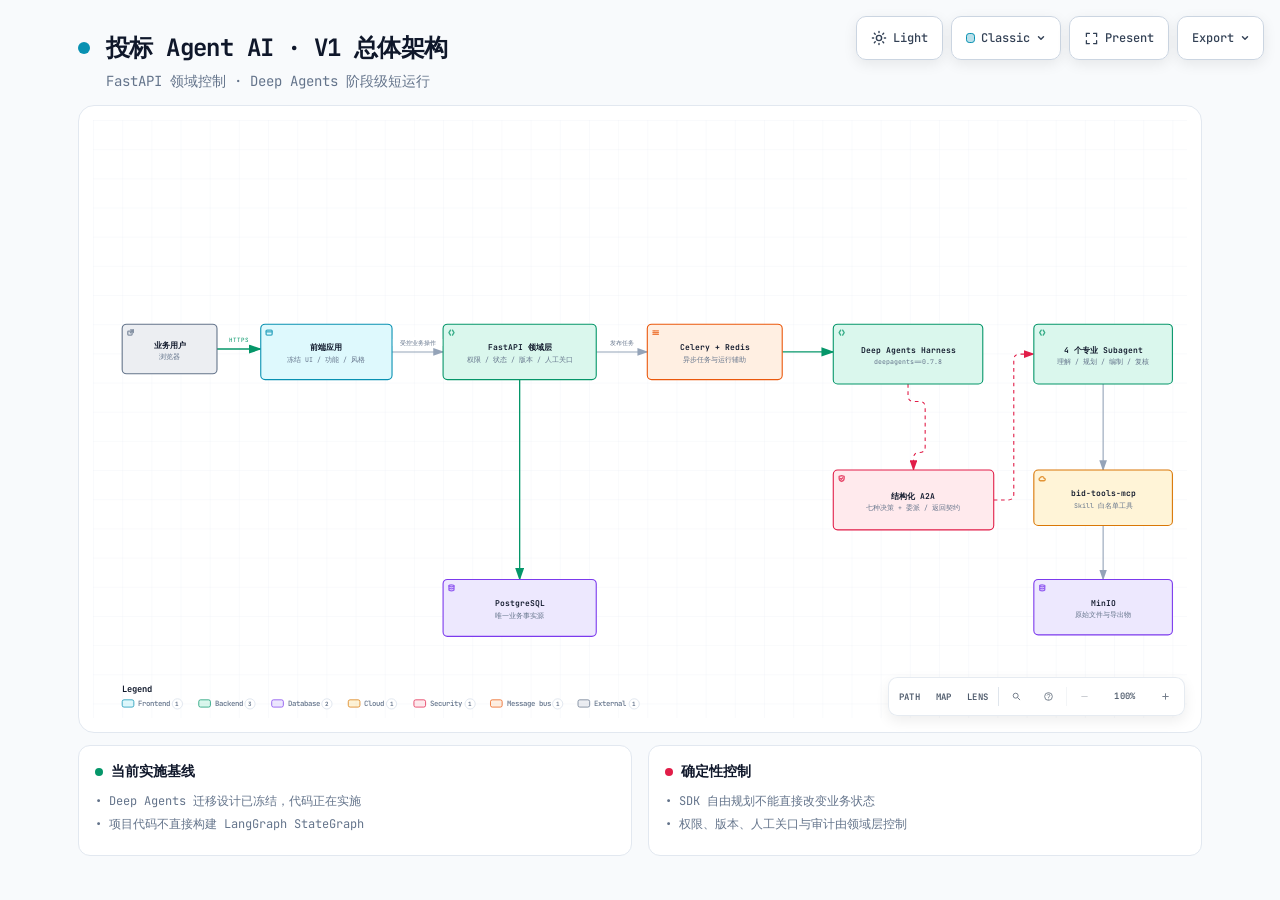
==== commit e94c9a34: "docs: adopt Deep Agents runtime architecture" ====
--- a/docs/diagrams/V1总体架构图.html
+++ b/docs/diagrams/V1总体架构图.html
@@ -4,7 +4,7 @@
   <meta charset="UTF-8">
   <meta name="viewport" content="width=device-width, initial-scale=1.0">
   <meta name="generator" content="archify 2.14.0">
-  <title>投标文件智能编制与合规审核平台 V1 总体架构 Diagram</title>
+  <title>投标 Agent AI · V1 总体架构 Diagram</title>
   <script>
     // Resolve the theme before first paint so light-preference users don't
     // see a dark flash. The toolbar script below re-applies with UI state.
@@ -4731,25 +4731,6 @@
       svg [data-node-id], svg [data-edge-from], svg [data-detail], svg [data-detail-anchor], svg [data-legend-hit], svg { transition: none !important; }
     }
   </style>
-
-<style id="my-own-part-style">
-  g.my-own-part > rect {
-    stroke: #f5a623 !important;
-    stroke-width: 3px !important;
-    filter: drop-shadow(0 0 6px rgba(245, 166, 35, 0.55));
-  }
-  .my-part-banner {
-    display: inline-block;
-    margin-top: 6px;
-    padding: 4px 12px;
-    border: 1px solid #f5a623;
-    border-radius: 999px;
-    color: #f5a623;
-    font-size: 12px;
-    font-weight: 600;
-    background: rgba(245, 166, 35, 0.08);
-  }
-</style>
 </head>
 <body>
   <!-- Toolbar: theme, live visual style, trace motion, presentation stage, and export.
@@ -4855,10 +4836,9 @@
     <div class="header">
       <div class="header-row">
         <div class="pulse-dot"></div>
-        <h1>投标文件智能编制与合规审核平台 V1 总体架构</h1>
+        <h1>投标 Agent AI · V1 总体架构</h1>
       </div>
-      <p class="subtitle">前端、模块化单体后端、异步任务、Agent与数据基础设施</p>
-<p class="my-part-banner">🟡 金色高亮 = 我负责的 Agent 编排链路（Agent 运行 + MCP 工具层）</p>
+      <p class="subtitle">FastAPI 领域控制 · Deep Agents 阶段级短运行</p>
     </div>
 
     <script id="archify-guided-views-data" type="application/json">[]</script>
@@ -4904,9 +4884,9 @@
 
     <!-- Main Diagram -->
     <div class="diagram-container" data-detail-level="read">
-      <svg viewBox="0 0 1400 760" role="img" aria-labelledby="archify-diagram-title archify-diagram-description" data-preset="classic" data-quality-profile="showcase">
-        <title id="archify-diagram-title">投标文件智能编制与合规审核平台 V1 总体架构</title>
-        <desc id="archify-diagram-description">前端、模块化单体后端、异步任务、Agent与数据基础设施</desc>
+      <svg viewBox="0 0 1500 820" role="img" aria-labelledby="archify-diagram-title archify-diagram-description" data-preset="classic" data-quality-profile="showcase">
+        <title id="archify-diagram-title">投标 Agent AI · V1 总体架构</title>
+        <desc id="archify-diagram-description">FastAPI 领域控制 · Deep Agents 阶段级短运行</desc>
         <!-- Definitions -->
         <defs>
           <marker id="arrowhead" markerWidth="10" markerHeight="7" refX="9" refY="3.5" orient="auto">
@@ -4930,222 +4910,190 @@
         <rect width="100%" height="100%" fill="url(#grid)" />
 
         <!-- Boundaries (behind everything) -->
-        <rect data-graph-role="structural-frame" data-composition-frame-kind="region" data-composition-frame-id="0" x="190" y="140" width="1040" height="514" rx="12" class="c-region" stroke-width="1"/>
-        <text x="198" y="158" class="t-cloud" font-size="9" font-weight="600">单台Linux服务器 / Docker Compose</text>
-
-        <rect data-graph-role="structural-frame" data-composition-frame-kind="security-group" data-composition-frame-id="1" x="580" y="140" width="650" height="514" rx="8" class="c-security-group" stroke-width="1"/>
-        <text x="588" y="158" class="t-security" font-size="9" font-weight="600">内部工具网络</text>
+
 
         <!-- Connection paths (before components for correct z-order) -->
-        <path data-edge-from="browser" data-edge-to="caddy" data-edge-label="HTTPS" data-edge-key="0" data-composition-points="170,332;220,332" d="M 170 332 L 220 332" class="a-emphasis" stroke-width="1.8" marker-end="url(#arrowhead-emphasis)"/>
-        <path data-edge-from="caddy" data-edge-to="next" data-edge-label="页面请求" data-edge-key="1" data-composition-points="360,332;410,332" d="M 360 332 L 410 332" class="a-default" stroke-width="1.5" marker-end="url(#arrowhead)"/>
-        <path data-edge-from="caddy" data-edge-to="api" data-edge-label="API反向代理" data-edge-key="2" data-composition-points="290,300;290,240;685,240;685,300" d="M 290 300 L 290 248 Q 290 240 298 240 L 677 240 Q 685 240 685 248 L 685 300" class="a-emphasis" stroke-width="1.8" marker-end="url(#arrowhead-emphasis)"/>
-        <path data-edge-from="next" data-edge-to="api" data-edge-label="/api/v1" data-edge-key="3" data-composition-points="550,332;610,332" d="M 550 332 L 610 332" class="a-default" stroke-width="1.5" marker-end="url(#arrowhead)"/>
-        <path data-edge-from="api" data-edge-to="postgres" data-edge-label="事务读写" data-edge-key="4" data-composition-points="760,332;1040,332" d="M 760 332 L 1040 332" class="a-default" stroke-width="1.5" marker-end="url(#arrowhead)"/>
-        <path data-edge-from="api" data-edge-to="redis" data-edge-label="发布任务" data-edge-key="5" data-composition-points="685,364;685,570" d="M 685 364 L 685 570" class="a-dashed" stroke-width="1.5" marker-end="url(#arrowhead-dashed)"/>
-        <path data-edge-from="redis" data-edge-to="worker" data-edge-label="消费任务" data-edge-key="6" data-composition-points="760,602;795,602;795,502;830,502" d="M 760 602 L 787 602 Q 795 602 795 594 L 795 510 Q 795 502 803 502 L 830 502" class="a-dashed" stroke-width="1.5" marker-end="url(#arrowhead-dashed)"/>
-        <path data-edge-from="worker" data-edge-to="postgres" data-edge-label="写入结果" data-edge-key="7" data-composition-points="990,495;1015,495;1015,346;1040,346" d="M 990 495 L 1007 495 Q 1015 495 1015 487 L 1015 354 Q 1015 346 1023 346 L 1040 346" class="a-default" stroke-width="1.5" marker-end="url(#arrowhead)"/>
-        <path data-edge-from="worker" data-edge-to="minio" data-edge-label="读取 / 导出" data-edge-key="8" data-composition-points="990,509;1015,509;1015,532;1040,532" d="M 990 509 L 1007 509 Q 1015 509 1015 517 L 1015 524 Q 1015 532 1023 532 L 1040 532" class="a-dashed" stroke-width="1.5" marker-end="url(#arrowhead-dashed)"/>
-        <path data-edge-from="worker" data-edge-to="mcp" data-edge-label="MCP Streamable HTTP" data-edge-key="9" data-composition-points="910,470;910,430;1260,430;1260,202;1000,202" d="M 910 470 L 910 438 Q 910 430 918 430 L 1252 430 Q 1260 430 1260 422 L 1260 210 Q 1260 202 1252 202 L 1000 202" class="a-emphasis" stroke-width="1.8" marker-end="url(#arrowhead-emphasis)"/>
-        <path data-edge-from="mcp" data-edge-to="postgres" data-edge-label="业务查询" data-edge-key="10" data-composition-points="1000,209;1020,209;1020,318;1040,318" d="M 1000 209 L 1012 209 Q 1020 209 1020 217 L 1020 310 Q 1020 318 1028 318 L 1040 318" class="a-default" stroke-width="1.5" marker-end="url(#arrowhead)"/>
-        <path data-edge-from="mcp" data-edge-to="models" data-edge-label="受控模型调用" data-edge-key="11" data-composition-points="1000,195;1040,195;1040,132;1080,132" d="M 1000 195 L 1032 195 Q 1040 195 1040 187 L 1040 140 Q 1040 132 1048 132 L 1080 132" class="a-security" stroke-width="1.5" marker-end="url(#arrowhead-security)"/>
+        <path data-edge-from="user" data-edge-to="web" data-edge-label="HTTPS" data-edge-key="0" data-edge-id="use-ui" data-composition-points="170,314;230,314" d="M 170 314 L 230 314" class="a-emphasis" stroke-width="1.8" marker-end="url(#arrowhead-emphasis)"/>
+        <path data-edge-from="web" data-edge-to="api" data-edge-label="受控业务操作" data-edge-key="1" data-edge-id="call-api" data-composition-points="410,318;480,318" d="M 410 318 L 480 318" class="a-default" stroke-width="1.5" marker-end="url(#arrowhead)"/>
+        <path data-edge-from="api" data-edge-to="postgres" data-edge-key="2" data-edge-id="persist" data-composition-points="585,356;585,630" d="M 585 356 L 585 630" class="a-emphasis" stroke-width="1.8" marker-end="url(#arrowhead-emphasis)"/>
+        <path data-edge-from="api" data-edge-to="queue" data-edge-label="发布任务" data-edge-key="3" data-edge-id="publish" data-composition-points="690,318;760,318" d="M 690 318 L 760 318" class="a-default" stroke-width="1.5" marker-end="url(#arrowhead)"/>
+        <path data-edge-from="queue" data-edge-to="harness" data-edge-key="4" data-edge-id="start" data-composition-points="945,318;1015,318" d="M 945 318 L 1015 318" class="a-emphasis" stroke-width="1.8" marker-end="url(#arrowhead-emphasis)"/>
+        <path data-edge-from="harness" data-edge-to="a2a" data-edge-key="5" data-edge-id="contract" data-composition-points="1117.5,362;1117.5,386;1141,386;1141,456;1125,456;1125,480" d="M 1117.5 362 L 1117.5 378 Q 1117.5 386 1125.5 386 L 1133 386 Q 1141 386 1141 394 L 1141 448 Q 1141 456 1133 456 L 1133 456 Q 1125 456 1125 464 L 1125 480" class="a-security" stroke-width="1.5" marker-end="url(#arrowhead-security)"/>
+        <path data-edge-from="a2a" data-edge-to="agents" data-edge-key="6" data-edge-id="delegate" data-composition-points="1235,521;1262.5,521;1262.5,321;1290,321" d="M 1235 521 L 1254.5 521 Q 1262.5 521 1262.5 513 L 1262.5 329 Q 1262.5 321 1270.5 321 L 1290 321" class="a-security" stroke-width="1.5" marker-end="url(#arrowhead-security)"/>
+        <path data-edge-from="agents" data-edge-to="mcp" data-edge-key="7" data-edge-id="tools" data-composition-points="1385,362;1385,480" d="M 1385 362 L 1385 480" class="a-default" stroke-width="1.5" marker-end="url(#arrowhead)"/>
+        <path data-edge-from="mcp" data-edge-to="minio" data-edge-key="8" data-edge-id="files" data-composition-points="1385,556;1385,630" d="M 1385 556 L 1385 630" class="a-default" stroke-width="1.5" marker-end="url(#arrowhead)"/>
 
         <!-- Components -->
-        <g id="node-browser" data-node-id="browser" data-node-label="浏览器" tabindex="0" role="button" aria-label="Focus 浏览器, Next.js页面, Architecture component" aria-pressed="false" data-node-kind="external" data-node-sublabel="Next.js页面" data-node-context="Architecture component">
-          <title>浏览器 · Next.js页面 · Architecture component</title>
-          <rect x="40" y="300" width="130" height="64" rx="6" class="c-mask"/>
-          <rect x="40" y="300" width="130" height="64" rx="6" class="c-external" stroke-width="1.5"/>
-          <g aria-hidden="true" data-semantic-sigil="external" class="semantic-sigil s-external" transform="translate(46 306) scale(0.6875)">
+        <g id="node-user" data-node-id="user" data-node-label="业务用户" tabindex="0" role="button" aria-label="Focus 业务用户, 浏览器, Architecture component" aria-pressed="false" data-node-kind="external" data-node-sublabel="浏览器" data-node-context="Architecture component">
+          <title>业务用户 · 浏览器 · Architecture component</title>
+          <rect x="40" y="280" width="130" height="68" rx="6" class="c-mask"/>
+          <rect x="40" y="280" width="130" height="68" rx="6" class="c-external" stroke-width="1.5"/>
+          <g aria-hidden="true" data-semantic-sigil="external" class="semantic-sigil s-external" transform="translate(46 286) scale(0.6875)">
             <rect x="2.5" y="5" width="8.5" height="8" rx="1.5"/>
             <path d="M8 2.5h5.5V8M13.5 2.5 7.5 8.5"/>
           </g>
-          <text data-detail-anchor x="105" y="330" class="t-primary" font-size="11" font-weight="600" text-anchor="middle">浏览器</text>
-        <text data-detail="context" x="105" y="346" class="t-muted" font-size="9" text-anchor="middle">Next.js页面</text>
+          <text data-detail-anchor x="105" y="312" class="t-primary" font-size="11" font-weight="600" text-anchor="middle">业务用户</text>
+        <text data-detail="context" x="105" y="328" class="t-muted" font-size="9" text-anchor="middle">浏览器</text>
         </g>
 
-        <g id="node-caddy" data-node-id="caddy" data-node-label="Caddy" tabindex="0" role="button" aria-label="Focus Caddy, HTTPS / 反向代理, 单台Linux服务器 / Docker Compose" aria-pressed="false" data-node-kind="cloud" data-node-sublabel="HTTPS / 反向代理" data-node-context="单台Linux服务器 / Docker Compose">
-          <title>Caddy · HTTPS / 反向代理 · 单台Linux服务器 / Docker Compose</title>
-          <rect x="220" y="300" width="140" height="64" rx="6" class="c-mask"/>
-          <rect x="220" y="300" width="140" height="64" rx="6" class="c-cloud" stroke-width="1.5"/>
-          <g aria-hidden="true" data-semantic-sigil="cloud" class="semantic-sigil s-cloud" transform="translate(226 306) scale(0.6875)">
-            <path d="M4.3 12.5h7.3a2.4 2.4 0 0 0 .2-4.8 4 4 0 0 0-7.5-1.3A3.1 3.1 0 0 0 4.3 12.5Z"/>
-          </g>
-          <text data-detail-anchor x="290" y="330" class="t-primary" font-size="11" font-weight="600" text-anchor="middle">Caddy</text>
-        <text data-detail="context" x="290" y="346" class="t-muted" font-size="9" text-anchor="middle">HTTPS / 反向代理</text>
-        </g>
-
-        <g id="node-next" data-node-id="next" data-node-label="Next.js" tabindex="0" role="button" aria-label="Focus Next.js, 页面与交互, 单台Linux服务器 / Docker Compose" aria-pressed="false" data-node-kind="frontend" data-node-sublabel="页面与交互" data-node-context="单台Linux服务器 / Docker Compose">
-          <title>Next.js · 页面与交互 · 单台Linux服务器 / Docker Compose</title>
-          <rect x="410" y="300" width="140" height="64" rx="6" class="c-mask"/>
-          <rect x="410" y="300" width="140" height="64" rx="6" class="c-frontend" stroke-width="1.5"/>
-          <g aria-hidden="true" data-semantic-sigil="frontend" class="semantic-sigil s-frontend" transform="translate(416 306) scale(0.6875)">
+        <g id="node-web" data-node-id="web" data-node-label="前端应用" tabindex="0" role="button" aria-label="Focus 前端应用, 冻结 UI / 功能 / 风格, Architecture component" aria-pressed="false" data-node-kind="frontend" data-node-sublabel="冻结 UI / 功能 / 风格" data-node-context="Architecture component">
+          <title>前端应用 · 冻结 UI / 功能 / 风格 · Architecture component</title>
+          <rect x="230" y="280" width="180" height="76" rx="6" class="c-mask"/>
+          <rect x="230" y="280" width="180" height="76" rx="6" class="c-frontend" stroke-width="1.5"/>
+          <g aria-hidden="true" data-semantic-sigil="frontend" class="semantic-sigil s-frontend" transform="translate(236 286) scale(0.6875)">
             <rect x="2" y="3" width="12" height="10" rx="2"/>
             <path d="M2 6.5h12"/>
             <circle cx="4.1" cy="4.8" r=".7" class="sigil-fill"/>
             <circle cx="6.3" cy="4.8" r=".7" class="sigil-fill"/>
           </g>
-          <text data-detail-anchor x="480" y="330" class="t-primary" font-size="11" font-weight="600" text-anchor="middle">Next.js</text>
-        <text data-detail="context" x="480" y="346" class="t-muted" font-size="9" text-anchor="middle">页面与交互</text>
+          <text data-detail-anchor x="320" y="316" class="t-primary" font-size="11" font-weight="600" text-anchor="middle">前端应用</text>
+        <text data-detail="context" x="320" y="332" class="t-muted" font-size="9" text-anchor="middle">冻结 UI / 功能 / 风格</text>
         </g>
 
-        <g id="node-api" data-node-id="api" data-node-label="FastAPI" tabindex="0" role="button" aria-label="Focus FastAPI, 领域服务 / API, 单台Linux服务器 / Docker Compose" aria-pressed="false" data-node-kind="backend" data-node-sublabel="领域服务 / API" data-node-context="单台Linux服务器 / Docker Compose">
-          <title>FastAPI · 领域服务 / API · 单台Linux服务器 / Docker Compose</title>
-          <rect x="610" y="300" width="150" height="64" rx="6" class="c-mask"/>
-          <rect x="610" y="300" width="150" height="64" rx="6" class="c-backend" stroke-width="1.5"/>
-          <g aria-hidden="true" data-semantic-sigil="backend" class="semantic-sigil s-backend" transform="translate(616 306) scale(0.6875)">
+        <g id="node-api" data-node-id="api" data-node-label="FastAPI 领域层" tabindex="0" role="button" aria-label="Focus FastAPI 领域层, 权限 / 状态 / 版本 / 人工关口, Architecture component" aria-pressed="false" data-node-kind="backend" data-node-sublabel="权限 / 状态 / 版本 / 人工关口" data-node-context="Architecture component">
+          <title>FastAPI 领域层 · 权限 / 状态 / 版本 / 人工关口 · Architecture component</title>
+          <rect x="480" y="280" width="210" height="76" rx="6" class="c-mask"/>
+          <rect x="480" y="280" width="210" height="76" rx="6" class="c-backend" stroke-width="1.5"/>
+          <g aria-hidden="true" data-semantic-sigil="backend" class="semantic-sigil s-backend" transform="translate(486 286) scale(0.6875)">
             <path d="M6 3 3 8l3 5M10 3l3 5-3 5"/>
           </g>
-          <text data-detail-anchor x="685" y="330" class="t-primary" font-size="11" font-weight="600" text-anchor="middle">FastAPI</text>
-        <text data-detail="context" x="685" y="346" class="t-muted" font-size="9" text-anchor="middle">领域服务 / API</text>
+          <text data-detail-anchor x="585" y="316" class="t-primary" font-size="11" font-weight="600" text-anchor="middle">FastAPI 领域层</text>
+        <text data-detail="context" x="585" y="332" class="t-muted" font-size="9" text-anchor="middle">权限 / 状态 / 版本 / 人工关口</text>
         </g>
 
-        <g id="node-worker" class="my-own-part" data-node-id="worker" data-node-label="Celery Worker" tabindex="0" role="button" aria-label="Focus Celery Worker, 解析 / Agent / 导出, 单台Linux服务器 / Docker Compose" aria-pressed="false" data-node-kind="backend" data-node-sublabel="解析 / Agent / 导出" data-node-context="单台Linux服务器 / Docker Compose">
-          <title>Celery Worker · 解析 / Agent / 导出 · 单台Linux服务器 / Docker Compose</title>
-          <rect x="830" y="470" width="160" height="64" rx="6" class="c-mask"/>
-          <rect x="830" y="470" width="160" height="64" rx="6" class="c-backend" stroke-width="1.5"/>
-          <g aria-hidden="true" data-semantic-sigil="backend" class="semantic-sigil s-backend" transform="translate(836 476) scale(0.6875)">
-            <path d="M6 3 3 8l3 5M10 3l3 5-3 5"/>
-          </g>
-          <text data-detail-anchor x="910" y="500" class="t-primary" font-size="11" font-weight="600" text-anchor="middle">Celery Worker</text>
-        <text data-detail="context" x="910" y="516" class="t-muted" font-size="9" text-anchor="middle">解析 / Agent / 导出</text>
-        </g>
-
-        <g id="node-mcp" class="my-own-part" data-node-id="mcp" data-node-label="bid-tools-mcp" tabindex="0" role="button" aria-label="Focus bid-tools-mcp, 四类聚合工具能力（14 方法）, 单台Linux服务器 / Docker Compose › 内部工具网络" aria-pressed="false" data-node-kind="backend" data-node-sublabel="四类聚合工具能力（14 方法）" data-node-context="单台Linux服务器 / Docker Compose › 内部工具网络">
-          <title>bid-tools-mcp · 四类聚合工具能力（14 方法） · 单台Linux服务器 / Docker Compose › 内部工具网络</title>
-          <rect x="840" y="170" width="160" height="64" rx="6" class="c-mask"/>
-          <rect x="840" y="170" width="160" height="64" rx="6" class="c-backend" stroke-width="1.5"/>
-          <g aria-hidden="true" data-semantic-sigil="backend" class="semantic-sigil s-backend" transform="translate(846 176) scale(0.6875)">
-            <path d="M6 3 3 8l3 5M10 3l3 5-3 5"/>
-          </g>
-          <text data-detail-anchor x="920" y="200" class="t-primary" font-size="11" font-weight="600" text-anchor="middle">bid-tools-mcp</text>
-        <text data-detail="context" x="920" y="216" class="t-muted" font-size="9" text-anchor="middle">四类聚合工具能力（14 方法）</text>
-        </g>
-
-        <g id="node-postgres" data-node-id="postgres" data-node-label="PostgreSQL" tabindex="0" role="button" aria-label="Focus PostgreSQL, 业务事实源 + pgvector, 单台Linux服务器 / Docker Compose › 内部工具网络" aria-pressed="false" data-node-kind="database" data-node-sublabel="业务事实源 + pgvector" data-node-context="单台Linux服务器 / Docker Compose › 内部工具网络">
-          <title>PostgreSQL · 业务事实源 + pgvector · 单台Linux服务器 / Docker Compose › 内部工具网络</title>
-          <rect x="1040" y="300" width="160" height="64" rx="6" class="c-mask"/>
-          <rect x="1040" y="300" width="160" height="64" rx="6" class="c-database" stroke-width="1.5"/>
-          <g aria-hidden="true" data-semantic-sigil="database" class="semantic-sigil s-database" transform="translate(1046 306) scale(0.6875)">
-            <ellipse cx="8" cy="4" rx="5" ry="2"/>
-            <path d="M3 4v8c0 1.1 2.2 2 5 2s5-.9 5-2V4M3 8c0 1.1 2.2 2 5 2s5-.9 5-2"/>
-          </g>
-          <text data-detail-anchor x="1120" y="330" class="t-primary" font-size="11" font-weight="600" text-anchor="middle">PostgreSQL</text>
-        <text data-detail="context" x="1120" y="346" class="t-muted" font-size="9" text-anchor="middle">业务事实源 + pgvector</text>
-        </g>
-
-        <g id="node-redis" data-node-id="redis" data-node-label="Redis" tabindex="0" role="button" aria-label="Focus Redis, Celery队列 / 锁, 单台Linux服务器 / Docker Compose › 内部工具网络" aria-pressed="false" data-node-kind="messagebus" data-node-sublabel="Celery队列 / 锁" data-node-context="单台Linux服务器 / Docker Compose › 内部工具网络">
-          <title>Redis · Celery队列 / 锁 · 单台Linux服务器 / Docker Compose › 内部工具网络</title>
-          <rect x="610" y="570" width="150" height="64" rx="6" class="c-mask"/>
-          <rect x="610" y="570" width="150" height="64" rx="6" class="c-messagebus" stroke-width="1.5"/>
-          <g aria-hidden="true" data-semantic-sigil="messagebus" class="semantic-sigil s-messagebus" transform="translate(616 576) scale(0.6875)">
+        <g id="node-queue" data-node-id="queue" data-node-label="Celery + Redis" tabindex="0" role="button" aria-label="Focus Celery + Redis, 异步任务与运行辅助, Architecture component" aria-pressed="false" data-node-kind="messagebus" data-node-sublabel="异步任务与运行辅助" data-node-context="Architecture component">
+          <title>Celery + Redis · 异步任务与运行辅助 · Architecture component</title>
+          <rect x="760" y="280" width="185" height="76" rx="6" class="c-mask"/>
+          <rect x="760" y="280" width="185" height="76" rx="6" class="c-messagebus" stroke-width="1.5"/>
+          <g aria-hidden="true" data-semantic-sigil="messagebus" class="semantic-sigil s-messagebus" transform="translate(766 286) scale(0.6875)">
             <path d="M2.5 4.5h11M2.5 8h11M2.5 11.5h11"/>
             <circle cx="5" cy="4.5" r="1" class="sigil-fill"/>
             <circle cx="10.5" cy="8" r="1" class="sigil-fill"/>
             <circle cx="7" cy="11.5" r="1" class="sigil-fill"/>
           </g>
-          <text data-detail-anchor x="685" y="600" class="t-primary" font-size="11" font-weight="600" text-anchor="middle">Redis</text>
-        <text data-detail="context" x="685" y="616" class="t-muted" font-size="9" text-anchor="middle">Celery队列 / 锁</text>
+          <text data-detail-anchor x="852.5" y="316" class="t-primary" font-size="11" font-weight="600" text-anchor="middle">Celery + Redis</text>
+        <text data-detail="context" x="852.5" y="332" class="t-muted" font-size="9" text-anchor="middle">异步任务与运行辅助</text>
         </g>
 
-        <g id="node-minio" data-node-id="minio" data-node-label="MinIO" tabindex="0" role="button" aria-label="Focus MinIO, 原始文件 / 导出物, 单台Linux服务器 / Docker Compose › 内部工具网络" aria-pressed="false" data-node-kind="cloud" data-node-sublabel="原始文件 / 导出物" data-node-context="单台Linux服务器 / Docker Compose › 内部工具网络">
-          <title>MinIO · 原始文件 / 导出物 · 单台Linux服务器 / Docker Compose › 内部工具网络</title>
-          <rect x="1040" y="500" width="160" height="64" rx="6" class="c-mask"/>
-          <rect x="1040" y="500" width="160" height="64" rx="6" class="c-cloud" stroke-width="1.5"/>
-          <g aria-hidden="true" data-semantic-sigil="cloud" class="semantic-sigil s-cloud" transform="translate(1046 506) scale(0.6875)">
+        <g id="node-harness" data-node-id="harness" data-node-label="Deep Agents Harness" tabindex="0" role="button" aria-label="Focus Deep Agents Harness, deepagents==0.7.8, Architecture component" aria-pressed="false" data-node-kind="backend" data-node-sublabel="deepagents==0.7.8" data-node-context="Architecture component">
+          <title>Deep Agents Harness · deepagents==0.7.8 · Architecture component</title>
+          <rect x="1015" y="280" width="205" height="82" rx="6" class="c-mask"/>
+          <rect x="1015" y="280" width="205" height="82" rx="6" class="c-backend" stroke-width="1.5"/>
+          <g aria-hidden="true" data-semantic-sigil="backend" class="semantic-sigil s-backend" transform="translate(1021 286) scale(0.6875)">
+            <path d="M6 3 3 8l3 5M10 3l3 5-3 5"/>
+          </g>
+          <text data-detail-anchor x="1117.5" y="319" class="t-primary" font-size="11" font-weight="600" text-anchor="middle">Deep Agents Harness</text>
+        <text data-detail="context" x="1117.5" y="335" class="t-muted" font-size="9" text-anchor="middle">deepagents==0.7.8</text>
+        </g>
+
+        <g id="node-a2a" data-node-id="a2a" data-node-label="结构化 A2A" tabindex="0" role="button" aria-label="Focus 结构化 A2A, 七种决策 + 委派 / 返回契约, Architecture component" aria-pressed="false" data-node-kind="security" data-node-sublabel="七种决策 + 委派 / 返回契约" data-node-context="Architecture component">
+          <title>结构化 A2A · 七种决策 + 委派 / 返回契约 · Architecture component</title>
+          <rect x="1015" y="480" width="220" height="82" rx="6" class="c-mask"/>
+          <rect x="1015" y="480" width="220" height="82" rx="6" class="c-security" stroke-width="1.5"/>
+          <g aria-hidden="true" data-semantic-sigil="security" class="semantic-sigil s-security" transform="translate(1021 486) scale(0.6875)">
+            <path d="M8 2.2 13 4v3.5c0 3.1-1.8 5.4-5 6.5-3.2-1.1-5-3.4-5-6.5V4Z"/>
+            <path d="m5.8 8 1.5 1.5 3-3"/>
+          </g>
+          <text data-detail-anchor x="1125" y="519" class="t-primary" font-size="11" font-weight="600" text-anchor="middle">结构化 A2A</text>
+        <text data-detail="context" x="1125" y="535" class="t-muted" font-size="9" text-anchor="middle">七种决策 + 委派 / 返回契约</text>
+        </g>
+
+        <g id="node-agents" data-node-id="agents" data-node-label="4 个专业 Subagent" tabindex="0" role="button" aria-label="Focus 4 个专业 Subagent, 理解 / 规划 / 编制 / 复核, Architecture component" aria-pressed="false" data-node-kind="backend" data-node-sublabel="理解 / 规划 / 编制 / 复核" data-node-context="Architecture component">
+          <title>4 个专业 Subagent · 理解 / 规划 / 编制 / 复核 · Architecture component</title>
+          <rect x="1290" y="280" width="190" height="82" rx="6" class="c-mask"/>
+          <rect x="1290" y="280" width="190" height="82" rx="6" class="c-backend" stroke-width="1.5"/>
+          <g aria-hidden="true" data-semantic-sigil="backend" class="semantic-sigil s-backend" transform="translate(1296 286) scale(0.6875)">
+            <path d="M6 3 3 8l3 5M10 3l3 5-3 5"/>
+          </g>
+          <text data-detail-anchor x="1385" y="319" class="t-primary" font-size="11" font-weight="600" text-anchor="middle">4 个专业 Subagent</text>
+        <text data-detail="context" x="1385" y="335" class="t-muted" font-size="9" text-anchor="middle">理解 / 规划 / 编制 / 复核</text>
+        </g>
+
+        <g id="node-mcp" data-node-id="mcp" data-node-label="bid-tools-mcp" tabindex="0" role="button" aria-label="Focus bid-tools-mcp, Skill 白名单工具, Architecture component" aria-pressed="false" data-node-kind="cloud" data-node-sublabel="Skill 白名单工具" data-node-context="Architecture component">
+          <title>bid-tools-mcp · Skill 白名单工具 · Architecture component</title>
+          <rect x="1290" y="480" width="190" height="76" rx="6" class="c-mask"/>
+          <rect x="1290" y="480" width="190" height="76" rx="6" class="c-cloud" stroke-width="1.5"/>
+          <g aria-hidden="true" data-semantic-sigil="cloud" class="semantic-sigil s-cloud" transform="translate(1296 486) scale(0.6875)">
             <path d="M4.3 12.5h7.3a2.4 2.4 0 0 0 .2-4.8 4 4 0 0 0-7.5-1.3A3.1 3.1 0 0 0 4.3 12.5Z"/>
           </g>
-          <text data-detail-anchor x="1120" y="530" class="t-primary" font-size="11" font-weight="600" text-anchor="middle">MinIO</text>
-        <text data-detail="context" x="1120" y="546" class="t-muted" font-size="9" text-anchor="middle">原始文件 / 导出物</text>
+          <text data-detail-anchor x="1385" y="516" class="t-primary" font-size="11" font-weight="600" text-anchor="middle">bid-tools-mcp</text>
+        <text data-detail="context" x="1385" y="532" class="t-muted" font-size="9" text-anchor="middle">Skill 白名单工具</text>
         </g>
 
-        <g id="node-models" data-node-id="models" data-node-label="OCR与多模态" tabindex="0" role="button" aria-label="Focus OCR与多模态, CPU解析 / 复杂图表理解, Architecture component" aria-pressed="false" data-node-kind="external" data-node-sublabel="CPU解析 / 复杂图表理解" data-node-context="Architecture component">
-          <title>OCR与多模态 · CPU解析 / 复杂图表理解 · Architecture component</title>
-          <rect x="1080" y="100" width="180" height="64" rx="6" class="c-mask"/>
-          <rect x="1080" y="100" width="180" height="64" rx="6" class="c-external" stroke-width="1.5"/>
-          <g aria-hidden="true" data-semantic-sigil="external" class="semantic-sigil s-external" transform="translate(1086 106) scale(0.6875)">
-            <rect x="2.5" y="5" width="8.5" height="8" rx="1.5"/>
-            <path d="M8 2.5h5.5V8M13.5 2.5 7.5 8.5"/>
+        <g id="node-postgres" data-node-id="postgres" data-node-label="PostgreSQL" tabindex="0" role="button" aria-label="Focus PostgreSQL, 唯一业务事实源, Architecture component" aria-pressed="false" data-node-kind="database" data-node-sublabel="唯一业务事实源" data-node-context="Architecture component">
+          <title>PostgreSQL · 唯一业务事实源 · Architecture component</title>
+          <rect x="480" y="630" width="210" height="78" rx="6" class="c-mask"/>
+          <rect x="480" y="630" width="210" height="78" rx="6" class="c-database" stroke-width="1.5"/>
+          <g aria-hidden="true" data-semantic-sigil="database" class="semantic-sigil s-database" transform="translate(486 636) scale(0.6875)">
+            <ellipse cx="8" cy="4" rx="5" ry="2"/>
+            <path d="M3 4v8c0 1.1 2.2 2 5 2s5-.9 5-2V4M3 8c0 1.1 2.2 2 5 2s5-.9 5-2"/>
           </g>
-          <text data-detail-anchor x="1170" y="130" class="t-primary" font-size="11" font-weight="600" text-anchor="middle">OCR与多模态</text>
-        <text data-detail="context" x="1170" y="146" class="t-muted" font-size="9" text-anchor="middle">CPU解析 / 复杂图表理解</text>
+          <text data-detail-anchor x="585" y="667" class="t-primary" font-size="11" font-weight="600" text-anchor="middle">PostgreSQL</text>
+        <text data-detail="context" x="585" y="683" class="t-muted" font-size="9" text-anchor="middle">唯一业务事实源</text>
         </g>
 
+        <g id="node-minio" data-node-id="minio" data-node-label="MinIO" tabindex="0" role="button" aria-label="Focus MinIO, 原始文件与导出物, Architecture component" aria-pressed="false" data-node-kind="database" data-node-sublabel="原始文件与导出物" data-node-context="Architecture component">
+          <title>MinIO · 原始文件与导出物 · Architecture component</title>
+          <rect x="1290" y="630" width="190" height="76" rx="6" class="c-mask"/>
+          <rect x="1290" y="630" width="190" height="76" rx="6" class="c-database" stroke-width="1.5"/>
+          <g aria-hidden="true" data-semantic-sigil="database" class="semantic-sigil s-database" transform="translate(1296 636) scale(0.6875)">
+            <ellipse cx="8" cy="4" rx="5" ry="2"/>
+            <path d="M3 4v8c0 1.1 2.2 2 5 2s5-.9 5-2V4M3 8c0 1.1 2.2 2 5 2s5-.9 5-2"/>
+          </g>
+          <text data-detail-anchor x="1385" y="666" class="t-primary" font-size="11" font-weight="600" text-anchor="middle">MinIO</text>
+        <text data-detail="context" x="1385" y="682" class="t-muted" font-size="9" text-anchor="middle">原始文件与导出物</text>
+        </g>
+
         <!-- Connection labels -->
-        <g data-detail="context" data-edge-from="browser" data-edge-to="caddy" data-edge-label="HTTPS" data-edge-key="0">
-          <rect x="178" y="312" width="34" height="14" rx="3" class="c-mask"/>
-          <text x="195" y="322" class="t-backend" font-size="8" text-anchor="middle">HTTPS</text>
+        <g data-detail="context" data-edge-from="user" data-edge-to="web" data-edge-label="HTTPS" data-edge-key="0" data-edge-id="use-ui">
+          <rect x="183" y="294" width="34" height="14" rx="3" class="c-mask"/>
+          <text x="200" y="304" class="t-backend" font-size="8" text-anchor="middle">HTTPS</text>
         </g>
-        <g data-detail="context" data-edge-from="caddy" data-edge-to="next" data-edge-label="页面请求" data-edge-key="1">
-          <rect x="360.8" y="312" width="48.4" height="14" rx="3" class="c-mask"/>
-          <text x="385" y="322" class="t-muted" font-size="8" text-anchor="middle">页面请求</text>
+        <g data-detail="context" data-edge-from="web" data-edge-to="api" data-edge-label="受控业务操作" data-edge-key="1" data-edge-id="call-api">
+          <rect x="411.2" y="298" width="67.6" height="14" rx="3" class="c-mask"/>
+          <text x="445" y="308" class="t-muted" font-size="8" text-anchor="middle">受控业务操作</text>
         </g>
-        <g data-detail="context" data-edge-from="caddy" data-edge-to="api" data-edge-label="API反向代理" data-edge-key="2">
-          <rect x="456.1" y="220" width="62.8" height="14" rx="3" class="c-mask"/>
-          <text x="487.5" y="230" class="t-backend" font-size="8" text-anchor="middle">API反向代理</text>
+
+        <g data-detail="context" data-edge-from="api" data-edge-to="queue" data-edge-label="发布任务" data-edge-key="3" data-edge-id="publish">
+          <rect x="700.8" y="298" width="48.4" height="14" rx="3" class="c-mask"/>
+          <text x="725" y="308" class="t-muted" font-size="8" text-anchor="middle">发布任务</text>
         </g>
-        <g data-detail="context" data-edge-from="next" data-edge-to="api" data-edge-label="/api/v1" data-edge-key="3">
-          <rect x="558.2" y="312" width="43.6" height="14" rx="3" class="c-mask"/>
-          <text x="580" y="322" class="t-muted" font-size="8" text-anchor="middle">/api/v1</text>
-        </g>
-        <g data-detail="context" data-edge-from="api" data-edge-to="postgres" data-edge-label="事务读写" data-edge-key="4">
-          <rect x="875.8" y="312" width="48.4" height="14" rx="3" class="c-mask"/>
-          <text x="900" y="322" class="t-muted" font-size="8" text-anchor="middle">事务读写</text>
-        </g>
-        <g data-detail="context" data-edge-from="api" data-edge-to="redis" data-edge-label="发布任务" data-edge-key="5">
-          <rect x="660.8" y="368" width="48.4" height="14" rx="3" class="c-mask"/>
-          <text x="685" y="378" class="t-messagebus" font-size="8" text-anchor="middle">发布任务</text>
-        </g>
-        <g data-detail="context" data-edge-from="redis" data-edge-to="worker" data-edge-label="消费任务" data-edge-key="6">
-          <rect x="770.8" y="532" width="48.4" height="14" rx="3" class="c-mask"/>
-          <text x="795" y="542" class="t-messagebus" font-size="8" text-anchor="middle">消费任务</text>
-        </g>
-        <g data-detail="context" data-edge-from="worker" data-edge-to="postgres" data-edge-label="写入结果" data-edge-key="7">
-          <rect x="990.8" y="400.5" width="48.4" height="14" rx="3" class="c-mask"/>
-          <text x="1015" y="410.5" class="t-muted" font-size="8" text-anchor="middle">写入结果</text>
-        </g>
-        <g data-detail="context" data-edge-from="worker" data-edge-to="minio" data-edge-label="读取 / 导出" data-edge-key="8">
-          <rect x="983.6" y="567.5" width="62.8" height="14" rx="3" class="c-mask"/>
-          <text x="1015" y="577.5" class="t-messagebus" font-size="8" text-anchor="middle">读取 / 导出</text>
-        </g>
-        <g data-detail="context" data-edge-from="worker" data-edge-to="mcp" data-edge-label="MCP Streamable HTTP" data-edge-key="9">
-          <rect x="1034.4" y="410" width="101.2" height="14" rx="3" class="c-mask"/>
-          <text x="1085" y="420" class="t-backend" font-size="8" text-anchor="middle">MCP Streamable HTTP</text>
-        </g>
-        <g data-detail="context" data-edge-from="mcp" data-edge-to="postgres" data-edge-label="业务查询" data-edge-key="10">
-          <rect x="995.8" y="243.5" width="48.4" height="14" rx="3" class="c-mask"/>
-          <text x="1020" y="253.5" class="t-muted" font-size="8" text-anchor="middle">业务查询</text>
-        </g>
-        <g data-detail="context" data-edge-from="mcp" data-edge-to="models" data-edge-label="受控模型调用" data-edge-key="11">
-          <rect x="1006.2" y="143.5" width="67.6" height="14" rx="3" class="c-mask"/>
-          <text x="1040" y="153.5" class="t-security" font-size="8" text-anchor="middle">受控模型调用</text>
-        </g>
+
+
+
+
+
 
         <!-- Legend -->
         <g data-legend data-legend-bridge>
-          <text x="40" y="724" class="t-primary" font-size="12" font-weight="650">Legend</text>
-          <g data-legend-semantic-kind="frontend" data-legend-kind="frontend" data-legend-label="Frontend" data-legend-x="40" data-legend-baseline="744" data-legend-width="83">
-            <rect x="40" y="735" width="16" height="10" rx="2.5" class="c-frontend" stroke-width="1"/>
-            <text x="62" y="744" class="t-muted" font-size="10" font-weight="500">Frontend</text>
+          <text x="40" y="784" class="t-primary" font-size="12" font-weight="650">Legend</text>
+          <g data-legend-semantic-kind="frontend" data-legend-kind="frontend" data-legend-label="Frontend" data-legend-x="40" data-legend-baseline="804" data-legend-width="83">
+            <rect x="40" y="795" width="16" height="10" rx="2.5" class="c-frontend" stroke-width="1"/>
+            <text x="62" y="804" class="t-muted" font-size="10" font-weight="500">Frontend</text>
           </g>
-          <g data-legend-semantic-kind="backend" data-legend-kind="backend" data-legend-label="Backend" data-legend-x="145" data-legend-baseline="744" data-legend-width="78">
-            <rect x="145" y="735" width="16" height="10" rx="2.5" class="c-backend" stroke-width="1"/>
-            <text x="167" y="744" class="t-muted" font-size="10" font-weight="500">Backend</text>
+          <g data-legend-semantic-kind="backend" data-legend-kind="backend" data-legend-label="Backend" data-legend-x="145" data-legend-baseline="804" data-legend-width="78">
+            <rect x="145" y="795" width="16" height="10" rx="2.5" class="c-backend" stroke-width="1"/>
+            <text x="167" y="804" class="t-muted" font-size="10" font-weight="500">Backend</text>
           </g>
-          <g data-legend-semantic-kind="database" data-legend-kind="database" data-legend-label="Database" data-legend-x="245" data-legend-baseline="744" data-legend-width="83">
-            <rect x="245" y="735" width="16" height="10" rx="2.5" class="c-database" stroke-width="1"/>
-            <text x="267" y="744" class="t-muted" font-size="10" font-weight="500">Database</text>
+          <g data-legend-semantic-kind="database" data-legend-kind="database" data-legend-label="Database" data-legend-x="245" data-legend-baseline="804" data-legend-width="83">
+            <rect x="245" y="795" width="16" height="10" rx="2.5" class="c-database" stroke-width="1"/>
+            <text x="267" y="804" class="t-muted" font-size="10" font-weight="500">Database</text>
           </g>
-          <g data-legend-semantic-kind="cloud" data-legend-kind="cloud" data-legend-label="Cloud" data-legend-x="350" data-legend-baseline="744" data-legend-width="68">
-            <rect x="350" y="735" width="16" height="10" rx="2.5" class="c-cloud" stroke-width="1"/>
-            <text x="372" y="744" class="t-muted" font-size="10" font-weight="500">Cloud</text>
+          <g data-legend-semantic-kind="cloud" data-legend-kind="cloud" data-legend-label="Cloud" data-legend-x="350" data-legend-baseline="804" data-legend-width="68">
+            <rect x="350" y="795" width="16" height="10" rx="2.5" class="c-cloud" stroke-width="1"/>
+            <text x="372" y="804" class="t-muted" font-size="10" font-weight="500">Cloud</text>
           </g>
-          <g data-legend-semantic-kind="messagebus" data-legend-kind="messagebus" data-legend-label="Message bus" data-legend-x="440" data-legend-baseline="744" data-legend-width="98">
-            <rect x="440" y="735" width="16" height="10" rx="2.5" class="c-messagebus" stroke-width="1"/>
-            <text x="462" y="744" class="t-muted" font-size="10" font-weight="500">Message bus</text>
+          <g data-legend-semantic-kind="security" data-legend-kind="security" data-legend-label="Security" data-legend-x="440" data-legend-baseline="804" data-legend-width="83">
+            <rect x="440" y="795" width="16" height="10" rx="2.5" class="c-security" stroke-width="1"/>
+            <text x="462" y="804" class="t-muted" font-size="10" font-weight="500">Security</text>
           </g>
-          <g data-legend-semantic-kind="external" data-legend-kind="external" data-legend-label="External" data-legend-x="560" data-legend-baseline="744" data-legend-width="83">
-            <rect x="560" y="735" width="16" height="10" rx="2.5" class="c-external" stroke-width="1"/>
-            <text x="582" y="744" class="t-muted" font-size="10" font-weight="500">External</text>
+          <g data-legend-semantic-kind="messagebus" data-legend-kind="messagebus" data-legend-label="Message bus" data-legend-x="545" data-legend-baseline="804" data-legend-width="98">
+            <rect x="545" y="795" width="16" height="10" rx="2.5" class="c-messagebus" stroke-width="1"/>
+            <text x="567" y="804" class="t-muted" font-size="10" font-weight="500">Message bus</text>
+          </g>
+          <g data-legend-semantic-kind="external" data-legend-kind="external" data-legend-label="External" data-legend-x="665" data-legend-baseline="804" data-legend-width="83">
+            <rect x="665" y="795" width="16" height="10" rx="2.5" class="c-external" stroke-width="1"/>
+            <text x="687" y="804" class="t-muted" font-size="10" font-weight="500">External</text>
           </g>
         </g>
       </svg>
@@ -5333,37 +5281,23 @@
     <div class="cards">
       <div class="card">
         <div class="card-header">
-          <div class="card-dot cyan"></div>
-          <h3>主链</h3>
+          <div class="card-dot emerald"></div>
+          <h3>当前实施基线</h3>
         </div>
         <ul>
-          <li>&bull; Caddy分别反向代理Next.js页面和FastAPI接口</li>
-          <li>&bull; PostgreSQL保存业务事实、版本与审计</li>
-          <li>&bull; 高风险状态修改必须经过领域服务</li>
-        </ul>
-      </div>
-
-      <div class="card">
-        <div class="card-header">
-          <div class="card-dot emerald"></div>
-          <h3>异步链</h3>
-        </div>
-        <ul>
-          <li>&bull; 解析、OCR、Agent和导出进入Celery</li>
-          <li>&bull; Redis只承担队列和临时运行状态</li>
-          <li>&bull; Worker可在重启后依据任务记录恢复</li>
+          <li>&bull; Deep Agents 迁移设计已冻结，代码正在实施</li>
+          <li>&bull; 项目代码不直接构建 LangGraph StateGraph</li>
         </ul>
       </div>
 
       <div class="card">
         <div class="card-header">
           <div class="card-dot rose"></div>
-          <h3>边界</h3>
+          <h3>确定性控制</h3>
         </div>
         <ul>
-          <li>&bull; MinIO保存原始文件和导出文件</li>
-          <li>&bull; MCP只提供工具协议和能力适配</li>
-          <li>&bull; 普通文档走OCR，复杂图表使用多模态辅助</li>
+          <li>&bull; SDK 自由规划不能直接改变业务状态</li>
+          <li>&bull; 权限、版本、人工关口与审计由领域层控制</li>
         </ul>
       </div>
     </div>
